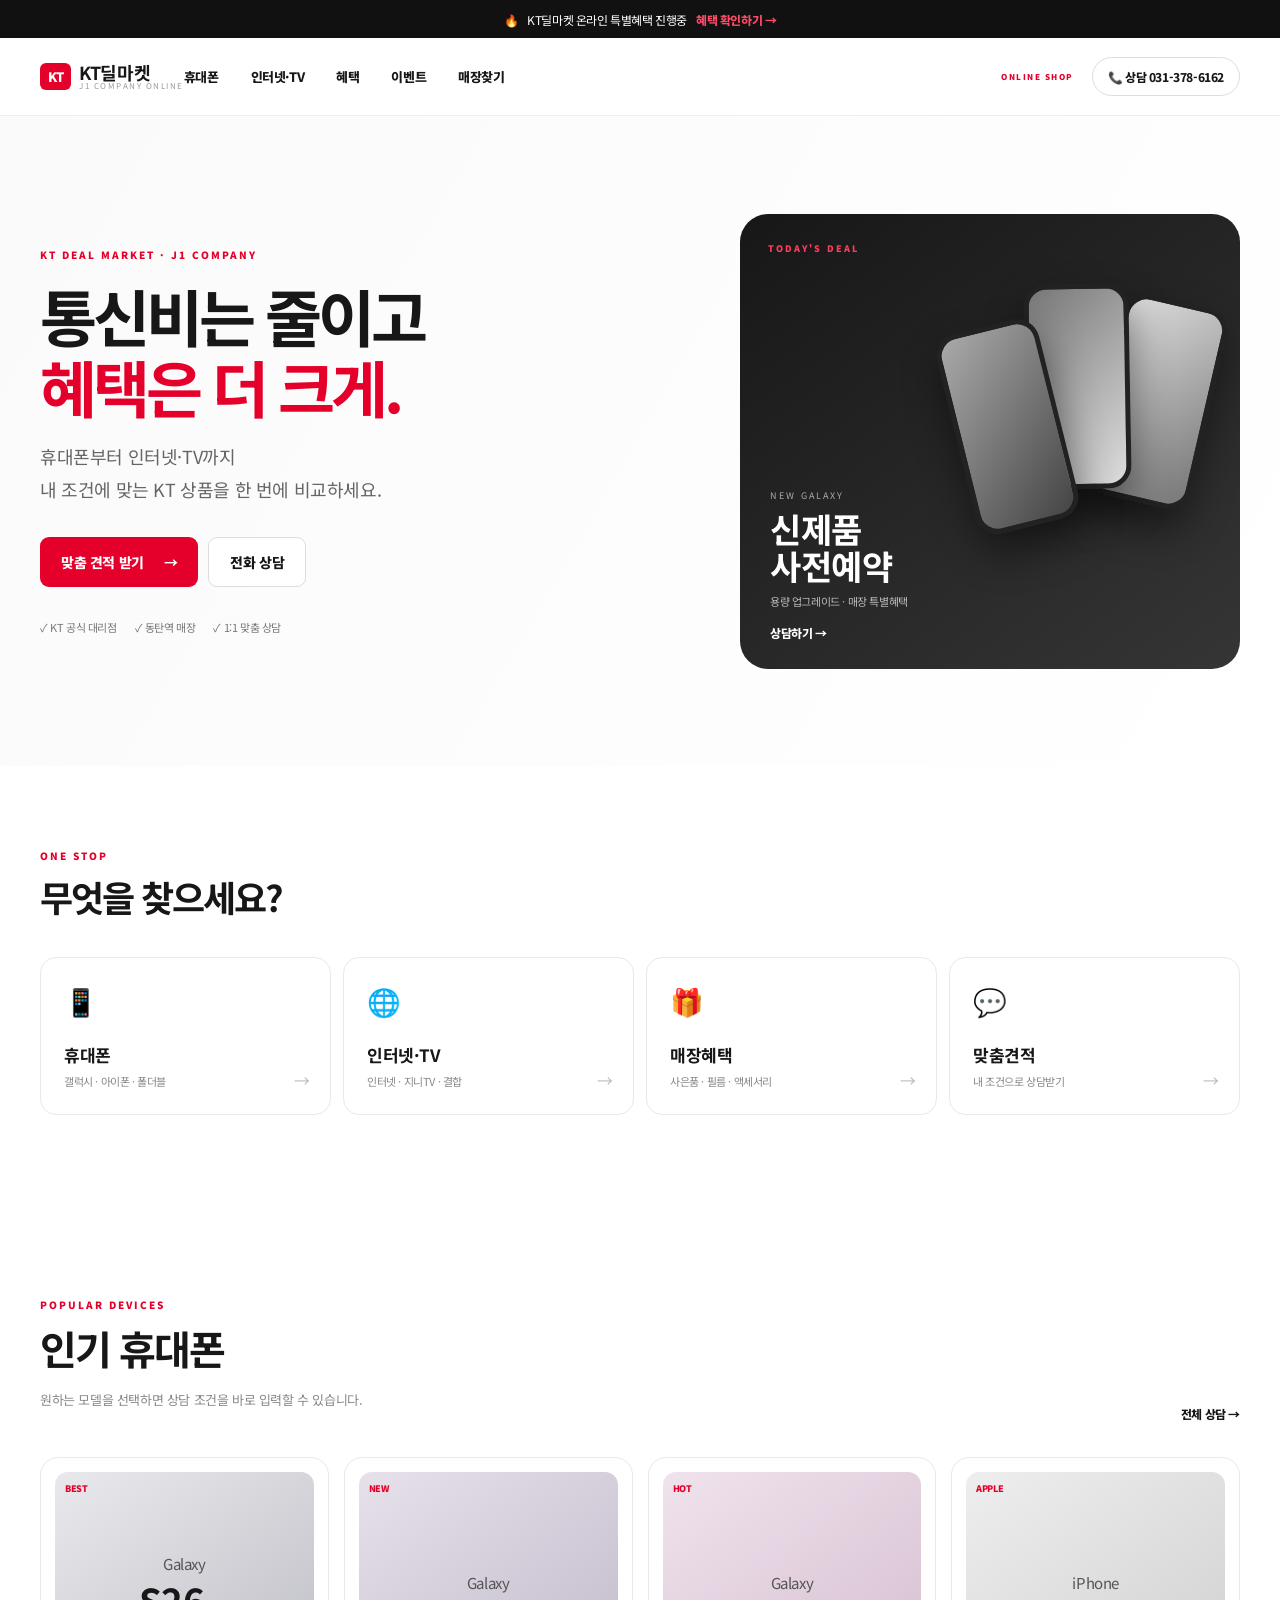
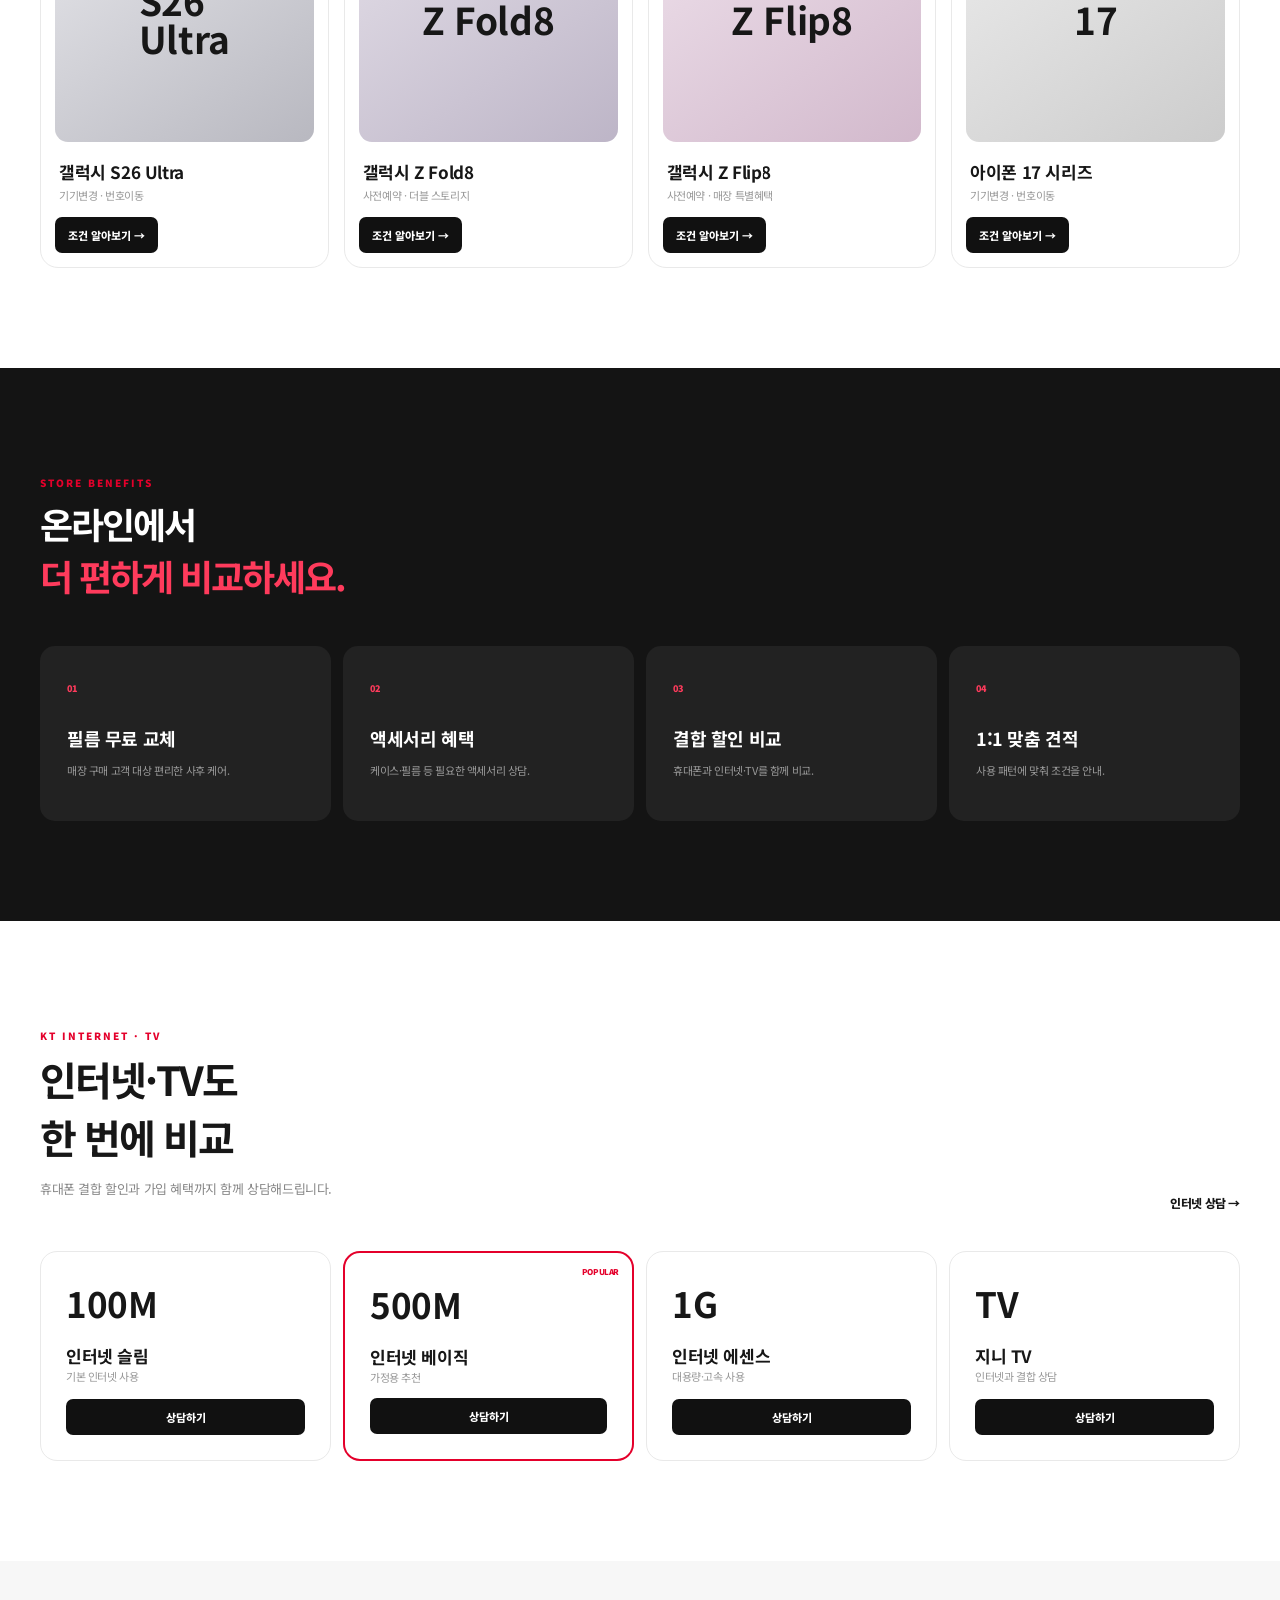
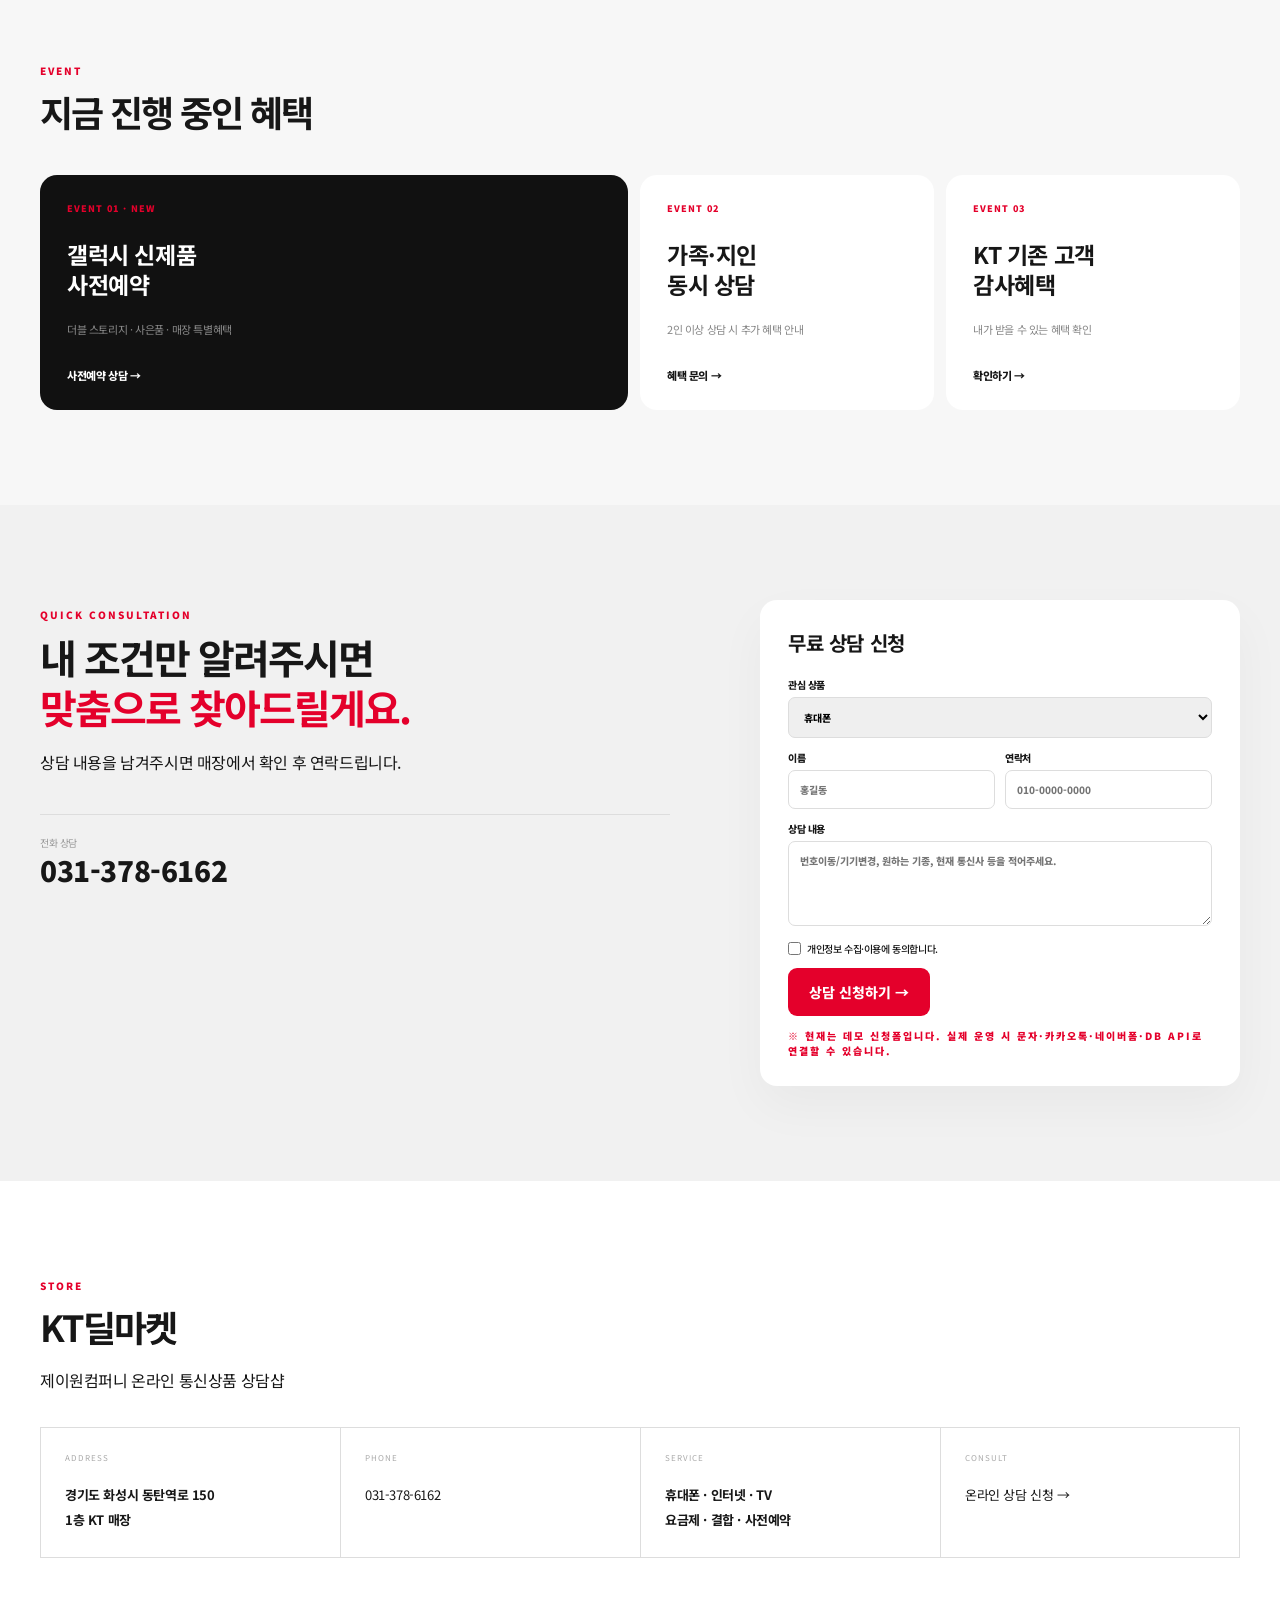
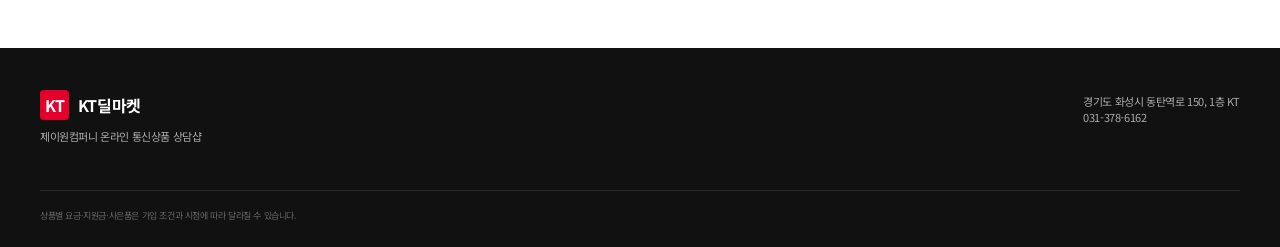
==== index.html @ 4bea0c77 "Add files via upload" ====
<!doctype html>
<html lang="ko">
<head>
<meta charset="utf-8">
<meta name="viewport" content="width=device-width,initial-scale=1,viewport-fit=cover">
<title>KT딜마켓 | 휴대폰 · 인터넷·TV 온라인샵</title>
<meta name="description" content="KT딜마켓. 휴대폰, 인터넷·TV, 결합상품을 온라인으로 간편하게 상담하세요.">
<link rel="stylesheet" href="style.css">
</head>
<body>
<div class="notice"><span>🔥</span> KT딜마켓 온라인 특별혜택 진행중 <a href="#events">혜택 확인하기 →</a></div>

<header>
  <div class="nav">
    <a class="brand" href="#"><i>KT</i><b>KT딜마켓</b><small>J1 COMPANY ONLINE</small></a>
    <nav>
      <a href="#phones">휴대폰</a><a href="#internet">인터넷·TV</a><a href="#benefits">혜택</a>
      <a href="#events">이벤트</a><a href="#store">매장찾기</a>
    </nav>
    <div class="shopbadge">ONLINE SHOP</div><a class="navcall" href="tel:0313786162">📞 상담 031-378-6162</a>
    <button class="hamb" onclick="document.body.classList.toggle('menu')">☰</button>
  </div>
</header>

<main>
<section class="hero">
  <div class="hero-left">
    <div class="pill">KT DEAL MARKET · J1 COMPANY</div>
    <h1>통신비는 줄이고<br><em>혜택은 더 크게.</em></h1>
    <p>휴대폰부터 인터넷·TV까지<br>내 조건에 맞는 KT 상품을 한 번에 비교하세요.</p>
    <div class="hero-btns"><a class="redbtn" href="#estimate">맞춤 견적 받기 <b>→</b></a><a class="whitebtn" href="tel:0313786162">전화 상담</a></div>
    <div class="proof"><span>✓ KT 공식 대리점</span><span>✓ 동탄역 매장</span><span>✓ 1:1 맞춤 상담</span></div>
  </div>
  <div class="hero-visual">
    <div class="visual-top">TODAY'S DEAL</div>
    <div class="phone-stack"><div class="phone p1"></div><div class="phone p2"></div><div class="phone p3"></div></div>
    <div class="dealcopy"><small>NEW GALAXY</small><strong>신제품<br>사전예약</strong><span>용량 업그레이드 · 매장 특별혜택</span><a href="#estimate">상담하기 →</a></div>
  </div>
</section>

<section class="quick">
  <div class="wrap">
    <div class="section-title"><small>ONE STOP</small><h2>무엇을 찾으세요?</h2></div>
    <div class="quick-grid">
      <a href="#phones"><div class="qicon">📱</div><b>휴대폰</b><span>갤럭시 · 아이폰 · 폴더블</span><i>→</i></a>
      <a href="#internet"><div class="qicon">🌐</div><b>인터넷·TV</b><span>인터넷 · 지니TV · 결합</span><i>→</i></a>
      <a href="#benefits"><div class="qicon">🎁</div><b>매장혜택</b><span>사은품 · 필름 · 액세서리</span><i>→</i></a>
      <a href="#estimate"><div class="qicon">💬</div><b>맞춤견적</b><span>내 조건으로 상담받기</span><i>→</i></a>
    </div>
  </div>
</section>

<section id="phones" class="section wrap">
  <div class="title-row"><div><small>POPULAR DEVICES</small><h2>인기 휴대폰</h2><p>원하는 모델을 선택하면 상담 조건을 바로 입력할 수 있습니다.</p></div><a href="#estimate">전체 상담 →</a></div>
  <div class="cards">
    <article class="phonecard hot"><div class="badge">BEST</div><div class="mock samsung s26"><span>Galaxy</span><b>S26<br>Ultra</b></div><h3>갤럭시 S26 Ultra</h3><p>기기변경 · 번호이동</p><button onclick="pick('갤럭시 S26 Ultra')">조건 알아보기 →</button></article>
    <article class="phonecard"><div class="badge">NEW</div><div class="mock fold8"><span>Galaxy</span><b>Z Fold8</b></div><h3>갤럭시 Z Fold8</h3><p>사전예약 · 더블 스토리지</p><button onclick="pick('갤럭시 Z Fold8')">조건 알아보기 →</button></article>
    <article class="phonecard"><div class="badge">HOT</div><div class="mock flip8"><span>Galaxy</span><b>Z Flip8</b></div><h3>갤럭시 Z Flip8</h3><p>사전예약 · 매장 특별혜택</p><button onclick="pick('갤럭시 Z Flip8')">조건 알아보기 →</button></article>
    <article class="phonecard"><div class="badge">APPLE</div><div class="mock iphone"><span>iPhone</span><b>17</b></div><h3>아이폰 17 시리즈</h3><p>기기변경 · 번호이동</p><button onclick="pick('아이폰 17 시리즈')">조건 알아보기 →</button></article>
  </div>
</section>

<section id="benefits" class="darksection">
 <div class="wrap">
  <div class="section-title light"><small>STORE BENEFITS</small><h2>온라인에서<br><em>더 편하게 비교하세요.</em></h2></div>
  <div class="benefit-grid">
   <div><span>01</span><b>필름 무료 교체</b><p>매장 구매 고객 대상 편리한 사후 케어.</p></div>
   <div><span>02</span><b>액세서리 혜택</b><p>케이스·필름 등 필요한 액세서리 상담.</p></div>
   <div><span>03</span><b>결합 할인 비교</b><p>휴대폰과 인터넷·TV를 함께 비교.</p></div>
   <div><span>04</span><b>1:1 맞춤 견적</b><p>사용 패턴에 맞춰 조건을 안내.</p></div>
  </div>
 </div>
</section>

<section id="internet" class="section wrap">
 <div class="title-row"><div><small>KT INTERNET · TV</small><h2>인터넷·TV도<br>한 번에 비교</h2><p>휴대폰 결합 할인과 가입 혜택까지 함께 상담해드립니다.</p></div><a href="#estimate">인터넷 상담 →</a></div>
 <div class="internet-grid">
  <div class="inet"><strong>100M</strong><b>인터넷 슬림</b><span>기본 인터넷 사용</span><button onclick="pick('인터넷 100M')">상담하기</button></div>
  <div class="inet featured"><label>POPULAR</label><strong>500M</strong><b>인터넷 베이직</b><span>가정용 추천</span><button onclick="pick('인터넷 500M')">상담하기</button></div>
  <div class="inet"><strong>1G</strong><b>인터넷 에센스</b><span>대용량·고속 사용</span><button onclick="pick('인터넷 1G')">상담하기</button></div>
  <div class="inet tv"><strong>TV</strong><b>지니 TV</b><span>인터넷과 결합 상담</span><button onclick="pick('인터넷 + TV')">상담하기</button></div>
 </div>
</section>

<section id="events" class="eventsec">
 <div class="wrap">
  <div class="section-title"><small>EVENT</small><h2>지금 진행 중인 혜택</h2></div>
  <div class="eventgrid">
   <article class="event big"><small>EVENT 01 · NEW</small><h3>갤럭시 신제품<br>사전예약</h3><p>더블 스토리지 · 사은품 · 매장 특별혜택</p><a href="#estimate">사전예약 상담 →</a></article>
   <article class="event"><small>EVENT 02</small><h3>가족·지인<br>동시 상담</h3><p>2인 이상 상담 시 추가 혜택 안내</p><a href="#estimate">혜택 문의 →</a></article>
   <article class="event"><small>EVENT 03</small><h3>KT 기존 고객<br>감사혜택</h3><p>내가 받을 수 있는 혜택 확인</p><a href="#estimate">확인하기 →</a></article>
  </div>
 </div>
</section>

<section id="estimate" class="estimate">
 <div class="wrap estimate-inner">
  <div><small>QUICK CONSULTATION</small><h2>내 조건만 알려주시면<br><em>맞춤으로 찾아드릴게요.</em></h2><p>상담 내용을 남겨주시면 매장에서 확인 후 연락드립니다.</p><div class="callbox"><span>전화 상담</span><a href="tel:0313786162">031-378-6162</a></div></div>
  <form id="form">
   <h3>무료 상담 신청</h3>
   <label>관심 상품<select id="product"><option>휴대폰</option><option>갤럭시 S26 Ultra</option><option>갤럭시 Z Fold8</option><option>갤럭시 Z Flip8</option><option>아이폰 17 시리즈</option><option>인터넷·TV</option><option>인터넷 500M</option></select></label>
   <div class="twocol"><label>이름<input id="name" required placeholder="홍길동"></label><label>연락처<input id="phone" required placeholder="010-0000-0000"></label></div>
   <label>상담 내용<textarea id="msg" placeholder="번호이동/기기변경, 원하는 기종, 현재 통신사 등을 적어주세요."></textarea></label>
   <label class="agree"><input type="checkbox" required> 개인정보 수집·이용에 동의합니다.</label>
   <button class="redbtn" type="submit">상담 신청하기 →</button>
   <small class="hint">※ 현재는 데모 신청폼입니다. 실제 운영 시 문자·카카오톡·네이버폼·DB API로 연결할 수 있습니다.</small>
  </form>
 </div>
</section>

<section id="store" class="store wrap">
 <div class="section-title"><small>STORE</small><h2>KT딜마켓</h2><p>제이원컴퍼니 온라인 통신상품 상담샵</p></div>
 <div class="storegrid">
  <div><small>ADDRESS</small><b>경기도 화성시 동탄역로 150<br>1층 KT 매장</b></div>
  <div><small>PHONE</small><a href="tel:0313786162">031-378-6162</a></div>
  <div><small>SERVICE</small><b>휴대폰 · 인터넷 · TV<br>요금제 · 결합 · 사전예약</b></div>
  <div><small>CONSULT</small><a href="#estimate">온라인 상담 신청 →</a></div>
 </div>
</section>
</main>

<footer><div class="wrap foot"><div><strong><i>KT</i> KT딜마켓</strong><p>제이원컴퍼니 온라인 통신상품 상담샵</p></div><div>경기도 화성시 동탄역로 150, 1층 KT<br>031-378-6162</div></div><div class="wrap copyright">상품별 요금·지원금·사은품은 가입 조건과 시점에 따라 달라질 수 있습니다.</div></footer>

<script>
function pick(v){document.getElementById('product').value=v;document.getElementById('estimate').scrollIntoView({behavior:'smooth'});}
document.getElementById('form').addEventListener('submit',function(e){
 e.preventDefault();
 alert('상담 신청 데모가 접수되었습니다.\\n실제 운영 시 매장 문자/카카오톡/DB 연동을 연결할 수 있습니다.');
});
</script>
</body>
</html>
---- style.css ----
@import url('https://fonts.googleapis.com/css2?family=Noto+Sans+KR:wght@400;500;600;700;800;900&display=swap');
:root{--red:#e4002b;--black:#111;--gray:#f6f6f6;--line:#e9e9e9}*{box-sizing:border-box}html{scroll-behavior:smooth}body{margin:0;font-family:"Noto Sans KR",sans-serif;color:#171717;letter-spacing:-.4px}a{text-decoration:none;color:inherit}button,input,select,textarea{font:inherit}.wrap{width:min(1200px,calc(100% - 40px));margin:auto}.notice{height:38px;background:#111;color:#fff;display:flex;align-items:center;justify-content:center;gap:9px;font-size:12px}.notice a{color:#ff4967;font-weight:800}header{height:78px;background:#fff;border-bottom:1px solid #eee;position:sticky;top:0;z-index:20}.nav{height:100%;width:min(1200px,calc(100% - 40px));margin:auto;display:flex;align-items:center;justify-content:space-between}.brand{display:grid;grid-template-columns:auto 1fr;column-gap:8px;align-items:center;line-height:1}.brand i{grid-row:1/3;background:var(--red);color:#fff;font-style:normal;font-weight:900;padding:7px 8px;border-radius:6px;font-size:13px}.brand b{font-size:18px}.brand small{font-size:8px;color:#999;letter-spacing:1.5px}.nav nav{display:flex;gap:32px;font-size:13px;font-weight:800}.navcall{border:1px solid #ddd;border-radius:25px;padding:10px 15px;font-size:12px;font-weight:800}.hamb{display:none;border:0;background:none;font-size:23px}.hero{min-height:650px;background:linear-gradient(120deg,#fafafa,#fff);display:grid;grid-template-columns:1fr 500px;gap:60px;align-items:center;padding:75px max(20px,calc((100% - 1200px)/2))}.pill,.section-title small,.title-row small,.estimate small{font-size:10px;color:var(--red);font-weight:900;letter-spacing:2px}.hero h1{font-size:62px;line-height:1.15;letter-spacing:-4px;margin:18px 0}.hero h1 em,.estimate h2 em{font-style:normal;color:var(--red)}.hero-left>p{font-size:18px;color:#666;line-height:1.8}.hero-btns{display:flex;gap:10px;margin:32px 0}.redbtn,.whitebtn{display:inline-flex;justify-content:center;align-items:center;border-radius:9px;padding:14px 21px;font-weight:800;font-size:14px;border:0;cursor:pointer}.redbtn{background:var(--red);color:#fff}.whitebtn{background:#fff;border:1px solid #ddd}.redbtn b{margin-left:20px}.proof{display:flex;gap:18px;font-size:11px;color:#777}.hero-visual{height:455px;border-radius:28px;background:linear-gradient(145deg,#171717,#353535);color:#fff;position:relative;overflow:hidden;padding:28px}.visual-top{font-size:9px;letter-spacing:2px;color:#ff3c5d;font-weight:900}.dealcopy{position:absolute;left:30px;bottom:28px;display:grid;z-index:3}.dealcopy small{color:#aaa;font-size:9px;letter-spacing:2px}.dealcopy strong{font-size:34px;line-height:1.1;margin:8px 0}.dealcopy span{font-size:11px;color:#bbb}.dealcopy a{margin-top:15px;font-size:12px;font-weight:800}.phone-stack{position:absolute;right:30px;top:65px;width:280px;height:260px}.phone{position:absolute;width:105px;height:205px;border:5px solid #222;border-radius:23px;background:linear-gradient(135deg,#ddd,#777);box-shadow:0 20px 40px #0007}.p1{right:0;top:20px;transform:rotate(13deg)}.p2{right:80px;top:5px;transform:rotate(-1deg);background:linear-gradient(135deg,#777,#ddd)}.p3{right:150px;top:45px;transform:rotate(-14deg);background:linear-gradient(135deg,#aaa,#444)}.quick{background:#fff;padding:75px 0}.section-title h2{font-size:36px;letter-spacing:-2px;margin:5px 0 0}.quick-grid{display:grid;grid-template-columns:repeat(4,1fr);gap:12px;margin-top:35px}.quick-grid a{border:1px solid var(--line);border-radius:16px;padding:23px;position:relative;transition:.2s}.quick-grid a:hover{transform:translateY(-4px);box-shadow:0 15px 30px #0000000c}.qicon{font-size:27px;margin-bottom:22px}.quick-grid b{display:block;font-size:17px}.quick-grid span{font-size:11px;color:#888}.quick-grid i{position:absolute;right:20px;bottom:22px;color:#bbb;font-style:normal}.section{padding:100px 0}.title-row{display:flex;justify-content:space-between;align-items:end}.title-row h2{font-size:40px;letter-spacing:-2px;margin:5px 0}.title-row p{color:#888;font-size:13px}.title-row>a{font-size:12px;font-weight:800}.cards{display:grid;grid-template-columns:repeat(4,1fr);gap:15px;margin-top:35px}.phonecard{border:1px solid var(--line);border-radius:18px;padding:14px;position:relative}.phonecard .badge{position:absolute;left:24px;top:24px;color:var(--red);font-size:9px;font-weight:900;z-index:2}.mock{height:270px;border-radius:13px;display:flex;flex-direction:column;align-items:center;justify-content:center;line-height:1.05;overflow:hidden}.mock span{font-size:15px;color:#555}.mock b{font-size:37px;margin-top:9px}.samsung{background:linear-gradient(145deg,#e9e9ed,#b8b8c0)}.fold8{background:linear-gradient(145deg,#e6e1ea,#bdb5c7)}.flip8{background:linear-gradient(145deg,#f0e3ed,#d2b9cc)}.iphone{background:linear-gradient(145deg,#eee,#ccc)}.phonecard h3{font-size:17px;margin:17px 4px 3px}.phonecard p{font-size:11px;color:#999;margin:0 4px 14px}.phonecard button{border:0;background:#111;color:#fff;border-radius:7px;padding:10px 13px;font-size:11px;font-weight:800;cursor:pointer}.darksection{background:#141414;color:#fff;padding:100px 0}.light h2{color:#fff}.light em{color:#ff3b5c;font-style:normal}.benefit-grid{display:grid;grid-template-columns:repeat(4,1fr);gap:12px;margin-top:45px}.benefit-grid>div{background:#222;border-radius:15px;padding:27px;min-height:175px}.benefit-grid span{font-size:9px;color:#ff3b5c;font-weight:900}.benefit-grid b{display:block;font-size:18px;margin-top:28px}.benefit-grid p{font-size:11px;color:#999}.internet-grid{display:grid;grid-template-columns:repeat(4,1fr);gap:12px;margin-top:40px}.inet{border:1px solid var(--line);border-radius:17px;padding:25px;min-height:210px;display:flex;flex-direction:column;position:relative}.inet strong{font-size:35px}.inet b{font-size:17px;margin-top:15px}.inet span{font-size:11px;color:#999}.inet button{margin-top:auto;background:#111;color:#fff;border:0;border-radius:7px;padding:10px;font-size:11px;font-weight:800}.inet.featured{border:2px solid var(--red)}.inet label{position:absolute;top:13px;right:13px;color:var(--red);font-size:8px;font-weight:900}.eventsec{background:#f7f7f7;padding:95px 0}.eventgrid{display:grid;grid-template-columns:2fr 1fr 1fr;gap:12px;margin-top:38px}.event{min-height:235px;border-radius:17px;background:#fff;padding:27px;display:flex;flex-direction:column}.event.big{background:#111;color:#fff}.event small{font-size:9px;color:var(--red);font-weight:900;letter-spacing:1px}.event h3{font-size:23px;line-height:1.3;margin:25px 0 10px}.event p{font-size:11px;color:#888}.event a{font-size:11px;font-weight:800;margin-top:auto}.estimate{background:#f1f1f1;padding:95px 0}.estimate-inner{display:grid;grid-template-columns:1fr 480px;gap:90px;align-items:start}.estimate h2{font-size:40px;line-height:1.25;letter-spacing:-2px;margin:8px 0 18px}.estimate>div>p{color:#888;font-size:13px}.callbox{margin-top:40px;border-top:1px solid #ddd;padding-top:20px;display:flex;flex-direction:column}.callbox span{font-size:10px;color:#999}.callbox a{font-size:28px;font-weight:900}.estimate form{background:#fff;border-radius:17px;padding:28px;box-shadow:0 20px 50px #0000000a}.estimate form h3{margin:0 0 20px;font-size:20px}.estimate label{display:block;font-size:10px;font-weight:800;margin-bottom:12px}.estimate input,.estimate select,.estimate textarea{width:100%;border:1px solid #ddd;border-radius:7px;padding:11px;margin-top:5px;outline:0}.estimate textarea{height:85px;resize:vertical}.twocol{display:grid;grid-template-columns:1fr 1fr;gap:10px}.agree{display:flex!important;align-items:center;font-weight:500!important}.agree input{width:auto;margin:0 6px 0 0}.hint{display:block;color:#aaa;font-size:9px;margin-top:12px}.store{padding:90px 0}.storegrid{display:grid;grid-template-columns:repeat(4,1fr);border-top:1px solid #ddd;margin-top:35px}.storegrid>div{padding:24px;border:1px solid #ddd;border-top:0;border-right:0;min-height:130px}.storegrid>div:last-child{border-right:1px solid #ddd}.storegrid small{display:block;color:#aaa;font-size:8px;letter-spacing:1px;margin-bottom:18px}.storegrid b,.storegrid a{font-size:13px;line-height:1.7}footer{background:#111;color:#aaa;padding:45px 0 25px;font-size:11px}.foot{display:flex;justify-content:space-between}.foot strong{color:#fff;font-size:16px}.foot i{font-style:normal;background:var(--red);color:#fff;padding:3px 5px;border-radius:4px;margin-right:5px}.copyright{border-top:1px solid #292929;margin-top:35px;padding-top:18px;color:#666;font-size:9px}@media(max-width:900px){.nav nav{display:none}.navcall{display:none}.hamb{display:block}.hero{grid-template-columns:1fr;padding-top:55px}.hero h1{font-size:48px}.hero-visual{height:370px}.cards,.quick-grid,.benefit-grid,.internet-grid{grid-template-columns:repeat(2,1fr)}.eventgrid{grid-template-columns:1fr 1fr}.event.big{grid-column:1/-1}.estimate-inner{grid-template-columns:1fr;gap:35px}.storegrid{grid-template-columns:repeat(2,1fr)}}@media(max-width:560px){.wrap{width:calc(100% - 30px)}.notice{font-size:10px}.hero{padding:50px 15px;display:block}.hero h1{font-size:38px}.hero-left>p{font-size:15px}.hero-visual{margin-top:35px;height:350px}.proof{flex-direction:column;gap:5px}.section,.quick,.darksection,.eventsec,.estimate,.store{padding:65px 0}.section-title h2,.title-row h2{font-size:30px}.title-row{display:block}.title-row>a{display:inline-block;margin-top:12px}.quick-grid,.cards,.benefit-grid,.internet-grid,.storegrid{grid-template-columns:1fr}.cards{gap:10px}.mock{height:230px}.eventgrid{grid-template-columns:1fr}.event.big{grid-column:auto}.estimate h2{font-size:31px}.twocol{grid-template-columns:1fr}.foot{display:block}.foot>div+div{margin-top:20px}.brand b{font-size:15px}}

.shopbadge{font-size:8px;letter-spacing:1.5px;color:#e4002b;font-weight:900;margin-left:auto;margin-right:18px}@media(max-width:900px){.shopbadge{display:none}}
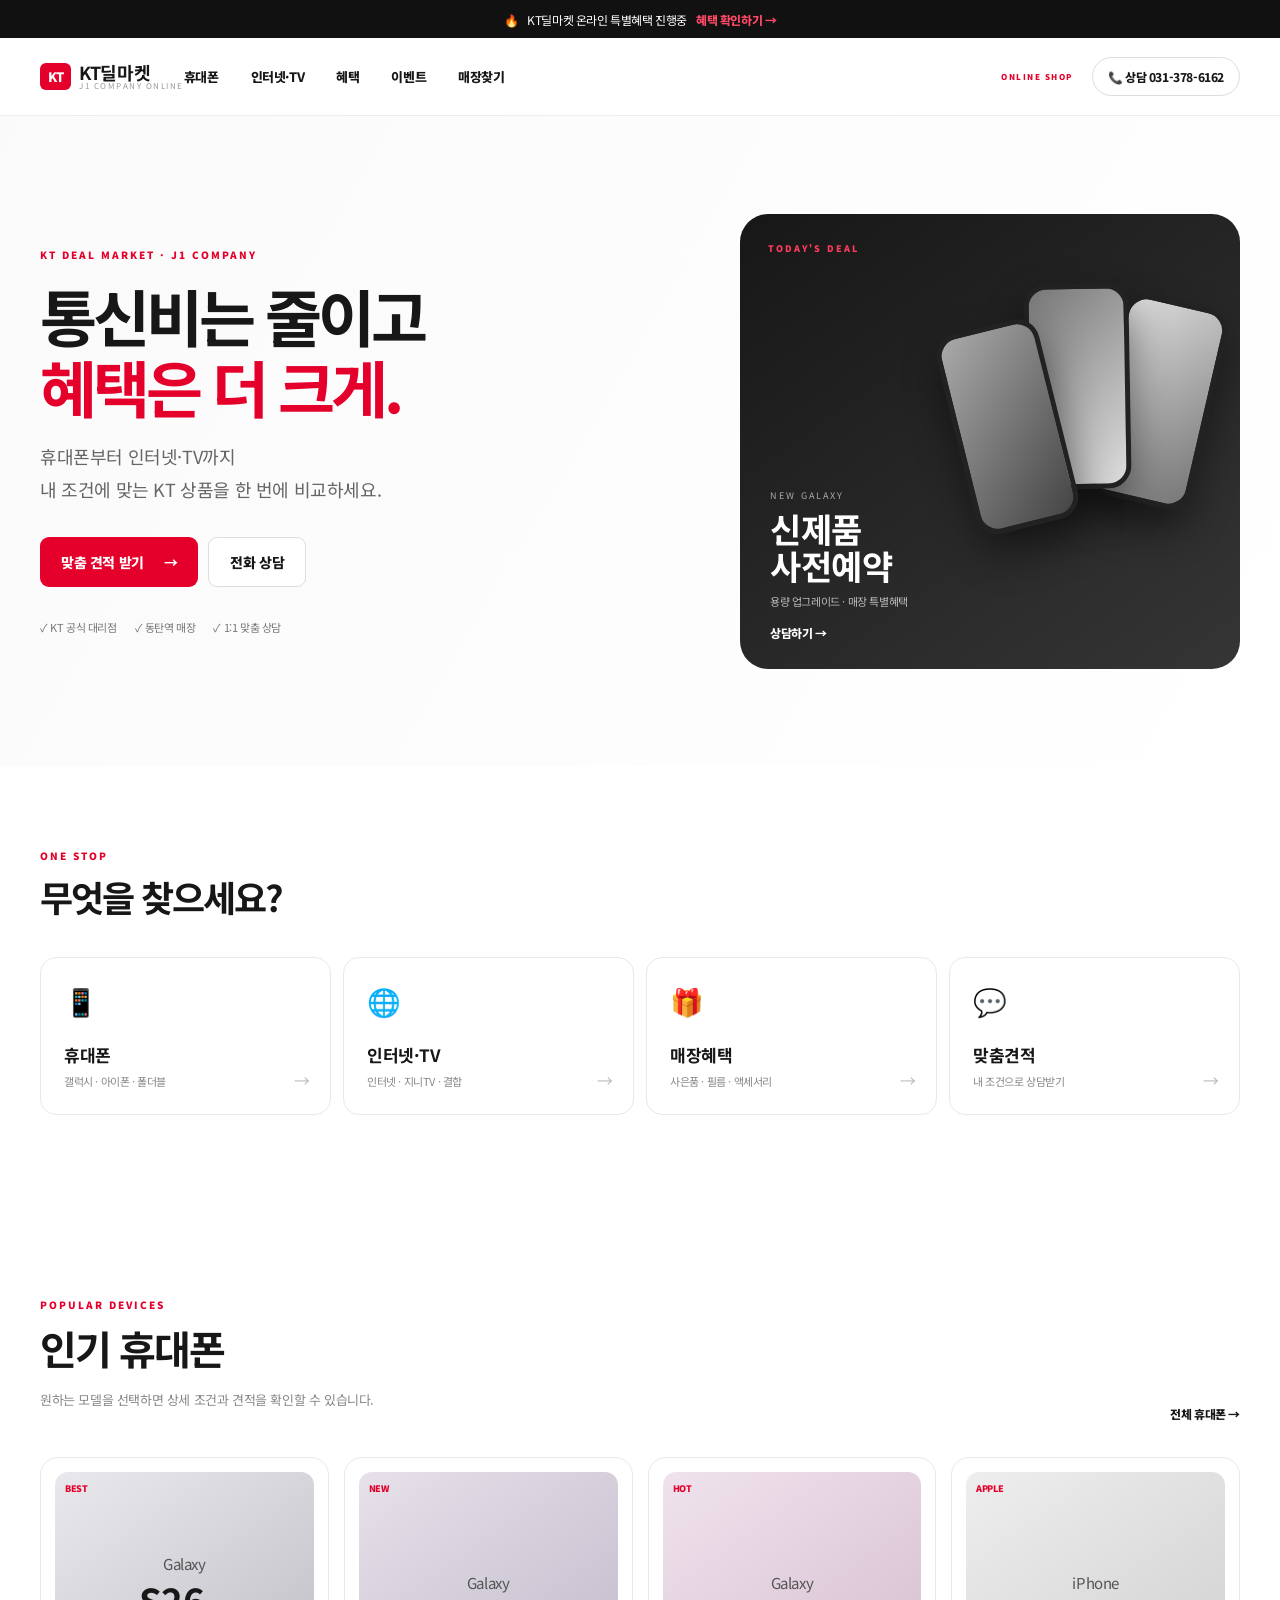
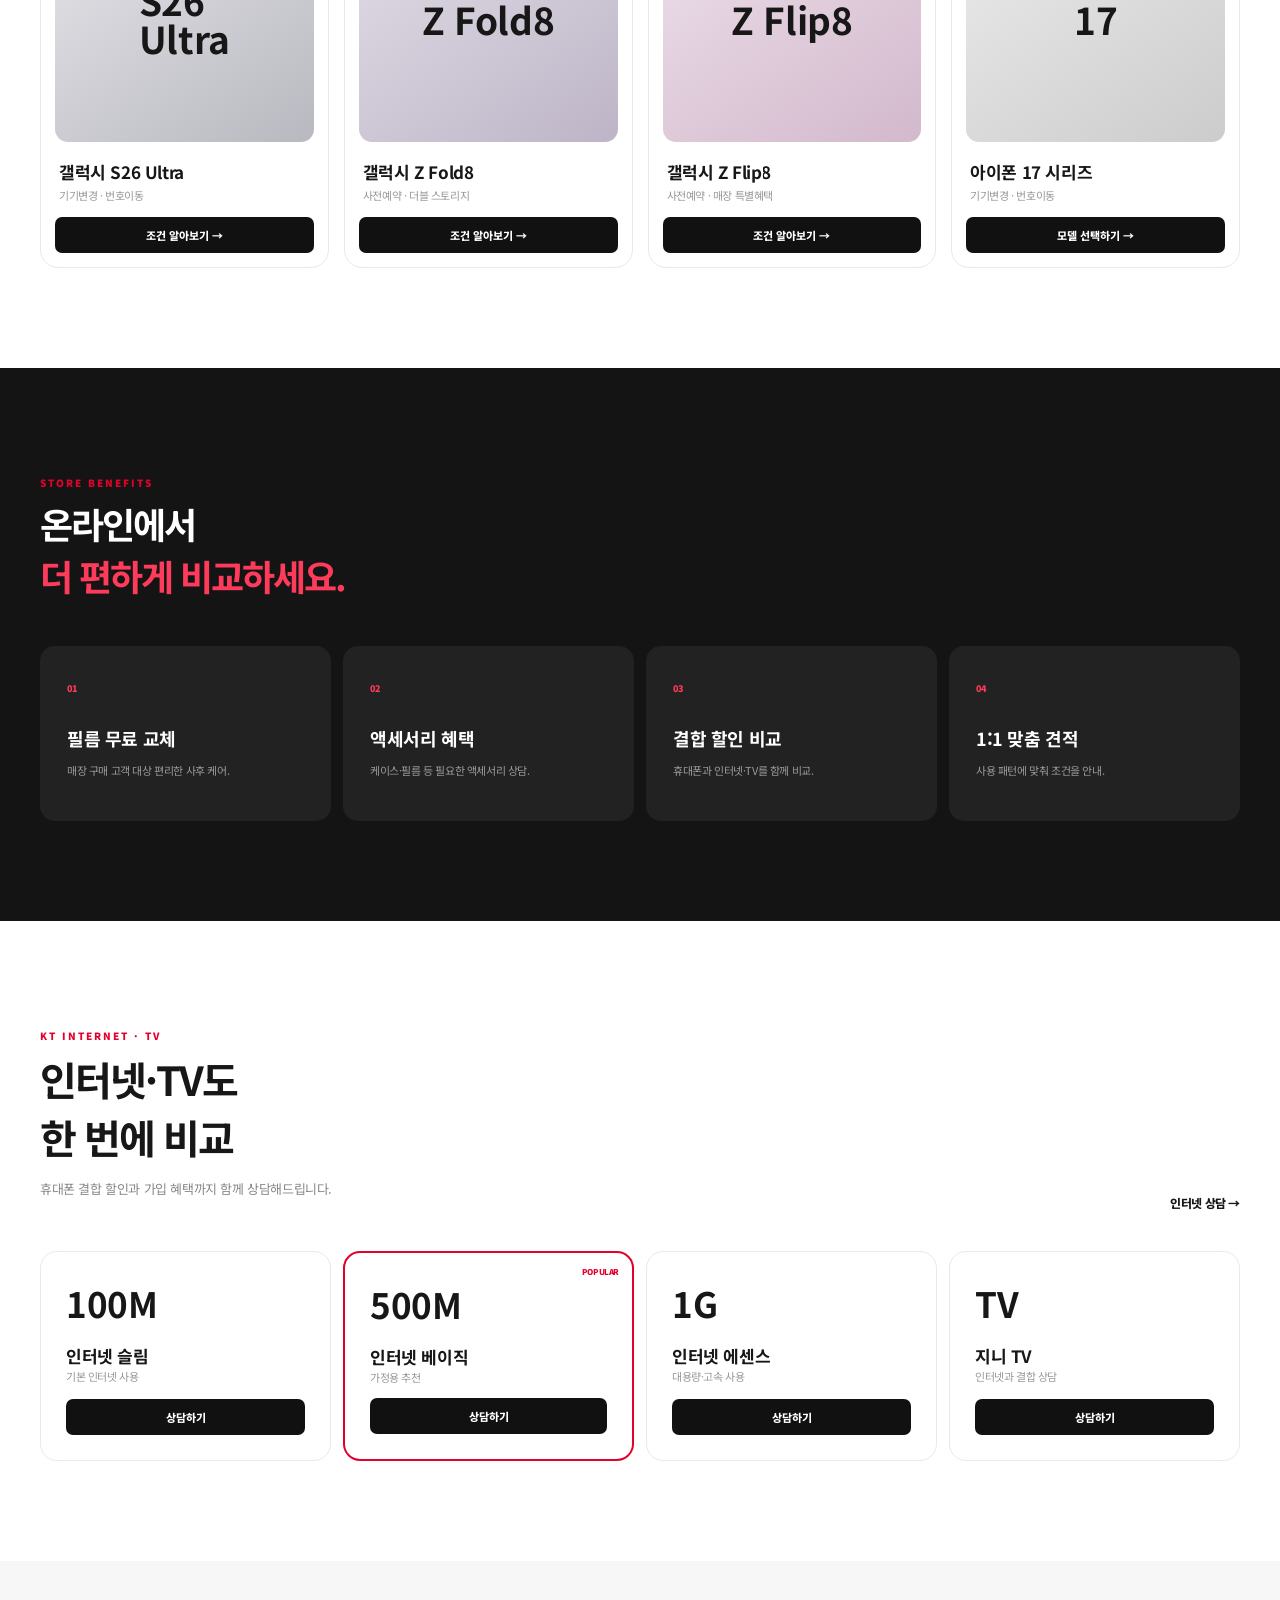
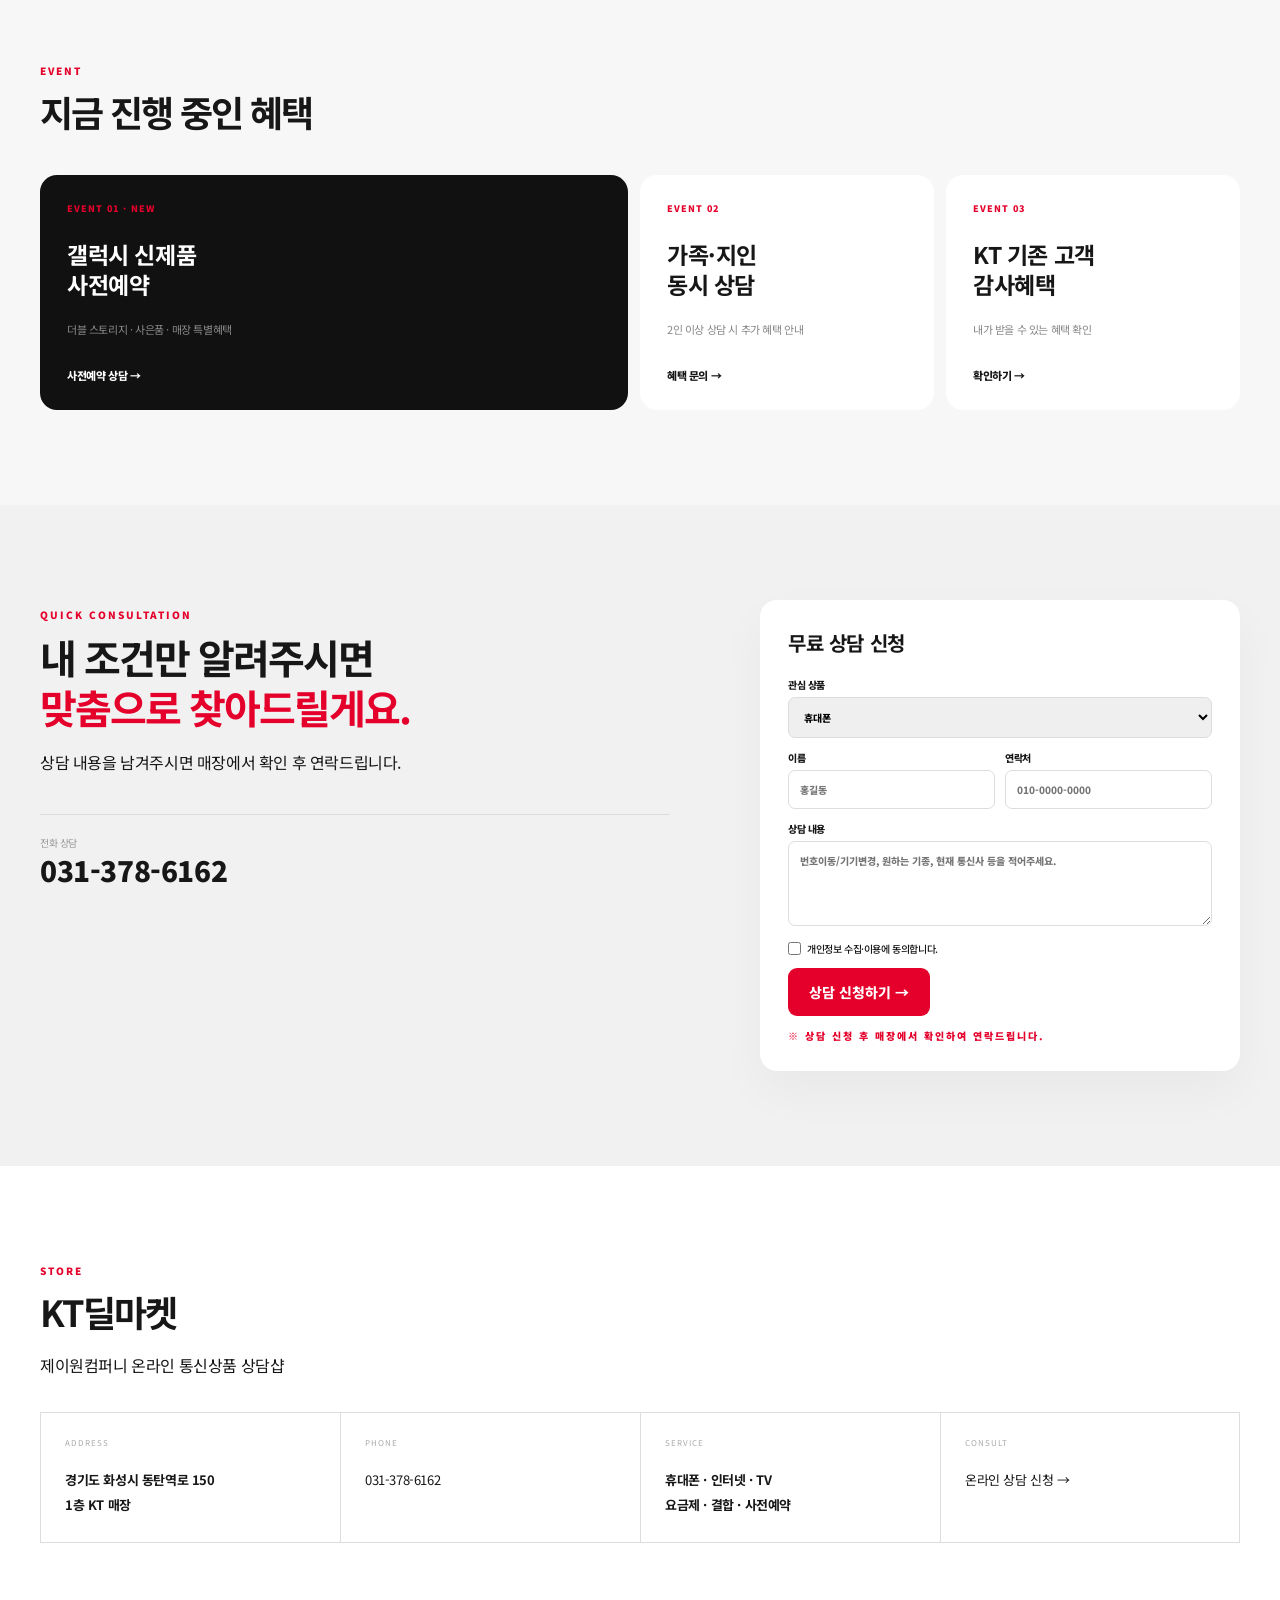
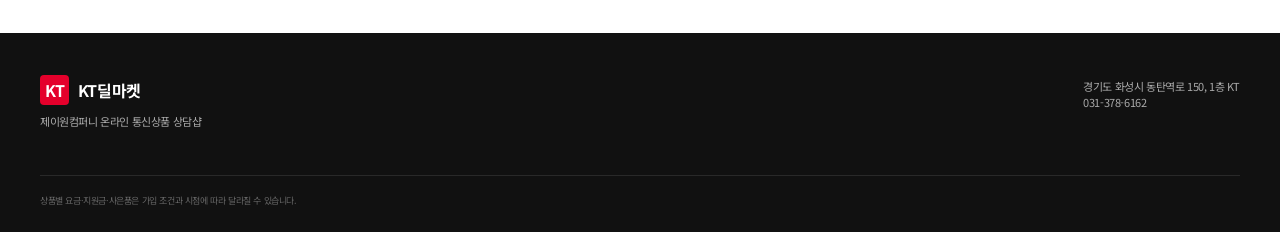
==== commit ecfb0e9d: "Update index.html" ====
--- a/index.html
+++ b/index.html
@@ -3,130 +3,3389 @@
 <head>
 <meta charset="utf-8">
 <meta name="viewport" content="width=device-width,initial-scale=1,viewport-fit=cover">
+
 <title>KT딜마켓 | 휴대폰 · 인터넷·TV 온라인샵</title>
 <meta name="description" content="KT딜마켓. 휴대폰, 인터넷·TV, 결합상품을 온라인으로 간편하게 상담하세요.">
-<link rel="stylesheet" href="style.css">
+
+<style>
+@import url('https://fonts.googleapis.com/css2?family=Noto+Sans+KR:wght@400;500;600;700;800;900&display=swap');
+
+:root{
+  --red:#e4002b;
+  --black:#111;
+  --gray:#f6f6f6;
+  --line:#e9e9e9;
+}
+
+*{box-sizing:border-box}
+
+html{
+  scroll-behavior:smooth;
+}
+
+body{
+  margin:0;
+  font-family:"Noto Sans KR",sans-serif;
+  color:#171717;
+  letter-spacing:-.4px;
+  background:#fff;
+}
+
+a{
+  text-decoration:none;
+  color:inherit;
+}
+
+button,
+input,
+select,
+textarea{
+  font:inherit;
+}
+
+button{
+  cursor:pointer;
+}
+
+.wrap{
+  width:min(1200px,calc(100% - 40px));
+  margin:auto;
+}
+
+/* =========================
+   TOP NOTICE
+========================= */
+
+.notice{
+  height:38px;
+  background:#111;
+  color:#fff;
+  display:flex;
+  align-items:center;
+  justify-content:center;
+  gap:9px;
+  font-size:12px;
+}
+
+.notice a{
+  color:#ff4967;
+  font-weight:800;
+}
+
+/* =========================
+   HEADER
+========================= */
+
+header{
+  height:78px;
+  background:#fff;
+  border-bottom:1px solid #eee;
+  position:sticky;
+  top:0;
+  z-index:100;
+}
+
+.nav{
+  height:100%;
+  width:min(1200px,calc(100% - 40px));
+  margin:auto;
+  display:flex;
+  align-items:center;
+  justify-content:space-between;
+}
+
+.brand{
+  display:grid;
+  grid-template-columns:auto 1fr;
+  column-gap:8px;
+  align-items:center;
+  line-height:1;
+}
+
+.brand i{
+  grid-row:1/3;
+  background:var(--red);
+  color:#fff;
+  font-style:normal;
+  font-weight:900;
+  padding:7px 8px;
+  border-radius:6px;
+  font-size:13px;
+}
+
+.brand b{
+  font-size:18px;
+}
+
+.brand small{
+  font-size:8px;
+  color:#999;
+  letter-spacing:1.5px;
+}
+
+.nav nav{
+  display:flex;
+  gap:32px;
+  font-size:13px;
+  font-weight:800;
+}
+
+.nav nav a{
+  transition:.2s;
+}
+
+.nav nav a:hover{
+  color:var(--red);
+}
+
+.navcall{
+  border:1px solid #ddd;
+  border-radius:25px;
+  padding:10px 15px;
+  font-size:12px;
+  font-weight:800;
+}
+
+.shopbadge{
+  font-size:8px;
+  letter-spacing:1.5px;
+  color:#e4002b;
+  font-weight:900;
+  margin-left:auto;
+  margin-right:18px;
+}
+
+.hamb{
+  display:none;
+  border:0;
+  background:none;
+  font-size:23px;
+}
+
+/* =========================
+   HERO
+========================= */
+
+.hero{
+  min-height:650px;
+  background:linear-gradient(120deg,#fafafa,#fff);
+  display:grid;
+  grid-template-columns:1fr 500px;
+  gap:60px;
+  align-items:center;
+  padding:75px max(20px,calc((100% - 1200px)/2));
+}
+
+.pill,
+.section-title small,
+.title-row small,
+.estimate small{
+  font-size:10px;
+  color:var(--red);
+  font-weight:900;
+  letter-spacing:2px;
+}
+
+.hero h1{
+  font-size:62px;
+  line-height:1.15;
+  letter-spacing:-4px;
+  margin:18px 0;
+}
+
+.hero h1 em,
+.estimate h2 em{
+  font-style:normal;
+  color:var(--red);
+}
+
+.hero-left>p{
+  font-size:18px;
+  color:#666;
+  line-height:1.8;
+}
+
+.hero-btns{
+  display:flex;
+  gap:10px;
+  margin:32px 0;
+}
+
+.redbtn,
+.whitebtn{
+  display:inline-flex;
+  justify-content:center;
+  align-items:center;
+  border-radius:9px;
+  padding:14px 21px;
+  font-weight:800;
+  font-size:14px;
+  border:0;
+  cursor:pointer;
+}
+
+.redbtn{
+  background:var(--red);
+  color:#fff;
+}
+
+.whitebtn{
+  background:#fff;
+  border:1px solid #ddd;
+}
+
+.redbtn b{
+  margin-left:20px;
+}
+
+.proof{
+  display:flex;
+  gap:18px;
+  font-size:11px;
+  color:#777;
+}
+
+/* =========================
+   HERO VISUAL
+========================= */
+
+.hero-visual{
+  height:455px;
+  border-radius:28px;
+  background:linear-gradient(145deg,#171717,#353535);
+  color:#fff;
+  position:relative;
+  overflow:hidden;
+  padding:28px;
+}
+
+.visual-top{
+  font-size:9px;
+  letter-spacing:2px;
+  color:#ff3c5d;
+  font-weight:900;
+}
+
+.dealcopy{
+  position:absolute;
+  left:30px;
+  bottom:28px;
+  display:grid;
+  z-index:3;
+}
+
+.dealcopy small{
+  color:#aaa;
+  font-size:9px;
+  letter-spacing:2px;
+}
+
+.dealcopy strong{
+  font-size:34px;
+  line-height:1.1;
+  margin:8px 0;
+}
+
+.dealcopy span{
+  font-size:11px;
+  color:#bbb;
+}
+
+.dealcopy a{
+  margin-top:15px;
+  font-size:12px;
+  font-weight:800;
+}
+
+.phone-stack{
+  position:absolute;
+  right:30px;
+  top:65px;
+  width:280px;
+  height:260px;
+}
+
+.phone{
+  position:absolute;
+  width:105px;
+  height:205px;
+  border:5px solid #222;
+  border-radius:23px;
+  background:linear-gradient(135deg,#ddd,#777);
+  box-shadow:0 20px 40px #0007;
+}
+
+.p1{
+  right:0;
+  top:20px;
+  transform:rotate(13deg);
+}
+
+.p2{
+  right:80px;
+  top:5px;
+  transform:rotate(-1deg);
+  background:linear-gradient(135deg,#777,#ddd);
+}
+
+.p3{
+  right:150px;
+  top:45px;
+  transform:rotate(-14deg);
+  background:linear-gradient(135deg,#aaa,#444);
+}
+
+/* =========================
+   QUICK
+========================= */
+
+.quick{
+  background:#fff;
+  padding:75px 0;
+}
+
+.section-title h2{
+  font-size:36px;
+  letter-spacing:-2px;
+  margin:5px 0 0;
+}
+
+.quick-grid{
+  display:grid;
+  grid-template-columns:repeat(4,1fr);
+  gap:12px;
+  margin-top:35px;
+}
+
+.quick-grid a{
+  border:1px solid var(--line);
+  border-radius:16px;
+  padding:23px;
+  position:relative;
+  transition:.2s;
+}
+
+.quick-grid a:hover{
+  transform:translateY(-4px);
+  box-shadow:0 15px 30px #0000000c;
+}
+
+.qicon{
+  font-size:27px;
+  margin-bottom:22px;
+}
+
+.quick-grid b{
+  display:block;
+  font-size:17px;
+}
+
+.quick-grid span{
+  font-size:11px;
+  color:#888;
+}
+
+.quick-grid i{
+  position:absolute;
+  right:20px;
+  bottom:22px;
+  color:#bbb;
+  font-style:normal;
+}
+
+/* =========================
+   SECTIONS
+========================= */
+
+.section{
+  padding:100px 0;
+}
+
+.title-row{
+  display:flex;
+  justify-content:space-between;
+  align-items:end;
+}
+
+.title-row h2{
+  font-size:40px;
+  letter-spacing:-2px;
+  margin:5px 0;
+}
+
+.title-row p{
+  color:#888;
+  font-size:13px;
+}
+
+.title-row>a{
+  font-size:12px;
+  font-weight:800;
+}
+
+/* =========================
+   PHONE CARDS
+========================= */
+
+.cards{
+  display:grid;
+  grid-template-columns:repeat(4,1fr);
+  gap:15px;
+  margin-top:35px;
+}
+
+.phonecard{
+  border:1px solid var(--line);
+  border-radius:18px;
+  padding:14px;
+  position:relative;
+  transition:.25s;
+}
+
+.phonecard:hover{
+  transform:translateY(-5px);
+  box-shadow:0 18px 35px #0000000d;
+}
+
+.phonecard .badge{
+  position:absolute;
+  left:24px;
+  top:24px;
+  color:var(--red);
+  font-size:9px;
+  font-weight:900;
+  z-index:2;
+}
+
+.mock{
+  height:270px;
+  border-radius:13px;
+  display:flex;
+  flex-direction:column;
+  align-items:center;
+  justify-content:center;
+  line-height:1.05;
+  overflow:hidden;
+}
+
+.mock span{
+  font-size:15px;
+  color:#555;
+}
+
+.mock b{
+  font-size:37px;
+  margin-top:9px;
+}
+
+.samsung{
+  background:linear-gradient(145deg,#e9e9ed,#b8b8c0);
+}
+
+.fold8{
+  background:linear-gradient(145deg,#e6e1ea,#bdb5c7);
+}
+
+.flip8{
+  background:linear-gradient(145deg,#f0e3ed,#d2b9cc);
+}
+
+.iphone{
+  background:linear-gradient(145deg,#eee,#ccc);
+}
+
+.phonecard h3{
+  font-size:17px;
+  margin:17px 4px 3px;
+}
+
+.phonecard p{
+  font-size:11px;
+  color:#999;
+  margin:0 4px 14px;
+}
+
+.phonecard button,
+.phonecard a.cardbtn{
+  display:block;
+  width:100%;
+  text-align:center;
+  border:0;
+  background:#111;
+  color:#fff;
+  border-radius:7px;
+  padding:10px 13px;
+  font-size:11px;
+  font-weight:800;
+  cursor:pointer;
+}
+
+/* =========================
+   DARK BENEFITS
+========================= */
+
+.darksection{
+  background:#141414;
+  color:#fff;
+  padding:100px 0;
+}
+
+.light h2{
+  color:#fff;
+}
+
+.light em{
+  color:#ff3b5c;
+  font-style:normal;
+}
+
+.benefit-grid{
+  display:grid;
+  grid-template-columns:repeat(4,1fr);
+  gap:12px;
+  margin-top:45px;
+}
+
+.benefit-grid>div{
+  background:#222;
+  border-radius:15px;
+  padding:27px;
+  min-height:175px;
+}
+
+.benefit-grid span{
+  font-size:9px;
+  color:#ff3b5c;
+  font-weight:900;
+}
+
+.benefit-grid b{
+  display:block;
+  font-size:18px;
+  margin-top:28px;
+}
+
+.benefit-grid p{
+  font-size:11px;
+  color:#999;
+}
+
+/* =========================
+   INTERNET
+========================= */
+
+.internet-grid{
+  display:grid;
+  grid-template-columns:repeat(4,1fr);
+  gap:12px;
+  margin-top:40px;
+}
+
+.inet{
+  border:1px solid var(--line);
+  border-radius:17px;
+  padding:25px;
+  min-height:210px;
+  display:flex;
+  flex-direction:column;
+  position:relative;
+}
+
+.inet strong{
+  font-size:35px;
+}
+
+.inet b{
+  font-size:17px;
+  margin-top:15px;
+}
+
+.inet span{
+  font-size:11px;
+  color:#999;
+}
+
+.inet button{
+  margin-top:auto;
+  background:#111;
+  color:#fff;
+  border:0;
+  border-radius:7px;
+  padding:10px;
+  font-size:11px;
+  font-weight:800;
+}
+
+.inet.featured{
+  border:2px solid var(--red);
+}
+
+.inet label{
+  position:absolute;
+  top:13px;
+  right:13px;
+  color:var(--red);
+  font-size:8px;
+  font-weight:900;
+}
+
+/* =========================
+   EVENTS
+========================= */
+
+.eventsec{
+  background:#f7f7f7;
+  padding:95px 0;
+}
+
+.eventgrid{
+  display:grid;
+  grid-template-columns:2fr 1fr 1fr;
+  gap:12px;
+  margin-top:38px;
+}
+
+.event{
+  min-height:235px;
+  border-radius:17px;
+  background:#fff;
+  padding:27px;
+  display:flex;
+  flex-direction:column;
+}
+
+.event.big{
+  background:#111;
+  color:#fff;
+}
+
+.event small{
+  font-size:9px;
+  color:var(--red);
+  font-weight:900;
+  letter-spacing:1px;
+}
+
+.event h3{
+  font-size:23px;
+  line-height:1.3;
+  margin:25px 0 10px;
+}
+
+.event p{
+  font-size:11px;
+  color:#888;
+}
+
+.event a{
+  font-size:11px;
+  font-weight:800;
+  margin-top:auto;
+}
+
+/* =========================
+   ESTIMATE
+========================= */
+
+.estimate{
+  background:#f1f1f1;
+  padding:95px 0;
+}
+
+.estimate-inner{
+  display:grid;
+  grid-template-columns:1fr 480px;
+  gap:90px;
+  align-items:start;
+}
+
+.estimate h2{
+  font-size:40px;
+  line-height:1.25;
+  letter-spacing:-2px;
+  margin:8px 0 18px;
+}
+
+.estimate>div>p{
+  color:#888;
+  font-size:13px;
+}
+
+.callbox{
+  margin-top:40px;
+  border-top:1px solid #ddd;
+  padding-top:20px;
+  display:flex;
+  flex-direction:column;
+}
+
+.callbox span{
+  font-size:10px;
+  color:#999;
+}
+
+.callbox a{
+  font-size:28px;
+  font-weight:900;
+}
+
+.estimate form{
+  background:#fff;
+  border-radius:17px;
+  padding:28px;
+  box-shadow:0 20px 50px #0000000a;
+}
+
+.estimate form h3{
+  margin:0 0 20px;
+  font-size:20px;
+}
+
+.estimate label{
+  display:block;
+  font-size:10px;
+  font-weight:800;
+  margin-bottom:12px;
+}
+
+.estimate input,
+.estimate select,
+.estimate textarea{
+  width:100%;
+  border:1px solid #ddd;
+  border-radius:7px;
+  padding:11px;
+  margin-top:5px;
+  outline:0;
+}
+
+.estimate textarea{
+  height:85px;
+  resize:vertical;
+}
+
+.twocol{
+  display:grid;
+  grid-template-columns:1fr 1fr;
+  gap:10px;
+}
+
+.agree{
+  display:flex!important;
+  align-items:center;
+  font-weight:500!important;
+}
+
+.agree input{
+  width:auto;
+  margin:0 6px 0 0;
+}
+
+.hint{
+  display:block;
+  color:#aaa;
+  font-size:9px;
+  margin-top:12px;
+}
+
+/* =========================
+   STORE
+========================= */
+
+.store{
+  padding:90px 0;
+}
+
+.storegrid{
+  display:grid;
+  grid-template-columns:repeat(4,1fr);
+  border-top:1px solid #ddd;
+  margin-top:35px;
+}
+
+.storegrid>div{
+  padding:24px;
+  border:1px solid #ddd;
+  border-top:0;
+  border-right:0;
+  min-height:130px;
+}
+
+.storegrid>div:last-child{
+  border-right:1px solid #ddd;
+}
+
+.storegrid small{
+  display:block;
+  color:#aaa;
+  font-size:8px;
+  letter-spacing:1px;
+  margin-bottom:18px;
+}
+
+.storegrid b,
+.storegrid a{
+  font-size:13px;
+  line-height:1.7;
+}
+
+/* =========================
+   FOOTER
+========================= */
+
+footer{
+  background:#111;
+  color:#aaa;
+  padding:45px 0 25px;
+  font-size:11px;
+}
+
+.foot{
+  display:flex;
+  justify-content:space-between;
+}
+
+.foot strong{
+  color:#fff;
+  font-size:16px;
+}
+
+.foot i{
+  font-style:normal;
+  background:var(--red);
+  color:#fff;
+  padding:3px 5px;
+  border-radius:4px;
+  margin-right:5px;
+}
+
+.copyright{
+  border-top:1px solid #292929;
+  margin-top:35px;
+  padding-top:18px;
+  color:#666;
+  font-size:9px;
+}
+
+/* =========================
+   PHONE SHOP MODAL
+========================= */
+
+.phone-modal{
+  position:fixed;
+  inset:0;
+  background:rgba(0,0,0,.62);
+  z-index:500;
+  display:none;
+  align-items:center;
+  justify-content:center;
+  padding:20px;
+}
+
+.phone-modal.show{
+  display:flex;
+}
+
+.modal-box{
+  width:min(1050px,100%);
+  max-height:92vh;
+  overflow:auto;
+  background:#fff;
+  border-radius:24px;
+  position:relative;
+  box-shadow:0 30px 80px rgba(0,0,0,.25);
+}
+
+.modal-close{
+  position:absolute;
+  right:22px;
+  top:18px;
+  width:40px;
+  height:40px;
+  border:0;
+  border-radius:50%;
+  background:#f2f2f2;
+  font-size:20px;
+  z-index:5;
+}
+
+.modal-head{
+  padding:35px 35px 20px;
+  border-bottom:1px solid #eee;
+}
+
+.modal-head small{
+  color:var(--red);
+  font-size:10px;
+  font-weight:900;
+  letter-spacing:2px;
+}
+
+.modal-head h2{
+  font-size:32px;
+  margin:7px 0;
+  letter-spacing:-2px;
+}
+
+.modal-head p{
+  color:#888;
+  font-size:12px;
+  margin:0;
+}
+
+.modal-content{
+  display:grid;
+  grid-template-columns:350px 1fr;
+  gap:35px;
+  padding:30px 35px 35px;
+}
+
+.modal-product{
+  background:#f4f4f4;
+  border-radius:20px;
+  min-height:430px;
+  display:flex;
+  align-items:center;
+  justify-content:center;
+}
+
+.modal-phone{
+  width:180px;
+  height:340px;
+  border-radius:35px;
+  display:flex;
+  align-items:center;
+  justify-content:center;
+  flex-direction:column;
+  box-shadow:0 20px 40px rgba(0,0,0,.15);
+}
+
+.modal-phone span{
+  font-size:13px;
+  color:#555;
+}
+
+.modal-phone strong{
+  font-size:28px;
+  margin-top:8px;
+}
+
+.estimate-options{
+  display:flex;
+  flex-direction:column;
+}
+
+.option-title{
+  font-size:11px;
+  font-weight:900;
+  margin:0 0 10px;
+}
+
+.option-group{
+  display:flex;
+  flex-wrap:wrap;
+  gap:8px;
+  margin-bottom:23px;
+}
+
+.option-btn{
+  border:1px solid #ddd;
+  background:#fff;
+  padding:11px 15px;
+  border-radius:9px;
+  font-size:11px;
+  font-weight:800;
+  transition:.15s;
+}
+
+.option-btn:hover{
+  border-color:#111;
+}
+
+.option-btn.active{
+  background:#111;
+  border-color:#111;
+  color:#fff;
+}
+
+.price-result{
+  margin-top:5px;
+  background:#111;
+  color:#fff;
+  border-radius:15px;
+  padding:20px;
+}
+
+.price-result small{
+  display:block;
+  color:#aaa;
+  font-size:9px;
+}
+
+.price-result strong{
+  display:block;
+  font-size:27px;
+  margin:5px 0;
+}
+
+.price-result p{
+  color:#999;
+  font-size:9px;
+  margin:5px 0 0;
+}
+
+.consult-btn{
+  width:100%;
+  border:0;
+  background:var(--red);
+  color:#fff;
+  border-radius:10px;
+  padding:15px;
+  font-size:13px;
+  font-weight:900;
+  margin-top:10px;
+}
+
+/* =========================
+   BRAND SELECT
+========================= */
+
+.brand-select{
+  display:grid;
+  grid-template-columns:1fr 1fr;
+  gap:12px;
+  margin-bottom:25px;
+}
+
+.brand-select button{
+  background:#fff;
+  border:1px solid #ddd;
+  border-radius:14px;
+  padding:20px;
+  text-align:left;
+  transition:.2s;
+}
+
+.brand-select button:hover{
+  border-color:#111;
+  transform:translateY(-2px);
+}
+
+.brand-select button.active{
+  background:#111;
+  color:#fff;
+  border-color:#111;
+}
+
+.brand-select strong{
+  display:block;
+  font-size:18px;
+}
+
+.brand-select span{
+  font-size:10px;
+  opacity:.6;
+}
+
+/* =========================
+   MODEL SELECT
+========================= */
+
+.model-grid{
+  display:grid;
+  grid-template-columns:repeat(3,1fr);
+  gap:10px;
+  margin-bottom:25px;
+}
+
+.model-btn{
+  border:1px solid #ddd;
+  background:#fff;
+  border-radius:12px;
+  padding:15px;
+  text-align:left;
+  transition:.2s;
+}
+
+.model-btn:hover{
+  border-color:#111;
+}
+
+.model-btn.active{
+  border:2px solid var(--red);
+}
+
+.model-btn small{
+  color:var(--red);
+  font-size:8px;
+  font-weight:900;
+}
+
+.model-btn strong{
+  display:block;
+  font-size:13px;
+  margin-top:6px;
+}
+
+.model-btn span{
+  display:block;
+  color:#999;
+  font-size:9px;
+  margin-top:3px;
+}
+
+/* =========================
+   CONSULT SELECTED
+========================= */
+
+.selected-condition{
+  background:#f7f7f7;
+  border-radius:10px;
+  padding:12px;
+  margin-top:10px;
+  font-size:10px;
+  line-height:1.8;
+  color:#666;
+}
+
+/* =========================
+   MOBILE
+========================= */
+
+@media(max-width:900px){
+
+  .nav nav{
+    display:none;
+  }
+
+  .navcall{
+    display:none;
+  }
+
+  .hamb{
+    display:block;
+  }
+
+  .hero{
+    grid-template-columns:1fr;
+    padding-top:55px;
+  }
+
+  .hero h1{
+    font-size:48px;
+  }
+
+  .hero-visual{
+    height:370px;
+  }
+
+  .cards,
+  .quick-grid,
+  .benefit-grid,
+  .internet-grid{
+    grid-template-columns:repeat(2,1fr);
+  }
+
+  .eventgrid{
+    grid-template-columns:1fr 1fr;
+  }
+
+  .event.big{
+    grid-column:1/-1;
+  }
+
+  .estimate-inner{
+    grid-template-columns:1fr;
+    gap:35px;
+  }
+
+  .storegrid{
+    grid-template-columns:repeat(2,1fr);
+  }
+
+  .modal-content{
+    grid-template-columns:280px 1fr;
+  }
+
+  .modal-product{
+    min-height:380px;
+  }
+
+  .modal-phone{
+    width:145px;
+    height:290px;
+  }
+}
+
+@media(max-width:560px){
+
+  .wrap{
+    width:calc(100% - 30px);
+  }
+
+  .notice{
+    font-size:10px;
+  }
+
+  .hero{
+    padding:50px 15px;
+    display:block;
+  }
+
+  .hero h1{
+    font-size:38px;
+  }
+
+  .hero-left>p{
+    font-size:15px;
+  }
+
+  .hero-visual{
+    margin-top:35px;
+    height:350px;
+  }
+
+  .proof{
+    flex-direction:column;
+    gap:5px;
+  }
+
+  .section,
+  .quick,
+  .darksection,
+  .eventsec,
+  .estimate,
+  .store{
+    padding:65px 0;
+  }
+
+  .section-title h2,
+  .title-row h2{
+    font-size:30px;
+  }
+
+  .title-row{
+    display:block;
+  }
+
+  .title-row>a{
+    display:inline-block;
+    margin-top:12px;
+  }
+
+  .quick-grid,
+  .cards,
+  .benefit-grid,
+  .internet-grid,
+  .storegrid{
+    grid-template-columns:1fr;
+  }
+
+  .cards{
+    gap:10px;
+  }
+
+  .mock{
+    height:230px;
+  }
+
+  .eventgrid{
+    grid-template-columns:1fr;
+  }
+
+  .event.big{
+    grid-column:auto;
+  }
+
+  .estimate h2{
+    font-size:31px;
+  }
+
+  .twocol{
+    grid-template-columns:1fr;
+  }
+
+  .foot{
+    display:block;
+  }
+
+  .foot>div+div{
+    margin-top:20px;
+  }
+
+  .brand b{
+    font-size:15px;
+  }
+
+  .shopbadge{
+    display:none;
+  }
+
+  .modal-box{
+    border-radius:18px;
+    max-height:94vh;
+  }
+
+  .modal-head{
+    padding:25px 20px 15px;
+  }
+
+  .modal-head h2{
+    font-size:25px;
+  }
+
+  .modal-content{
+    display:block;
+    padding:20px;
+  }
+
+  .modal-product{
+    min-height:260px;
+    margin-bottom:25px;
+  }
+
+  .modal-phone{
+    width:110px;
+    height:210px;
+    border-radius:25px;
+  }
+
+  .modal-phone strong{
+    font-size:21px;
+  }
+
+  .model-grid{
+    grid-template-columns:1fr 1fr;
+  }
+
+  .brand-select{
+    grid-template-columns:1fr 1fr;
+  }
+
+  .brand-select button{
+    padding:15px;
+  }
+}
+</style>
 </head>
+
 <body>
-<div class="notice"><span>🔥</span> KT딜마켓 온라인 특별혜택 진행중 <a href="#events">혜택 확인하기 →</a></div>
+
+<!-- =========================
+     TOP NOTICE
+========================= -->
+
+<div class="notice">
+  <span>🔥</span>
+  KT딜마켓 온라인 특별혜택 진행중
+  <a href="#events">혜택 확인하기 →</a>
+</div>
+
+<!-- =========================
+     HEADER
+========================= -->
 
 <header>
+
   <div class="nav">
-    <a class="brand" href="#"><i>KT</i><b>KT딜마켓</b><small>J1 COMPANY ONLINE</small></a>
+
+    <a class="brand" href="#">
+
+      <i>KT</i>
+
+      <b>KT딜마켓</b>
+
+      <small>J1 COMPANY ONLINE</small>
+
+    </a>
+
     <nav>
-      <a href="#phones">휴대폰</a><a href="#internet">인터넷·TV</a><a href="#benefits">혜택</a>
-      <a href="#events">이벤트</a><a href="#store">매장찾기</a>
+
+      <a href="#phones">휴대폰</a>
+
+      <a href="#internet">인터넷·TV</a>
+
+      <a href="#benefits">혜택</a>
+
+      <a href="#events">이벤트</a>
+
+      <a href="#store">매장찾기</a>
+
     </nav>
-    <div class="shopbadge">ONLINE SHOP</div><a class="navcall" href="tel:0313786162">📞 상담 031-378-6162</a>
-    <button class="hamb" onclick="document.body.classList.toggle('menu')">☰</button>
+
+    <div class="shopbadge">
+      ONLINE SHOP
+    </div>
+
+    <a class="navcall" href="tel:0313786162">
+      📞 상담 031-378-6162
+    </a>
+
+    <button
+      class="hamb"
+      onclick="document.body.classList.toggle('menu')">
+      ☰
+    </button>
+
   </div>
+
 </header>
 
+
 <main>
+
+<!-- =========================
+     HERO
+========================= -->
+
 <section class="hero">
+
   <div class="hero-left">
-    <div class="pill">KT DEAL MARKET · J1 COMPANY</div>
-    <h1>통신비는 줄이고<br><em>혜택은 더 크게.</em></h1>
-    <p>휴대폰부터 인터넷·TV까지<br>내 조건에 맞는 KT 상품을 한 번에 비교하세요.</p>
-    <div class="hero-btns"><a class="redbtn" href="#estimate">맞춤 견적 받기 <b>→</b></a><a class="whitebtn" href="tel:0313786162">전화 상담</a></div>
-    <div class="proof"><span>✓ KT 공식 대리점</span><span>✓ 동탄역 매장</span><span>✓ 1:1 맞춤 상담</span></div>
+
+    <div class="pill">
+      KT DEAL MARKET · J1 COMPANY
+    </div>
+
+    <h1>
+      통신비는 줄이고<br>
+      <em>혜택은 더 크게.</em>
+    </h1>
+
+    <p>
+      휴대폰부터 인터넷·TV까지<br>
+      내 조건에 맞는 KT 상품을 한 번에 비교하세요.
+    </p>
+
+    <div class="hero-btns">
+
+      <a class="redbtn" href="#estimate">
+        맞춤 견적 받기
+        <b>→</b>
+      </a>
+
+      <a class="whitebtn" href="tel:0313786162">
+        전화 상담
+      </a>
+
+    </div>
+
+    <div class="proof">
+      <span>✓ KT 공식 대리점</span>
+      <span>✓ 동탄역 매장</span>
+      <span>✓ 1:1 맞춤 상담</span>
+    </div>
+
   </div>
+
+
   <div class="hero-visual">
-    <div class="visual-top">TODAY'S DEAL</div>
-    <div class="phone-stack"><div class="phone p1"></div><div class="phone p2"></div><div class="phone p3"></div></div>
-    <div class="dealcopy"><small>NEW GALAXY</small><strong>신제품<br>사전예약</strong><span>용량 업그레이드 · 매장 특별혜택</span><a href="#estimate">상담하기 →</a></div>
+
+    <div class="visual-top">
+      TODAY'S DEAL
+    </div>
+
+    <div class="phone-stack">
+
+      <div class="phone p1"></div>
+      <div class="phone p2"></div>
+      <div class="phone p3"></div>
+
+    </div>
+
+    <div class="dealcopy">
+
+      <small>NEW GALAXY</small>
+
+      <strong>
+        신제품<br>
+        사전예약
+      </strong>
+
+      <span>
+        용량 업그레이드 · 매장 특별혜택
+      </span>
+
+      <a href="#phones">
+        상담하기 →
+      </a>
+
+    </div>
+
   </div>
+
 </section>
 
+
+<!-- =========================
+     QUICK
+========================= -->
+
 <section class="quick">
+
   <div class="wrap">
-    <div class="section-title"><small>ONE STOP</small><h2>무엇을 찾으세요?</h2></div>
+
+    <div class="section-title">
+
+      <small>ONE STOP</small>
+
+      <h2>
+        무엇을 찾으세요?
+      </h2>
+
+    </div>
+
+
     <div class="quick-grid">
-      <a href="#phones"><div class="qicon">📱</div><b>휴대폰</b><span>갤럭시 · 아이폰 · 폴더블</span><i>→</i></a>
-      <a href="#internet"><div class="qicon">🌐</div><b>인터넷·TV</b><span>인터넷 · 지니TV · 결합</span><i>→</i></a>
-      <a href="#benefits"><div class="qicon">🎁</div><b>매장혜택</b><span>사은품 · 필름 · 액세서리</span><i>→</i></a>
-      <a href="#estimate"><div class="qicon">💬</div><b>맞춤견적</b><span>내 조건으로 상담받기</span><i>→</i></a>
+
+      <a href="#phones">
+
+        <div class="qicon">📱</div>
+
+        <b>휴대폰</b>
+
+        <span>
+          갤럭시 · 아이폰 · 폴더블
+        </span>
+
+        <i>→</i>
+
+      </a>
+
+
+      <a href="#internet">
+
+        <div class="qicon">🌐</div>
+
+        <b>인터넷·TV</b>
+
+        <span>
+          인터넷 · 지니TV · 결합
+        </span>
+
+        <i>→</i>
+
+      </a>
+
+
+      <a href="#benefits">
+
+        <div class="qicon">🎁</div>
+
+        <b>매장혜택</b>
+
+        <span>
+          사은품 · 필름 · 액세서리
+        </span>
+
+        <i>→</i>
+
+      </a>
+
+
+      <a href="#estimate">
+
+        <div class="qicon">💬</div>
+
+        <b>맞춤견적</b>
+
+        <span>
+          내 조건으로 상담받기
+        </span>
+
+        <i>→</i>
+
+      </a>
+
     </div>
+
   </div>
+
 </section>
 
+
+<!-- =========================
+     PHONES
+========================= -->
+
 <section id="phones" class="section wrap">
-  <div class="title-row"><div><small>POPULAR DEVICES</small><h2>인기 휴대폰</h2><p>원하는 모델을 선택하면 상담 조건을 바로 입력할 수 있습니다.</p></div><a href="#estimate">전체 상담 →</a></div>
+
+  <div class="title-row">
+
+    <div>
+
+      <small>POPULAR DEVICES</small>
+
+      <h2>
+        인기 휴대폰
+      </h2>
+
+      <p>
+        원하는 모델을 선택하면 상세 조건과 견적을 확인할 수 있습니다.
+      </p>
+
+    </div>
+
+    <a href="#phoneShop">
+      전체 휴대폰 →
+    </a>
+
+  </div>
+
+
   <div class="cards">
-    <article class="phonecard hot"><div class="badge">BEST</div><div class="mock samsung s26"><span>Galaxy</span><b>S26<br>Ultra</b></div><h3>갤럭시 S26 Ultra</h3><p>기기변경 · 번호이동</p><button onclick="pick('갤럭시 S26 Ultra')">조건 알아보기 →</button></article>
-    <article class="phonecard"><div class="badge">NEW</div><div class="mock fold8"><span>Galaxy</span><b>Z Fold8</b></div><h3>갤럭시 Z Fold8</h3><p>사전예약 · 더블 스토리지</p><button onclick="pick('갤럭시 Z Fold8')">조건 알아보기 →</button></article>
-    <article class="phonecard"><div class="badge">HOT</div><div class="mock flip8"><span>Galaxy</span><b>Z Flip8</b></div><h3>갤럭시 Z Flip8</h3><p>사전예약 · 매장 특별혜택</p><button onclick="pick('갤럭시 Z Flip8')">조건 알아보기 →</button></article>
-    <article class="phonecard"><div class="badge">APPLE</div><div class="mock iphone"><span>iPhone</span><b>17</b></div><h3>아이폰 17 시리즈</h3><p>기기변경 · 번호이동</p><button onclick="pick('아이폰 17 시리즈')">조건 알아보기 →</button></article>
+
+    <article class="phonecard hot">
+
+      <div class="badge">
+        BEST
+      </div>
+
+      <div class="mock samsung">
+
+        <span>Galaxy</span>
+
+        <b>
+          S26<br>
+          Ultra
+        </b>
+
+      </div>
+
+      <h3>
+        갤럭시 S26 Ultra
+      </h3>
+
+      <p>
+        기기변경 · 번호이동
+      </p>
+
+      <button onclick="openPhoneShop('s26-ultra')">
+        조건 알아보기 →
+      </button>
+
+    </article>
+
+
+    <article class="phonecard">
+
+      <div class="badge">
+        NEW
+      </div>
+
+      <div class="mock fold8">
+
+        <span>Galaxy</span>
+
+        <b>
+          Z Fold8
+        </b>
+
+      </div>
+
+      <h3>
+        갤럭시 Z Fold8
+      </h3>
+
+      <p>
+        사전예약 · 더블 스토리지
+      </p>
+
+      <button onclick="openPhoneShop('fold8')">
+        조건 알아보기 →
+      </button>
+
+    </article>
+
+
+    <article class="phonecard">
+
+      <div class="badge">
+        HOT
+      </div>
+
+      <div class="mock flip8">
+
+        <span>Galaxy</span>
+
+        <b>
+          Z Flip8
+        </b>
+
+      </div>
+
+      <h3>
+        갤럭시 Z Flip8
+      </h3>
+
+      <p>
+        사전예약 · 매장 특별혜택
+      </p>
+
+      <button onclick="openPhoneShop('flip8')">
+        조건 알아보기 →
+      </button>
+
+    </article>
+
+
+    <article class="phonecard">
+
+      <div class="badge">
+        APPLE
+      </div>
+
+      <div class="mock iphone">
+
+        <span>iPhone</span>
+
+        <b>
+          17
+        </b>
+
+      </div>
+
+      <h3>
+        아이폰 17 시리즈
+      </h3>
+
+      <p>
+        기기변경 · 번호이동
+      </p>
+
+      <button onclick="openPhoneShop('iphone-17')">
+        모델 선택하기 →
+      </button>
+
+    </article>
+
   </div>
+
 </section>
 
+
+<!-- =========================
+     BENEFITS
+========================= -->
+
 <section id="benefits" class="darksection">
- <div class="wrap">
-  <div class="section-title light"><small>STORE BENEFITS</small><h2>온라인에서<br><em>더 편하게 비교하세요.</em></h2></div>
-  <div class="benefit-grid">
-   <div><span>01</span><b>필름 무료 교체</b><p>매장 구매 고객 대상 편리한 사후 케어.</p></div>
-   <div><span>02</span><b>액세서리 혜택</b><p>케이스·필름 등 필요한 액세서리 상담.</p></div>
-   <div><span>03</span><b>결합 할인 비교</b><p>휴대폰과 인터넷·TV를 함께 비교.</p></div>
-   <div><span>04</span><b>1:1 맞춤 견적</b><p>사용 패턴에 맞춰 조건을 안내.</p></div>
+
+  <div class="wrap">
+
+    <div class="section-title light">
+
+      <small>
+        STORE BENEFITS
+      </small>
+
+      <h2>
+        온라인에서<br>
+        <em>더 편하게 비교하세요.</em>
+      </h2>
+
+    </div>
+
+
+    <div class="benefit-grid">
+
+      <div>
+
+        <span>01</span>
+
+        <b>
+          필름 무료 교체
+        </b>
+
+        <p>
+          매장 구매 고객 대상 편리한 사후 케어.
+        </p>
+
+      </div>
+
+
+      <div>
+
+        <span>02</span>
+
+        <b>
+          액세서리 혜택
+        </b>
+
+        <p>
+          케이스·필름 등 필요한 액세서리 상담.
+        </p>
+
+      </div>
+
+
+      <div>
+
+        <span>03</span>
+
+        <b>
+          결합 할인 비교
+        </b>
+
+        <p>
+          휴대폰과 인터넷·TV를 함께 비교.
+        </p>
+
+      </div>
+
+
+      <div>
+
+        <span>04</span>
+
+        <b>
+          1:1 맞춤 견적
+        </b>
+
+        <p>
+          사용 패턴에 맞춰 조건을 안내.
+        </p>
+
+      </div>
+
+    </div>
+
   </div>
- </div>
+
 </section>
 
+
+<!-- =========================
+     INTERNET
+========================= -->
+
 <section id="internet" class="section wrap">
- <div class="title-row"><div><small>KT INTERNET · TV</small><h2>인터넷·TV도<br>한 번에 비교</h2><p>휴대폰 결합 할인과 가입 혜택까지 함께 상담해드립니다.</p></div><a href="#estimate">인터넷 상담 →</a></div>
- <div class="internet-grid">
-  <div class="inet"><strong>100M</strong><b>인터넷 슬림</b><span>기본 인터넷 사용</span><button onclick="pick('인터넷 100M')">상담하기</button></div>
-  <div class="inet featured"><label>POPULAR</label><strong>500M</strong><b>인터넷 베이직</b><span>가정용 추천</span><button onclick="pick('인터넷 500M')">상담하기</button></div>
-  <div class="inet"><strong>1G</strong><b>인터넷 에센스</b><span>대용량·고속 사용</span><button onclick="pick('인터넷 1G')">상담하기</button></div>
-  <div class="inet tv"><strong>TV</strong><b>지니 TV</b><span>인터넷과 결합 상담</span><button onclick="pick('인터넷 + TV')">상담하기</button></div>
- </div>
+
+  <div class="title-row">
+
+    <div>
+
+      <small>
+        KT INTERNET · TV
+      </small>
+
+      <h2>
+        인터넷·TV도<br>
+        한 번에 비교
+      </h2>
+
+      <p>
+        휴대폰 결합 할인과 가입 혜택까지 함께 상담해드립니다.
+      </p>
+
+    </div>
+
+    <a href="#estimate">
+      인터넷 상담 →
+    </a>
+
+  </div>
+
+
+  <div class="internet-grid">
+
+    <div class="inet">
+
+      <strong>100M</strong>
+
+      <b>
+        인터넷 슬림
+      </b>
+
+      <span>
+        기본 인터넷 사용
+      </span>
+
+      <button onclick="pickInternet('인터넷 100M')">
+        상담하기
+      </button>
+
+    </div>
+
+
+    <div class="inet featured">
+
+      <label>
+        POPULAR
+      </label>
+
+      <strong>500M</strong>
+
+      <b>
+        인터넷 베이직
+      </b>
+
+      <span>
+        가정용 추천
+      </span>
+
+      <button onclick="pickInternet('인터넷 500M')">
+        상담하기
+      </button>
+
+    </div>
+
+
+    <div class="inet">
+
+      <strong>1G</strong>
+
+      <b>
+        인터넷 에센스
+      </b>
+
+      <span>
+        대용량·고속 사용
+      </span>
+
+      <button onclick="pickInternet('인터넷 1G')">
+        상담하기
+      </button>
+
+    </div>
+
+
+    <div class="inet tv">
+
+      <strong>TV</strong>
+
+      <b>
+        지니 TV
+      </b>
+
+      <span>
+        인터넷과 결합 상담
+      </span>
+
+      <button onclick="pickInternet('인터넷 + TV')">
+        상담하기
+      </button>
+
+    </div>
+
+  </div>
+
 </section>
 
+
+<!-- =========================
+     EVENTS
+========================= -->
+
 <section id="events" class="eventsec">
- <div class="wrap">
-  <div class="section-title"><small>EVENT</small><h2>지금 진행 중인 혜택</h2></div>
-  <div class="eventgrid">
-   <article class="event big"><small>EVENT 01 · NEW</small><h3>갤럭시 신제품<br>사전예약</h3><p>더블 스토리지 · 사은품 · 매장 특별혜택</p><a href="#estimate">사전예약 상담 →</a></article>
-   <article class="event"><small>EVENT 02</small><h3>가족·지인<br>동시 상담</h3><p>2인 이상 상담 시 추가 혜택 안내</p><a href="#estimate">혜택 문의 →</a></article>
-   <article class="event"><small>EVENT 03</small><h3>KT 기존 고객<br>감사혜택</h3><p>내가 받을 수 있는 혜택 확인</p><a href="#estimate">확인하기 →</a></article>
+
+  <div class="wrap">
+
+    <div class="section-title">
+
+      <small>
+        EVENT
+      </small>
+
+      <h2>
+        지금 진행 중인 혜택
+      </h2>
+
+    </div>
+
+
+    <div class="eventgrid">
+
+      <article class="event big">
+
+        <small>
+          EVENT 01 · NEW
+        </small>
+
+        <h3>
+          갤럭시 신제품<br>
+          사전예약
+        </h3>
+
+        <p>
+          더블 스토리지 · 사은품 · 매장 특별혜택
+        </p>
+
+        <a href="#phones">
+          사전예약 상담 →
+        </a>
+
+      </article>
+
+
+      <article class="event">
+
+        <small>
+          EVENT 02
+        </small>
+
+        <h3>
+          가족·지인<br>
+          동시 상담
+        </h3>
+
+        <p>
+          2인 이상 상담 시 추가 혜택 안내
+        </p>
+
+        <a href="#estimate">
+          혜택 문의 →
+        </a>
+
+      </article>
+
+
+      <article class="event">
+
+        <small>
+          EVENT 03
+        </small>
+
+        <h3>
+          KT 기존 고객<br>
+          감사혜택
+        </h3>
+
+        <p>
+          내가 받을 수 있는 혜택 확인
+        </p>
+
+        <a href="#estimate">
+          확인하기 →
+        </a>
+
+      </article>
+
+    </div>
+
   </div>
- </div>
+
 </section>
 
+
+<!-- =========================
+     ESTIMATE
+========================= -->
+
 <section id="estimate" class="estimate">
- <div class="wrap estimate-inner">
-  <div><small>QUICK CONSULTATION</small><h2>내 조건만 알려주시면<br><em>맞춤으로 찾아드릴게요.</em></h2><p>상담 내용을 남겨주시면 매장에서 확인 후 연락드립니다.</p><div class="callbox"><span>전화 상담</span><a href="tel:0313786162">031-378-6162</a></div></div>
-  <form id="form">
-   <h3>무료 상담 신청</h3>
-   <label>관심 상품<select id="product"><option>휴대폰</option><option>갤럭시 S26 Ultra</option><option>갤럭시 Z Fold8</option><option>갤럭시 Z Flip8</option><option>아이폰 17 시리즈</option><option>인터넷·TV</option><option>인터넷 500M</option></select></label>
-   <div class="twocol"><label>이름<input id="name" required placeholder="홍길동"></label><label>연락처<input id="phone" required placeholder="010-0000-0000"></label></div>
-   <label>상담 내용<textarea id="msg" placeholder="번호이동/기기변경, 원하는 기종, 현재 통신사 등을 적어주세요."></textarea></label>
-   <label class="agree"><input type="checkbox" required> 개인정보 수집·이용에 동의합니다.</label>
-   <button class="redbtn" type="submit">상담 신청하기 →</button>
-   <small class="hint">※ 현재는 데모 신청폼입니다. 실제 운영 시 문자·카카오톡·네이버폼·DB API로 연결할 수 있습니다.</small>
-  </form>
- </div>
+
+  <div class="wrap estimate-inner">
+
+    <div>
+
+      <small>
+        QUICK CONSULTATION
+      </small>
+
+      <h2>
+        내 조건만 알려주시면<br>
+        <em>맞춤으로 찾아드릴게요.</em>
+      </h2>
+
+      <p>
+        상담 내용을 남겨주시면 매장에서 확인 후 연락드립니다.
+      </p>
+
+      <div class="callbox">
+
+        <span>
+          전화 상담
+        </span>
+
+        <a href="tel:0313786162">
+          031-378-6162
+        </a>
+
+      </div>
+
+    </div>
+
+
+    <form id="form">
+
+      <h3>
+        무료 상담 신청
+      </h3>
+
+
+      <label>
+        관심 상품
+
+        <select id="product">
+
+          <option value="휴대폰">
+            휴대폰
+          </option>
+
+          <option value="갤럭시 S26 Ultra">
+            갤럭시 S26 Ultra
+          </option>
+
+          <option value="갤럭시 Z Fold8">
+            갤럭시 Z Fold8
+          </option>
+
+          <option value="갤럭시 Z Flip8">
+            갤럭시 Z Flip8
+          </option>
+
+          <option value="아이폰 17 시리즈">
+            아이폰 17 시리즈
+          </option>
+
+          <option value="인터넷·TV">
+            인터넷·TV
+          </option>
+
+          <option value="인터넷 500M">
+            인터넷 500M
+          </option>
+
+        </select>
+
+      </label>
+
+
+      <div class="twocol">
+
+        <label>
+          이름
+
+          <input
+            id="name"
+            required
+            placeholder="홍길동">
+        </label>
+
+
+        <label>
+          연락처
+
+          <input
+            id="phone"
+            required
+            placeholder="010-0000-0000">
+        </label>
+
+      </div>
+
+
+      <label>
+
+        상담 내용
+
+        <textarea
+          id="msg"
+          placeholder="번호이동/기기변경, 원하는 기종, 현재 통신사 등을 적어주세요."></textarea>
+
+      </label>
+
+
+      <label class="agree">
+
+        <input
+          type="checkbox"
+          required>
+
+        개인정보 수집·이용에 동의합니다.
+
+      </label>
+
+
+      <button
+        class="redbtn"
+        type="submit">
+
+        상담 신청하기 →
+
+      </button>
+
+
+      <small class="hint">
+        ※ 상담 신청 후 매장에서 확인하여 연락드립니다.
+      </small>
+
+    </form>
+
+  </div>
+
 </section>
 
+
+<!-- =========================
+     STORE
+========================= -->
+
 <section id="store" class="store wrap">
- <div class="section-title"><small>STORE</small><h2>KT딜마켓</h2><p>제이원컴퍼니 온라인 통신상품 상담샵</p></div>
- <div class="storegrid">
-  <div><small>ADDRESS</small><b>경기도 화성시 동탄역로 150<br>1층 KT 매장</b></div>
-  <div><small>PHONE</small><a href="tel:0313786162">031-378-6162</a></div>
-  <div><small>SERVICE</small><b>휴대폰 · 인터넷 · TV<br>요금제 · 결합 · 사전예약</b></div>
-  <div><small>CONSULT</small><a href="#estimate">온라인 상담 신청 →</a></div>
- </div>
+
+  <div class="section-title">
+
+    <small>
+      STORE
+    </small>
+
+    <h2>
+      KT딜마켓
+    </h2>
+
+    <p>
+      제이원컴퍼니 온라인 통신상품 상담샵
+    </p>
+
+  </div>
+
+
+  <div class="storegrid">
+
+    <div>
+
+      <small>
+        ADDRESS
+      </small>
+
+      <b>
+        경기도 화성시 동탄역로 150<br>
+        1층 KT 매장
+      </b>
+
+    </div>
+
+
+    <div>
+
+      <small>
+        PHONE
+      </small>
+
+      <a href="tel:0313786162">
+        031-378-6162
+      </a>
+
+    </div>
+
+
+    <div>
+
+      <small>
+        SERVICE
+      </small>
+
+      <b>
+        휴대폰 · 인터넷 · TV<br>
+        요금제 · 결합 · 사전예약
+      </b>
+
+    </div>
+
+
+    <div>
+
+      <small>
+        CONSULT
+      </small>
+
+      <a href="#estimate">
+        온라인 상담 신청 →
+      </a>
+
+    </div>
+
+  </div>
+
 </section>
+
 </main>
 
-<footer><div class="wrap foot"><div><strong><i>KT</i> KT딜마켓</strong><p>제이원컴퍼니 온라인 통신상품 상담샵</p></div><div>경기도 화성시 동탄역로 150, 1층 KT<br>031-378-6162</div></div><div class="wrap copyright">상품별 요금·지원금·사은품은 가입 조건과 시점에 따라 달라질 수 있습니다.</div></footer>
+
+<!-- =========================
+     FOOTER
+========================= -->
+
+<footer>
+
+  <div class="wrap foot">
+
+    <div>
+
+      <strong>
+        <i>KT</i>
+        KT딜마켓
+      </strong>
+
+      <p>
+        제이원컴퍼니 온라인 통신상품 상담샵
+      </p>
+
+    </div>
+
+
+    <div>
+
+      경기도 화성시 동탄역로 150, 1층 KT<br>
+      031-378-6162
+
+    </div>
+
+  </div>
+
+
+  <div class="wrap copyright">
+
+    상품별 요금·지원금·사은품은 가입 조건과 시점에 따라 달라질 수 있습니다.
+
+  </div>
+
+</footer>
+
+
+<!-- =====================================================
+     PHONE SHOP MODAL
+===================================================== -->
+
+<div
+  id="phoneModal"
+  class="phone-modal">
+
+  <div class="modal-box">
+
+    <button
+      class="modal-close"
+      onclick="closePhoneShop()">
+      ×
+    </button>
+
+
+    <div class="modal-head">
+
+      <small>
+        PHONE SHOP
+      </small>
+
+      <h2>
+        휴대폰 상세 견적
+      </h2>
+
+      <p>
+        원하는 조건을 선택하면 상담 내용을 자동으로 만들어드립니다.
+      </p>
+
+    </div>
+
+
+    <div class="modal-content">
+
+
+      <!-- PRODUCT IMAGE -->
+
+      <div class="modal-product">
+
+        <div
+          id="modalPhone"
+          class="modal-phone samsung">
+
+          <span>
+            Galaxy
+          </span>
+
+          <strong>
+            S26 Ultra
+          </strong>
+
+        </div>
+
+      </div>
+
+
+      <!-- OPTIONS -->
+
+      <div class="estimate-options">
+
+
+        <!-- BRAND -->
+
+        <div class="option-title">
+          제조사
+        </div>
+
+        <div class="brand-select">
+
+          <button
+            id="brandSamsung"
+            class="active"
+            onclick="selectBrand('samsung')">
+
+            <strong>
+              삼성
+            </strong>
+
+            <span>
+              Galaxy
+            </span>
+
+          </button>
+
+
+          <button
+            id="brandApple"
+            onclick="selectBrand('apple')">
+
+            <strong>
+              아이폰
+            </strong>
+
+            <span>
+              Apple
+            </span>
+
+          </button>
+
+        </div>
+
+
+        <!-- MODEL -->
+
+        <div class="option-title">
+          모델 선택
+        </div>
+
+        <div
+          id="modelGrid"
+          class="model-grid">
+        </div>
+
+
+        <!-- TYPE -->
+
+        <div class="option-title">
+          가입 유형
+        </div>
+
+        <div
+          id="typeOptions"
+          class="option-group">
+
+          <button
+            class="option-btn active"
+            data-type="기기변경"
+            onclick="selectType('기기변경')">
+
+            기기변경
+
+          </button>
+
+          <button
+            class="option-btn"
+            data-type="번호이동"
+            onclick="selectType('번호이동')">
+
+            번호이동
+
+          </button>
+
+        </div>
+
+
+        <!-- STORAGE -->
+
+        <div class="option-title">
+          저장용량
+        </div>
+
+        <div
+          id="storageOptions"
+          class="option-group">
+        </div>
+
+
+        <!-- COLOR -->
+
+        <div class="option-title">
+          색상
+        </div>
+
+        <div
+          id="colorOptions"
+          class="option-group">
+        </div>
+
+
+        <!-- PLAN -->
+
+        <div class="option-title">
+          KT 요금제
+        </div>
+
+        <div
+          id="planOptions"
+          class="option-group">
+        </div>
+
+
+        <!-- PRICE -->
+
+        <div class="price-result">
+
+          <small>
+            예상 월 납부금액
+          </small>
+
+          <strong id="monthlyPrice">
+            상담 후 안내
+          </strong>
+
+          <p>
+            현재 사이트에서는 실제 지원금/판매조건을 임의로 표시하지 않습니다.
+            정확한 금액은 상담을 통해 안내드립니다.
+          </p>
+
+        </div>
+
+
+        <!-- CONDITION -->
+
+        <div
+          id="selectedCondition"
+          class="selected-condition">
+
+          선택 조건을 확인해주세요.
+
+        </div>
+
+
+        <button
+          class="consult-btn"
+          onclick="submitPhoneConsult()">
+
+          이 조건으로 상담 신청 →
+
+        </button>
+
+      </div>
+
+    </div>
+
+  </div>
+
+</div>
+
 
 <script>
-function pick(v){document.getElementById('product').value=v;document.getElementById('estimate').scrollIntoView({behavior:'smooth'});}
-document.getElementById('form').addEventListener('submit',function(e){
- e.preventDefault();
- alert('상담 신청 데모가 접수되었습니다.\\n실제 운영 시 매장 문자/카카오톡/DB 연동을 연결할 수 있습니다.');
-});
+
+/* =====================================================
+   PRODUCT DATA
+===================================================== */
+
+const PRODUCTS = [
+
+  {
+    id:"s26-ultra",
+    brand:"samsung",
+    brandName:"삼성",
+    name:"갤럭시 S26 Ultra",
+    shortName:"S26 Ultra",
+    badge:"BEST",
+    imageClass:"samsung",
+    description:"기기변경 · 번호이동",
+    storage:["256GB","512GB","1TB"],
+    colors:["블랙","화이트","실버","블루"]
+  },
+
+  {
+    id:"s26-plus",
+    brand:"samsung",
+    brandName:"삼성",
+    name:"갤럭시 S26+",
+    shortName:"S26+",
+    badge:"NEW",
+    imageClass:"samsung",
+    description:"기기변경 · 번호이동",
+    storage:["256GB","512GB"],
+    colors:["블랙","화이트","실버","블루"]
+  },
+
+  {
+    id:"s26",
+    brand:"samsung",
+    brandName:"삼성",
+    name:"갤럭시 S26",
+    shortName:"S26",
+    badge:"NEW",
+    imageClass:"samsung",
+    description:"기기변경 · 번호이동",
+    storage:["256GB","512GB"],
+    colors:["블랙","화이트","블루"]
+  },
+
+  {
+    id:"fold8",
+    brand:"samsung",
+    brandName:"삼성",
+    name:"갤럭시 Z Fold8",
+    shortName:"Z Fold8",
+    badge:"NEW",
+    imageClass:"fold8",
+    description:"사전예약 · 더블 스토리지",
+    storage:["256GB","512GB","1TB"],
+    colors:["블랙","실버","블루"]
+  },
+
+  {
+    id:"flip8",
+    brand:"samsung",
+    brandName:"삼성",
+    name:"갤럭시 Z Flip8",
+    shortName:"Z Flip8",
+    badge:"HOT",
+    imageClass:"flip8",
+    description:"사전예약 · 매장 특별혜택",
+    storage:["256GB","512GB"],
+    colors:["블랙","화이트","블루","핑크"]
+  },
+
+  {
+    id:"iphone-17-pro-max",
+    brand:"apple",
+    brandName:"아이폰",
+    name:"iPhone 17 Pro Max",
+    shortName:"iPhone 17 Pro Max",
+    badge:"APPLE",
+    imageClass:"iphone",
+    description:"기기변경 · 번호이동",
+    storage:["256GB","512GB","1TB"],
+    colors:["블랙","화이트","내추럴"]
+  },
+
+  {
+    id:"iphone-17-pro",
+    brand:"apple",
+    brandName:"아이폰",
+    name:"iPhone 17 Pro",
+    shortName:"iPhone 17 Pro",
+    badge:"APPLE",
+    imageClass:"iphone",
+    description:"기기변경 · 번호이동",
+    storage:["128GB","256GB","512GB"],
+    colors:["블랙","화이트","내추럴"]
+  },
+
+  {
+    id:"iphone-17",
+    brand:"apple",
+    brandName:"아이폰",
+    name:"iPhone 17",
+    shortName:"iPhone 17",
+    badge:"APPLE",
+    imageClass:"iphone",
+    description:"기기변경 · 번호이동",
+    storage:["128GB","256GB","512GB"],
+    colors:["블랙","화이트","블루","핑크"]
+  }
+
+];
+
+
+/* =====================================================
+   KT PLANS
+===================================================== */
+
+const PLANS = [
+
+  {
+    id:"plan1",
+    name:"5G 베이직",
+    price:80000
+  },
+
+  {
+    id:"plan2",
+    name:"5G 프리미엄",
+    price:90000
+  },
+
+  {
+    id:"plan3",
+    name:"5G 슈퍼플랜",
+    price:100000
+  }
+
+];
+
+
+/* =====================================================
+   CURRENT STATE
+===================================================== */
+
+let selectedBrand = "samsung";
+
+let selectedProduct =
+  PRODUCTS.find(
+    product => product.id === "s26-ultra"
+  );
+
+let selectedType = "기기변경";
+
+let selectedStorage =
+  selectedProduct.storage[0];
+
+let selectedColor =
+  selectedProduct.colors[0];
+
+let selectedPlan =
+  PLANS[0];
+
+
+/* =====================================================
+   OPEN / CLOSE
+===================================================== */
+
+function openPhoneShop(productId){
+
+  const found =
+    PRODUCTS.find(
+      product => product.id === productId
+    );
+
+  if(found){
+
+    selectedProduct = found;
+
+    selectedBrand = found.brand;
+
+    selectedType = "기기변경";
+
+    selectedStorage = found.storage[0];
+
+    selectedColor = found.colors[0];
+
+    selectedPlan = PLANS[0];
+
+  }
+
+  document
+    .getElementById("phoneModal")
+    .classList.add("show");
+
+  document.body.style.overflow="hidden";
+
+  renderPhoneShop();
+
+}
+
+
+function closePhoneShop(){
+
+  document
+    .getElementById("phoneModal")
+    .classList.remove("show");
+
+  document.body.style.overflow="";
+
+}
+
+
+/* =====================================================
+   BRAND
+===================================================== */
+
+function selectBrand(brand){
+
+  selectedBrand = brand;
+
+  const products =
+    PRODUCTS.filter(
+      product => product.brand === brand
+    );
+
+  selectedProduct = products[0];
+
+  selectedStorage =
+    selectedProduct.storage[0];
+
+  selectedColor =
+    selectedProduct.colors[0];
+
+  document
+    .getElementById("brandSamsung")
+    .classList.toggle(
+      "active",
+      brand === "samsung"
+    );
+
+  document
+    .getElementById("brandApple")
+    .classList.toggle(
+      "active",
+      brand === "apple"
+    );
+
+  renderPhoneShop();
+
+}
+
+
+/* =====================================================
+   MODEL
+===================================================== */
+
+function selectModel(id){
+
+  const product =
+    PRODUCTS.find(
+      product => product.id === id
+    );
+
+  if(!product) return;
+
+  selectedProduct = product;
+
+  selectedStorage =
+    product.storage[0];
+
+  selectedColor =
+    product.colors[0];
+
+  renderPhoneShop();
+
+}
+
+
+/* =====================================================
+   TYPE
+===================================================== */
+
+function selectType(type){
+
+  selectedType = type;
+
+  document
+    .querySelectorAll("#typeOptions .option-btn")
+    .forEach(button => {
+
+      button.classList.toggle(
+        "active",
+        button.dataset.type === type
+      );
+
+    });
+
+  updateCondition();
+
+}
+
+
+/* =====================================================
+   STORAGE
+===================================================== */
+
+function selectStorage(storage){
+
+  selectedStorage = storage;
+
+  renderStorageOptions();
+
+  updateCondition();
+
+}
+
+
+/* =====================================================
+   COLOR
+===================================================== */
+
+function selectColor(color){
+
+  selectedColor = color;
+
+  renderColorOptions();
+
+  updateCondition();
+
+}
+
+
+/* =====================================================
+   PLAN
+===================================================== */
+
+function selectPlan(id){
+
+  const plan =
+    PLANS.find(
+      item => item.id === id
+    );
+
+  if(!plan) return;
+
+  selectedPlan = plan;
+
+  renderPlanOptions();
+
+  updatePrice();
+
+  updateCondition();
+
+}
+
+
+/* =====================================================
+   RENDER PHONE SHOP
+===================================================== */
+
+function renderPhoneShop(){
+
+  renderModelOptions();
+
+  renderStorageOptions();
+
+  renderColorOptions();
+
+  renderPlanOptions();
+
+  updatePhoneVisual();
+
+  updateTypeOptions();
+
+  updatePrice();
+
+  updateCondition();
+
+}
+
+
+/* =====================================================
+   MODEL OPTIONS
+===================================================== */
+
+function renderModelOptions(){
+
+  const grid =
+    document.getElementById("modelGrid");
+
+  const products =
+    PRODUCTS.filter(
+      product =>
+        product.brand === selectedBrand
+    );
+
+  grid.innerHTML =
+    products.map(product => `
+
+      <button
+        class="model-btn ${product.id === selectedProduct.id ? "active" : ""}"
+        onclick="selectModel('${product.id}')">
+
+        <small>
+          ${product.badge}
+        </small>
+
+        <strong>
+          ${product.name}
+        </strong>
+
+        <span>
+          ${product.description}
+        </span>
+
+      </button>
+
+    `).join("");
+
+}
+
+
+/* =====================================================
+   STORAGE OPTIONS
+===================================================== */
+
+function renderStorageOptions(){
+
+  const box =
+    document.getElementById("storageOptions");
+
+  box.innerHTML =
+    selectedProduct.storage.map(storage => `
+
+      <button
+        class="option-btn ${storage === selectedStorage ? "active" : ""}"
+        onclick="selectStorage('${storage}')">
+
+        ${storage}
+
+      </button>
+
+    `).join("");
+
+}
+
+
+/* =====================================================
+   COLOR OPTIONS
+===================================================== */
+
+function renderColorOptions(){
+
+  const box =
+    document.getElementById("colorOptions");
+
+  box.innerHTML =
+    selectedProduct.colors.map(color => `
+
+      <button
+        class="option-btn ${color === selectedColor ? "active" : ""}"
+        onclick="selectColor('${color}')">
+
+        ${color}
+
+      </button>
+
+    `).join("");
+
+}
+
+
+/* =====================================================
+   PLAN OPTIONS
+===================================================== */
+
+function renderPlanOptions(){
+
+  const box =
+    document.getElementById("planOptions");
+
+  box.innerHTML =
+    PLANS.map(plan => `
+
+      <button
+        class="option-btn ${plan.id === selectedPlan.id ? "active" : ""}"
+        onclick="selectPlan('${plan.id}')">
+
+        ${plan.name}
+
+      </button>
+
+    `).join("");
+
+}
+
+
+/* =====================================================
+   TYPE OPTIONS
+===================================================== */
+
+function updateTypeOptions(){
+
+  document
+    .querySelectorAll("#typeOptions .option-btn")
+    .forEach(button => {
+
+      button.classList.toggle(
+        "active",
+        button.dataset.type === selectedType
+      );
+
+    });
+
+}
+
+
+/* =====================================================
+   PHONE VISUAL
+===================================================== */
+
+function updatePhoneVisual(){
+
+  const phone =
+    document.getElementById("modalPhone");
+
+  phone.className =
+    "modal-phone " +
+    selectedProduct.imageClass;
+
+  phone.innerHTML = `
+
+    <span>
+      ${selectedProduct.brandName}
+    </span>
+
+    <strong>
+      ${selectedProduct.shortName}
+    </strong>
+
+  `;
+
+}
+
+
+/* =====================================================
+   PRICE
+===================================================== */
+
+function updatePrice(){
+
+  /*
+    현재 실제 판매가격 / 지원금이 확정되지 않았기 때문에
+    임의의 휴대폰 가격을 표시하지 않습니다.
+
+    실제 조건을 넣게 되면 이 부분을 통해
+    기기값 + 요금제 + 지원금을 자동 계산할 수 있습니다.
+  */
+
+  document
+    .getElementById("monthlyPrice")
+    .textContent =
+      "상담 후 안내";
+
+}
+
+
+/* =====================================================
+   CONDITION
+===================================================== */
+
+function updateCondition(){
+
+  document
+    .getElementById("selectedCondition")
+    .innerHTML = `
+
+      <strong>
+        선택 조건
+      </strong>
+
+      <br>
+
+      모델 :
+      ${selectedProduct.name}
+
+      <br>
+
+      가입 :
+      ${selectedType}
+
+      <br>
+
+      용량 :
+      ${selectedStorage}
+
+      <br>
+
+      색상 :
+      ${selectedColor}
+
+      <br>
+
+      요금제 :
+      ${selectedPlan.name}
+
+  `;
+
+}
+
+
+/* =====================================================
+   PHONE CONSULT
+===================================================== */
+
+function submitPhoneConsult(){
+
+  const message =
+
+`[휴대폰 상담 신청]
+
+모델 : ${selectedProduct.name}
+가입유형 : ${selectedType}
+용량 : ${selectedStorage}
+색상 : ${selectedColor}
+요금제 : ${selectedPlan.name}
+
+해당 조건으로 상담받고 싶습니다.`;
+
+
+  document
+    .getElementById("product")
+    .value =
+      selectedProduct.name;
+
+
+  document
+    .getElementById("msg")
+    .value =
+      message;
+
+
+  closePhoneShop();
+
+
+  setTimeout(() => {
+
+    document
+      .getElementById("estimate")
+      .scrollIntoView({
+        behavior:"smooth"
+      });
+
+  },100);
+
+}
+
+
+/* =====================================================
+   INTERNET CONSULT
+===================================================== */
+
+function pickInternet(value){
+
+  const product =
+    document.getElementById("product");
+
+  product.value = value;
+
+  document
+    .getElementById("msg")
+    .value =
+      `[인터넷 상담 신청]\n\n관심 상품 : ${value}\n\n인터넷 / TV 결합 조건을 상담받고 싶습니다.`;
+
+
+  document
+    .getElementById("estimate")
+    .scrollIntoView({
+      behavior:"smooth"
+    });
+
+}
+
+
+/* =====================================================
+   OLD PICK SUPPORT
+===================================================== */
+
+function pick(value){
+
+  const product =
+    document.getElementById("product");
+
+  product.value = value;
+
+  document
+    .getElementById("estimate")
+    .scrollIntoView({
+      behavior:"smooth"
+    });
+
+}
+
+
+/* =====================================================
+   FORM
+===================================================== */
+
+document
+  .getElementById("form")
+  .addEventListener(
+    "submit",
+    function(e){
+
+      e.preventDefault();
+
+
+      const name =
+        document
+          .getElementById("name")
+          .value.trim();
+
+      const phone =
+        document
+          .getElementById("phone")
+          .value.trim();
+
+      const product =
+        document
+          .getElementById("product")
+          .value;
+
+      const message =
+        document
+          .getElementById("msg")
+          .value.trim();
+
+
+      if(!name || !phone){
+
+        alert(
+          "이름과 연락처를 입력해주세요."
+        );
+
+        return;
+
+      }
+
+
+      alert(
+
+`상담 신청 내용이 준비되었습니다.
+
+이름 : ${name}
+연락처 : ${phone}
+관심상품 : ${product}
+
+현재 사이트는 상담 접수 화면까지 구현된 상태입니다.
+실제 운영에서는 이 정보를 문자/카카오톡/DB로 연결할 수 있습니다.`
+
+      );
+
+    }
+  );
+
+
+/* =====================================================
+   MODAL OUTSIDE CLICK
+===================================================== */
+
+document
+  .getElementById("phoneModal")
+  .addEventListener(
+    "click",
+    function(e){
+
+      if(e.target === this){
+
+        closePhoneShop();
+
+      }
+
+    }
+  );
+
+
+/* =====================================================
+   ESC CLOSE
+===================================================== */
+
+document
+  .addEventListener(
+    "keydown",
+    function(e){
+
+      if(e.key === "Escape"){
+
+        closePhoneShop();
+
+      }
+
+    }
+  );
+
+
+/* =====================================================
+   INITIALIZE
+===================================================== */
+
+renderPhoneShop();
+
 </script>
+
 </body>
-</html>+</html>
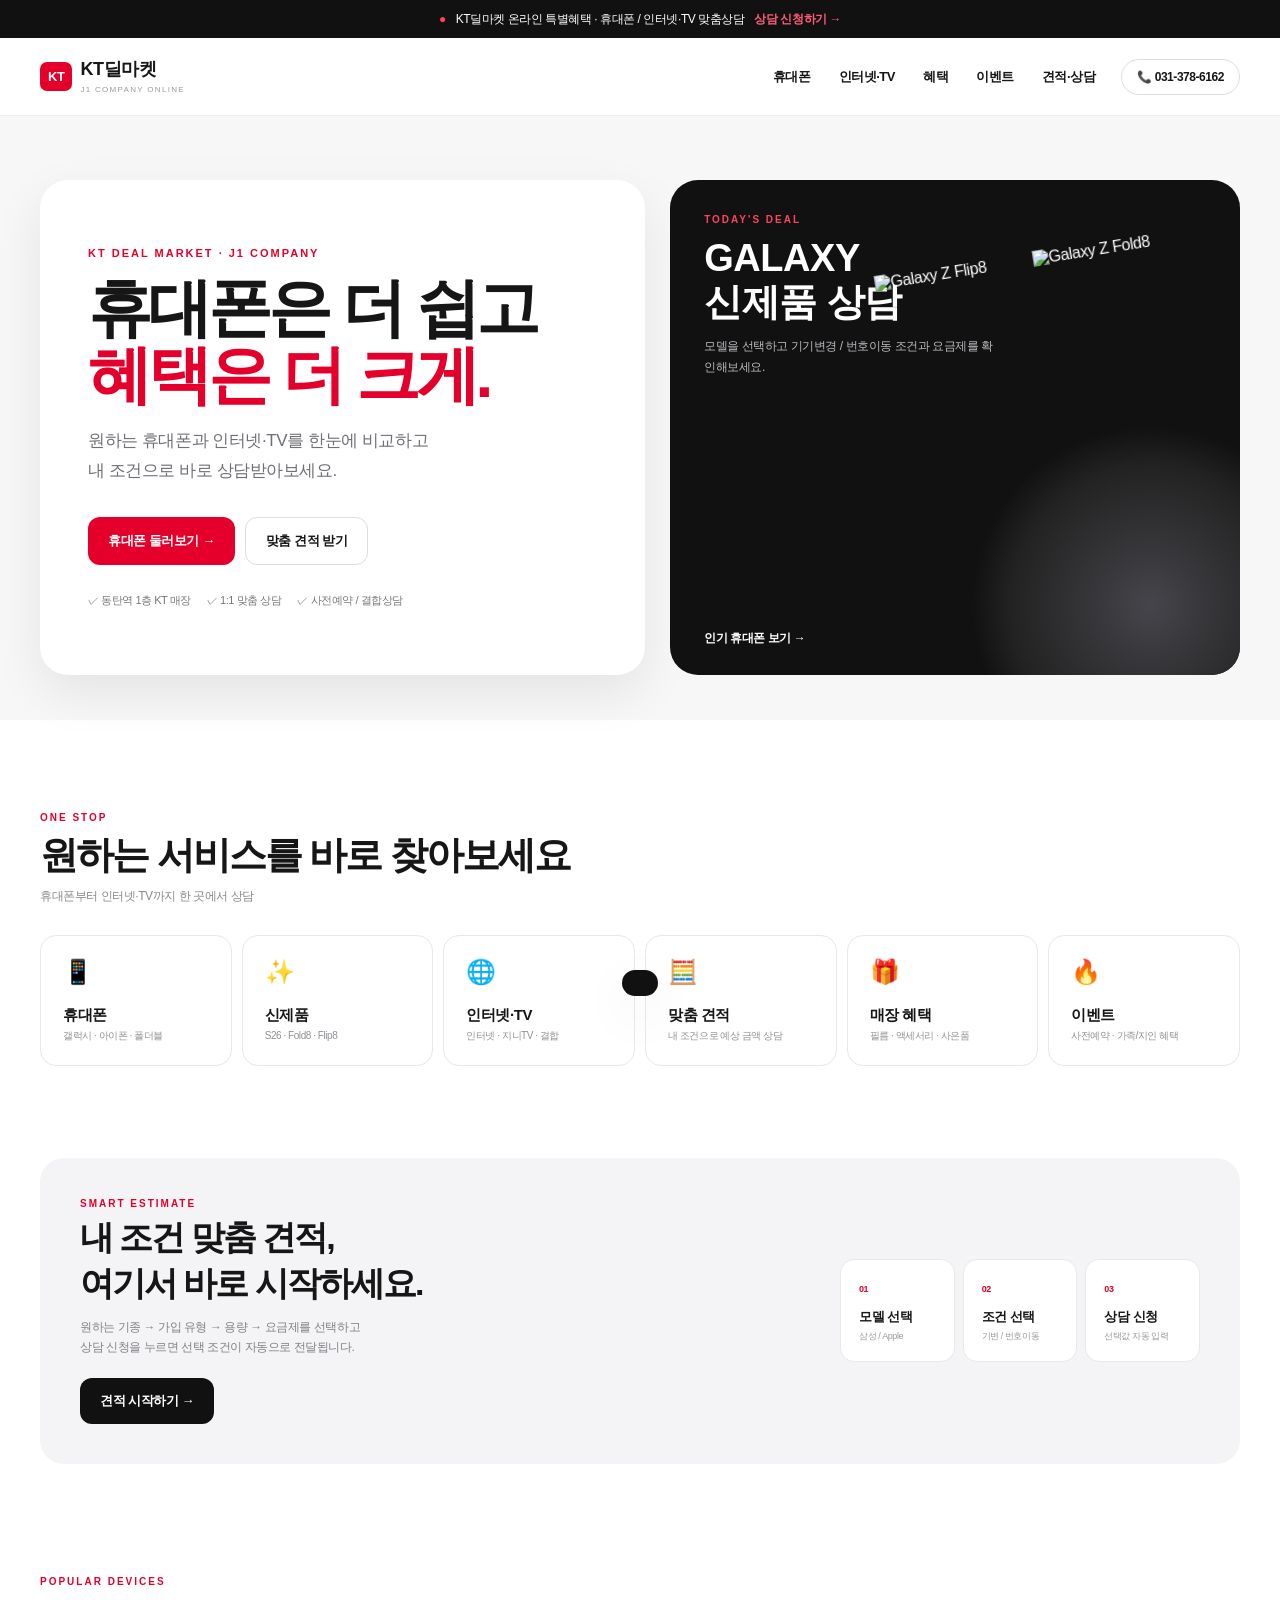
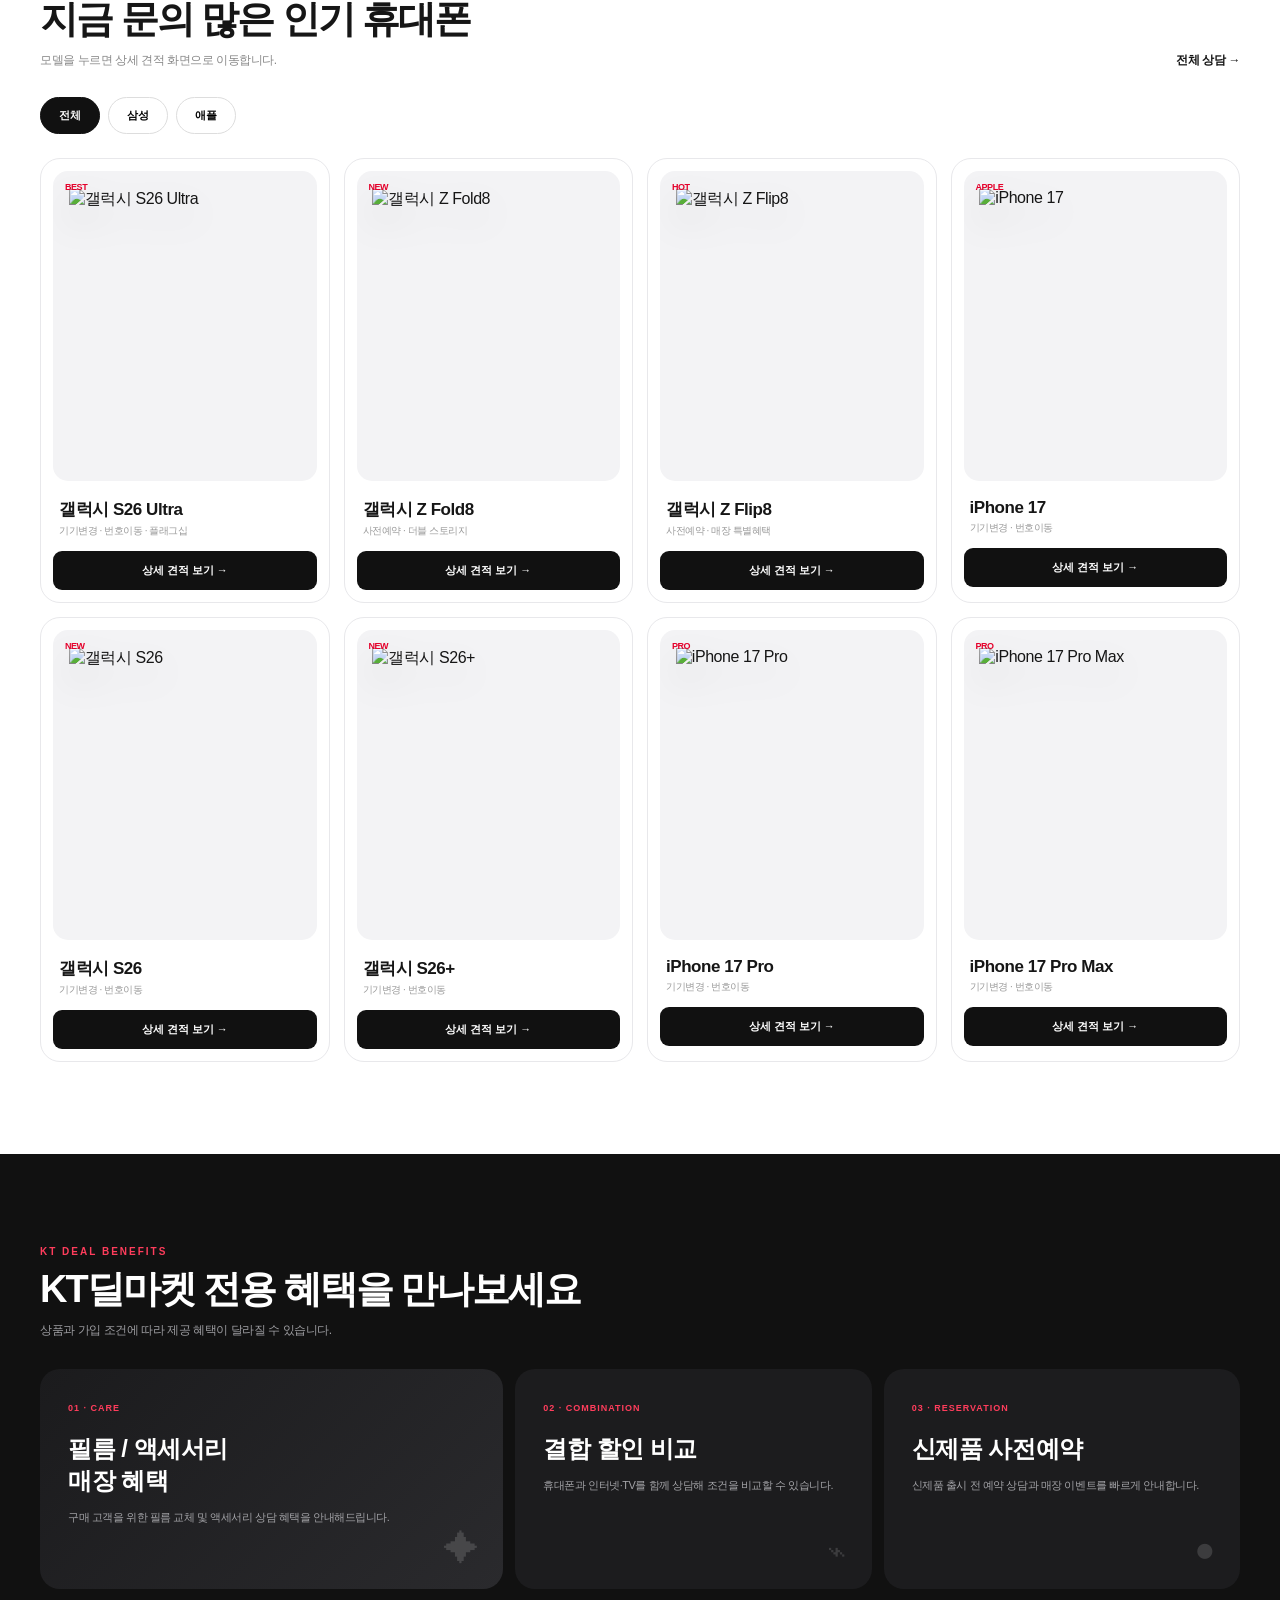
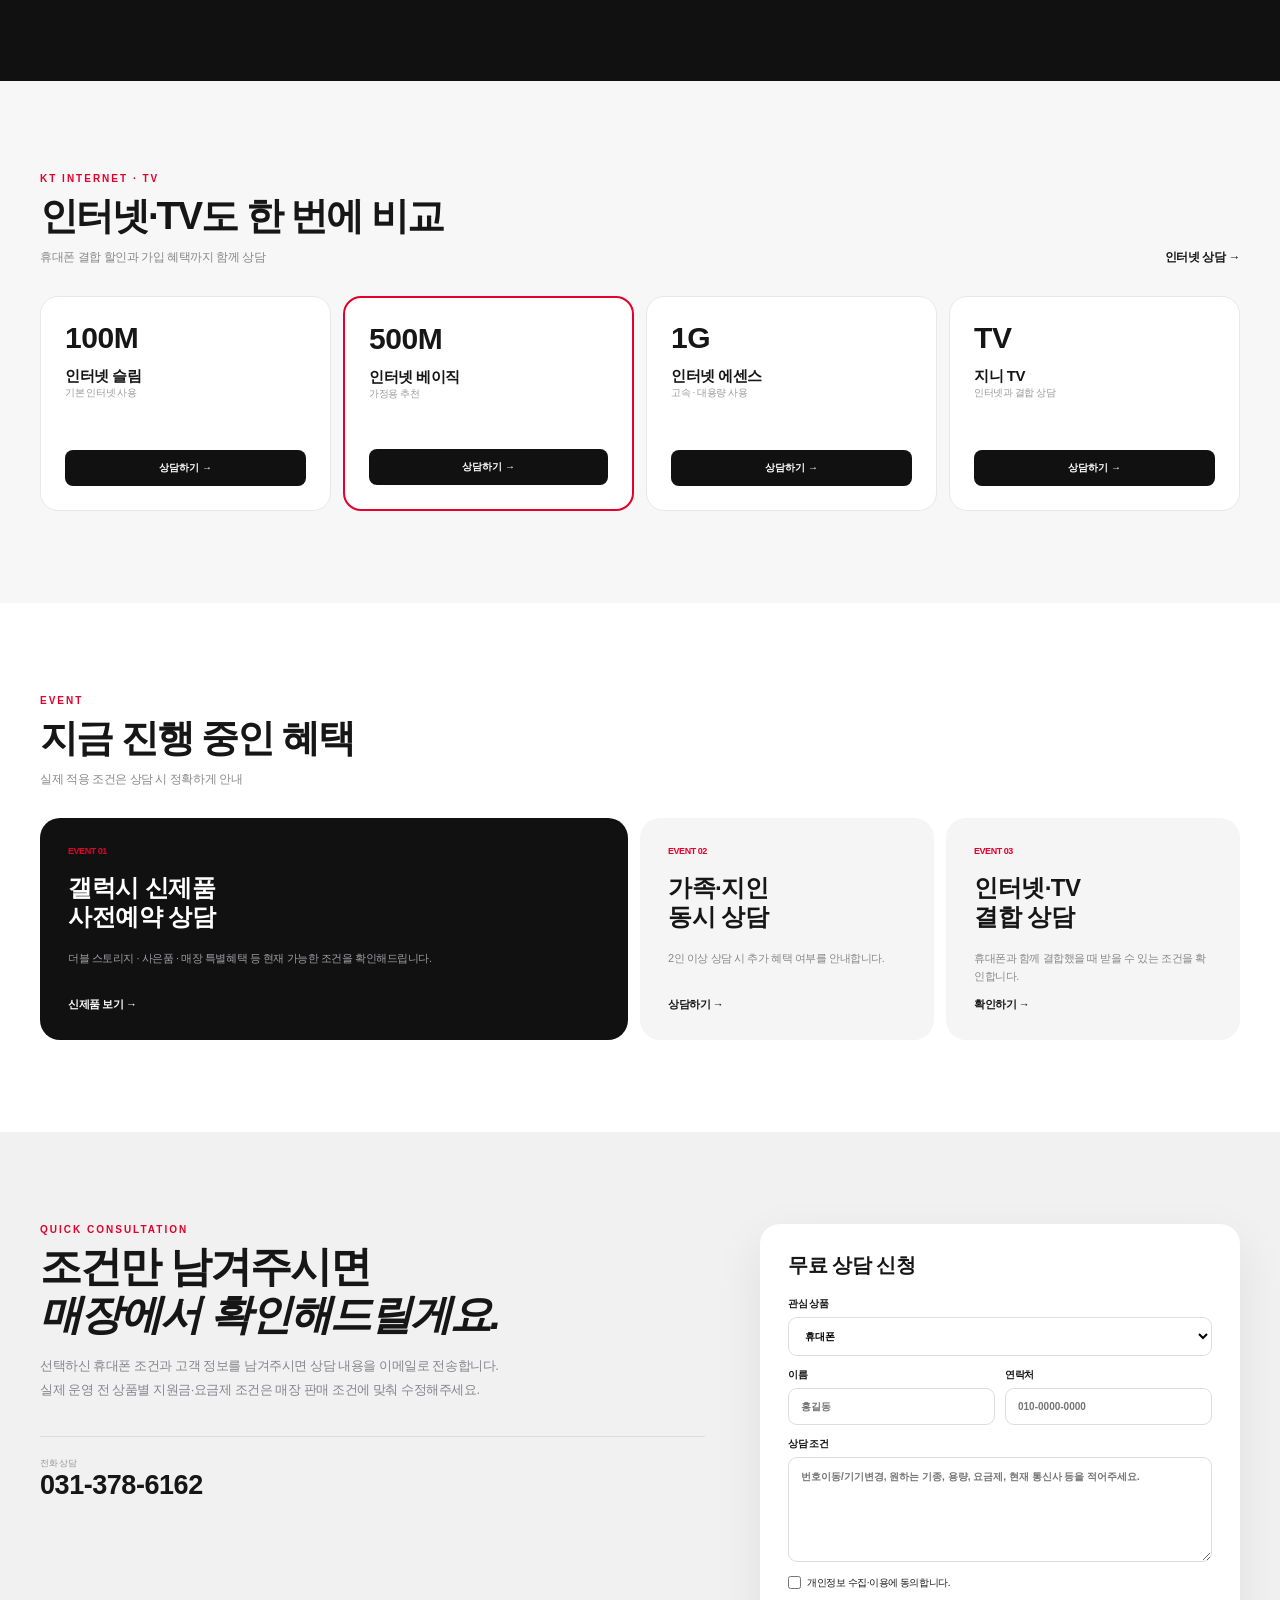
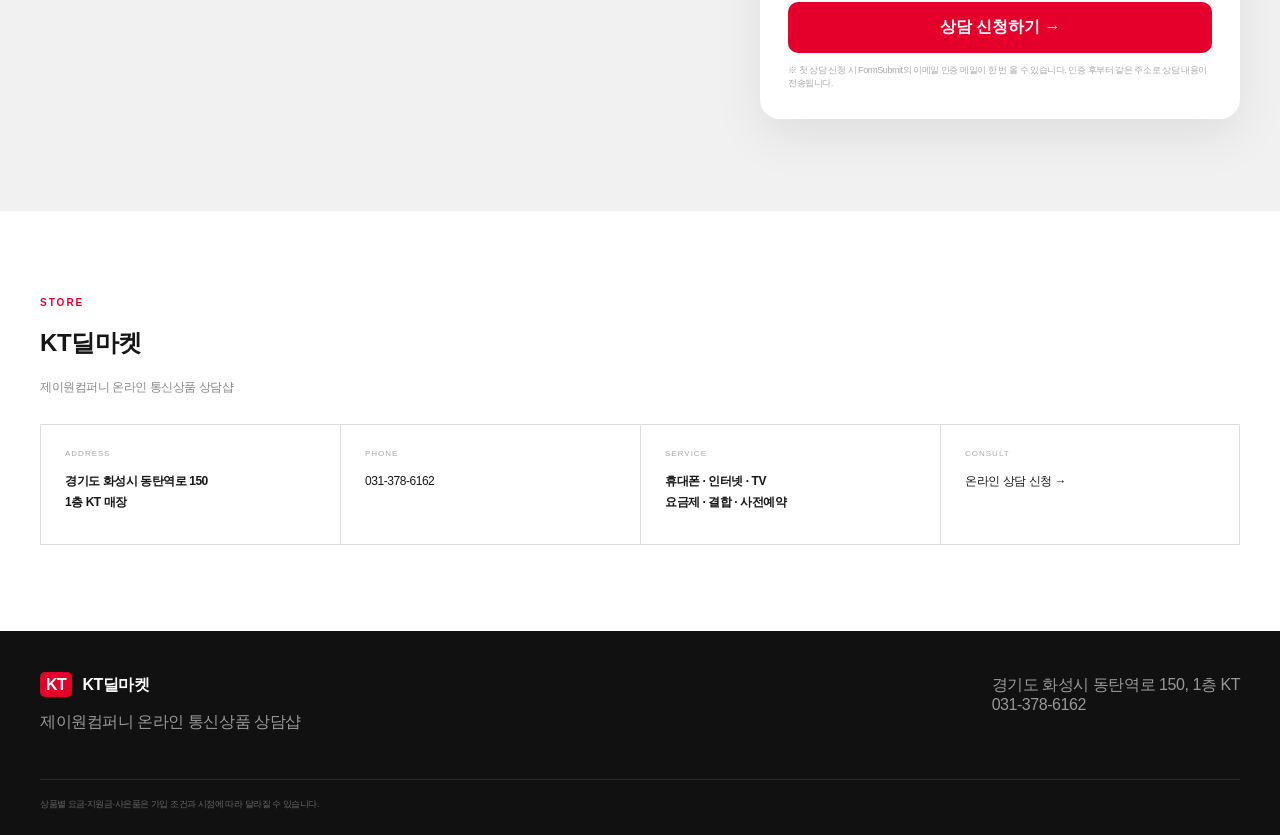
==== commit 9db4ab8f: "Update index.html" ====
--- a/index.html
+++ b/index.html
@@ -3,3389 +3,113 @@
 <head>
 <meta charset="utf-8">
 <meta name="viewport" content="width=device-width,initial-scale=1,viewport-fit=cover">
-
 <title>KT딜마켓 | 휴대폰 · 인터넷·TV 온라인샵</title>
-<meta name="description" content="KT딜마켓. 휴대폰, 인터넷·TV, 결합상품을 온라인으로 간편하게 상담하세요.">
-
+<meta name="description" content="KT딜마켓 - 휴대폰, 인터넷·TV, 온라인 맞춤 견적과 상담 신청">
+<meta name="theme-color" content="#111111">
+<link rel="preconnect" href="https://fonts.googleapis.com">
+<link href="https://fonts.googleapis.com/css2?family=Pretendard:wght@400;500;600;700;800;900&display=swap" rel="stylesheet">
 <style>
-@import url('https://fonts.googleapis.com/css2?family=Noto+Sans+KR:wght@400;500;600;700;800;900&display=swap');
-
-:root{
-  --red:#e4002b;
-  --black:#111;
-  --gray:#f6f6f6;
-  --line:#e9e9e9;
-}
-
-*{box-sizing:border-box}
-
-html{
-  scroll-behavior:smooth;
-}
-
-body{
-  margin:0;
-  font-family:"Noto Sans KR",sans-serif;
-  color:#171717;
-  letter-spacing:-.4px;
-  background:#fff;
-}
-
-a{
-  text-decoration:none;
-  color:inherit;
-}
-
-button,
-input,
-select,
-textarea{
-  font:inherit;
-}
-
-button{
-  cursor:pointer;
-}
-
-.wrap{
-  width:min(1200px,calc(100% - 40px));
-  margin:auto;
-}
-
-/* =========================
-   TOP NOTICE
-========================= */
-
-.notice{
-  height:38px;
-  background:#111;
-  color:#fff;
-  display:flex;
-  align-items:center;
-  justify-content:center;
-  gap:9px;
-  font-size:12px;
-}
-
-.notice a{
-  color:#ff4967;
-  font-weight:800;
-}
-
-/* =========================
-   HEADER
-========================= */
-
-header{
-  height:78px;
-  background:#fff;
-  border-bottom:1px solid #eee;
-  position:sticky;
-  top:0;
-  z-index:100;
-}
-
-.nav{
-  height:100%;
-  width:min(1200px,calc(100% - 40px));
-  margin:auto;
-  display:flex;
-  align-items:center;
-  justify-content:space-between;
-}
-
-.brand{
-  display:grid;
-  grid-template-columns:auto 1fr;
-  column-gap:8px;
-  align-items:center;
-  line-height:1;
-}
-
-.brand i{
-  grid-row:1/3;
-  background:var(--red);
-  color:#fff;
-  font-style:normal;
-  font-weight:900;
-  padding:7px 8px;
-  border-radius:6px;
-  font-size:13px;
-}
-
-.brand b{
-  font-size:18px;
-}
-
-.brand small{
-  font-size:8px;
-  color:#999;
-  letter-spacing:1.5px;
-}
-
-.nav nav{
-  display:flex;
-  gap:32px;
-  font-size:13px;
-  font-weight:800;
-}
-
-.nav nav a{
-  transition:.2s;
-}
-
-.nav nav a:hover{
-  color:var(--red);
-}
-
-.navcall{
-  border:1px solid #ddd;
-  border-radius:25px;
-  padding:10px 15px;
-  font-size:12px;
-  font-weight:800;
-}
-
-.shopbadge{
-  font-size:8px;
-  letter-spacing:1.5px;
-  color:#e4002b;
-  font-weight:900;
-  margin-left:auto;
-  margin-right:18px;
-}
-
-.hamb{
-  display:none;
-  border:0;
-  background:none;
-  font-size:23px;
-}
-
-/* =========================
-   HERO
-========================= */
-
-.hero{
-  min-height:650px;
-  background:linear-gradient(120deg,#fafafa,#fff);
-  display:grid;
-  grid-template-columns:1fr 500px;
-  gap:60px;
-  align-items:center;
-  padding:75px max(20px,calc((100% - 1200px)/2));
-}
-
-.pill,
-.section-title small,
-.title-row small,
-.estimate small{
-  font-size:10px;
-  color:var(--red);
-  font-weight:900;
-  letter-spacing:2px;
-}
-
-.hero h1{
-  font-size:62px;
-  line-height:1.15;
-  letter-spacing:-4px;
-  margin:18px 0;
-}
-
-.hero h1 em,
-.estimate h2 em{
-  font-style:normal;
-  color:var(--red);
-}
-
-.hero-left>p{
-  font-size:18px;
-  color:#666;
-  line-height:1.8;
-}
-
-.hero-btns{
-  display:flex;
-  gap:10px;
-  margin:32px 0;
-}
-
-.redbtn,
-.whitebtn{
-  display:inline-flex;
-  justify-content:center;
-  align-items:center;
-  border-radius:9px;
-  padding:14px 21px;
-  font-weight:800;
-  font-size:14px;
-  border:0;
-  cursor:pointer;
-}
-
-.redbtn{
-  background:var(--red);
-  color:#fff;
-}
-
-.whitebtn{
-  background:#fff;
-  border:1px solid #ddd;
-}
-
-.redbtn b{
-  margin-left:20px;
-}
-
-.proof{
-  display:flex;
-  gap:18px;
-  font-size:11px;
-  color:#777;
-}
-
-/* =========================
-   HERO VISUAL
-========================= */
-
-.hero-visual{
-  height:455px;
-  border-radius:28px;
-  background:linear-gradient(145deg,#171717,#353535);
-  color:#fff;
-  position:relative;
-  overflow:hidden;
-  padding:28px;
-}
-
-.visual-top{
-  font-size:9px;
-  letter-spacing:2px;
-  color:#ff3c5d;
-  font-weight:900;
-}
-
-.dealcopy{
-  position:absolute;
-  left:30px;
-  bottom:28px;
-  display:grid;
-  z-index:3;
-}
-
-.dealcopy small{
-  color:#aaa;
-  font-size:9px;
-  letter-spacing:2px;
-}
-
-.dealcopy strong{
-  font-size:34px;
-  line-height:1.1;
-  margin:8px 0;
-}
-
-.dealcopy span{
-  font-size:11px;
-  color:#bbb;
-}
-
-.dealcopy a{
-  margin-top:15px;
-  font-size:12px;
-  font-weight:800;
-}
-
-.phone-stack{
-  position:absolute;
-  right:30px;
-  top:65px;
-  width:280px;
-  height:260px;
-}
-
-.phone{
-  position:absolute;
-  width:105px;
-  height:205px;
-  border:5px solid #222;
-  border-radius:23px;
-  background:linear-gradient(135deg,#ddd,#777);
-  box-shadow:0 20px 40px #0007;
-}
-
-.p1{
-  right:0;
-  top:20px;
-  transform:rotate(13deg);
-}
-
-.p2{
-  right:80px;
-  top:5px;
-  transform:rotate(-1deg);
-  background:linear-gradient(135deg,#777,#ddd);
-}
-
-.p3{
-  right:150px;
-  top:45px;
-  transform:rotate(-14deg);
-  background:linear-gradient(135deg,#aaa,#444);
-}
-
-/* =========================
-   QUICK
-========================= */
-
-.quick{
-  background:#fff;
-  padding:75px 0;
-}
-
-.section-title h2{
-  font-size:36px;
-  letter-spacing:-2px;
-  margin:5px 0 0;
-}
-
-.quick-grid{
-  display:grid;
-  grid-template-columns:repeat(4,1fr);
-  gap:12px;
-  margin-top:35px;
-}
-
-.quick-grid a{
-  border:1px solid var(--line);
-  border-radius:16px;
-  padding:23px;
-  position:relative;
-  transition:.2s;
-}
-
-.quick-grid a:hover{
-  transform:translateY(-4px);
-  box-shadow:0 15px 30px #0000000c;
-}
-
-.qicon{
-  font-size:27px;
-  margin-bottom:22px;
-}
-
-.quick-grid b{
-  display:block;
-  font-size:17px;
-}
-
-.quick-grid span{
-  font-size:11px;
-  color:#888;
-}
-
-.quick-grid i{
-  position:absolute;
-  right:20px;
-  bottom:22px;
-  color:#bbb;
-  font-style:normal;
-}
-
-/* =========================
-   SECTIONS
-========================= */
-
-.section{
-  padding:100px 0;
-}
-
-.title-row{
-  display:flex;
-  justify-content:space-between;
-  align-items:end;
-}
-
-.title-row h2{
-  font-size:40px;
-  letter-spacing:-2px;
-  margin:5px 0;
-}
-
-.title-row p{
-  color:#888;
-  font-size:13px;
-}
-
-.title-row>a{
-  font-size:12px;
-  font-weight:800;
-}
-
-/* =========================
-   PHONE CARDS
-========================= */
-
-.cards{
-  display:grid;
-  grid-template-columns:repeat(4,1fr);
-  gap:15px;
-  margin-top:35px;
-}
-
-.phonecard{
-  border:1px solid var(--line);
-  border-radius:18px;
-  padding:14px;
-  position:relative;
-  transition:.25s;
-}
-
-.phonecard:hover{
-  transform:translateY(-5px);
-  box-shadow:0 18px 35px #0000000d;
-}
-
-.phonecard .badge{
-  position:absolute;
-  left:24px;
-  top:24px;
-  color:var(--red);
-  font-size:9px;
-  font-weight:900;
-  z-index:2;
-}
-
-.mock{
-  height:270px;
-  border-radius:13px;
-  display:flex;
-  flex-direction:column;
-  align-items:center;
-  justify-content:center;
-  line-height:1.05;
-  overflow:hidden;
-}
-
-.mock span{
-  font-size:15px;
-  color:#555;
-}
-
-.mock b{
-  font-size:37px;
-  margin-top:9px;
-}
-
-.samsung{
-  background:linear-gradient(145deg,#e9e9ed,#b8b8c0);
-}
-
-.fold8{
-  background:linear-gradient(145deg,#e6e1ea,#bdb5c7);
-}
-
-.flip8{
-  background:linear-gradient(145deg,#f0e3ed,#d2b9cc);
-}
-
-.iphone{
-  background:linear-gradient(145deg,#eee,#ccc);
-}
-
-.phonecard h3{
-  font-size:17px;
-  margin:17px 4px 3px;
-}
-
-.phonecard p{
-  font-size:11px;
-  color:#999;
-  margin:0 4px 14px;
-}
-
-.phonecard button,
-.phonecard a.cardbtn{
-  display:block;
-  width:100%;
-  text-align:center;
-  border:0;
-  background:#111;
-  color:#fff;
-  border-radius:7px;
-  padding:10px 13px;
-  font-size:11px;
-  font-weight:800;
-  cursor:pointer;
-}
-
-/* =========================
-   DARK BENEFITS
-========================= */
-
-.darksection{
-  background:#141414;
-  color:#fff;
-  padding:100px 0;
-}
-
-.light h2{
-  color:#fff;
-}
-
-.light em{
-  color:#ff3b5c;
-  font-style:normal;
-}
-
-.benefit-grid{
-  display:grid;
-  grid-template-columns:repeat(4,1fr);
-  gap:12px;
-  margin-top:45px;
-}
-
-.benefit-grid>div{
-  background:#222;
-  border-radius:15px;
-  padding:27px;
-  min-height:175px;
-}
-
-.benefit-grid span{
-  font-size:9px;
-  color:#ff3b5c;
-  font-weight:900;
-}
-
-.benefit-grid b{
-  display:block;
-  font-size:18px;
-  margin-top:28px;
-}
-
-.benefit-grid p{
-  font-size:11px;
-  color:#999;
-}
-
-/* =========================
-   INTERNET
-========================= */
-
-.internet-grid{
-  display:grid;
-  grid-template-columns:repeat(4,1fr);
-  gap:12px;
-  margin-top:40px;
-}
-
-.inet{
-  border:1px solid var(--line);
-  border-radius:17px;
-  padding:25px;
-  min-height:210px;
-  display:flex;
-  flex-direction:column;
-  position:relative;
-}
-
-.inet strong{
-  font-size:35px;
-}
-
-.inet b{
-  font-size:17px;
-  margin-top:15px;
-}
-
-.inet span{
-  font-size:11px;
-  color:#999;
-}
-
-.inet button{
-  margin-top:auto;
-  background:#111;
-  color:#fff;
-  border:0;
-  border-radius:7px;
-  padding:10px;
-  font-size:11px;
-  font-weight:800;
-}
-
-.inet.featured{
-  border:2px solid var(--red);
-}
-
-.inet label{
-  position:absolute;
-  top:13px;
-  right:13px;
-  color:var(--red);
-  font-size:8px;
-  font-weight:900;
-}
-
-/* =========================
-   EVENTS
-========================= */
-
-.eventsec{
-  background:#f7f7f7;
-  padding:95px 0;
-}
-
-.eventgrid{
-  display:grid;
-  grid-template-columns:2fr 1fr 1fr;
-  gap:12px;
-  margin-top:38px;
-}
-
-.event{
-  min-height:235px;
-  border-radius:17px;
-  background:#fff;
-  padding:27px;
-  display:flex;
-  flex-direction:column;
-}
-
-.event.big{
-  background:#111;
-  color:#fff;
-}
-
-.event small{
-  font-size:9px;
-  color:var(--red);
-  font-weight:900;
-  letter-spacing:1px;
-}
-
-.event h3{
-  font-size:23px;
-  line-height:1.3;
-  margin:25px 0 10px;
-}
-
-.event p{
-  font-size:11px;
-  color:#888;
-}
-
-.event a{
-  font-size:11px;
-  font-weight:800;
-  margin-top:auto;
-}
-
-/* =========================
-   ESTIMATE
-========================= */
-
-.estimate{
-  background:#f1f1f1;
-  padding:95px 0;
-}
-
-.estimate-inner{
-  display:grid;
-  grid-template-columns:1fr 480px;
-  gap:90px;
-  align-items:start;
-}
-
-.estimate h2{
-  font-size:40px;
-  line-height:1.25;
-  letter-spacing:-2px;
-  margin:8px 0 18px;
-}
-
-.estimate>div>p{
-  color:#888;
-  font-size:13px;
-}
-
-.callbox{
-  margin-top:40px;
-  border-top:1px solid #ddd;
-  padding-top:20px;
-  display:flex;
-  flex-direction:column;
-}
-
-.callbox span{
-  font-size:10px;
-  color:#999;
-}
-
-.callbox a{
-  font-size:28px;
-  font-weight:900;
-}
-
-.estimate form{
-  background:#fff;
-  border-radius:17px;
-  padding:28px;
-  box-shadow:0 20px 50px #0000000a;
-}
-
-.estimate form h3{
-  margin:0 0 20px;
-  font-size:20px;
-}
-
-.estimate label{
-  display:block;
-  font-size:10px;
-  font-weight:800;
-  margin-bottom:12px;
-}
-
-.estimate input,
-.estimate select,
-.estimate textarea{
-  width:100%;
-  border:1px solid #ddd;
-  border-radius:7px;
-  padding:11px;
-  margin-top:5px;
-  outline:0;
-}
-
-.estimate textarea{
-  height:85px;
-  resize:vertical;
-}
-
-.twocol{
-  display:grid;
-  grid-template-columns:1fr 1fr;
-  gap:10px;
-}
-
-.agree{
-  display:flex!important;
-  align-items:center;
-  font-weight:500!important;
-}
-
-.agree input{
-  width:auto;
-  margin:0 6px 0 0;
-}
-
-.hint{
-  display:block;
-  color:#aaa;
-  font-size:9px;
-  margin-top:12px;
-}
-
-/* =========================
-   STORE
-========================= */
-
-.store{
-  padding:90px 0;
-}
-
-.storegrid{
-  display:grid;
-  grid-template-columns:repeat(4,1fr);
-  border-top:1px solid #ddd;
-  margin-top:35px;
-}
-
-.storegrid>div{
-  padding:24px;
-  border:1px solid #ddd;
-  border-top:0;
-  border-right:0;
-  min-height:130px;
-}
-
-.storegrid>div:last-child{
-  border-right:1px solid #ddd;
-}
-
-.storegrid small{
-  display:block;
-  color:#aaa;
-  font-size:8px;
-  letter-spacing:1px;
-  margin-bottom:18px;
-}
-
-.storegrid b,
-.storegrid a{
-  font-size:13px;
-  line-height:1.7;
-}
-
-/* =========================
-   FOOTER
-========================= */
-
-footer{
-  background:#111;
-  color:#aaa;
-  padding:45px 0 25px;
-  font-size:11px;
-}
-
-.foot{
-  display:flex;
-  justify-content:space-between;
-}
-
-.foot strong{
-  color:#fff;
-  font-size:16px;
-}
-
-.foot i{
-  font-style:normal;
-  background:var(--red);
-  color:#fff;
-  padding:3px 5px;
-  border-radius:4px;
-  margin-right:5px;
-}
-
-.copyright{
-  border-top:1px solid #292929;
-  margin-top:35px;
-  padding-top:18px;
-  color:#666;
-  font-size:9px;
-}
-
-/* =========================
-   PHONE SHOP MODAL
-========================= */
-
-.phone-modal{
-  position:fixed;
-  inset:0;
-  background:rgba(0,0,0,.62);
-  z-index:500;
-  display:none;
-  align-items:center;
-  justify-content:center;
-  padding:20px;
-}
-
-.phone-modal.show{
-  display:flex;
-}
-
-.modal-box{
-  width:min(1050px,100%);
-  max-height:92vh;
-  overflow:auto;
-  background:#fff;
-  border-radius:24px;
-  position:relative;
-  box-shadow:0 30px 80px rgba(0,0,0,.25);
-}
-
-.modal-close{
-  position:absolute;
-  right:22px;
-  top:18px;
-  width:40px;
-  height:40px;
-  border:0;
-  border-radius:50%;
-  background:#f2f2f2;
-  font-size:20px;
-  z-index:5;
-}
-
-.modal-head{
-  padding:35px 35px 20px;
-  border-bottom:1px solid #eee;
-}
-
-.modal-head small{
-  color:var(--red);
-  font-size:10px;
-  font-weight:900;
-  letter-spacing:2px;
-}
-
-.modal-head h2{
-  font-size:32px;
-  margin:7px 0;
-  letter-spacing:-2px;
-}
-
-.modal-head p{
-  color:#888;
-  font-size:12px;
-  margin:0;
-}
-
-.modal-content{
-  display:grid;
-  grid-template-columns:350px 1fr;
-  gap:35px;
-  padding:30px 35px 35px;
-}
-
-.modal-product{
-  background:#f4f4f4;
-  border-radius:20px;
-  min-height:430px;
-  display:flex;
-  align-items:center;
-  justify-content:center;
-}
-
-.modal-phone{
-  width:180px;
-  height:340px;
-  border-radius:35px;
-  display:flex;
-  align-items:center;
-  justify-content:center;
-  flex-direction:column;
-  box-shadow:0 20px 40px rgba(0,0,0,.15);
-}
-
-.modal-phone span{
-  font-size:13px;
-  color:#555;
-}
-
-.modal-phone strong{
-  font-size:28px;
-  margin-top:8px;
-}
-
-.estimate-options{
-  display:flex;
-  flex-direction:column;
-}
-
-.option-title{
-  font-size:11px;
-  font-weight:900;
-  margin:0 0 10px;
-}
-
-.option-group{
-  display:flex;
-  flex-wrap:wrap;
-  gap:8px;
-  margin-bottom:23px;
-}
-
-.option-btn{
-  border:1px solid #ddd;
-  background:#fff;
-  padding:11px 15px;
-  border-radius:9px;
-  font-size:11px;
-  font-weight:800;
-  transition:.15s;
-}
-
-.option-btn:hover{
-  border-color:#111;
-}
-
-.option-btn.active{
-  background:#111;
-  border-color:#111;
-  color:#fff;
-}
-
-.price-result{
-  margin-top:5px;
-  background:#111;
-  color:#fff;
-  border-radius:15px;
-  padding:20px;
-}
-
-.price-result small{
-  display:block;
-  color:#aaa;
-  font-size:9px;
-}
-
-.price-result strong{
-  display:block;
-  font-size:27px;
-  margin:5px 0;
-}
-
-.price-result p{
-  color:#999;
-  font-size:9px;
-  margin:5px 0 0;
-}
-
-.consult-btn{
-  width:100%;
-  border:0;
-  background:var(--red);
-  color:#fff;
-  border-radius:10px;
-  padding:15px;
-  font-size:13px;
-  font-weight:900;
-  margin-top:10px;
-}
-
-/* =========================
-   BRAND SELECT
-========================= */
-
-.brand-select{
-  display:grid;
-  grid-template-columns:1fr 1fr;
-  gap:12px;
-  margin-bottom:25px;
-}
-
-.brand-select button{
-  background:#fff;
-  border:1px solid #ddd;
-  border-radius:14px;
-  padding:20px;
-  text-align:left;
-  transition:.2s;
-}
-
-.brand-select button:hover{
-  border-color:#111;
-  transform:translateY(-2px);
-}
-
-.brand-select button.active{
-  background:#111;
-  color:#fff;
-  border-color:#111;
-}
-
-.brand-select strong{
-  display:block;
-  font-size:18px;
-}
-
-.brand-select span{
-  font-size:10px;
-  opacity:.6;
-}
-
-/* =========================
-   MODEL SELECT
-========================= */
-
-.model-grid{
-  display:grid;
-  grid-template-columns:repeat(3,1fr);
-  gap:10px;
-  margin-bottom:25px;
-}
-
-.model-btn{
-  border:1px solid #ddd;
-  background:#fff;
-  border-radius:12px;
-  padding:15px;
-  text-align:left;
-  transition:.2s;
-}
-
-.model-btn:hover{
-  border-color:#111;
-}
-
-.model-btn.active{
-  border:2px solid var(--red);
-}
-
-.model-btn small{
-  color:var(--red);
-  font-size:8px;
-  font-weight:900;
-}
-
-.model-btn strong{
-  display:block;
-  font-size:13px;
-  margin-top:6px;
-}
-
-.model-btn span{
-  display:block;
-  color:#999;
-  font-size:9px;
-  margin-top:3px;
-}
-
-/* =========================
-   CONSULT SELECTED
-========================= */
-
-.selected-condition{
-  background:#f7f7f7;
-  border-radius:10px;
-  padding:12px;
-  margin-top:10px;
-  font-size:10px;
-  line-height:1.8;
-  color:#666;
-}
-
-/* =========================
-   MOBILE
-========================= */
-
-@media(max-width:900px){
-
-  .nav nav{
-    display:none;
-  }
-
-  .navcall{
-    display:none;
-  }
-
-  .hamb{
-    display:block;
-  }
-
-  .hero{
-    grid-template-columns:1fr;
-    padding-top:55px;
-  }
-
-  .hero h1{
-    font-size:48px;
-  }
-
-  .hero-visual{
-    height:370px;
-  }
-
-  .cards,
-  .quick-grid,
-  .benefit-grid,
-  .internet-grid{
-    grid-template-columns:repeat(2,1fr);
-  }
-
-  .eventgrid{
-    grid-template-columns:1fr 1fr;
-  }
-
-  .event.big{
-    grid-column:1/-1;
-  }
-
-  .estimate-inner{
-    grid-template-columns:1fr;
-    gap:35px;
-  }
-
-  .storegrid{
-    grid-template-columns:repeat(2,1fr);
-  }
-
-  .modal-content{
-    grid-template-columns:280px 1fr;
-  }
-
-  .modal-product{
-    min-height:380px;
-  }
-
-  .modal-phone{
-    width:145px;
-    height:290px;
-  }
-}
-
-@media(max-width:560px){
-
-  .wrap{
-    width:calc(100% - 30px);
-  }
-
-  .notice{
-    font-size:10px;
-  }
-
-  .hero{
-    padding:50px 15px;
-    display:block;
-  }
-
-  .hero h1{
-    font-size:38px;
-  }
-
-  .hero-left>p{
-    font-size:15px;
-  }
-
-  .hero-visual{
-    margin-top:35px;
-    height:350px;
-  }
-
-  .proof{
-    flex-direction:column;
-    gap:5px;
-  }
-
-  .section,
-  .quick,
-  .darksection,
-  .eventsec,
-  .estimate,
-  .store{
-    padding:65px 0;
-  }
-
-  .section-title h2,
-  .title-row h2{
-    font-size:30px;
-  }
-
-  .title-row{
-    display:block;
-  }
-
-  .title-row>a{
-    display:inline-block;
-    margin-top:12px;
-  }
-
-  .quick-grid,
-  .cards,
-  .benefit-grid,
-  .internet-grid,
-  .storegrid{
-    grid-template-columns:1fr;
-  }
-
-  .cards{
-    gap:10px;
-  }
-
-  .mock{
-    height:230px;
-  }
-
-  .eventgrid{
-    grid-template-columns:1fr;
-  }
-
-  .event.big{
-    grid-column:auto;
-  }
-
-  .estimate h2{
-    font-size:31px;
-  }
-
-  .twocol{
-    grid-template-columns:1fr;
-  }
-
-  .foot{
-    display:block;
-  }
-
-  .foot>div+div{
-    margin-top:20px;
-  }
-
-  .brand b{
-    font-size:15px;
-  }
-
-  .shopbadge{
-    display:none;
-  }
-
-  .modal-box{
-    border-radius:18px;
-    max-height:94vh;
-  }
-
-  .modal-head{
-    padding:25px 20px 15px;
-  }
-
-  .modal-head h2{
-    font-size:25px;
-  }
-
-  .modal-content{
-    display:block;
-    padding:20px;
-  }
-
-  .modal-product{
-    min-height:260px;
-    margin-bottom:25px;
-  }
-
-  .modal-phone{
-    width:110px;
-    height:210px;
-    border-radius:25px;
-  }
-
-  .modal-phone strong{
-    font-size:21px;
-  }
-
-  .model-grid{
-    grid-template-columns:1fr 1fr;
-  }
-
-  .brand-select{
-    grid-template-columns:1fr 1fr;
-  }
-
-  .brand-select button{
-    padding:15px;
-  }
-}
+:root{--red:#e4002b;--red2:#ff3155;--black:#111;--dark:#171717;--soft:#f6f6f7;--line:#e8e8eb;--text:#161616;--muted:#7b7b83;--max:1200px;--shadow:0 18px 50px rgba(0,0,0,.08)}
+*{box-sizing:border-box}html{scroll-behavior:smooth}body{margin:0;font-family:Pretendard,"Noto Sans KR",Arial,sans-serif;color:var(--text);letter-spacing:-.45px;background:#fff}button,input,select,textarea{font:inherit}button{cursor:pointer}a{text-decoration:none;color:inherit}.wrap{width:min(var(--max),calc(100% - 40px));margin:auto}
+.notice{height:38px;background:#111;color:#fff;display:flex;align-items:center;justify-content:center;gap:10px;font-size:12px;overflow:hidden}.notice span{color:#ff415f}.notice a{font-weight:800;color:#ff5c79}
+.header{height:78px;border-bottom:1px solid #eee;background:rgba(255,255,255,.94);backdrop-filter:blur(16px);position:sticky;top:0;z-index:50}.nav{height:100%;width:min(var(--max),calc(100% - 40px));margin:auto;display:flex;align-items:center;gap:26px}.brand{display:grid;grid-template-columns:auto 1fr;gap:8px;align-items:center;line-height:1}.brand i{grid-row:1/3;background:var(--red);color:#fff;font-style:normal;font-weight:900;padding:8px;border-radius:7px;font-size:13px}.brand b{font-size:18px}.brand small{font-size:8px;color:#9b9b9f;letter-spacing:1.3px}.navlinks{display:flex;gap:28px;margin-left:auto;font-size:13px;font-weight:800}.navlinks a:hover{color:var(--red)}.nav-phone{border:1px solid #ddd;border-radius:999px;padding:10px 15px;font-size:12px;font-weight:800}.hamb{display:none;border:0;background:transparent;font-size:23px}
+.hero{background:#f7f7f8;padding:64px 0 45px}.hero-grid{display:grid;grid-template-columns:1.03fr .97fr;gap:25px;align-items:stretch}.hero-copy{background:#fff;border-radius:28px;padding:55px 48px;min-height:495px;display:flex;flex-direction:column;justify-content:center;box-shadow:var(--shadow)}.eyebrow{font-size:11px;font-weight:900;letter-spacing:2px;color:var(--red)}.hero h1{font-size:64px;line-height:1.05;letter-spacing:-4px;margin:16px 0}.hero h1 em{font-style:normal;color:var(--red)}.hero p{font-size:17px;line-height:1.8;color:#6f6f75;margin:0}.hero-actions{display:flex;gap:10px;margin-top:30px}.btn-red,.btn-dark,.btn-white{border:0;border-radius:12px;padding:14px 20px;font-weight:800;font-size:13px;display:inline-flex;align-items:center;justify-content:center}.btn-red{background:var(--red);color:#fff}.btn-dark{background:#111;color:#fff}.btn-white{background:#fff;border:1px solid #ddd}.hero-proof{display:flex;gap:16px;flex-wrap:wrap;margin-top:28px;color:#777;font-size:11px}.hero-feature{border-radius:28px;background:#111;color:#fff;position:relative;overflow:hidden;min-height:495px;padding:34px}.hero-feature:after{content:"";position:absolute;right:-90px;bottom:-110px;width:360px;height:360px;border-radius:50%;background:radial-gradient(circle at center,#45454b 0,#222 55%,transparent 70%)}.hero-feature-top{font-size:10px;letter-spacing:2px;color:#ff4260;font-weight:900}.hero-feature h2{font-size:38px;line-height:1.15;margin:12px 0}.hero-feature p{color:#bcbcc2;font-size:12px;line-height:1.7;max-width:290px}.hero-products{position:absolute;right:35px;top:70px;display:flex;align-items:flex-end;gap:10px;transform:rotate(-9deg)}.hero-phone-img{width:150px;height:300px;object-fit:contain;filter:drop-shadow(0 20px 35px rgba(0,0,0,.35))}.hero-feature a{position:absolute;bottom:28px;left:34px;font-weight:800;font-size:12px;z-index:2}
+.section{padding:92px 0}.section-head{display:flex;justify-content:space-between;align-items:end;gap:20px}.section-kicker{font-size:10px;color:var(--red);font-weight:900;letter-spacing:2px}.section h2{font-size:38px;letter-spacing:-2px;margin:7px 0}.section-sub{font-size:12px;color:#888}.text-link{font-size:12px;font-weight:800}
+.service-grid{display:grid;grid-template-columns:repeat(6,1fr);gap:10px;margin-top:30px}.service-card{border:1px solid var(--line);border-radius:16px;padding:22px;transition:.2s;background:#fff}.service-card:hover{transform:translateY(-4px);box-shadow:var(--shadow)}.service-icon{font-size:24px;margin-bottom:20px}.service-card b{display:block;font-size:15px}.service-card span{font-size:10px;color:#909096;line-height:1.5}
+.estimate-banner{background:#f4f4f6;border-radius:24px;padding:40px;display:grid;grid-template-columns:1fr 360px;gap:30px;align-items:center}.estimate-banner h3{font-size:34px;letter-spacing:-2px;margin:6px 0 10px}.estimate-banner p{color:#808087;font-size:12px;line-height:1.7;margin:0}.estimate-steps{display:grid;grid-template-columns:repeat(3,1fr);gap:8px}.step{background:#fff;border:1px solid #e8e8eb;border-radius:14px;padding:18px}.step small{color:var(--red);font-size:9px;font-weight:900}.step b{display:block;margin-top:12px;font-size:13px}.step span{display:block;font-size:9px;color:#999;margin-top:4px}
+.tabs{display:flex;gap:8px;margin:28px 0 24px}.tab{border:1px solid #ddd;background:#fff;padding:10px 18px;border-radius:999px;font-size:11px;font-weight:800}.tab.active{background:#111;color:#fff;border-color:#111}.product-grid{display:grid;grid-template-columns:repeat(4,1fr);gap:14px}.product{border:1px solid var(--line);border-radius:20px;padding:12px;background:#fff;position:relative;overflow:hidden;transition:.2s}.product:hover{transform:translateY(-4px);box-shadow:var(--shadow)}.product-tag{position:absolute;left:24px;top:23px;color:var(--red);font-size:9px;font-weight:900;z-index:3}.product-imgbox{height:310px;border-radius:15px;background:#f3f3f5;display:flex;align-items:center;justify-content:center;overflow:hidden}.product-img{width:88%;height:88%;object-fit:contain;filter:drop-shadow(0 15px 18px rgba(0,0,0,.12))}.product h3{font-size:17px;margin:17px 6px 3px}.product p{font-size:10px;color:#999;margin:0 6px 13px}.product button{width:100%;border:0;border-radius:9px;padding:12px;background:#111;color:#fff;font-size:11px;font-weight:800}
+.dark{background:#111;color:#fff}.dark .section-kicker{color:#ff3d5c}.dark .section-sub{color:#9c9ca0}.benefit-grid{display:grid;grid-template-columns:1.3fr 1fr 1fr;gap:12px;margin-top:30px}.benefit{border-radius:20px;min-height:220px;padding:28px;position:relative;overflow:hidden;background:#1c1c1e}.benefit.big{background:linear-gradient(135deg,#1b1b1d,#2a2a2d)}.benefit small{font-size:9px;color:#ff3d5c;font-weight:900;letter-spacing:1px}.benefit h3{font-size:24px;margin:18px 0 8px}.benefit p{font-size:11px;line-height:1.7;color:#a3a3a7}.benefit .mini{position:absolute;right:25px;bottom:20px;font-size:35px;opacity:.14}
+.internet{background:#f7f7f8}.inet-grid{display:grid;grid-template-columns:repeat(4,1fr);gap:12px;margin-top:30px}.inet{background:#fff;border:1px solid var(--line);border-radius:18px;padding:24px;min-height:215px;display:flex;flex-direction:column}.inet strong{font-size:30px}.inet b{font-size:15px;margin-top:12px}.inet span{font-size:10px;color:#999}.inet button{margin-top:auto;border:0;background:#111;color:#fff;border-radius:8px;padding:11px;font-size:10px;font-weight:800}.inet.hot{border:2px solid var(--red)}
+.event-list{display:grid;grid-template-columns:2fr 1fr 1fr;gap:12px;margin-top:30px}.event{border-radius:20px;background:#f5f5f6;padding:28px;min-height:220px;display:flex;flex-direction:column}.event:first-child{background:#111;color:#fff}.event small{font-size:9px;color:var(--red);font-weight:900}.event h3{font-size:24px;line-height:1.2;margin:18px 0 8px}.event p{font-size:11px;color:#888;line-height:1.6}.event:first-child p{color:#9f9fa4}.event a{margin-top:auto;font-size:11px;font-weight:800}
+.consult{padding:92px 0;background:#f1f1f2}.consult-box{display:grid;grid-template-columns:1fr 480px;gap:55px;align-items:start}.consult h2{font-size:42px;line-height:1.15;letter-spacing:-2px;margin:8px 0 15px}.consult-copy p{font-size:13px;color:#85858b;line-height:1.8}.call{margin-top:35px;padding-top:20px;border-top:1px solid #ddd}.call small{display:block;color:#999;font-size:9px}.call a{font-size:27px;font-weight:900}.form{background:#fff;border-radius:20px;padding:28px;box-shadow:var(--shadow)}.form h3{margin:0 0 18px;font-size:20px}.form label{display:block;font-size:10px;font-weight:800;margin-bottom:12px}.form input,.form select,.form textarea{width:100%;padding:12px;border:1px solid #ddd;border-radius:9px;margin-top:6px;outline:0;background:#fff}.form textarea{min-height:105px;resize:vertical}.form-row{display:grid;grid-template-columns:1fr 1fr;gap:10px}.agree{display:flex!important;align-items:center;font-weight:500!important}.agree input{width:auto;margin:0 6px 0 0}.form .submit{width:100%;border:0;border-radius:10px;padding:15px;background:var(--red);color:#fff;font-weight:900}.form-note{font-size:9px;color:#aaa;line-height:1.5;margin-top:11px}
+.store{padding:86px 0}.store-grid{display:grid;grid-template-columns:repeat(4,1fr);border-top:1px solid #ddd;margin-top:28px}.store-item{padding:24px;border-bottom:1px solid #ddd;border-left:1px solid #ddd;min-height:120px}.store-item:last-child{border-right:1px solid #ddd}.store-item small{display:block;font-size:8px;color:#aaa;letter-spacing:1px;margin-bottom:13px}.store-item b,.store-item a{font-size:12px;line-height:1.7}
+footer{background:#111;color:#999;padding:44px 0 24px}.footer-row{display:flex;justify-content:space-between;gap:25px}.footer-row strong{color:#fff;font-size:16px}.footer-row i{font-style:normal;background:var(--red);color:#fff;padding:4px 6px;border-radius:5px;margin-right:6px}.copyright{border-top:1px solid #2b2b2b;margin-top:30px;padding-top:18px;font-size:9px;color:#666}
+.overlay{display:none;position:fixed;inset:0;background:rgba(0,0,0,.65);z-index:100;padding:18px}.overlay.show{display:flex;align-items:center;justify-content:center}.modal{width:min(1080px,100%);max-height:94vh;overflow:auto;background:#fff;border-radius:24px;position:relative}.close{position:absolute;right:18px;top:18px;width:40px;height:40px;border:0;border-radius:50%;background:#f3f3f4;font-size:20px;z-index:3}.modal-head{padding:32px 34px 20px;border-bottom:1px solid #eee}.modal-head small{font-size:9px;color:var(--red);font-weight:900;letter-spacing:2px}.modal-head h2{font-size:31px;margin:7px 0 5px}.modal-head p{font-size:11px;color:#8b8b90;margin:0}.modal-body{display:grid;grid-template-columns:370px 1fr;gap:34px;padding:30px 34px 34px}.modal-photo{height:480px;border-radius:18px;background:#f4f4f5;display:flex;align-items:center;justify-content:center}.modal-photo img{width:90%;height:90%;object-fit:contain;filter:drop-shadow(0 20px 25px rgba(0,0,0,.12))}.option-title{font-size:11px;font-weight:900;margin:0 0 9px}.option-group{display:flex;flex-wrap:wrap;gap:8px;margin-bottom:22px}.option{border:1px solid #ddd;background:#fff;border-radius:9px;padding:11px 14px;font-size:11px;font-weight:800}.option.active{background:#111;color:#fff;border-color:#111}.summary{background:#111;color:#fff;border-radius:15px;padding:20px;margin-top:8px}.summary small{display:block;color:#a8a8ad;font-size:9px}.summary strong{display:block;font-size:29px;margin:5px 0}.summary p{margin:0;color:#9d9da2;font-size:9px;line-height:1.5}.modal-actions{display:flex;gap:8px;margin-top:12px}.modal-actions button,.modal-actions a{flex:1;border:0;border-radius:10px;padding:14px;font-size:11px;font-weight:900;text-align:center}.go-consult{background:var(--red);color:#fff}.go-call{background:#111;color:#fff}
+#toast{position:fixed;left:50%;bottom:24px;transform:translate(-50%,120px);background:#111;color:#fff;padding:13px 18px;border-radius:999px;font-size:11px;z-index:200;transition:.25s;box-shadow:var(--shadow)}#toast.show{transform:translate(-50%,0)}
+@media(max-width:980px){.hero-grid,.consult-box{grid-template-columns:1fr}.service-grid{grid-template-columns:repeat(3,1fr)}.product-grid{grid-template-columns:repeat(2,1fr)}.benefit-grid{grid-template-columns:1fr 1fr}.benefit.big{grid-column:1/-1}.inet-grid{grid-template-columns:1fr 1fr}.event-list{grid-template-columns:1fr 1fr}.event:first-child{grid-column:1/-1}.navlinks{display:none}.hamb{display:block;margin-left:auto}.nav-phone{display:none}}
+@media(max-width:600px){.wrap{width:calc(100% - 28px)}.notice{font-size:9px;height:36px}.header{height:70px}.brand b{font-size:15px}.hero{padding:28px 0}.hero-copy{padding:34px 25px;min-height:430px}.hero h1{font-size:42px;letter-spacing:-3px}.hero p{font-size:14px}.hero-actions{flex-direction:column}.hero-feature{min-height:420px;padding:27px}.hero-feature h2{font-size:30px}.hero-products{right:8px;top:78px}.hero-phone-img{width:115px;height:245px}.section{padding:65px 0}.section h2{font-size:31px}.section-head{display:block}.text-link{display:inline-block;margin-top:12px}.service-grid{grid-template-columns:1fr 1fr}.service-card{padding:17px}.product-grid{grid-template-columns:1fr 1fr;gap:9px}.product-imgbox{height:210px}.product h3{font-size:14px}.estimate-banner{grid-template-columns:1fr;padding:25px}.estimate-banner h3{font-size:28px}.estimate-steps{grid-template-columns:1fr 1fr 1fr}.step{padding:12px}.step b{font-size:11px}.benefit-grid,.inet-grid,.event-list{grid-template-columns:1fr}.benefit.big,.event:first-child{grid-column:auto}.consult h2{font-size:32px}.form-row{grid-template-columns:1fr}.store-grid{grid-template-columns:1fr 1fr}.store-item{padding:16px}.footer-row{display:block}.footer-row>div+div{margin-top:18px}.modal-body{grid-template-columns:1fr;padding:20px}.modal-photo{height:300px}.modal-head{padding:24px 20px 17px}.modal-head h2{font-size:25px}}
 </style>
 </head>
+<body>
+<div class="notice"><span>●</span> KT딜마켓 온라인 특별혜택 · 휴대폰 / 인터넷·TV 맞춤상담 <a href="#consult">상담 신청하기 →</a></div>
+<header class="header"><div class="nav">
+<a class="brand" href="#top"><i>KT</i><b>KT딜마켓</b><small>J1 COMPANY ONLINE</small></a>
+<nav class="navlinks"><a href="#phones">휴대폰</a><a href="#internet">인터넷·TV</a><a href="#benefits">혜택</a><a href="#events">이벤트</a><a href="#consult">견적·상담</a></nav>
+<a class="nav-phone" href="tel:0313786162">📞 031-378-6162</a><button class="hamb" onclick="document.querySelector('.navlinks').classList.toggle('mobile-open')">☰</button>
+</div></header>
 
-<body>
+<main id="top">
+<section class="hero"><div class="wrap hero-grid">
+<div class="hero-copy"><div class="eyebrow">KT DEAL MARKET · J1 COMPANY</div><h1>휴대폰은 더 쉽고<br><em>혜택은 더 크게.</em></h1><p>원하는 휴대폰과 인터넷·TV를 한눈에 비교하고<br>내 조건으로 바로 상담받아보세요.</p><div class="hero-actions"><a class="btn-red" href="#phones">휴대폰 둘러보기 →</a><a class="btn-white" href="#consult">맞춤 견적 받기</a></div><div class="hero-proof"><span>✓ 동탄역 1층 KT 매장</span><span>✓ 1:1 맞춤 상담</span><span>✓ 사전예약 / 결합상담</span></div></div>
+<div class="hero-feature"><div class="hero-feature-top">TODAY'S DEAL</div><h2>GALAXY<br>신제품 상담</h2><p>모델을 선택하고 기기변경 / 번호이동 조건과 요금제를 확인해보세요.</p><div class="hero-products"><img class="hero-phone-img" src="https://assets.products-live.ao.com/Images/5a6ef0fc-3281-41bd-9e7c-d73bf7e3754c/1280x1280/1_B8_Front-%20-Back-with-Logo_Graphite_2000x2000.jpg" alt="Galaxy Z Flip8"><img class="hero-phone-img" src="https://m.media-amazon.com/images/I/519sEGAqbWL._AC_SL1500_.jpg" alt="Galaxy Z Fold8"></div><a href="#phones">인기 휴대폰 보기 →</a></div>
+</div></section>
 
-<!-- =========================
-     TOP NOTICE
-========================= -->
+<section class="section"><div class="wrap"><div class="section-head"><div><div class="section-kicker">ONE STOP</div><h2>원하는 서비스를 바로 찾아보세요</h2><div class="section-sub">휴대폰부터 인터넷·TV까지 한 곳에서 상담</div></div></div><div class="service-grid">
+<a class="service-card" href="#phones"><div class="service-icon">📱</div><b>휴대폰</b><span>갤럭시 · 아이폰 · 폴더블</span></a>
+<a class="service-card" href="#phones" onclick="setBrand('samsung');return true"><div class="service-icon">✨</div><b>신제품</b><span>S26 · Fold8 · Flip8</span></a>
+<a class="service-card" href="#internet"><div class="service-icon">🌐</div><b>인터넷·TV</b><span>인터넷 · 지니TV · 결합</span></a>
+<a class="service-card" href="#consult"><div class="service-icon">🧮</div><b>맞춤 견적</b><span>내 조건으로 예상 금액 상담</span></a>
+<a class="service-card" href="#benefits"><div class="service-icon">🎁</div><b>매장 혜택</b><span>필름 · 액세서리 · 사은품</span></a>
+<a class="service-card" href="#events"><div class="service-icon">🔥</div><b>이벤트</b><span>사전예약 · 가족/지인 혜택</span></a>
+</div></div></section>
 
-<div class="notice">
-  <span>🔥</span>
-  KT딜마켓 온라인 특별혜택 진행중
-  <a href="#events">혜택 확인하기 →</a>
-</div>
+<section class="section" style="padding-top:0"><div class="wrap"><div class="estimate-banner"><div><div class="section-kicker">SMART ESTIMATE</div><h3>내 조건 맞춤 견적,<br>여기서 바로 시작하세요.</h3><p>원하는 기종 → 가입 유형 → 용량 → 요금제를 선택하고<br>상담 신청을 누르면 선택 조건이 자동으로 전달됩니다.</p><div style="margin-top:20px"><a class="btn-dark" href="#phones">견적 시작하기 →</a></div></div><div class="estimate-steps"><div class="step"><small>01</small><b>모델 선택</b><span>삼성 / Apple</span></div><div class="step"><small>02</small><b>조건 선택</b><span>기변 / 번호이동</span></div><div class="step"><small>03</small><b>상담 신청</b><span>선택값 자동 입력</span></div></div></div></div></section>
 
-<!-- =========================
-     HEADER
-========================= -->
+<section id="phones" class="section" style="padding-top:20px"><div class="wrap"><div class="section-head"><div><div class="section-kicker">POPULAR DEVICES</div><h2>지금 문의 많은 인기 휴대폰</h2><div class="section-sub">모델을 누르면 상세 견적 화면으로 이동합니다.</div></div><a class="text-link" href="#consult">전체 상담 →</a></div><div class="tabs"><button class="tab active" onclick="setBrand('all')">전체</button><button class="tab" onclick="setBrand('samsung')">삼성</button><button class="tab" onclick="setBrand('apple')">애플</button></div><div id="productGrid" class="product-grid"></div></div></section>
 
-<header>
+<section id="benefits" class="section dark"><div class="wrap"><div class="section-head"><div><div class="section-kicker">KT DEAL BENEFITS</div><h2>KT딜마켓 전용 혜택을 만나보세요</h2><div class="section-sub">상품과 가입 조건에 따라 제공 혜택이 달라질 수 있습니다.</div></div></div><div class="benefit-grid"><div class="benefit big"><small>01 · CARE</small><h3>필름 / 액세서리<br>매장 혜택</h3><p>구매 고객을 위한 필름 교체 및 액세서리 상담 혜택을 안내해드립니다.</p><div class="mini">✦</div></div><div class="benefit"><small>02 · COMBINATION</small><h3>결합 할인 비교</h3><p>휴대폰과 인터넷·TV를 함께 상담해 조건을 비교할 수 있습니다.</p><div class="mini">⌁</div></div><div class="benefit"><small>03 · RESERVATION</small><h3>신제품 사전예약</h3><p>신제품 출시 전 예약 상담과 매장 이벤트를 빠르게 안내합니다.</p><div class="mini">●</div></div></div></div></section>
 
-  <div class="nav">
+<section id="internet" class="section internet"><div class="wrap"><div class="section-head"><div><div class="section-kicker">KT INTERNET · TV</div><h2>인터넷·TV도 한 번에 비교</h2><div class="section-sub">휴대폰 결합 할인과 가입 혜택까지 함께 상담</div></div><a class="text-link" href="#consult" onclick="pickProduct('인터넷·TV');return true">인터넷 상담 →</a></div><div class="inet-grid"><div class="inet"><strong>100M</strong><b>인터넷 슬림</b><span>기본 인터넷 사용</span><button onclick="pickProduct('인터넷 100M')">상담하기 →</button></div><div class="inet hot"><strong>500M</strong><b>인터넷 베이직</b><span>가정용 추천</span><button onclick="pickProduct('인터넷 500M')">상담하기 →</button></div><div class="inet"><strong>1G</strong><b>인터넷 에센스</b><span>고속 · 대용량 사용</span><button onclick="pickProduct('인터넷 1G')">상담하기 →</button></div><div class="inet"><strong>TV</strong><b>지니 TV</b><span>인터넷과 결합 상담</span><button onclick="pickProduct('인터넷 + TV')">상담하기 →</button></div></div></div></section>
 
-    <a class="brand" href="#">
+<section id="events" class="section"><div class="wrap"><div class="section-head"><div><div class="section-kicker">EVENT</div><h2>지금 진행 중인 혜택</h2><div class="section-sub">실제 적용 조건은 상담 시 정확하게 안내</div></div></div><div class="event-list"><article class="event"><small>EVENT 01</small><h3>갤럭시 신제품<br>사전예약 상담</h3><p>더블 스토리지 · 사은품 · 매장 특별혜택 등 현재 가능한 조건을 확인해드립니다.</p><a href="#phones">신제품 보기 →</a></article><article class="event"><small>EVENT 02</small><h3>가족·지인<br>동시 상담</h3><p>2인 이상 상담 시 추가 혜택 여부를 안내합니다.</p><a href="#consult" onclick="pickProduct('가족·지인 동시상담');return true">상담하기 →</a></article><article class="event"><small>EVENT 03</small><h3>인터넷·TV<br>결합 상담</h3><p>휴대폰과 함께 결합했을 때 받을 수 있는 조건을 확인합니다.</p><a href="#consult" onclick="pickProduct('인터넷·TV 결합');return true">확인하기 →</a></article></div></div></section>
 
-      <i>KT</i>
+<section id="consult" class="consult"><div class="wrap consult-box"><div class="consult-copy"><div class="section-kicker">QUICK CONSULTATION</div><h2>조건만 남겨주시면<br><em>매장에서 확인해드릴게요.</em></h2><p>선택하신 휴대폰 조건과 고객 정보를 남겨주시면 상담 내용을 이메일로 전송합니다.<br>실제 운영 전 상품별 지원금·요금제 조건은 매장 판매 조건에 맞춰 수정해주세요.</p><div class="call"><small>전화 상담</small><a href="tel:0313786162">031-378-6162</a></div></div>
+<form class="form" id="consultForm" action="https://formsubmit.co/ds2nmm2@naver.com" method="POST">
+<input type="hidden" name="_subject" value="[KT딜마켓] 신규 상담 신청"><input type="hidden" name="_template" value="table"><input type="hidden" name="_captcha" value="false"><input type="hidden" name="_next" value="https://jonecompany.github.io/dongtan-kt/"><input type="hidden" name="사이트" value="KT딜마켓">
+<h3>무료 상담 신청</h3>
+<label>관심 상품<select id="formProduct" name="관심상품"><option>휴대폰</option><option>갤럭시 S26 Ultra</option><option>갤럭시 Z Fold8</option><option>갤럭시 Z Flip8</option><option>아이폰 17</option><option>아이폰 17 Pro</option><option>아이폰 17 Pro Max</option><option>인터넷·TV</option><option>인터넷 500M</option></select></label>
+<div class="form-row"><label>이름<input id="formName" name="이름" required placeholder="홍길동"></label><label>연락처<input id="formPhone" name="연락처" required placeholder="010-0000-0000" inputmode="tel"></label></div>
+<label>상담 조건<textarea id="formMsg" name="상담내용" required placeholder="번호이동/기기변경, 원하는 기종, 용량, 요금제, 현재 통신사 등을 적어주세요."></textarea></label>
+<label class="agree"><input type="checkbox" required> 개인정보 수집·이용에 동의합니다.</label>
+<button class="submit" type="submit">상담 신청하기 →</button>
+<div class="form-note">※ 첫 상담 신청 시 FormSubmit의 이메일 인증 메일이 한 번 올 수 있습니다. 인증 후부터 같은 주소로 상담 내용이 전송됩니다.</div>
+</form></div></section>
 
-      <b>KT딜마켓</b>
+<section id="store" class="store"><div class="wrap"><div class="section-head"><div><div class="section-kicker">STORE</div><h2>KT딜마켓</h2><div class="section-sub">제이원컴퍼니 온라인 통신상품 상담샵</div></div></div><div class="store-grid"><div class="store-item"><small>ADDRESS</small><b>경기도 화성시 동탄역로 150<br>1층 KT 매장</b></div><div class="store-item"><small>PHONE</small><a href="tel:0313786162">031-378-6162</a></div><div class="store-item"><small>SERVICE</small><b>휴대폰 · 인터넷 · TV<br>요금제 · 결합 · 사전예약</b></div><div class="store-item"><small>CONSULT</small><a href="#consult">온라인 상담 신청 →</a></div></div></div></section>
+</main>
+<footer><div class="wrap footer-row"><div><strong><i>KT</i> KT딜마켓</strong><p>제이원컴퍼니 온라인 통신상품 상담샵</p></div><div>경기도 화성시 동탄역로 150, 1층 KT<br>031-378-6162</div></div><div class="wrap copyright">상품별 요금·지원금·사은품은 가입 조건과 시점에 따라 달라질 수 있습니다.</div></footer>
 
-      <small>J1 COMPANY ONLINE</small>
-
-    </a>
-
-    <nav>
-
-      <a href="#phones">휴대폰</a>
-
-      <a href="#internet">인터넷·TV</a>
-
-      <a href="#benefits">혜택</a>
-
-      <a href="#events">이벤트</a>
-
-      <a href="#store">매장찾기</a>
-
-    </nav>
-
-    <div class="shopbadge">
-      ONLINE SHOP
-    </div>
-
-    <a class="navcall" href="tel:0313786162">
-      📞 상담 031-378-6162
-    </a>
-
-    <button
-      class="hamb"
-      onclick="document.body.classList.toggle('menu')">
-      ☰
-    </button>
-
-  </div>
-
-</header>
-
-
-<main>
-
-<!-- =========================
-     HERO
-========================= -->
-
-<section class="hero">
-
-  <div class="hero-left">
-
-    <div class="pill">
-      KT DEAL MARKET · J1 COMPANY
-    </div>
-
-    <h1>
-      통신비는 줄이고<br>
-      <em>혜택은 더 크게.</em>
-    </h1>
-
-    <p>
-      휴대폰부터 인터넷·TV까지<br>
-      내 조건에 맞는 KT 상품을 한 번에 비교하세요.
-    </p>
-
-    <div class="hero-btns">
-
-      <a class="redbtn" href="#estimate">
-        맞춤 견적 받기
-        <b>→</b>
-      </a>
-
-      <a class="whitebtn" href="tel:0313786162">
-        전화 상담
-      </a>
-
-    </div>
-
-    <div class="proof">
-      <span>✓ KT 공식 대리점</span>
-      <span>✓ 동탄역 매장</span>
-      <span>✓ 1:1 맞춤 상담</span>
-    </div>
-
-  </div>
-
-
-  <div class="hero-visual">
-
-    <div class="visual-top">
-      TODAY'S DEAL
-    </div>
-
-    <div class="phone-stack">
-
-      <div class="phone p1"></div>
-      <div class="phone p2"></div>
-      <div class="phone p3"></div>
-
-    </div>
-
-    <div class="dealcopy">
-
-      <small>NEW GALAXY</small>
-
-      <strong>
-        신제품<br>
-        사전예약
-      </strong>
-
-      <span>
-        용량 업그레이드 · 매장 특별혜택
-      </span>
-
-      <a href="#phones">
-        상담하기 →
-      </a>
-
-    </div>
-
-  </div>
-
-</section>
-
-
-<!-- =========================
-     QUICK
-========================= -->
-
-<section class="quick">
-
-  <div class="wrap">
-
-    <div class="section-title">
-
-      <small>ONE STOP</small>
-
-      <h2>
-        무엇을 찾으세요?
-      </h2>
-
-    </div>
-
-
-    <div class="quick-grid">
-
-      <a href="#phones">
-
-        <div class="qicon">📱</div>
-
-        <b>휴대폰</b>
-
-        <span>
-          갤럭시 · 아이폰 · 폴더블
-        </span>
-
-        <i>→</i>
-
-      </a>
-
-
-      <a href="#internet">
-
-        <div class="qicon">🌐</div>
-
-        <b>인터넷·TV</b>
-
-        <span>
-          인터넷 · 지니TV · 결합
-        </span>
-
-        <i>→</i>
-
-      </a>
-
-
-      <a href="#benefits">
-
-        <div class="qicon">🎁</div>
-
-        <b>매장혜택</b>
-
-        <span>
-          사은품 · 필름 · 액세서리
-        </span>
-
-        <i>→</i>
-
-      </a>
-
-
-      <a href="#estimate">
-
-        <div class="qicon">💬</div>
-
-        <b>맞춤견적</b>
-
-        <span>
-          내 조건으로 상담받기
-        </span>
-
-        <i>→</i>
-
-      </a>
-
-    </div>
-
-  </div>
-
-</section>
-
-
-<!-- =========================
-     PHONES
-========================= -->
-
-<section id="phones" class="section wrap">
-
-  <div class="title-row">
-
-    <div>
-
-      <small>POPULAR DEVICES</small>
-
-      <h2>
-        인기 휴대폰
-      </h2>
-
-      <p>
-        원하는 모델을 선택하면 상세 조건과 견적을 확인할 수 있습니다.
-      </p>
-
-    </div>
-
-    <a href="#phoneShop">
-      전체 휴대폰 →
-    </a>
-
-  </div>
-
-
-  <div class="cards">
-
-    <article class="phonecard hot">
-
-      <div class="badge">
-        BEST
-      </div>
-
-      <div class="mock samsung">
-
-        <span>Galaxy</span>
-
-        <b>
-          S26<br>
-          Ultra
-        </b>
-
-      </div>
-
-      <h3>
-        갤럭시 S26 Ultra
-      </h3>
-
-      <p>
-        기기변경 · 번호이동
-      </p>
-
-      <button onclick="openPhoneShop('s26-ultra')">
-        조건 알아보기 →
-      </button>
-
-    </article>
-
-
-    <article class="phonecard">
-
-      <div class="badge">
-        NEW
-      </div>
-
-      <div class="mock fold8">
-
-        <span>Galaxy</span>
-
-        <b>
-          Z Fold8
-        </b>
-
-      </div>
-
-      <h3>
-        갤럭시 Z Fold8
-      </h3>
-
-      <p>
-        사전예약 · 더블 스토리지
-      </p>
-
-      <button onclick="openPhoneShop('fold8')">
-        조건 알아보기 →
-      </button>
-
-    </article>
-
-
-    <article class="phonecard">
-
-      <div class="badge">
-        HOT
-      </div>
-
-      <div class="mock flip8">
-
-        <span>Galaxy</span>
-
-        <b>
-          Z Flip8
-        </b>
-
-      </div>
-
-      <h3>
-        갤럭시 Z Flip8
-      </h3>
-
-      <p>
-        사전예약 · 매장 특별혜택
-      </p>
-
-      <button onclick="openPhoneShop('flip8')">
-        조건 알아보기 →
-      </button>
-
-    </article>
-
-
-    <article class="phonecard">
-
-      <div class="badge">
-        APPLE
-      </div>
-
-      <div class="mock iphone">
-
-        <span>iPhone</span>
-
-        <b>
-          17
-        </b>
-
-      </div>
-
-      <h3>
-        아이폰 17 시리즈
-      </h3>
-
-      <p>
-        기기변경 · 번호이동
-      </p>
-
-      <button onclick="openPhoneShop('iphone-17')">
-        모델 선택하기 →
-      </button>
-
-    </article>
-
-  </div>
-
-</section>
-
-
-<!-- =========================
-     BENEFITS
-========================= -->
-
-<section id="benefits" class="darksection">
-
-  <div class="wrap">
-
-    <div class="section-title light">
-
-      <small>
-        STORE BENEFITS
-      </small>
-
-      <h2>
-        온라인에서<br>
-        <em>더 편하게 비교하세요.</em>
-      </h2>
-
-    </div>
-
-
-    <div class="benefit-grid">
-
-      <div>
-
-        <span>01</span>
-
-        <b>
-          필름 무료 교체
-        </b>
-
-        <p>
-          매장 구매 고객 대상 편리한 사후 케어.
-        </p>
-
-      </div>
-
-
-      <div>
-
-        <span>02</span>
-
-        <b>
-          액세서리 혜택
-        </b>
-
-        <p>
-          케이스·필름 등 필요한 액세서리 상담.
-        </p>
-
-      </div>
-
-
-      <div>
-
-        <span>03</span>
-
-        <b>
-          결합 할인 비교
-        </b>
-
-        <p>
-          휴대폰과 인터넷·TV를 함께 비교.
-        </p>
-
-      </div>
-
-
-      <div>
-
-        <span>04</span>
-
-        <b>
-          1:1 맞춤 견적
-        </b>
-
-        <p>
-          사용 패턴에 맞춰 조건을 안내.
-        </p>
-
-      </div>
-
-    </div>
-
-  </div>
-
-</section>
-
-
-<!-- =========================
-     INTERNET
-========================= -->
-
-<section id="internet" class="section wrap">
-
-  <div class="title-row">
-
-    <div>
-
-      <small>
-        KT INTERNET · TV
-      </small>
-
-      <h2>
-        인터넷·TV도<br>
-        한 번에 비교
-      </h2>
-
-      <p>
-        휴대폰 결합 할인과 가입 혜택까지 함께 상담해드립니다.
-      </p>
-
-    </div>
-
-    <a href="#estimate">
-      인터넷 상담 →
-    </a>
-
-  </div>
-
-
-  <div class="internet-grid">
-
-    <div class="inet">
-
-      <strong>100M</strong>
-
-      <b>
-        인터넷 슬림
-      </b>
-
-      <span>
-        기본 인터넷 사용
-      </span>
-
-      <button onclick="pickInternet('인터넷 100M')">
-        상담하기
-      </button>
-
-    </div>
-
-
-    <div class="inet featured">
-
-      <label>
-        POPULAR
-      </label>
-
-      <strong>500M</strong>
-
-      <b>
-        인터넷 베이직
-      </b>
-
-      <span>
-        가정용 추천
-      </span>
-
-      <button onclick="pickInternet('인터넷 500M')">
-        상담하기
-      </button>
-
-    </div>
-
-
-    <div class="inet">
-
-      <strong>1G</strong>
-
-      <b>
-        인터넷 에센스
-      </b>
-
-      <span>
-        대용량·고속 사용
-      </span>
-
-      <button onclick="pickInternet('인터넷 1G')">
-        상담하기
-      </button>
-
-    </div>
-
-
-    <div class="inet tv">
-
-      <strong>TV</strong>
-
-      <b>
-        지니 TV
-      </b>
-
-      <span>
-        인터넷과 결합 상담
-      </span>
-
-      <button onclick="pickInternet('인터넷 + TV')">
-        상담하기
-      </button>
-
-    </div>
-
-  </div>
-
-</section>
-
-
-<!-- =========================
-     EVENTS
-========================= -->
-
-<section id="events" class="eventsec">
-
-  <div class="wrap">
-
-    <div class="section-title">
-
-      <small>
-        EVENT
-      </small>
-
-      <h2>
-        지금 진행 중인 혜택
-      </h2>
-
-    </div>
-
-
-    <div class="eventgrid">
-
-      <article class="event big">
-
-        <small>
-          EVENT 01 · NEW
-        </small>
-
-        <h3>
-          갤럭시 신제품<br>
-          사전예약
-        </h3>
-
-        <p>
-          더블 스토리지 · 사은품 · 매장 특별혜택
-        </p>
-
-        <a href="#phones">
-          사전예약 상담 →
-        </a>
-
-      </article>
-
-
-      <article class="event">
-
-        <small>
-          EVENT 02
-        </small>
-
-        <h3>
-          가족·지인<br>
-          동시 상담
-        </h3>
-
-        <p>
-          2인 이상 상담 시 추가 혜택 안내
-        </p>
-
-        <a href="#estimate">
-          혜택 문의 →
-        </a>
-
-      </article>
-
-
-      <article class="event">
-
-        <small>
-          EVENT 03
-        </small>
-
-        <h3>
-          KT 기존 고객<br>
-          감사혜택
-        </h3>
-
-        <p>
-          내가 받을 수 있는 혜택 확인
-        </p>
-
-        <a href="#estimate">
-          확인하기 →
-        </a>
-
-      </article>
-
-    </div>
-
-  </div>
-
-</section>
-
-
-<!-- =========================
-     ESTIMATE
-========================= -->
-
-<section id="estimate" class="estimate">
-
-  <div class="wrap estimate-inner">
-
-    <div>
-
-      <small>
-        QUICK CONSULTATION
-      </small>
-
-      <h2>
-        내 조건만 알려주시면<br>
-        <em>맞춤으로 찾아드릴게요.</em>
-      </h2>
-
-      <p>
-        상담 내용을 남겨주시면 매장에서 확인 후 연락드립니다.
-      </p>
-
-      <div class="callbox">
-
-        <span>
-          전화 상담
-        </span>
-
-        <a href="tel:0313786162">
-          031-378-6162
-        </a>
-
-      </div>
-
-    </div>
-
-
-    <form id="form">
-
-      <h3>
-        무료 상담 신청
-      </h3>
-
-
-      <label>
-        관심 상품
-
-        <select id="product">
-
-          <option value="휴대폰">
-            휴대폰
-          </option>
-
-          <option value="갤럭시 S26 Ultra">
-            갤럭시 S26 Ultra
-          </option>
-
-          <option value="갤럭시 Z Fold8">
-            갤럭시 Z Fold8
-          </option>
-
-          <option value="갤럭시 Z Flip8">
-            갤럭시 Z Flip8
-          </option>
-
-          <option value="아이폰 17 시리즈">
-            아이폰 17 시리즈
-          </option>
-
-          <option value="인터넷·TV">
-            인터넷·TV
-          </option>
-
-          <option value="인터넷 500M">
-            인터넷 500M
-          </option>
-
-        </select>
-
-      </label>
-
-
-      <div class="twocol">
-
-        <label>
-          이름
-
-          <input
-            id="name"
-            required
-            placeholder="홍길동">
-        </label>
-
-
-        <label>
-          연락처
-
-          <input
-            id="phone"
-            required
-            placeholder="010-0000-0000">
-        </label>
-
-      </div>
-
-
-      <label>
-
-        상담 내용
-
-        <textarea
-          id="msg"
-          placeholder="번호이동/기기변경, 원하는 기종, 현재 통신사 등을 적어주세요."></textarea>
-
-      </label>
-
-
-      <label class="agree">
-
-        <input
-          type="checkbox"
-          required>
-
-        개인정보 수집·이용에 동의합니다.
-
-      </label>
-
-
-      <button
-        class="redbtn"
-        type="submit">
-
-        상담 신청하기 →
-
-      </button>
-
-
-      <small class="hint">
-        ※ 상담 신청 후 매장에서 확인하여 연락드립니다.
-      </small>
-
-    </form>
-
-  </div>
-
-</section>
-
-
-<!-- =========================
-     STORE
-========================= -->
-
-<section id="store" class="store wrap">
-
-  <div class="section-title">
-
-    <small>
-      STORE
-    </small>
-
-    <h2>
-      KT딜마켓
-    </h2>
-
-    <p>
-      제이원컴퍼니 온라인 통신상품 상담샵
-    </p>
-
-  </div>
-
-
-  <div class="storegrid">
-
-    <div>
-
-      <small>
-        ADDRESS
-      </small>
-
-      <b>
-        경기도 화성시 동탄역로 150<br>
-        1층 KT 매장
-      </b>
-
-    </div>
-
-
-    <div>
-
-      <small>
-        PHONE
-      </small>
-
-      <a href="tel:0313786162">
-        031-378-6162
-      </a>
-
-    </div>
-
-
-    <div>
-
-      <small>
-        SERVICE
-      </small>
-
-      <b>
-        휴대폰 · 인터넷 · TV<br>
-        요금제 · 결합 · 사전예약
-      </b>
-
-    </div>
-
-
-    <div>
-
-      <small>
-        CONSULT
-      </small>
-
-      <a href="#estimate">
-        온라인 상담 신청 →
-      </a>
-
-    </div>
-
-  </div>
-
-</section>
-
-</main>
-
-
-<!-- =========================
-     FOOTER
-========================= -->
-
-<footer>
-
-  <div class="wrap foot">
-
-    <div>
-
-      <strong>
-        <i>KT</i>
-        KT딜마켓
-      </strong>
-
-      <p>
-        제이원컴퍼니 온라인 통신상품 상담샵
-      </p>
-
-    </div>
-
-
-    <div>
-
-      경기도 화성시 동탄역로 150, 1층 KT<br>
-      031-378-6162
-
-    </div>
-
-  </div>
-
-
-  <div class="wrap copyright">
-
-    상품별 요금·지원금·사은품은 가입 조건과 시점에 따라 달라질 수 있습니다.
-
-  </div>
-
-</footer>
-
-
-<!-- =====================================================
-     PHONE SHOP MODAL
-===================================================== -->
-
-<div
-  id="phoneModal"
-  class="phone-modal">
-
-  <div class="modal-box">
-
-    <button
-      class="modal-close"
-      onclick="closePhoneShop()">
-      ×
-    </button>
-
-
-    <div class="modal-head">
-
-      <small>
-        PHONE SHOP
-      </small>
-
-      <h2>
-        휴대폰 상세 견적
-      </h2>
-
-      <p>
-        원하는 조건을 선택하면 상담 내용을 자동으로 만들어드립니다.
-      </p>
-
-    </div>
-
-
-    <div class="modal-content">
-
-
-      <!-- PRODUCT IMAGE -->
-
-      <div class="modal-product">
-
-        <div
-          id="modalPhone"
-          class="modal-phone samsung">
-
-          <span>
-            Galaxy
-          </span>
-
-          <strong>
-            S26 Ultra
-          </strong>
-
-        </div>
-
-      </div>
-
-
-      <!-- OPTIONS -->
-
-      <div class="estimate-options">
-
-
-        <!-- BRAND -->
-
-        <div class="option-title">
-          제조사
-        </div>
-
-        <div class="brand-select">
-
-          <button
-            id="brandSamsung"
-            class="active"
-            onclick="selectBrand('samsung')">
-
-            <strong>
-              삼성
-            </strong>
-
-            <span>
-              Galaxy
-            </span>
-
-          </button>
-
-
-          <button
-            id="brandApple"
-            onclick="selectBrand('apple')">
-
-            <strong>
-              아이폰
-            </strong>
-
-            <span>
-              Apple
-            </span>
-
-          </button>
-
-        </div>
-
-
-        <!-- MODEL -->
-
-        <div class="option-title">
-          모델 선택
-        </div>
-
-        <div
-          id="modelGrid"
-          class="model-grid">
-        </div>
-
-
-        <!-- TYPE -->
-
-        <div class="option-title">
-          가입 유형
-        </div>
-
-        <div
-          id="typeOptions"
-          class="option-group">
-
-          <button
-            class="option-btn active"
-            data-type="기기변경"
-            onclick="selectType('기기변경')">
-
-            기기변경
-
-          </button>
-
-          <button
-            class="option-btn"
-            data-type="번호이동"
-            onclick="selectType('번호이동')">
-
-            번호이동
-
-          </button>
-
-        </div>
-
-
-        <!-- STORAGE -->
-
-        <div class="option-title">
-          저장용량
-        </div>
-
-        <div
-          id="storageOptions"
-          class="option-group">
-        </div>
-
-
-        <!-- COLOR -->
-
-        <div class="option-title">
-          색상
-        </div>
-
-        <div
-          id="colorOptions"
-          class="option-group">
-        </div>
-
-
-        <!-- PLAN -->
-
-        <div class="option-title">
-          KT 요금제
-        </div>
-
-        <div
-          id="planOptions"
-          class="option-group">
-        </div>
-
-
-        <!-- PRICE -->
-
-        <div class="price-result">
-
-          <small>
-            예상 월 납부금액
-          </small>
-
-          <strong id="monthlyPrice">
-            상담 후 안내
-          </strong>
-
-          <p>
-            현재 사이트에서는 실제 지원금/판매조건을 임의로 표시하지 않습니다.
-            정확한 금액은 상담을 통해 안내드립니다.
-          </p>
-
-        </div>
-
-
-        <!-- CONDITION -->
-
-        <div
-          id="selectedCondition"
-          class="selected-condition">
-
-          선택 조건을 확인해주세요.
-
-        </div>
-
-
-        <button
-          class="consult-btn"
-          onclick="submitPhoneConsult()">
-
-          이 조건으로 상담 신청 →
-
-        </button>
-
-      </div>
-
-    </div>
-
-  </div>
-
-</div>
-
+<div id="overlay" class="overlay"><div class="modal"><button class="close" onclick="closeModal()">×</button><div class="modal-head"><small>DEVICE DETAIL · KT DEAL MARKET</small><h2 id="mName"></h2><p id="mDesc"></p></div><div class="modal-body"><div class="modal-photo"><img id="mImg" src="" alt=""></div><div><div class="option-title">가입 유형</div><div id="mType" class="option-group"></div><div class="option-title">용량</div><div id="mStorage" class="option-group"></div><div class="option-title">요금제</div><div id="mPlan" class="option-group"></div><div class="summary"><small>예상 월 납부금액</small><strong>상담 후 안내</strong><p>실제 판매가는 가입 유형, 지원금, 선택약정, 요금제, 결합/카드 조건에 따라 달라질 수 있습니다.</p></div><div class="modal-actions"><button class="go-consult" onclick="sendToConsult()">이 조건으로 상담 신청 →</button><a class="go-call" href="tel:0313786162">전화 상담</a></div></div></div></div></div>
+<div id="toast"></div>
 
 <script>
-
-/* =====================================================
-   PRODUCT DATA
-===================================================== */
-
-const PRODUCTS = [
-
-  {
-    id:"s26-ultra",
-    brand:"samsung",
-    brandName:"삼성",
-    name:"갤럭시 S26 Ultra",
-    shortName:"S26 Ultra",
-    badge:"BEST",
-    imageClass:"samsung",
-    description:"기기변경 · 번호이동",
-    storage:["256GB","512GB","1TB"],
-    colors:["블랙","화이트","실버","블루"]
-  },
-
-  {
-    id:"s26-plus",
-    brand:"samsung",
-    brandName:"삼성",
-    name:"갤럭시 S26+",
-    shortName:"S26+",
-    badge:"NEW",
-    imageClass:"samsung",
-    description:"기기변경 · 번호이동",
-    storage:["256GB","512GB"],
-    colors:["블랙","화이트","실버","블루"]
-  },
-
-  {
-    id:"s26",
-    brand:"samsung",
-    brandName:"삼성",
-    name:"갤럭시 S26",
-    shortName:"S26",
-    badge:"NEW",
-    imageClass:"samsung",
-    description:"기기변경 · 번호이동",
-    storage:["256GB","512GB"],
-    colors:["블랙","화이트","블루"]
-  },
-
-  {
-    id:"fold8",
-    brand:"samsung",
-    brandName:"삼성",
-    name:"갤럭시 Z Fold8",
-    shortName:"Z Fold8",
-    badge:"NEW",
-    imageClass:"fold8",
-    description:"사전예약 · 더블 스토리지",
-    storage:["256GB","512GB","1TB"],
-    colors:["블랙","실버","블루"]
-  },
-
-  {
-    id:"flip8",
-    brand:"samsung",
-    brandName:"삼성",
-    name:"갤럭시 Z Flip8",
-    shortName:"Z Flip8",
-    badge:"HOT",
-    imageClass:"flip8",
-    description:"사전예약 · 매장 특별혜택",
-    storage:["256GB","512GB"],
-    colors:["블랙","화이트","블루","핑크"]
-  },
-
-  {
-    id:"iphone-17-pro-max",
-    brand:"apple",
-    brandName:"아이폰",
-    name:"iPhone 17 Pro Max",
-    shortName:"iPhone 17 Pro Max",
-    badge:"APPLE",
-    imageClass:"iphone",
-    description:"기기변경 · 번호이동",
-    storage:["256GB","512GB","1TB"],
-    colors:["블랙","화이트","내추럴"]
-  },
-
-  {
-    id:"iphone-17-pro",
-    brand:"apple",
-    brandName:"아이폰",
-    name:"iPhone 17 Pro",
-    shortName:"iPhone 17 Pro",
-    badge:"APPLE",
-    imageClass:"iphone",
-    description:"기기변경 · 번호이동",
-    storage:["128GB","256GB","512GB"],
-    colors:["블랙","화이트","내추럴"]
-  },
-
-  {
-    id:"iphone-17",
-    brand:"apple",
-    brandName:"아이폰",
-    name:"iPhone 17",
-    shortName:"iPhone 17",
-    badge:"APPLE",
-    imageClass:"iphone",
-    description:"기기변경 · 번호이동",
-    storage:["128GB","256GB","512GB"],
-    colors:["블랙","화이트","블루","핑크"]
-  }
-
+const IMG={
+  s26:"https://i5.walmartimages.cl/asr/99a2641b-fbc2-4182-9ab9-2d056354075f.6afe35fa9d6685b3d8f370266224bab3.jpeg?odnBg=ffffff&odnHeight=2000&odnWidth=2000",
+  fold8:"https://m.media-amazon.com/images/I/519sEGAqbWL._AC_SL1500_.jpg",
+  flip8:"https://assets.products-live.ao.com/Images/5a6ef0fc-3281-41bd-9e7c-d73bf7e3754c/1280x1280/1_B8_Front-%20-Back-with-Logo_Graphite_2000x2000.jpg",
+  iphone17:"https://naranjan.sg/cdn/shop/files/iP_17_white_173d0064-f0d2-46b7-9a33-4cbaebecac3c.jpg?v=1771532625&width=3840"
+};
+const products=[
+{id:'s26ultra',brand:'samsung',tag:'BEST',name:'갤럭시 S26 Ultra',desc:'기기변경 · 번호이동 · 플래그십',img:IMG.s26,storage:['256GB','512GB','1TB']},
+{id:'fold8',brand:'samsung',tag:'NEW',name:'갤럭시 Z Fold8',desc:'사전예약 · 더블 스토리지',img:IMG.fold8,storage:['256GB','512GB','1TB']},
+{id:'flip8',brand:'samsung',tag:'HOT',name:'갤럭시 Z Flip8',desc:'사전예약 · 매장 특별혜택',img:IMG.flip8,storage:['256GB','512GB']},
+{id:'iphone17',brand:'apple',tag:'APPLE',name:'iPhone 17',desc:'기기변경 · 번호이동',img:IMG.iphone17,storage:['256GB','512GB']},
+{id:'s26',brand:'samsung',tag:'NEW',name:'갤럭시 S26',desc:'기기변경 · 번호이동',img:IMG.s26,storage:['256GB','512GB']},
+{id:'s26plus',brand:'samsung',tag:'NEW',name:'갤럭시 S26+',desc:'기기변경 · 번호이동',img:IMG.s26,storage:['256GB','512GB']},
+{id:'iphone17pro',brand:'apple',tag:'PRO',name:'iPhone 17 Pro',desc:'기기변경 · 번호이동',img:IMG.iphone17,storage:['256GB','512GB','1TB']},
+{id:'iphone17promax',brand:'apple',tag:'PRO',name:'iPhone 17 Pro Max',desc:'기기변경 · 번호이동',img:IMG.iphone17,storage:['256GB','512GB','1TB']}
 ];
-
-
-/* =====================================================
-   KT PLANS
-===================================================== */
-
-const PLANS = [
-
-  {
-    id:"plan1",
-    name:"5G 베이직",
-    price:80000
-  },
-
-  {
-    id:"plan2",
-    name:"5G 프리미엄",
-    price:90000
-  },
-
-  {
-    id:"plan3",
-    name:"5G 슈퍼플랜",
-    price:100000
-  }
-
-];
-
-
-/* =====================================================
-   CURRENT STATE
-===================================================== */
-
-let selectedBrand = "samsung";
-
-let selectedProduct =
-  PRODUCTS.find(
-    product => product.id === "s26-ultra"
-  );
-
-let selectedType = "기기변경";
-
-let selectedStorage =
-  selectedProduct.storage[0];
-
-let selectedColor =
-  selectedProduct.colors[0];
-
-let selectedPlan =
-  PLANS[0];
-
-
-/* =====================================================
-   OPEN / CLOSE
-===================================================== */
-
-function openPhoneShop(productId){
-
-  const found =
-    PRODUCTS.find(
-      product => product.id === productId
-    );
-
-  if(found){
-
-    selectedProduct = found;
-
-    selectedBrand = found.brand;
-
-    selectedType = "기기변경";
-
-    selectedStorage = found.storage[0];
-
-    selectedColor = found.colors[0];
-
-    selectedPlan = PLANS[0];
-
-  }
-
-  document
-    .getElementById("phoneModal")
-    .classList.add("show");
-
-  document.body.style.overflow="hidden";
-
-  renderPhoneShop();
-
-}
-
-
-function closePhoneShop(){
-
-  document
-    .getElementById("phoneModal")
-    .classList.remove("show");
-
-  document.body.style.overflow="";
-
-}
-
-
-/* =====================================================
-   BRAND
-===================================================== */
-
-function selectBrand(brand){
-
-  selectedBrand = brand;
-
-  const products =
-    PRODUCTS.filter(
-      product => product.brand === brand
-    );
-
-  selectedProduct = products[0];
-
-  selectedStorage =
-    selectedProduct.storage[0];
-
-  selectedColor =
-    selectedProduct.colors[0];
-
-  document
-    .getElementById("brandSamsung")
-    .classList.toggle(
-      "active",
-      brand === "samsung"
-    );
-
-  document
-    .getElementById("brandApple")
-    .classList.toggle(
-      "active",
-      brand === "apple"
-    );
-
-  renderPhoneShop();
-
-}
-
-
-/* =====================================================
-   MODEL
-===================================================== */
-
-function selectModel(id){
-
-  const product =
-    PRODUCTS.find(
-      product => product.id === id
-    );
-
-  if(!product) return;
-
-  selectedProduct = product;
-
-  selectedStorage =
-    product.storage[0];
-
-  selectedColor =
-    product.colors[0];
-
-  renderPhoneShop();
-
-}
-
-
-/* =====================================================
-   TYPE
-===================================================== */
-
-function selectType(type){
-
-  selectedType = type;
-
-  document
-    .querySelectorAll("#typeOptions .option-btn")
-    .forEach(button => {
-
-      button.classList.toggle(
-        "active",
-        button.dataset.type === type
-      );
-
-    });
-
-  updateCondition();
-
-}
-
-
-/* =====================================================
-   STORAGE
-===================================================== */
-
-function selectStorage(storage){
-
-  selectedStorage = storage;
-
-  renderStorageOptions();
-
-  updateCondition();
-
-}
-
-
-/* =====================================================
-   COLOR
-===================================================== */
-
-function selectColor(color){
-
-  selectedColor = color;
-
-  renderColorOptions();
-
-  updateCondition();
-
-}
-
-
-/* =====================================================
-   PLAN
-===================================================== */
-
-function selectPlan(id){
-
-  const plan =
-    PLANS.find(
-      item => item.id === id
-    );
-
-  if(!plan) return;
-
-  selectedPlan = plan;
-
-  renderPlanOptions();
-
-  updatePrice();
-
-  updateCondition();
-
-}
-
-
-/* =====================================================
-   RENDER PHONE SHOP
-===================================================== */
-
-function renderPhoneShop(){
-
-  renderModelOptions();
-
-  renderStorageOptions();
-
-  renderColorOptions();
-
-  renderPlanOptions();
-
-  updatePhoneVisual();
-
-  updateTypeOptions();
-
-  updatePrice();
-
-  updateCondition();
-
-}
-
-
-/* =====================================================
-   MODEL OPTIONS
-===================================================== */
-
-function renderModelOptions(){
-
-  const grid =
-    document.getElementById("modelGrid");
-
-  const products =
-    PRODUCTS.filter(
-      product =>
-        product.brand === selectedBrand
-    );
-
-  grid.innerHTML =
-    products.map(product => `
-
-      <button
-        class="model-btn ${product.id === selectedProduct.id ? "active" : ""}"
-        onclick="selectModel('${product.id}')">
-
-        <small>
-          ${product.badge}
-        </small>
-
-        <strong>
-          ${product.name}
-        </strong>
-
-        <span>
-          ${product.description}
-        </span>
-
-      </button>
-
-    `).join("");
-
-}
-
-
-/* =====================================================
-   STORAGE OPTIONS
-===================================================== */
-
-function renderStorageOptions(){
-
-  const box =
-    document.getElementById("storageOptions");
-
-  box.innerHTML =
-    selectedProduct.storage.map(storage => `
-
-      <button
-        class="option-btn ${storage === selectedStorage ? "active" : ""}"
-        onclick="selectStorage('${storage}')">
-
-        ${storage}
-
-      </button>
-
-    `).join("");
-
-}
-
-
-/* =====================================================
-   COLOR OPTIONS
-===================================================== */
-
-function renderColorOptions(){
-
-  const box =
-    document.getElementById("colorOptions");
-
-  box.innerHTML =
-    selectedProduct.colors.map(color => `
-
-      <button
-        class="option-btn ${color === selectedColor ? "active" : ""}"
-        onclick="selectColor('${color}')">
-
-        ${color}
-
-      </button>
-
-    `).join("");
-
-}
-
-
-/* =====================================================
-   PLAN OPTIONS
-===================================================== */
-
-function renderPlanOptions(){
-
-  const box =
-    document.getElementById("planOptions");
-
-  box.innerHTML =
-    PLANS.map(plan => `
-
-      <button
-        class="option-btn ${plan.id === selectedPlan.id ? "active" : ""}"
-        onclick="selectPlan('${plan.id}')">
-
-        ${plan.name}
-
-      </button>
-
-    `).join("");
-
-}
-
-
-/* =====================================================
-   TYPE OPTIONS
-===================================================== */
-
-function updateTypeOptions(){
-
-  document
-    .querySelectorAll("#typeOptions .option-btn")
-    .forEach(button => {
-
-      button.classList.toggle(
-        "active",
-        button.dataset.type === selectedType
-      );
-
-    });
-
-}
-
-
-/* =====================================================
-   PHONE VISUAL
-===================================================== */
-
-function updatePhoneVisual(){
-
-  const phone =
-    document.getElementById("modalPhone");
-
-  phone.className =
-    "modal-phone " +
-    selectedProduct.imageClass;
-
-  phone.innerHTML = `
-
-    <span>
-      ${selectedProduct.brandName}
-    </span>
-
-    <strong>
-      ${selectedProduct.shortName}
-    </strong>
-
-  `;
-
-}
-
-
-/* =====================================================
-   PRICE
-===================================================== */
-
-function updatePrice(){
-
-  /*
-    현재 실제 판매가격 / 지원금이 확정되지 않았기 때문에
-    임의의 휴대폰 가격을 표시하지 않습니다.
-
-    실제 조건을 넣게 되면 이 부분을 통해
-    기기값 + 요금제 + 지원금을 자동 계산할 수 있습니다.
-  */
-
-  document
-    .getElementById("monthlyPrice")
-    .textContent =
-      "상담 후 안내";
-
-}
-
-
-/* =====================================================
-   CONDITION
-===================================================== */
-
-function updateCondition(){
-
-  document
-    .getElementById("selectedCondition")
-    .innerHTML = `
-
-      <strong>
-        선택 조건
-      </strong>
-
-      <br>
-
-      모델 :
-      ${selectedProduct.name}
-
-      <br>
-
-      가입 :
-      ${selectedType}
-
-      <br>
-
-      용량 :
-      ${selectedStorage}
-
-      <br>
-
-      색상 :
-      ${selectedColor}
-
-      <br>
-
-      요금제 :
-      ${selectedPlan.name}
-
-  `;
-
-}
-
-
-/* =====================================================
-   PHONE CONSULT
-===================================================== */
-
-function submitPhoneConsult(){
-
-  const message =
-
-`[휴대폰 상담 신청]
-
-모델 : ${selectedProduct.name}
-가입유형 : ${selectedType}
-용량 : ${selectedStorage}
-색상 : ${selectedColor}
-요금제 : ${selectedPlan.name}
-
-해당 조건으로 상담받고 싶습니다.`;
-
-
-  document
-    .getElementById("product")
-    .value =
-      selectedProduct.name;
-
-
-  document
-    .getElementById("msg")
-    .value =
-      message;
-
-
-  closePhoneShop();
-
-
-  setTimeout(() => {
-
-    document
-      .getElementById("estimate")
-      .scrollIntoView({
-        behavior:"smooth"
-      });
-
-  },100);
-
-}
-
-
-/* =====================================================
-   INTERNET CONSULT
-===================================================== */
-
-function pickInternet(value){
-
-  const product =
-    document.getElementById("product");
-
-  product.value = value;
-
-  document
-    .getElementById("msg")
-    .value =
-      `[인터넷 상담 신청]\n\n관심 상품 : ${value}\n\n인터넷 / TV 결합 조건을 상담받고 싶습니다.`;
-
-
-  document
-    .getElementById("estimate")
-    .scrollIntoView({
-      behavior:"smooth"
-    });
-
-}
-
-
-/* =====================================================
-   OLD PICK SUPPORT
-===================================================== */
-
-function pick(value){
-
-  const product =
-    document.getElementById("product");
-
-  product.value = value;
-
-  document
-    .getElementById("estimate")
-    .scrollIntoView({
-      behavior:"smooth"
-    });
-
-}
-
-
-/* =====================================================
-   FORM
-===================================================== */
-
-document
-  .getElementById("form")
-  .addEventListener(
-    "submit",
-    function(e){
-
-      e.preventDefault();
-
-
-      const name =
-        document
-          .getElementById("name")
-          .value.trim();
-
-      const phone =
-        document
-          .getElementById("phone")
-          .value.trim();
-
-      const product =
-        document
-          .getElementById("product")
-          .value;
-
-      const message =
-        document
-          .getElementById("msg")
-          .value.trim();
-
-
-      if(!name || !phone){
-
-        alert(
-          "이름과 연락처를 입력해주세요."
-        );
-
-        return;
-
-      }
-
-
-      alert(
-
-`상담 신청 내용이 준비되었습니다.
-
-이름 : ${name}
-연락처 : ${phone}
-관심상품 : ${product}
-
-현재 사이트는 상담 접수 화면까지 구현된 상태입니다.
-실제 운영에서는 이 정보를 문자/카카오톡/DB로 연결할 수 있습니다.`
-
-      );
-
-    }
-  );
-
-
-/* =====================================================
-   MODAL OUTSIDE CLICK
-===================================================== */
-
-document
-  .getElementById("phoneModal")
-  .addEventListener(
-    "click",
-    function(e){
-
-      if(e.target === this){
-
-        closePhoneShop();
-
-      }
-
-    }
-  );
-
-
-/* =====================================================
-   ESC CLOSE
-===================================================== */
-
-document
-  .addEventListener(
-    "keydown",
-    function(e){
-
-      if(e.key === "Escape"){
-
-        closePhoneShop();
-
-      }
-
-    }
-  );
-
-
-/* =====================================================
-   INITIALIZE
-===================================================== */
-
-renderPhoneShop();
-
+let brand='all',current=null,state={type:'기기변경',storage:'',plan:'5G 베이직'};
+function render(){const grid=document.getElementById('productGrid');const list=brand==='all'?products:products.filter(p=>p.brand===brand);grid.innerHTML=list.map(p=>`<article class="product"><div class="product-tag">${p.tag}</div><div class="product-imgbox"><img class="product-img" src="${p.img}" alt="${p.name}"></div><h3>${p.name}</h3><p>${p.desc}</p><button onclick="openProduct('${p.id}')">상세 견적 보기 →</button></article>`).join('');document.querySelectorAll('.tab').forEach((b,i)=>b.classList.toggle('active',['all','samsung','apple'][i]===brand))}
+function setBrand(v){brand=v;render();document.getElementById('phones').scrollIntoView({behavior:'smooth'})}
+function openProduct(id){current=products.find(p=>p.id===id);state={type:'기기변경',storage:current.storage[0],plan:'5G 베이직'};document.getElementById('mName').textContent=current.name;document.getElementById('mDesc').textContent=current.desc;document.getElementById('mImg').src=current.img;document.getElementById('mImg').alt=current.name;drawOptions();document.getElementById('overlay').classList.add('show');document.body.style.overflow='hidden'}
+function closeModal(){document.getElementById('overlay').classList.remove('show');document.body.style.overflow=''}
+function drawOptions(){document.getElementById('mType').innerHTML=['기기변경','번호이동'].map(x=>`<button class="option ${state.type===x?'active':''}" onclick="choose('type','${x}')">${x}</button>`).join('');document.getElementById('mStorage').innerHTML=current.storage.map(x=>`<button class="option ${state.storage===x?'active':''}" onclick="choose('storage','${x}')">${x}</button>`).join('');document.getElementById('mPlan').innerHTML=['5G 베이직','5G 스페셜','5G 프리미엄'].map(x=>`<button class="option ${state.plan===x?'active':''}" onclick="choose('plan','${x}')">${x}</button>`).join('')}
+function choose(k,v){state[k]=v;drawOptions()}
+function sendToConsult(){const p=current.name;document.getElementById('formProduct').value=p;document.getElementById('formMsg').value=`모델: ${p}\n가입유형: ${state.type}\n용량: ${state.storage}\n요금제: ${state.plan}\n\n해당 조건으로 상담받고 싶습니다.`;closeModal();document.getElementById('consult').scrollIntoView({behavior:'smooth'});showToast('선택하신 조건을 상담폼에 자동으로 넣었습니다.')}
+function pickProduct(v){document.getElementById('formProduct').value=v;document.getElementById('formMsg').value=`관심상품: ${v}\n\n해당 상품에 대해 상담받고 싶습니다.`;document.getElementById('consult').scrollIntoView({behavior:'smooth'});showToast('상담폼을 미리 입력했습니다.')}
+function showToast(t){const el=document.getElementById('toast');el.textContent=t;el.classList.add('show');setTimeout(()=>el.classList.remove('show'),2200)}
+window.addEventListener('click',e=>{if(e.target.id==='overlay')closeModal()});window.addEventListener('keydown',e=>{if(e.key==='Escape')closeModal()});render();
 </script>
-
 </body>
 </html>
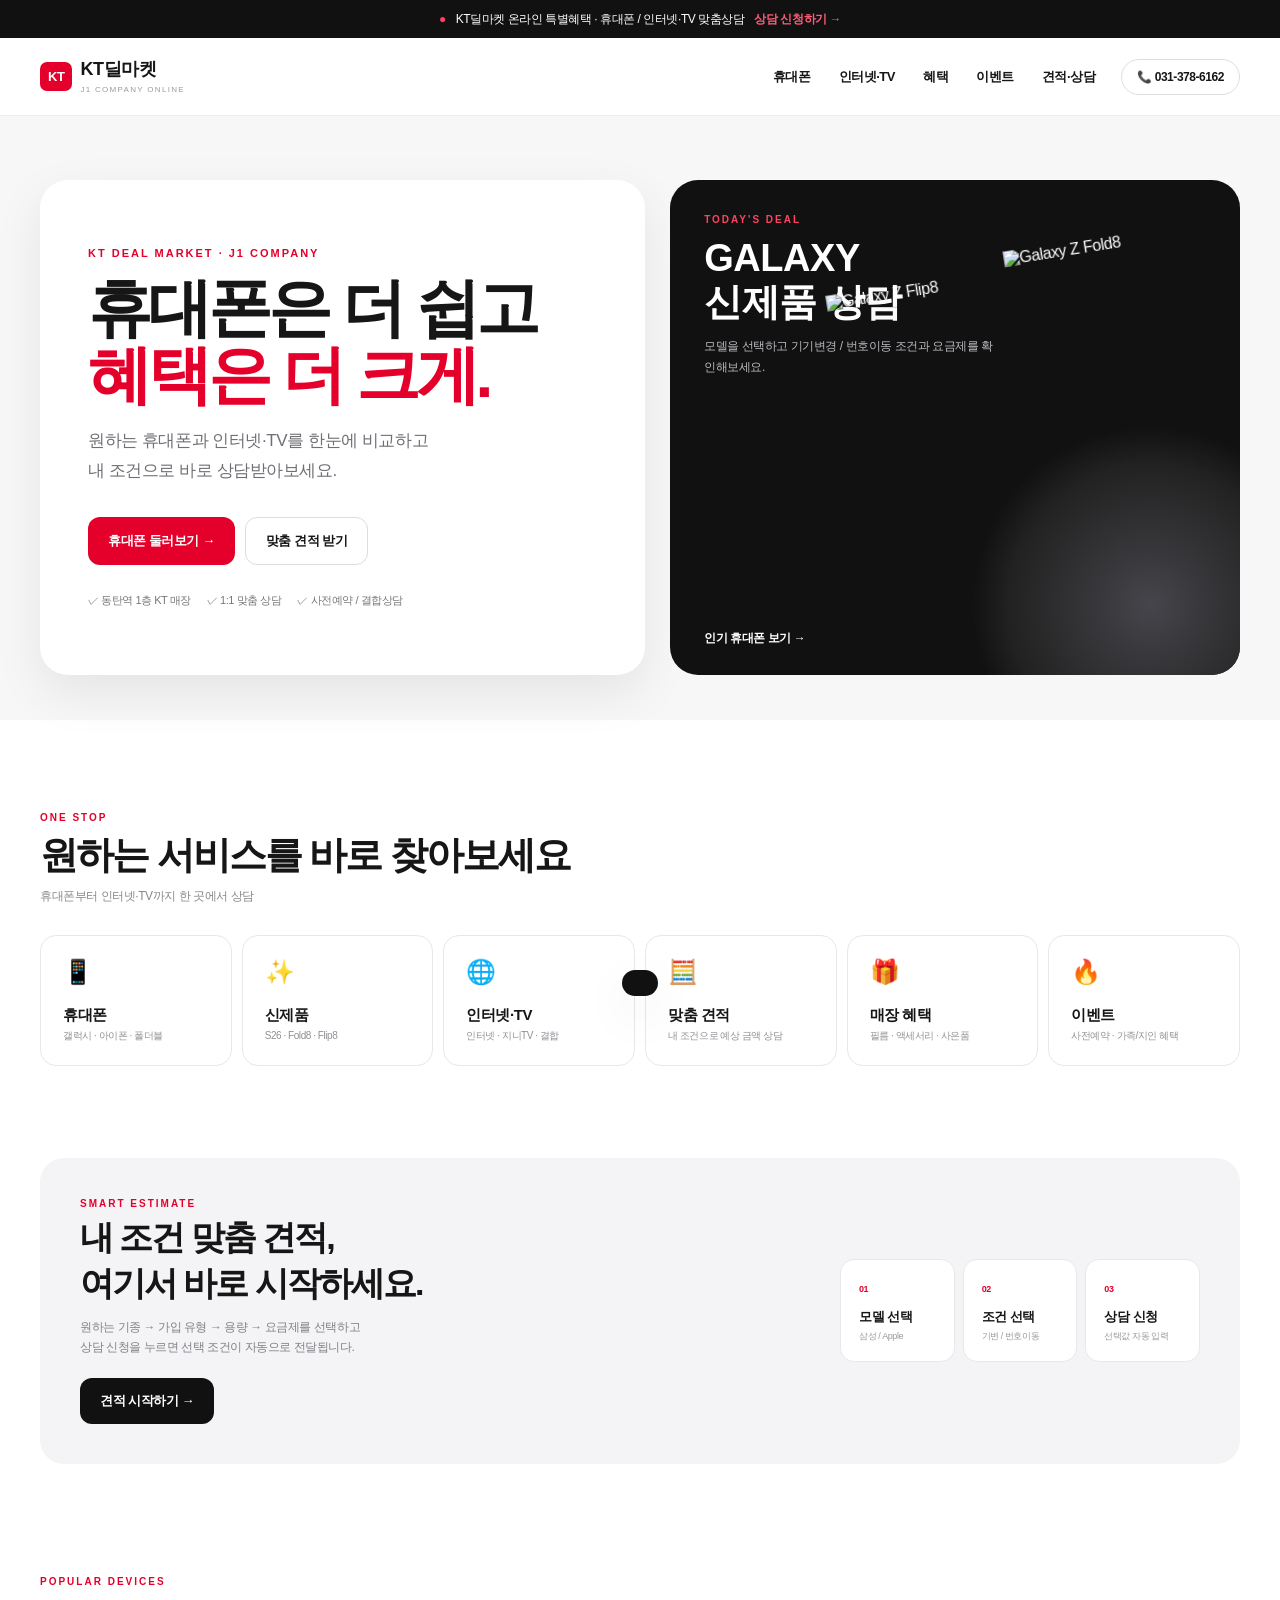
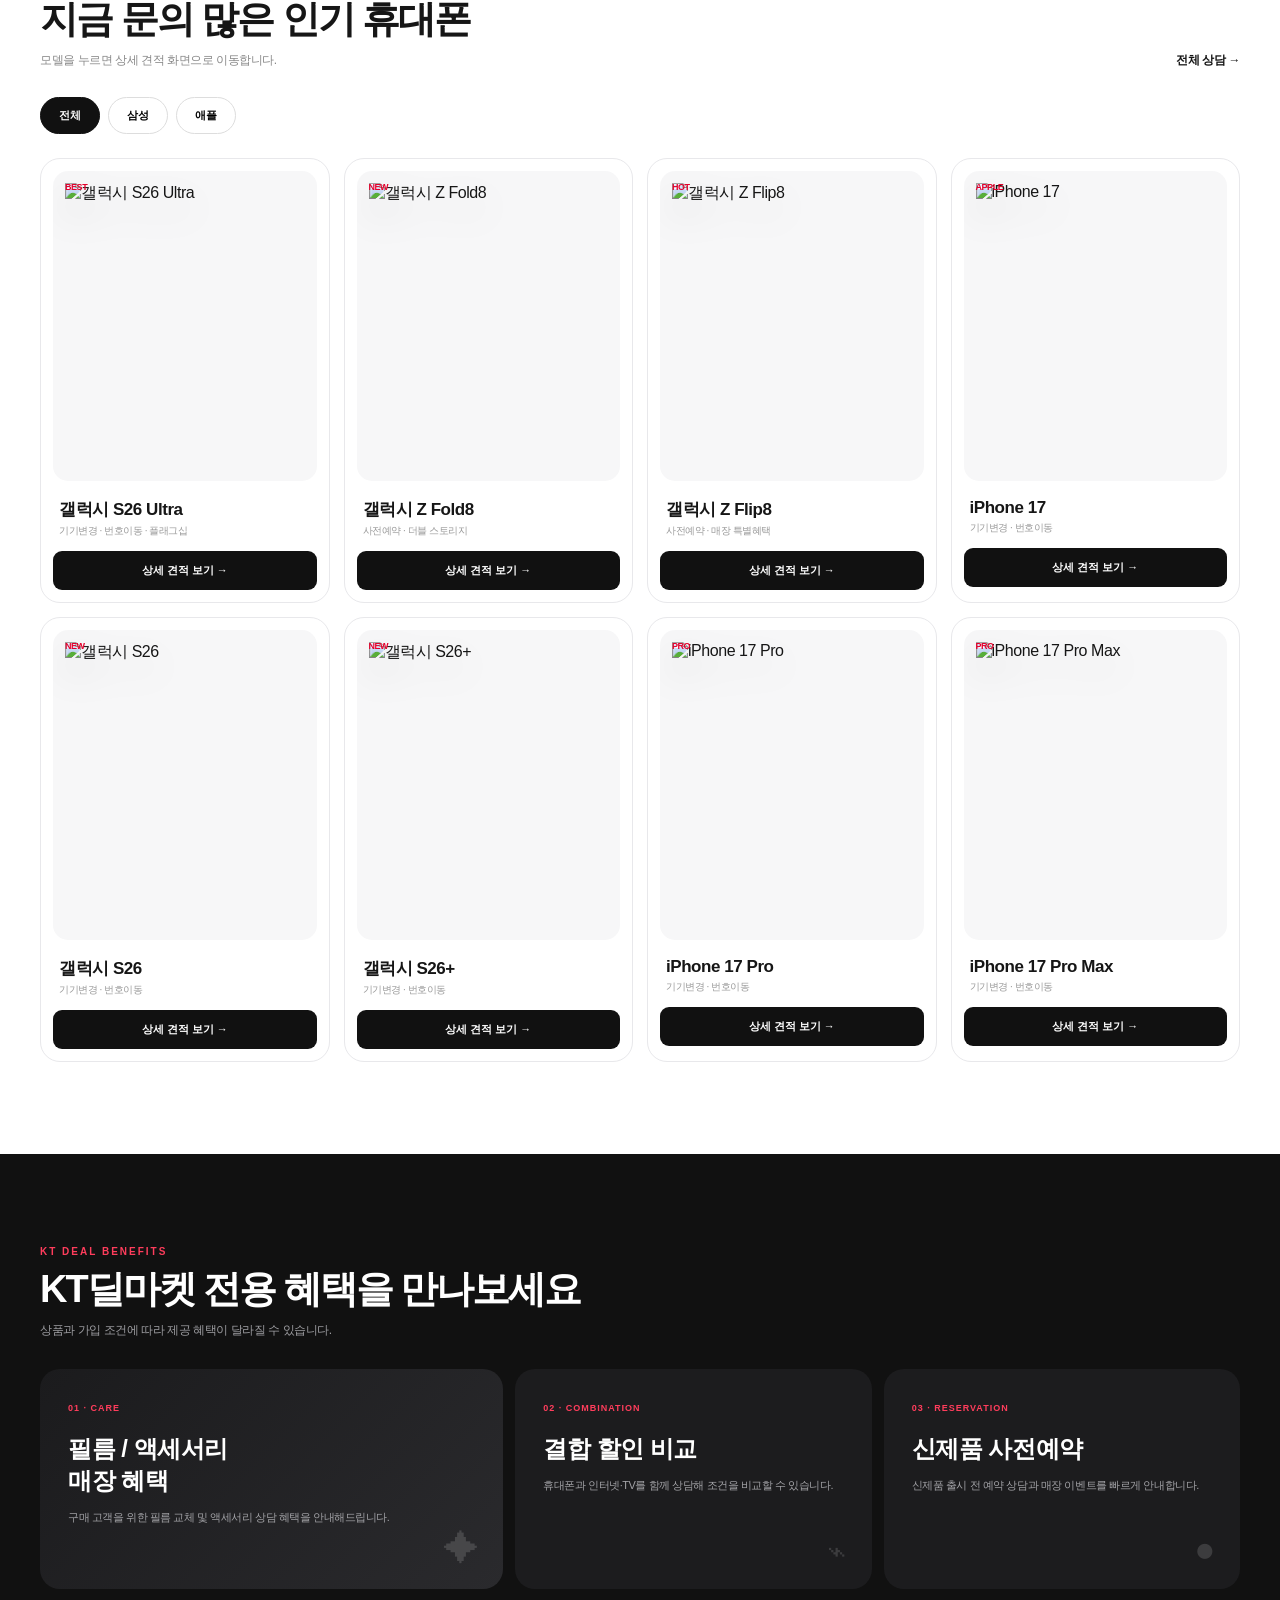
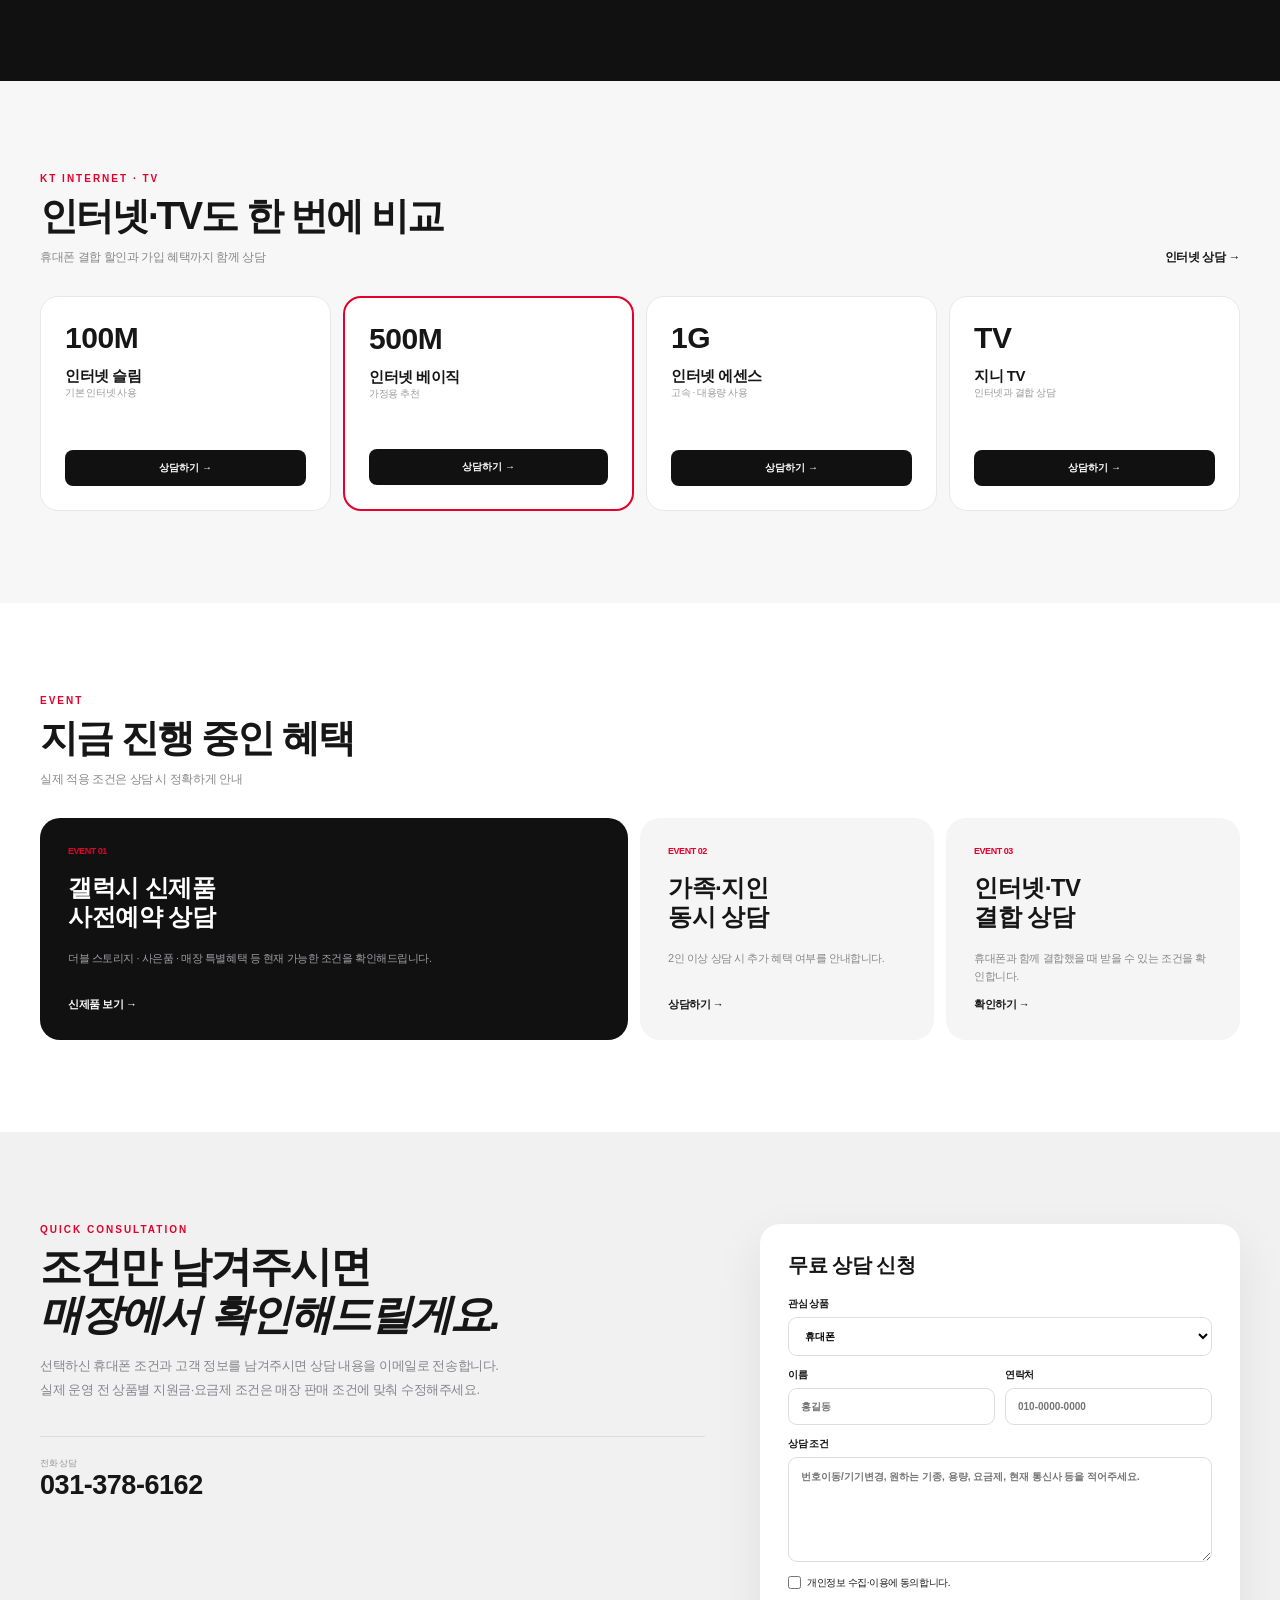
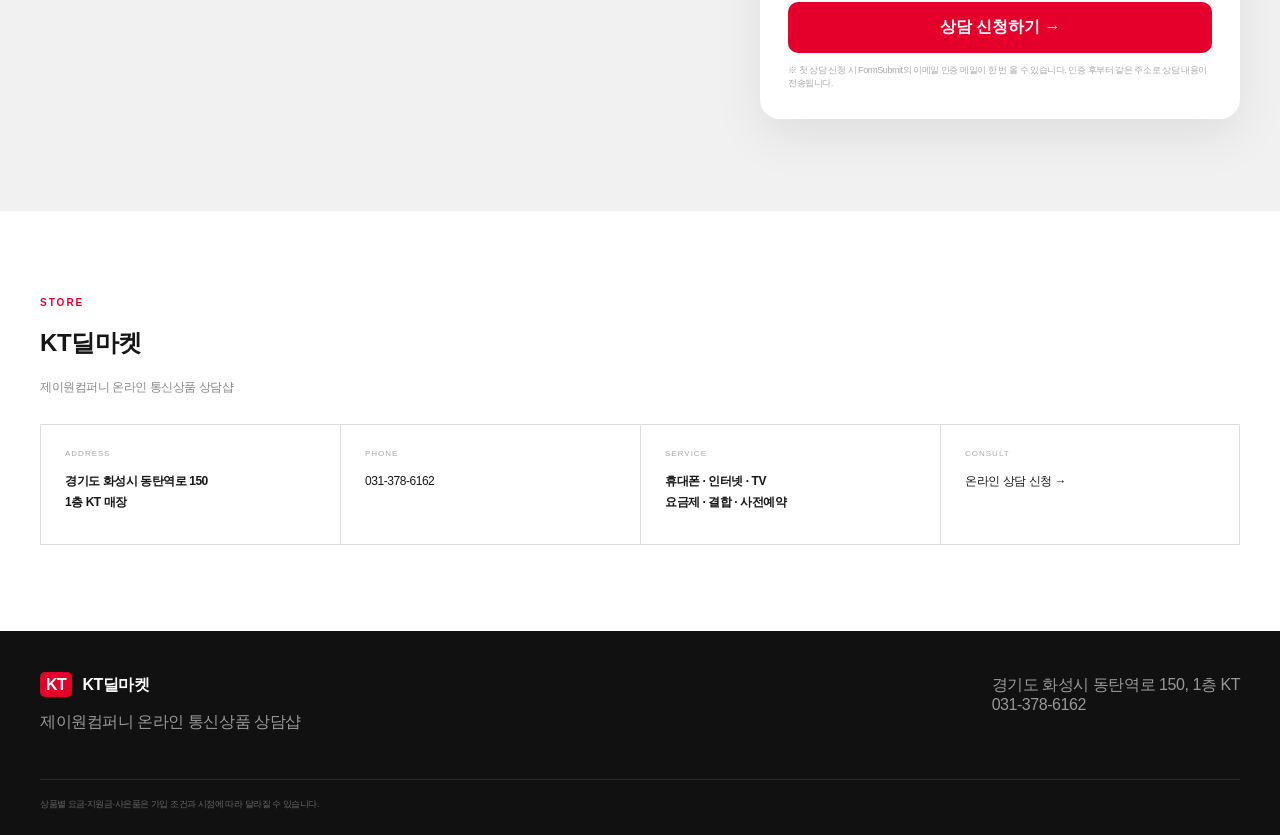
==== commit 76e6aac0: "Update index.html" ====
--- a/index.html
+++ b/index.html
@@ -29,6 +29,11 @@
 @media(max-width:980px){.hero-grid,.consult-box{grid-template-columns:1fr}.service-grid{grid-template-columns:repeat(3,1fr)}.product-grid{grid-template-columns:repeat(2,1fr)}.benefit-grid{grid-template-columns:1fr 1fr}.benefit.big{grid-column:1/-1}.inet-grid{grid-template-columns:1fr 1fr}.event-list{grid-template-columns:1fr 1fr}.event:first-child{grid-column:1/-1}.navlinks{display:none}.hamb{display:block;margin-left:auto}.nav-phone{display:none}}
 @media(max-width:600px){.wrap{width:calc(100% - 28px)}.notice{font-size:9px;height:36px}.header{height:70px}.brand b{font-size:15px}.hero{padding:28px 0}.hero-copy{padding:34px 25px;min-height:430px}.hero h1{font-size:42px;letter-spacing:-3px}.hero p{font-size:14px}.hero-actions{flex-direction:column}.hero-feature{min-height:420px;padding:27px}.hero-feature h2{font-size:30px}.hero-products{right:8px;top:78px}.hero-phone-img{width:115px;height:245px}.section{padding:65px 0}.section h2{font-size:31px}.section-head{display:block}.text-link{display:inline-block;margin-top:12px}.service-grid{grid-template-columns:1fr 1fr}.service-card{padding:17px}.product-grid{grid-template-columns:1fr 1fr;gap:9px}.product-imgbox{height:210px}.product h3{font-size:14px}.estimate-banner{grid-template-columns:1fr;padding:25px}.estimate-banner h3{font-size:28px}.estimate-steps{grid-template-columns:1fr 1fr 1fr}.step{padding:12px}.step b{font-size:11px}.benefit-grid,.inet-grid,.event-list{grid-template-columns:1fr}.benefit.big,.event:first-child{grid-column:auto}.consult h2{font-size:32px}.form-row{grid-template-columns:1fr}.store-grid{grid-template-columns:1fr 1fr}.store-item{padding:16px}.footer-row{display:block}.footer-row>div+div{margin-top:18px}.modal-body{grid-template-columns:1fr;padding:20px}.modal-photo{height:300px}.modal-head{padding:24px 20px 17px}.modal-head h2{font-size:25px}}
 </style>
+
+<style>
+.product-imgbox{background:#f7f7f8}.product-img{width:100%;height:100%;object-fit:contain;padding:12px}.modal-photo img{width:100%;height:100%;object-fit:contain;padding:18px}.hero-phone-img{width:180px;height:290px;object-fit:contain}.hero-products{gap:2px}.hero-products img:first-child{transform:translateY(16px)}
+@media(max-width:600px){.hero-phone-img{width:135px;height:220px}.hero-products{right:0;top:90px}}
+</style>
 </head>
 <body>
 <div class="notice"><span>●</span> KT딜마켓 온라인 특별혜택 · 휴대폰 / 인터넷·TV 맞춤상담 <a href="#consult">상담 신청하기 →</a></div>
@@ -41,7 +46,7 @@
 <main id="top">
 <section class="hero"><div class="wrap hero-grid">
 <div class="hero-copy"><div class="eyebrow">KT DEAL MARKET · J1 COMPANY</div><h1>휴대폰은 더 쉽고<br><em>혜택은 더 크게.</em></h1><p>원하는 휴대폰과 인터넷·TV를 한눈에 비교하고<br>내 조건으로 바로 상담받아보세요.</p><div class="hero-actions"><a class="btn-red" href="#phones">휴대폰 둘러보기 →</a><a class="btn-white" href="#consult">맞춤 견적 받기</a></div><div class="hero-proof"><span>✓ 동탄역 1층 KT 매장</span><span>✓ 1:1 맞춤 상담</span><span>✓ 사전예약 / 결합상담</span></div></div>
-<div class="hero-feature"><div class="hero-feature-top">TODAY'S DEAL</div><h2>GALAXY<br>신제품 상담</h2><p>모델을 선택하고 기기변경 / 번호이동 조건과 요금제를 확인해보세요.</p><div class="hero-products"><img class="hero-phone-img" src="https://assets.products-live.ao.com/Images/5a6ef0fc-3281-41bd-9e7c-d73bf7e3754c/1280x1280/1_B8_Front-%20-Back-with-Logo_Graphite_2000x2000.jpg" alt="Galaxy Z Flip8"><img class="hero-phone-img" src="https://m.media-amazon.com/images/I/519sEGAqbWL._AC_SL1500_.jpg" alt="Galaxy Z Fold8"></div><a href="#phones">인기 휴대폰 보기 →</a></div>
+<div class="hero-feature"><div class="hero-feature-top">TODAY'S DEAL</div><h2>GALAXY<br>신제품 상담</h2><p>모델을 선택하고 기기변경 / 번호이동 조건과 요금제를 확인해보세요.</p><div class="hero-products"><img class="hero-phone-img" src="https://images.samsung.com/hk_en/smartphones/galaxy-z-flip8/buy/B8_Global_KV_Video_PC_944x510.jpg" alt="Galaxy Z Flip8"><img class="hero-phone-img" src="https://images.samsung.com/hk_en/smartphones/galaxy-z-fold8/buy/H8_Global_KV_Video_PC_944x510.jpg" alt="Galaxy Z Fold8"></div><a href="#phones">인기 휴대폰 보기 →</a></div>
 </div></section>
 
 <section class="section"><div class="wrap"><div class="section-head"><div><div class="section-kicker">ONE STOP</div><h2>원하는 서비스를 바로 찾아보세요</h2><div class="section-sub">휴대폰부터 인터넷·TV까지 한 곳에서 상담</div></div></div><div class="service-grid">
@@ -84,13 +89,14 @@
 
 <script>
 const IMG={
-  s26:"https://i5.walmartimages.cl/asr/99a2641b-fbc2-4182-9ab9-2d056354075f.6afe35fa9d6685b3d8f370266224bab3.jpeg?odnBg=ffffff&odnHeight=2000&odnWidth=2000",
-  fold8:"https://m.media-amazon.com/images/I/519sEGAqbWL._AC_SL1500_.jpg",
-  flip8:"https://assets.products-live.ao.com/Images/5a6ef0fc-3281-41bd-9e7c-d73bf7e3754c/1280x1280/1_B8_Front-%20-Back-with-Logo_Graphite_2000x2000.jpg",
-  iphone17:"https://naranjan.sg/cdn/shop/files/iP_17_white_173d0064-f0d2-46b7-9a33-4cbaebecac3c.jpg?v=1771532625&width=3840"
+  s26:'https://images.samsung.com/hk_en/smartphones/galaxy-s26/buy/[M1,M2]_Scale_Comparison_Image_inch,cm_gro_PC_944x510.jpg',
+  s26ultra:'https://images.samsung.com/hk_en/smartphones/galaxy-s26-ultra/buy/M3_S.comonlySingleKV_PC_944x510.jpg',
+  fold8:'https://images.samsung.com/hk_en/smartphones/galaxy-z-fold8/buy/H8_Global_KV_Video_PC_944x510.jpg',
+  flip8:'https://images.samsung.com/hk_en/smartphones/galaxy-z-flip8/buy/B8_Global_KV_Video_PC_944x510.jpg',
+  iphone17:'https://www.apple.com/newsroom/images/2025/09/apple-debuts-iphone-17/tile/Apple-iPhone-17-hero-250909-lp.jpg.news_app_ed.jpg'
 };
 const products=[
-{id:'s26ultra',brand:'samsung',tag:'BEST',name:'갤럭시 S26 Ultra',desc:'기기변경 · 번호이동 · 플래그십',img:IMG.s26,storage:['256GB','512GB','1TB']},
+{id:'s26ultra',brand:'samsung',tag:'BEST',name:'갤럭시 S26 Ultra',desc:'기기변경 · 번호이동 · 플래그십',img:IMG.s26ultra,storage:['256GB','512GB','1TB']},
 {id:'fold8',brand:'samsung',tag:'NEW',name:'갤럭시 Z Fold8',desc:'사전예약 · 더블 스토리지',img:IMG.fold8,storage:['256GB','512GB','1TB']},
 {id:'flip8',brand:'samsung',tag:'HOT',name:'갤럭시 Z Flip8',desc:'사전예약 · 매장 특별혜택',img:IMG.flip8,storage:['256GB','512GB']},
 {id:'iphone17',brand:'apple',tag:'APPLE',name:'iPhone 17',desc:'기기변경 · 번호이동',img:IMG.iphone17,storage:['256GB','512GB']},
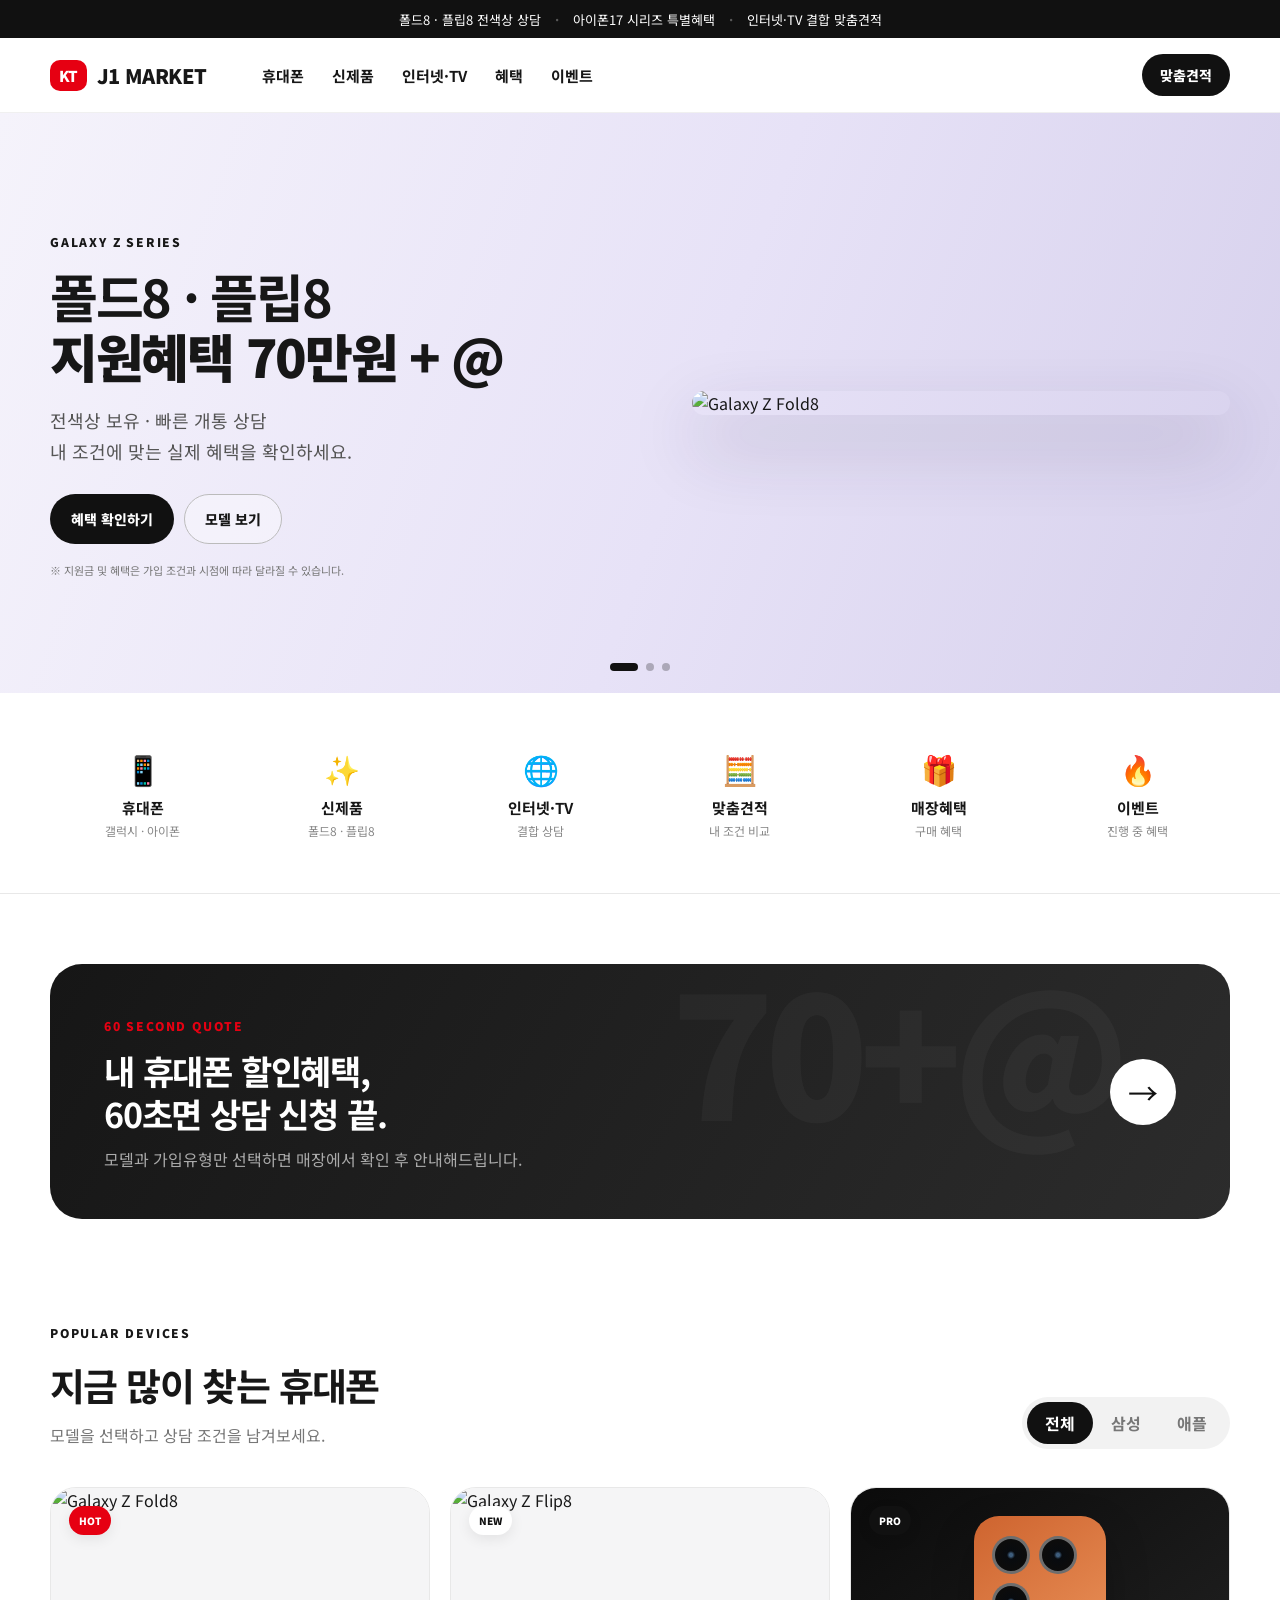
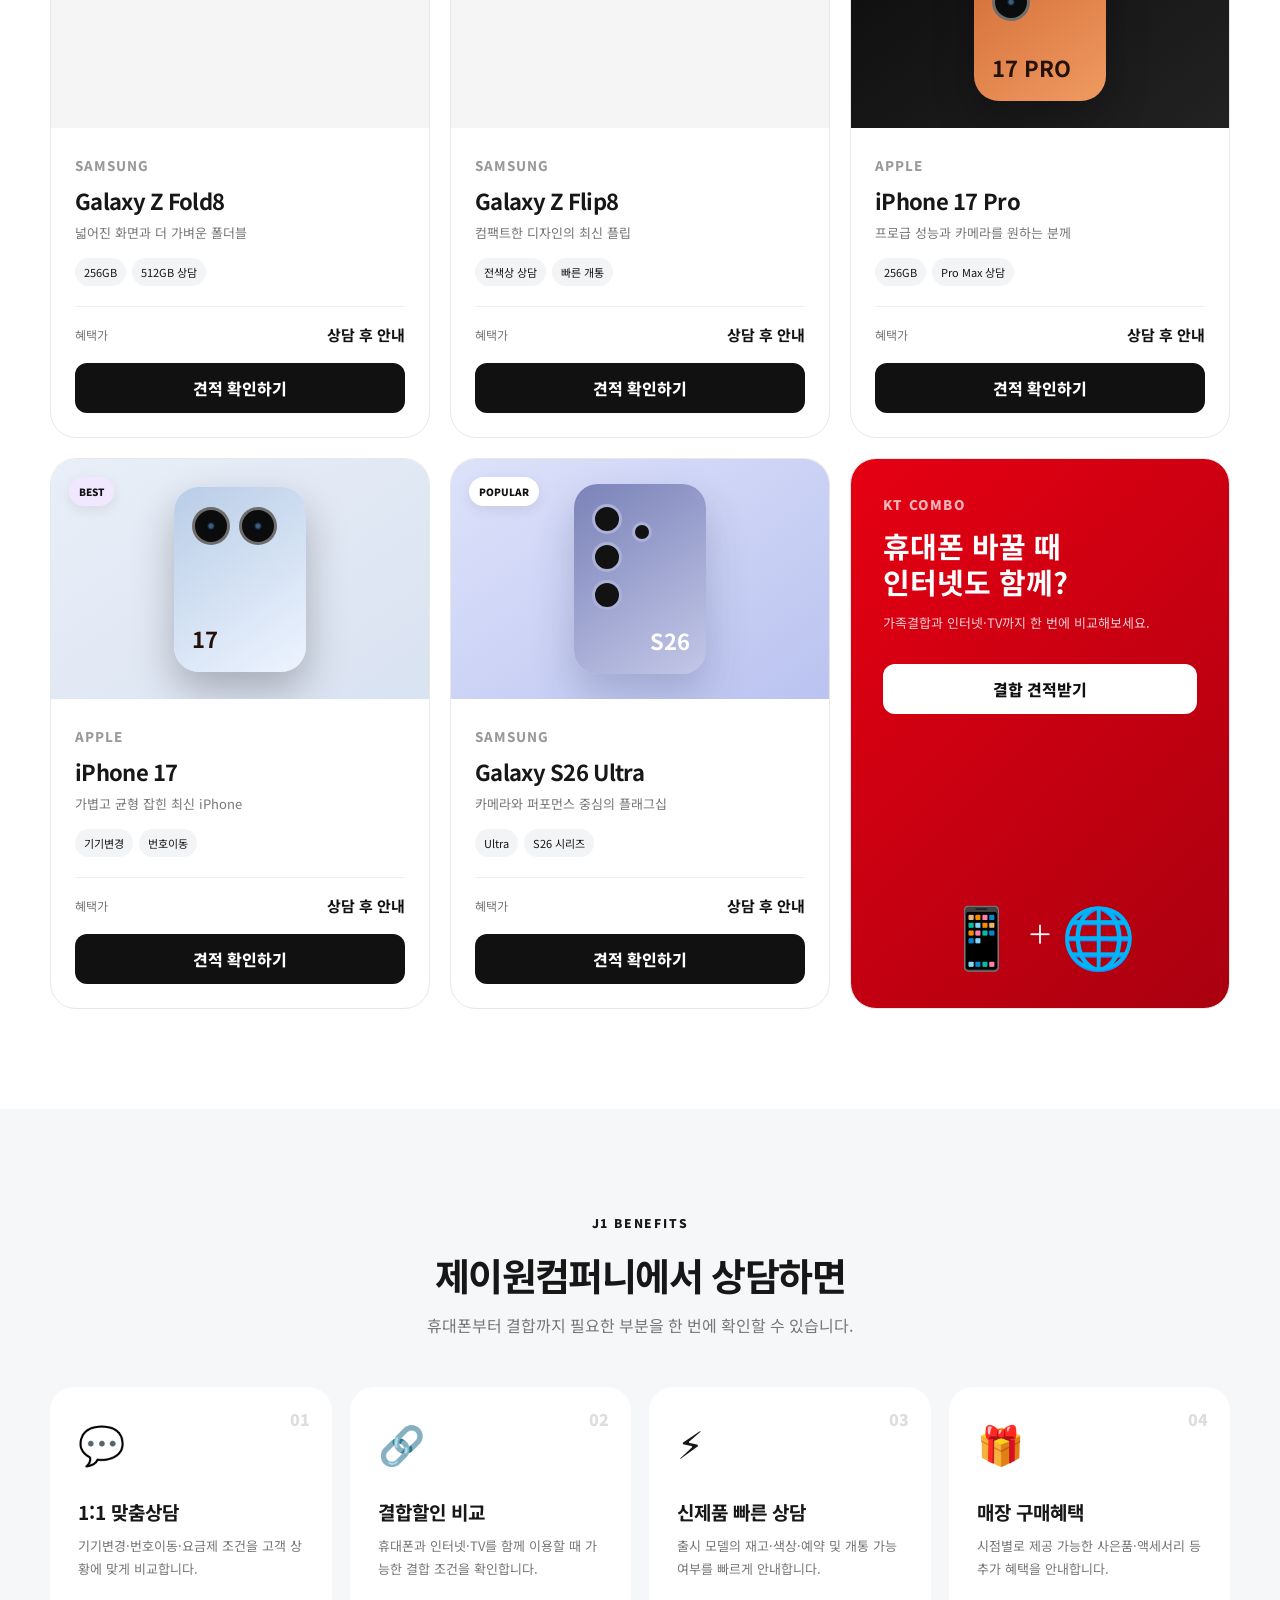
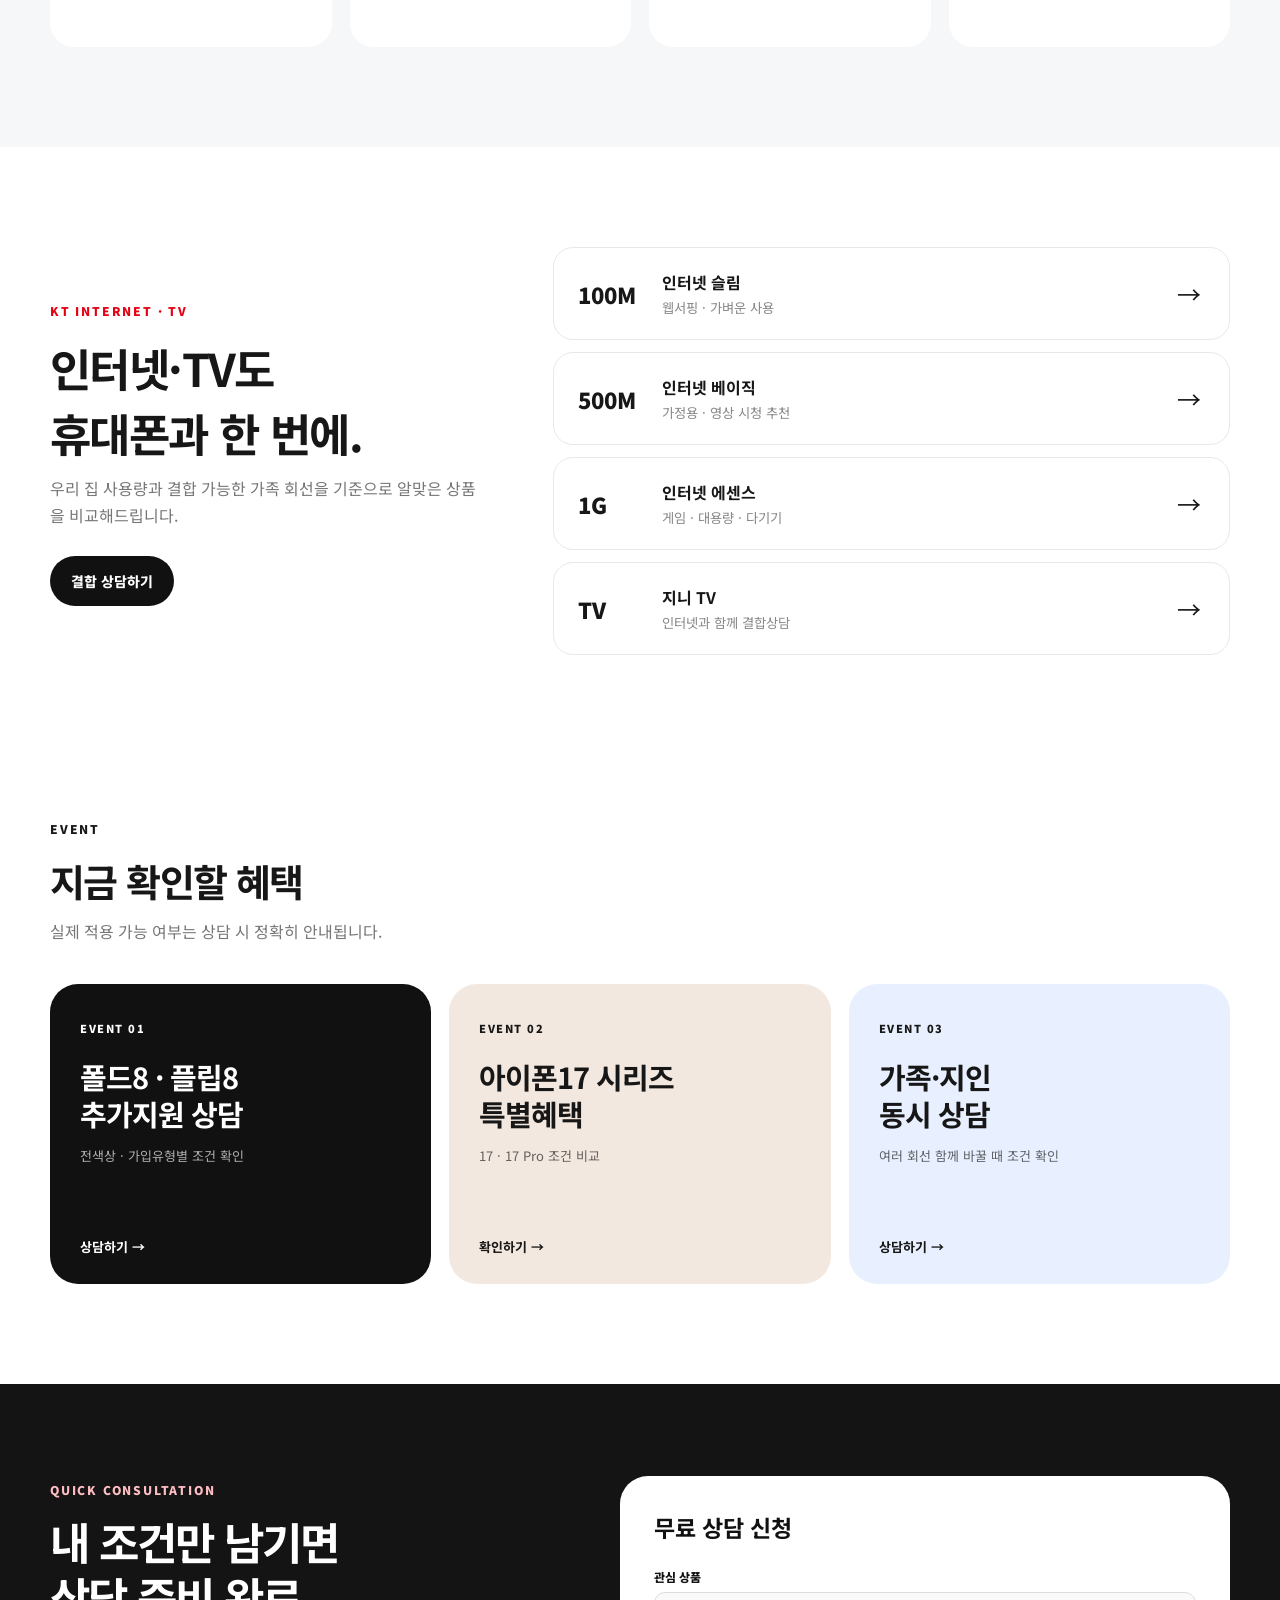
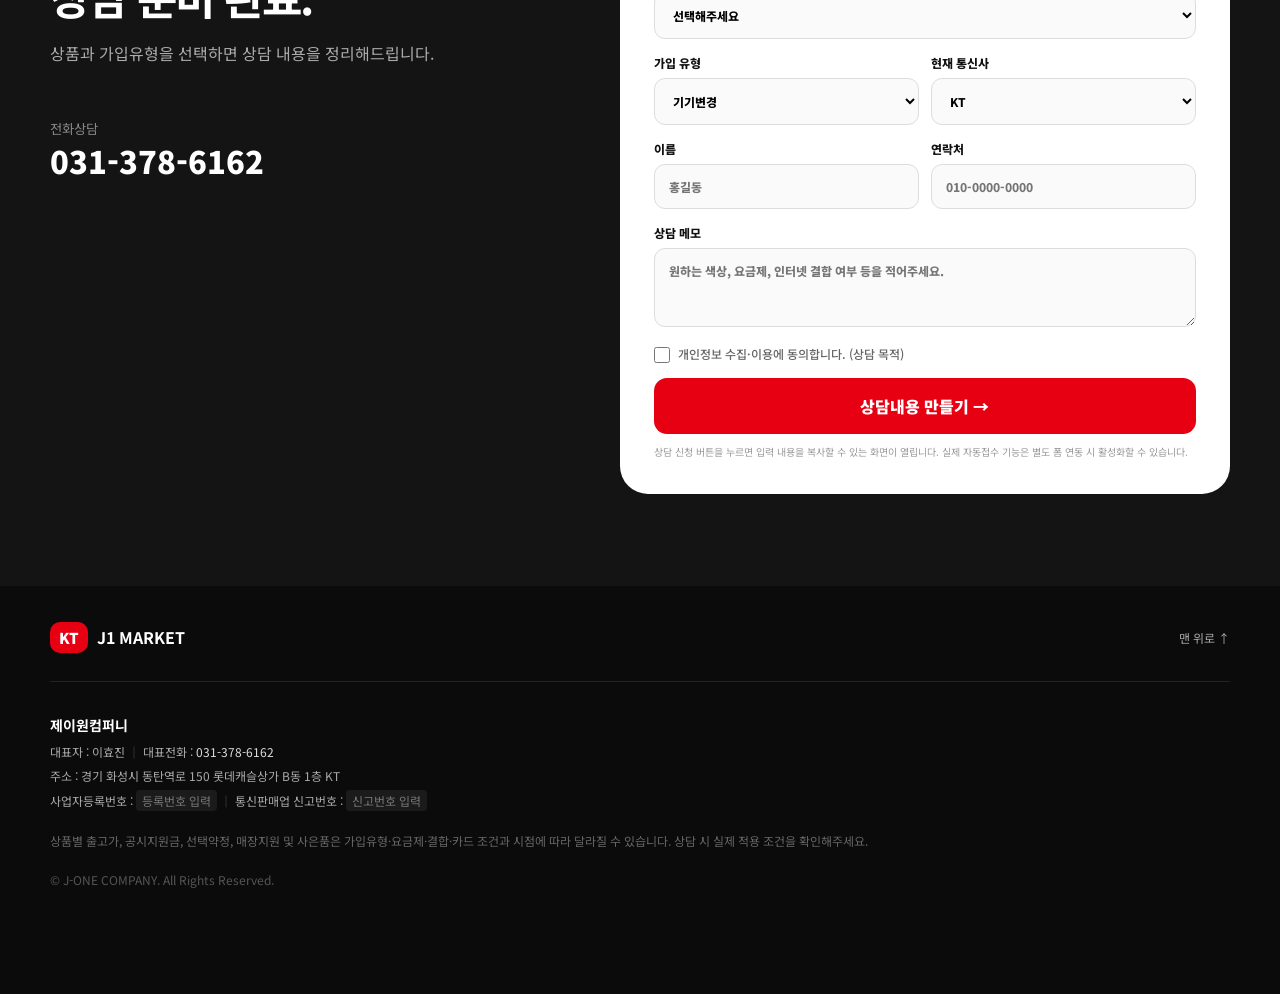
==== commit a2416920: "Add files via upload" ====
--- a/index.html
+++ b/index.html
@@ -1,121 +1,214 @@
 <!doctype html>
 <html lang="ko">
 <head>
-<meta charset="utf-8">
-<meta name="viewport" content="width=device-width,initial-scale=1,viewport-fit=cover">
-<title>KT딜마켓 | 휴대폰 · 인터넷·TV 온라인샵</title>
-<meta name="description" content="KT딜마켓 - 휴대폰, 인터넷·TV, 온라인 맞춤 견적과 상담 신청">
-<meta name="theme-color" content="#111111">
-<link rel="preconnect" href="https://fonts.googleapis.com">
-<link href="https://fonts.googleapis.com/css2?family=Pretendard:wght@400;500;600;700;800;900&display=swap" rel="stylesheet">
-<style>
-:root{--red:#e4002b;--red2:#ff3155;--black:#111;--dark:#171717;--soft:#f6f6f7;--line:#e8e8eb;--text:#161616;--muted:#7b7b83;--max:1200px;--shadow:0 18px 50px rgba(0,0,0,.08)}
-*{box-sizing:border-box}html{scroll-behavior:smooth}body{margin:0;font-family:Pretendard,"Noto Sans KR",Arial,sans-serif;color:var(--text);letter-spacing:-.45px;background:#fff}button,input,select,textarea{font:inherit}button{cursor:pointer}a{text-decoration:none;color:inherit}.wrap{width:min(var(--max),calc(100% - 40px));margin:auto}
-.notice{height:38px;background:#111;color:#fff;display:flex;align-items:center;justify-content:center;gap:10px;font-size:12px;overflow:hidden}.notice span{color:#ff415f}.notice a{font-weight:800;color:#ff5c79}
-.header{height:78px;border-bottom:1px solid #eee;background:rgba(255,255,255,.94);backdrop-filter:blur(16px);position:sticky;top:0;z-index:50}.nav{height:100%;width:min(var(--max),calc(100% - 40px));margin:auto;display:flex;align-items:center;gap:26px}.brand{display:grid;grid-template-columns:auto 1fr;gap:8px;align-items:center;line-height:1}.brand i{grid-row:1/3;background:var(--red);color:#fff;font-style:normal;font-weight:900;padding:8px;border-radius:7px;font-size:13px}.brand b{font-size:18px}.brand small{font-size:8px;color:#9b9b9f;letter-spacing:1.3px}.navlinks{display:flex;gap:28px;margin-left:auto;font-size:13px;font-weight:800}.navlinks a:hover{color:var(--red)}.nav-phone{border:1px solid #ddd;border-radius:999px;padding:10px 15px;font-size:12px;font-weight:800}.hamb{display:none;border:0;background:transparent;font-size:23px}
-.hero{background:#f7f7f8;padding:64px 0 45px}.hero-grid{display:grid;grid-template-columns:1.03fr .97fr;gap:25px;align-items:stretch}.hero-copy{background:#fff;border-radius:28px;padding:55px 48px;min-height:495px;display:flex;flex-direction:column;justify-content:center;box-shadow:var(--shadow)}.eyebrow{font-size:11px;font-weight:900;letter-spacing:2px;color:var(--red)}.hero h1{font-size:64px;line-height:1.05;letter-spacing:-4px;margin:16px 0}.hero h1 em{font-style:normal;color:var(--red)}.hero p{font-size:17px;line-height:1.8;color:#6f6f75;margin:0}.hero-actions{display:flex;gap:10px;margin-top:30px}.btn-red,.btn-dark,.btn-white{border:0;border-radius:12px;padding:14px 20px;font-weight:800;font-size:13px;display:inline-flex;align-items:center;justify-content:center}.btn-red{background:var(--red);color:#fff}.btn-dark{background:#111;color:#fff}.btn-white{background:#fff;border:1px solid #ddd}.hero-proof{display:flex;gap:16px;flex-wrap:wrap;margin-top:28px;color:#777;font-size:11px}.hero-feature{border-radius:28px;background:#111;color:#fff;position:relative;overflow:hidden;min-height:495px;padding:34px}.hero-feature:after{content:"";position:absolute;right:-90px;bottom:-110px;width:360px;height:360px;border-radius:50%;background:radial-gradient(circle at center,#45454b 0,#222 55%,transparent 70%)}.hero-feature-top{font-size:10px;letter-spacing:2px;color:#ff4260;font-weight:900}.hero-feature h2{font-size:38px;line-height:1.15;margin:12px 0}.hero-feature p{color:#bcbcc2;font-size:12px;line-height:1.7;max-width:290px}.hero-products{position:absolute;right:35px;top:70px;display:flex;align-items:flex-end;gap:10px;transform:rotate(-9deg)}.hero-phone-img{width:150px;height:300px;object-fit:contain;filter:drop-shadow(0 20px 35px rgba(0,0,0,.35))}.hero-feature a{position:absolute;bottom:28px;left:34px;font-weight:800;font-size:12px;z-index:2}
-.section{padding:92px 0}.section-head{display:flex;justify-content:space-between;align-items:end;gap:20px}.section-kicker{font-size:10px;color:var(--red);font-weight:900;letter-spacing:2px}.section h2{font-size:38px;letter-spacing:-2px;margin:7px 0}.section-sub{font-size:12px;color:#888}.text-link{font-size:12px;font-weight:800}
-.service-grid{display:grid;grid-template-columns:repeat(6,1fr);gap:10px;margin-top:30px}.service-card{border:1px solid var(--line);border-radius:16px;padding:22px;transition:.2s;background:#fff}.service-card:hover{transform:translateY(-4px);box-shadow:var(--shadow)}.service-icon{font-size:24px;margin-bottom:20px}.service-card b{display:block;font-size:15px}.service-card span{font-size:10px;color:#909096;line-height:1.5}
-.estimate-banner{background:#f4f4f6;border-radius:24px;padding:40px;display:grid;grid-template-columns:1fr 360px;gap:30px;align-items:center}.estimate-banner h3{font-size:34px;letter-spacing:-2px;margin:6px 0 10px}.estimate-banner p{color:#808087;font-size:12px;line-height:1.7;margin:0}.estimate-steps{display:grid;grid-template-columns:repeat(3,1fr);gap:8px}.step{background:#fff;border:1px solid #e8e8eb;border-radius:14px;padding:18px}.step small{color:var(--red);font-size:9px;font-weight:900}.step b{display:block;margin-top:12px;font-size:13px}.step span{display:block;font-size:9px;color:#999;margin-top:4px}
-.tabs{display:flex;gap:8px;margin:28px 0 24px}.tab{border:1px solid #ddd;background:#fff;padding:10px 18px;border-radius:999px;font-size:11px;font-weight:800}.tab.active{background:#111;color:#fff;border-color:#111}.product-grid{display:grid;grid-template-columns:repeat(4,1fr);gap:14px}.product{border:1px solid var(--line);border-radius:20px;padding:12px;background:#fff;position:relative;overflow:hidden;transition:.2s}.product:hover{transform:translateY(-4px);box-shadow:var(--shadow)}.product-tag{position:absolute;left:24px;top:23px;color:var(--red);font-size:9px;font-weight:900;z-index:3}.product-imgbox{height:310px;border-radius:15px;background:#f3f3f5;display:flex;align-items:center;justify-content:center;overflow:hidden}.product-img{width:88%;height:88%;object-fit:contain;filter:drop-shadow(0 15px 18px rgba(0,0,0,.12))}.product h3{font-size:17px;margin:17px 6px 3px}.product p{font-size:10px;color:#999;margin:0 6px 13px}.product button{width:100%;border:0;border-radius:9px;padding:12px;background:#111;color:#fff;font-size:11px;font-weight:800}
-.dark{background:#111;color:#fff}.dark .section-kicker{color:#ff3d5c}.dark .section-sub{color:#9c9ca0}.benefit-grid{display:grid;grid-template-columns:1.3fr 1fr 1fr;gap:12px;margin-top:30px}.benefit{border-radius:20px;min-height:220px;padding:28px;position:relative;overflow:hidden;background:#1c1c1e}.benefit.big{background:linear-gradient(135deg,#1b1b1d,#2a2a2d)}.benefit small{font-size:9px;color:#ff3d5c;font-weight:900;letter-spacing:1px}.benefit h3{font-size:24px;margin:18px 0 8px}.benefit p{font-size:11px;line-height:1.7;color:#a3a3a7}.benefit .mini{position:absolute;right:25px;bottom:20px;font-size:35px;opacity:.14}
-.internet{background:#f7f7f8}.inet-grid{display:grid;grid-template-columns:repeat(4,1fr);gap:12px;margin-top:30px}.inet{background:#fff;border:1px solid var(--line);border-radius:18px;padding:24px;min-height:215px;display:flex;flex-direction:column}.inet strong{font-size:30px}.inet b{font-size:15px;margin-top:12px}.inet span{font-size:10px;color:#999}.inet button{margin-top:auto;border:0;background:#111;color:#fff;border-radius:8px;padding:11px;font-size:10px;font-weight:800}.inet.hot{border:2px solid var(--red)}
-.event-list{display:grid;grid-template-columns:2fr 1fr 1fr;gap:12px;margin-top:30px}.event{border-radius:20px;background:#f5f5f6;padding:28px;min-height:220px;display:flex;flex-direction:column}.event:first-child{background:#111;color:#fff}.event small{font-size:9px;color:var(--red);font-weight:900}.event h3{font-size:24px;line-height:1.2;margin:18px 0 8px}.event p{font-size:11px;color:#888;line-height:1.6}.event:first-child p{color:#9f9fa4}.event a{margin-top:auto;font-size:11px;font-weight:800}
-.consult{padding:92px 0;background:#f1f1f2}.consult-box{display:grid;grid-template-columns:1fr 480px;gap:55px;align-items:start}.consult h2{font-size:42px;line-height:1.15;letter-spacing:-2px;margin:8px 0 15px}.consult-copy p{font-size:13px;color:#85858b;line-height:1.8}.call{margin-top:35px;padding-top:20px;border-top:1px solid #ddd}.call small{display:block;color:#999;font-size:9px}.call a{font-size:27px;font-weight:900}.form{background:#fff;border-radius:20px;padding:28px;box-shadow:var(--shadow)}.form h3{margin:0 0 18px;font-size:20px}.form label{display:block;font-size:10px;font-weight:800;margin-bottom:12px}.form input,.form select,.form textarea{width:100%;padding:12px;border:1px solid #ddd;border-radius:9px;margin-top:6px;outline:0;background:#fff}.form textarea{min-height:105px;resize:vertical}.form-row{display:grid;grid-template-columns:1fr 1fr;gap:10px}.agree{display:flex!important;align-items:center;font-weight:500!important}.agree input{width:auto;margin:0 6px 0 0}.form .submit{width:100%;border:0;border-radius:10px;padding:15px;background:var(--red);color:#fff;font-weight:900}.form-note{font-size:9px;color:#aaa;line-height:1.5;margin-top:11px}
-.store{padding:86px 0}.store-grid{display:grid;grid-template-columns:repeat(4,1fr);border-top:1px solid #ddd;margin-top:28px}.store-item{padding:24px;border-bottom:1px solid #ddd;border-left:1px solid #ddd;min-height:120px}.store-item:last-child{border-right:1px solid #ddd}.store-item small{display:block;font-size:8px;color:#aaa;letter-spacing:1px;margin-bottom:13px}.store-item b,.store-item a{font-size:12px;line-height:1.7}
-footer{background:#111;color:#999;padding:44px 0 24px}.footer-row{display:flex;justify-content:space-between;gap:25px}.footer-row strong{color:#fff;font-size:16px}.footer-row i{font-style:normal;background:var(--red);color:#fff;padding:4px 6px;border-radius:5px;margin-right:6px}.copyright{border-top:1px solid #2b2b2b;margin-top:30px;padding-top:18px;font-size:9px;color:#666}
-.overlay{display:none;position:fixed;inset:0;background:rgba(0,0,0,.65);z-index:100;padding:18px}.overlay.show{display:flex;align-items:center;justify-content:center}.modal{width:min(1080px,100%);max-height:94vh;overflow:auto;background:#fff;border-radius:24px;position:relative}.close{position:absolute;right:18px;top:18px;width:40px;height:40px;border:0;border-radius:50%;background:#f3f3f4;font-size:20px;z-index:3}.modal-head{padding:32px 34px 20px;border-bottom:1px solid #eee}.modal-head small{font-size:9px;color:var(--red);font-weight:900;letter-spacing:2px}.modal-head h2{font-size:31px;margin:7px 0 5px}.modal-head p{font-size:11px;color:#8b8b90;margin:0}.modal-body{display:grid;grid-template-columns:370px 1fr;gap:34px;padding:30px 34px 34px}.modal-photo{height:480px;border-radius:18px;background:#f4f4f5;display:flex;align-items:center;justify-content:center}.modal-photo img{width:90%;height:90%;object-fit:contain;filter:drop-shadow(0 20px 25px rgba(0,0,0,.12))}.option-title{font-size:11px;font-weight:900;margin:0 0 9px}.option-group{display:flex;flex-wrap:wrap;gap:8px;margin-bottom:22px}.option{border:1px solid #ddd;background:#fff;border-radius:9px;padding:11px 14px;font-size:11px;font-weight:800}.option.active{background:#111;color:#fff;border-color:#111}.summary{background:#111;color:#fff;border-radius:15px;padding:20px;margin-top:8px}.summary small{display:block;color:#a8a8ad;font-size:9px}.summary strong{display:block;font-size:29px;margin:5px 0}.summary p{margin:0;color:#9d9da2;font-size:9px;line-height:1.5}.modal-actions{display:flex;gap:8px;margin-top:12px}.modal-actions button,.modal-actions a{flex:1;border:0;border-radius:10px;padding:14px;font-size:11px;font-weight:900;text-align:center}.go-consult{background:var(--red);color:#fff}.go-call{background:#111;color:#fff}
-#toast{position:fixed;left:50%;bottom:24px;transform:translate(-50%,120px);background:#111;color:#fff;padding:13px 18px;border-radius:999px;font-size:11px;z-index:200;transition:.25s;box-shadow:var(--shadow)}#toast.show{transform:translate(-50%,0)}
-@media(max-width:980px){.hero-grid,.consult-box{grid-template-columns:1fr}.service-grid{grid-template-columns:repeat(3,1fr)}.product-grid{grid-template-columns:repeat(2,1fr)}.benefit-grid{grid-template-columns:1fr 1fr}.benefit.big{grid-column:1/-1}.inet-grid{grid-template-columns:1fr 1fr}.event-list{grid-template-columns:1fr 1fr}.event:first-child{grid-column:1/-1}.navlinks{display:none}.hamb{display:block;margin-left:auto}.nav-phone{display:none}}
-@media(max-width:600px){.wrap{width:calc(100% - 28px)}.notice{font-size:9px;height:36px}.header{height:70px}.brand b{font-size:15px}.hero{padding:28px 0}.hero-copy{padding:34px 25px;min-height:430px}.hero h1{font-size:42px;letter-spacing:-3px}.hero p{font-size:14px}.hero-actions{flex-direction:column}.hero-feature{min-height:420px;padding:27px}.hero-feature h2{font-size:30px}.hero-products{right:8px;top:78px}.hero-phone-img{width:115px;height:245px}.section{padding:65px 0}.section h2{font-size:31px}.section-head{display:block}.text-link{display:inline-block;margin-top:12px}.service-grid{grid-template-columns:1fr 1fr}.service-card{padding:17px}.product-grid{grid-template-columns:1fr 1fr;gap:9px}.product-imgbox{height:210px}.product h3{font-size:14px}.estimate-banner{grid-template-columns:1fr;padding:25px}.estimate-banner h3{font-size:28px}.estimate-steps{grid-template-columns:1fr 1fr 1fr}.step{padding:12px}.step b{font-size:11px}.benefit-grid,.inet-grid,.event-list{grid-template-columns:1fr}.benefit.big,.event:first-child{grid-column:auto}.consult h2{font-size:32px}.form-row{grid-template-columns:1fr}.store-grid{grid-template-columns:1fr 1fr}.store-item{padding:16px}.footer-row{display:block}.footer-row>div+div{margin-top:18px}.modal-body{grid-template-columns:1fr;padding:20px}.modal-photo{height:300px}.modal-head{padding:24px 20px 17px}.modal-head h2{font-size:25px}}
-</style>
-
-<style>
-.product-imgbox{background:#f7f7f8}.product-img{width:100%;height:100%;object-fit:contain;padding:12px}.modal-photo img{width:100%;height:100%;object-fit:contain;padding:18px}.hero-phone-img{width:180px;height:290px;object-fit:contain}.hero-products{gap:2px}.hero-products img:first-child{transform:translateY(16px)}
-@media(max-width:600px){.hero-phone-img{width:135px;height:220px}.hero-products{right:0;top:90px}}
-</style>
+  <meta charset="utf-8" />
+  <meta name="viewport" content="width=device-width,initial-scale=1,viewport-fit=cover" />
+  <meta name="theme-color" content="#111111" />
+  <meta name="description" content="KT 제이원컴퍼니 동탄역점 온라인 휴대폰 · 인터넷 · TV 맞춤상담" />
+  <title>KT J1 MARKET | 휴대폰 · 인터넷 · TV</title>
+  <link rel="preconnect" href="https://fonts.googleapis.com">
+  <link rel="preconnect" href="https://fonts.gstatic.com" crossorigin>
+  <link href="https://fonts.googleapis.com/css2?family=Noto+Sans+KR:wght@400;500;600;700;800;900&display=swap" rel="stylesheet">
+  <link rel="stylesheet" href="styles.css" />
 </head>
 <body>
-<div class="notice"><span>●</span> KT딜마켓 온라인 특별혜택 · 휴대폰 / 인터넷·TV 맞춤상담 <a href="#consult">상담 신청하기 →</a></div>
-<header class="header"><div class="nav">
-<a class="brand" href="#top"><i>KT</i><b>KT딜마켓</b><small>J1 COMPANY ONLINE</small></a>
-<nav class="navlinks"><a href="#phones">휴대폰</a><a href="#internet">인터넷·TV</a><a href="#benefits">혜택</a><a href="#events">이벤트</a><a href="#consult">견적·상담</a></nav>
-<a class="nav-phone" href="tel:0313786162">📞 031-378-6162</a><button class="hamb" onclick="document.querySelector('.navlinks').classList.toggle('mobile-open')">☰</button>
-</div></header>
-
-<main id="top">
-<section class="hero"><div class="wrap hero-grid">
-<div class="hero-copy"><div class="eyebrow">KT DEAL MARKET · J1 COMPANY</div><h1>휴대폰은 더 쉽고<br><em>혜택은 더 크게.</em></h1><p>원하는 휴대폰과 인터넷·TV를 한눈에 비교하고<br>내 조건으로 바로 상담받아보세요.</p><div class="hero-actions"><a class="btn-red" href="#phones">휴대폰 둘러보기 →</a><a class="btn-white" href="#consult">맞춤 견적 받기</a></div><div class="hero-proof"><span>✓ 동탄역 1층 KT 매장</span><span>✓ 1:1 맞춤 상담</span><span>✓ 사전예약 / 결합상담</span></div></div>
-<div class="hero-feature"><div class="hero-feature-top">TODAY'S DEAL</div><h2>GALAXY<br>신제품 상담</h2><p>모델을 선택하고 기기변경 / 번호이동 조건과 요금제를 확인해보세요.</p><div class="hero-products"><img class="hero-phone-img" src="https://images.samsung.com/hk_en/smartphones/galaxy-z-flip8/buy/B8_Global_KV_Video_PC_944x510.jpg" alt="Galaxy Z Flip8"><img class="hero-phone-img" src="https://images.samsung.com/hk_en/smartphones/galaxy-z-fold8/buy/H8_Global_KV_Video_PC_944x510.jpg" alt="Galaxy Z Fold8"></div><a href="#phones">인기 휴대폰 보기 →</a></div>
-</div></section>
-
-<section class="section"><div class="wrap"><div class="section-head"><div><div class="section-kicker">ONE STOP</div><h2>원하는 서비스를 바로 찾아보세요</h2><div class="section-sub">휴대폰부터 인터넷·TV까지 한 곳에서 상담</div></div></div><div class="service-grid">
-<a class="service-card" href="#phones"><div class="service-icon">📱</div><b>휴대폰</b><span>갤럭시 · 아이폰 · 폴더블</span></a>
-<a class="service-card" href="#phones" onclick="setBrand('samsung');return true"><div class="service-icon">✨</div><b>신제품</b><span>S26 · Fold8 · Flip8</span></a>
-<a class="service-card" href="#internet"><div class="service-icon">🌐</div><b>인터넷·TV</b><span>인터넷 · 지니TV · 결합</span></a>
-<a class="service-card" href="#consult"><div class="service-icon">🧮</div><b>맞춤 견적</b><span>내 조건으로 예상 금액 상담</span></a>
-<a class="service-card" href="#benefits"><div class="service-icon">🎁</div><b>매장 혜택</b><span>필름 · 액세서리 · 사은품</span></a>
-<a class="service-card" href="#events"><div class="service-icon">🔥</div><b>이벤트</b><span>사전예약 · 가족/지인 혜택</span></a>
-</div></div></section>
-
-<section class="section" style="padding-top:0"><div class="wrap"><div class="estimate-banner"><div><div class="section-kicker">SMART ESTIMATE</div><h3>내 조건 맞춤 견적,<br>여기서 바로 시작하세요.</h3><p>원하는 기종 → 가입 유형 → 용량 → 요금제를 선택하고<br>상담 신청을 누르면 선택 조건이 자동으로 전달됩니다.</p><div style="margin-top:20px"><a class="btn-dark" href="#phones">견적 시작하기 →</a></div></div><div class="estimate-steps"><div class="step"><small>01</small><b>모델 선택</b><span>삼성 / Apple</span></div><div class="step"><small>02</small><b>조건 선택</b><span>기변 / 번호이동</span></div><div class="step"><small>03</small><b>상담 신청</b><span>선택값 자동 입력</span></div></div></div></div></section>
-
-<section id="phones" class="section" style="padding-top:20px"><div class="wrap"><div class="section-head"><div><div class="section-kicker">POPULAR DEVICES</div><h2>지금 문의 많은 인기 휴대폰</h2><div class="section-sub">모델을 누르면 상세 견적 화면으로 이동합니다.</div></div><a class="text-link" href="#consult">전체 상담 →</a></div><div class="tabs"><button class="tab active" onclick="setBrand('all')">전체</button><button class="tab" onclick="setBrand('samsung')">삼성</button><button class="tab" onclick="setBrand('apple')">애플</button></div><div id="productGrid" class="product-grid"></div></div></section>
-
-<section id="benefits" class="section dark"><div class="wrap"><div class="section-head"><div><div class="section-kicker">KT DEAL BENEFITS</div><h2>KT딜마켓 전용 혜택을 만나보세요</h2><div class="section-sub">상품과 가입 조건에 따라 제공 혜택이 달라질 수 있습니다.</div></div></div><div class="benefit-grid"><div class="benefit big"><small>01 · CARE</small><h3>필름 / 액세서리<br>매장 혜택</h3><p>구매 고객을 위한 필름 교체 및 액세서리 상담 혜택을 안내해드립니다.</p><div class="mini">✦</div></div><div class="benefit"><small>02 · COMBINATION</small><h3>결합 할인 비교</h3><p>휴대폰과 인터넷·TV를 함께 상담해 조건을 비교할 수 있습니다.</p><div class="mini">⌁</div></div><div class="benefit"><small>03 · RESERVATION</small><h3>신제품 사전예약</h3><p>신제품 출시 전 예약 상담과 매장 이벤트를 빠르게 안내합니다.</p><div class="mini">●</div></div></div></div></section>
-
-<section id="internet" class="section internet"><div class="wrap"><div class="section-head"><div><div class="section-kicker">KT INTERNET · TV</div><h2>인터넷·TV도 한 번에 비교</h2><div class="section-sub">휴대폰 결합 할인과 가입 혜택까지 함께 상담</div></div><a class="text-link" href="#consult" onclick="pickProduct('인터넷·TV');return true">인터넷 상담 →</a></div><div class="inet-grid"><div class="inet"><strong>100M</strong><b>인터넷 슬림</b><span>기본 인터넷 사용</span><button onclick="pickProduct('인터넷 100M')">상담하기 →</button></div><div class="inet hot"><strong>500M</strong><b>인터넷 베이직</b><span>가정용 추천</span><button onclick="pickProduct('인터넷 500M')">상담하기 →</button></div><div class="inet"><strong>1G</strong><b>인터넷 에센스</b><span>고속 · 대용량 사용</span><button onclick="pickProduct('인터넷 1G')">상담하기 →</button></div><div class="inet"><strong>TV</strong><b>지니 TV</b><span>인터넷과 결합 상담</span><button onclick="pickProduct('인터넷 + TV')">상담하기 →</button></div></div></div></section>
-
-<section id="events" class="section"><div class="wrap"><div class="section-head"><div><div class="section-kicker">EVENT</div><h2>지금 진행 중인 혜택</h2><div class="section-sub">실제 적용 조건은 상담 시 정확하게 안내</div></div></div><div class="event-list"><article class="event"><small>EVENT 01</small><h3>갤럭시 신제품<br>사전예약 상담</h3><p>더블 스토리지 · 사은품 · 매장 특별혜택 등 현재 가능한 조건을 확인해드립니다.</p><a href="#phones">신제품 보기 →</a></article><article class="event"><small>EVENT 02</small><h3>가족·지인<br>동시 상담</h3><p>2인 이상 상담 시 추가 혜택 여부를 안내합니다.</p><a href="#consult" onclick="pickProduct('가족·지인 동시상담');return true">상담하기 →</a></article><article class="event"><small>EVENT 03</small><h3>인터넷·TV<br>결합 상담</h3><p>휴대폰과 함께 결합했을 때 받을 수 있는 조건을 확인합니다.</p><a href="#consult" onclick="pickProduct('인터넷·TV 결합');return true">확인하기 →</a></article></div></div></section>
-
-<section id="consult" class="consult"><div class="wrap consult-box"><div class="consult-copy"><div class="section-kicker">QUICK CONSULTATION</div><h2>조건만 남겨주시면<br><em>매장에서 확인해드릴게요.</em></h2><p>선택하신 휴대폰 조건과 고객 정보를 남겨주시면 상담 내용을 이메일로 전송합니다.<br>실제 운영 전 상품별 지원금·요금제 조건은 매장 판매 조건에 맞춰 수정해주세요.</p><div class="call"><small>전화 상담</small><a href="tel:0313786162">031-378-6162</a></div></div>
-<form class="form" id="consultForm" action="https://formsubmit.co/ds2nmm2@naver.com" method="POST">
-<input type="hidden" name="_subject" value="[KT딜마켓] 신규 상담 신청"><input type="hidden" name="_template" value="table"><input type="hidden" name="_captcha" value="false"><input type="hidden" name="_next" value="https://jonecompany.github.io/dongtan-kt/"><input type="hidden" name="사이트" value="KT딜마켓">
-<h3>무료 상담 신청</h3>
-<label>관심 상품<select id="formProduct" name="관심상품"><option>휴대폰</option><option>갤럭시 S26 Ultra</option><option>갤럭시 Z Fold8</option><option>갤럭시 Z Flip8</option><option>아이폰 17</option><option>아이폰 17 Pro</option><option>아이폰 17 Pro Max</option><option>인터넷·TV</option><option>인터넷 500M</option></select></label>
-<div class="form-row"><label>이름<input id="formName" name="이름" required placeholder="홍길동"></label><label>연락처<input id="formPhone" name="연락처" required placeholder="010-0000-0000" inputmode="tel"></label></div>
-<label>상담 조건<textarea id="formMsg" name="상담내용" required placeholder="번호이동/기기변경, 원하는 기종, 용량, 요금제, 현재 통신사 등을 적어주세요."></textarea></label>
-<label class="agree"><input type="checkbox" required> 개인정보 수집·이용에 동의합니다.</label>
-<button class="submit" type="submit">상담 신청하기 →</button>
-<div class="form-note">※ 첫 상담 신청 시 FormSubmit의 이메일 인증 메일이 한 번 올 수 있습니다. 인증 후부터 같은 주소로 상담 내용이 전송됩니다.</div>
-</form></div></section>
-
-<section id="store" class="store"><div class="wrap"><div class="section-head"><div><div class="section-kicker">STORE</div><h2>KT딜마켓</h2><div class="section-sub">제이원컴퍼니 온라인 통신상품 상담샵</div></div></div><div class="store-grid"><div class="store-item"><small>ADDRESS</small><b>경기도 화성시 동탄역로 150<br>1층 KT 매장</b></div><div class="store-item"><small>PHONE</small><a href="tel:0313786162">031-378-6162</a></div><div class="store-item"><small>SERVICE</small><b>휴대폰 · 인터넷 · TV<br>요금제 · 결합 · 사전예약</b></div><div class="store-item"><small>CONSULT</small><a href="#consult">온라인 상담 신청 →</a></div></div></div></section>
-</main>
-<footer><div class="wrap footer-row"><div><strong><i>KT</i> KT딜마켓</strong><p>제이원컴퍼니 온라인 통신상품 상담샵</p></div><div>경기도 화성시 동탄역로 150, 1층 KT<br>031-378-6162</div></div><div class="wrap copyright">상품별 요금·지원금·사은품은 가입 조건과 시점에 따라 달라질 수 있습니다.</div></footer>
-
-<div id="overlay" class="overlay"><div class="modal"><button class="close" onclick="closeModal()">×</button><div class="modal-head"><small>DEVICE DETAIL · KT DEAL MARKET</small><h2 id="mName"></h2><p id="mDesc"></p></div><div class="modal-body"><div class="modal-photo"><img id="mImg" src="" alt=""></div><div><div class="option-title">가입 유형</div><div id="mType" class="option-group"></div><div class="option-title">용량</div><div id="mStorage" class="option-group"></div><div class="option-title">요금제</div><div id="mPlan" class="option-group"></div><div class="summary"><small>예상 월 납부금액</small><strong>상담 후 안내</strong><p>실제 판매가는 가입 유형, 지원금, 선택약정, 요금제, 결합/카드 조건에 따라 달라질 수 있습니다.</p></div><div class="modal-actions"><button class="go-consult" onclick="sendToConsult()">이 조건으로 상담 신청 →</button><a class="go-call" href="tel:0313786162">전화 상담</a></div></div></div></div></div>
-<div id="toast"></div>
-
-<script>
-const IMG={
-  s26:'https://images.samsung.com/hk_en/smartphones/galaxy-s26/buy/[M1,M2]_Scale_Comparison_Image_inch,cm_gro_PC_944x510.jpg',
-  s26ultra:'https://images.samsung.com/hk_en/smartphones/galaxy-s26-ultra/buy/M3_S.comonlySingleKV_PC_944x510.jpg',
-  fold8:'https://images.samsung.com/hk_en/smartphones/galaxy-z-fold8/buy/H8_Global_KV_Video_PC_944x510.jpg',
-  flip8:'https://images.samsung.com/hk_en/smartphones/galaxy-z-flip8/buy/B8_Global_KV_Video_PC_944x510.jpg',
-  iphone17:'https://www.apple.com/newsroom/images/2025/09/apple-debuts-iphone-17/tile/Apple-iPhone-17-hero-250909-lp.jpg.news_app_ed.jpg'
-};
-const products=[
-{id:'s26ultra',brand:'samsung',tag:'BEST',name:'갤럭시 S26 Ultra',desc:'기기변경 · 번호이동 · 플래그십',img:IMG.s26ultra,storage:['256GB','512GB','1TB']},
-{id:'fold8',brand:'samsung',tag:'NEW',name:'갤럭시 Z Fold8',desc:'사전예약 · 더블 스토리지',img:IMG.fold8,storage:['256GB','512GB','1TB']},
-{id:'flip8',brand:'samsung',tag:'HOT',name:'갤럭시 Z Flip8',desc:'사전예약 · 매장 특별혜택',img:IMG.flip8,storage:['256GB','512GB']},
-{id:'iphone17',brand:'apple',tag:'APPLE',name:'iPhone 17',desc:'기기변경 · 번호이동',img:IMG.iphone17,storage:['256GB','512GB']},
-{id:'s26',brand:'samsung',tag:'NEW',name:'갤럭시 S26',desc:'기기변경 · 번호이동',img:IMG.s26,storage:['256GB','512GB']},
-{id:'s26plus',brand:'samsung',tag:'NEW',name:'갤럭시 S26+',desc:'기기변경 · 번호이동',img:IMG.s26,storage:['256GB','512GB']},
-{id:'iphone17pro',brand:'apple',tag:'PRO',name:'iPhone 17 Pro',desc:'기기변경 · 번호이동',img:IMG.iphone17,storage:['256GB','512GB','1TB']},
-{id:'iphone17promax',brand:'apple',tag:'PRO',name:'iPhone 17 Pro Max',desc:'기기변경 · 번호이동',img:IMG.iphone17,storage:['256GB','512GB','1TB']}
-];
-let brand='all',current=null,state={type:'기기변경',storage:'',plan:'5G 베이직'};
-function render(){const grid=document.getElementById('productGrid');const list=brand==='all'?products:products.filter(p=>p.brand===brand);grid.innerHTML=list.map(p=>`<article class="product"><div class="product-tag">${p.tag}</div><div class="product-imgbox"><img class="product-img" src="${p.img}" alt="${p.name}"></div><h3>${p.name}</h3><p>${p.desc}</p><button onclick="openProduct('${p.id}')">상세 견적 보기 →</button></article>`).join('');document.querySelectorAll('.tab').forEach((b,i)=>b.classList.toggle('active',['all','samsung','apple'][i]===brand))}
-function setBrand(v){brand=v;render();document.getElementById('phones').scrollIntoView({behavior:'smooth'})}
-function openProduct(id){current=products.find(p=>p.id===id);state={type:'기기변경',storage:current.storage[0],plan:'5G 베이직'};document.getElementById('mName').textContent=current.name;document.getElementById('mDesc').textContent=current.desc;document.getElementById('mImg').src=current.img;document.getElementById('mImg').alt=current.name;drawOptions();document.getElementById('overlay').classList.add('show');document.body.style.overflow='hidden'}
-function closeModal(){document.getElementById('overlay').classList.remove('show');document.body.style.overflow=''}
-function drawOptions(){document.getElementById('mType').innerHTML=['기기변경','번호이동'].map(x=>`<button class="option ${state.type===x?'active':''}" onclick="choose('type','${x}')">${x}</button>`).join('');document.getElementById('mStorage').innerHTML=current.storage.map(x=>`<button class="option ${state.storage===x?'active':''}" onclick="choose('storage','${x}')">${x}</button>`).join('');document.getElementById('mPlan').innerHTML=['5G 베이직','5G 스페셜','5G 프리미엄'].map(x=>`<button class="option ${state.plan===x?'active':''}" onclick="choose('plan','${x}')">${x}</button>`).join('')}
-function choose(k,v){state[k]=v;drawOptions()}
-function sendToConsult(){const p=current.name;document.getElementById('formProduct').value=p;document.getElementById('formMsg').value=`모델: ${p}\n가입유형: ${state.type}\n용량: ${state.storage}\n요금제: ${state.plan}\n\n해당 조건으로 상담받고 싶습니다.`;closeModal();document.getElementById('consult').scrollIntoView({behavior:'smooth'});showToast('선택하신 조건을 상담폼에 자동으로 넣었습니다.')}
-function pickProduct(v){document.getElementById('formProduct').value=v;document.getElementById('formMsg').value=`관심상품: ${v}\n\n해당 상품에 대해 상담받고 싶습니다.`;document.getElementById('consult').scrollIntoView({behavior:'smooth'});showToast('상담폼을 미리 입력했습니다.')}
-function showToast(t){const el=document.getElementById('toast');el.textContent=t;el.classList.add('show');setTimeout(()=>el.classList.remove('show'),2200)}
-window.addEventListener('click',e=>{if(e.target.id==='overlay')closeModal()});window.addEventListener('keydown',e=>{if(e.key==='Escape')closeModal()});render();
-</script>
+  <div class="top-strip">
+    <div class="strip-track">
+      <span>폴드8 · 플립8 전색상 상담</span><b>·</b><span>아이폰17 시리즈 특별혜택</span><b>·</b><span>인터넷·TV 결합 맞춤견적</span>
+    </div>
+  </div>
+
+  <header class="site-header">
+    <div class="container nav-wrap">
+      <a href="#top" class="brand" aria-label="홈으로">
+        <span class="kt-pill">KT</span>
+        <span class="brand-text">J1 MARKET</span>
+      </a>
+      <nav class="desktop-nav" aria-label="주요 메뉴">
+        <a href="#phones">휴대폰</a>
+        <a href="#new">신제품</a>
+        <a href="#internet">인터넷·TV</a>
+        <a href="#benefits">혜택</a>
+        <a href="#events">이벤트</a>
+      </nav>
+      <a class="header-cta" href="#consult">맞춤견적</a>
+      <button class="menu-btn" aria-label="메뉴 열기" aria-expanded="false">☰</button>
+    </div>
+    <div class="mobile-menu" hidden>
+      <a href="#phones">휴대폰</a><a href="#new">신제품</a><a href="#internet">인터넷·TV</a><a href="#benefits">혜택</a><a href="#events">이벤트</a><a href="#consult">맞춤견적</a>
+    </div>
+  </header>
+
+  <main id="top">
+    <section class="hero" aria-label="주요 프로모션">
+      <div class="hero-slider" id="heroSlider">
+        <article class="hero-slide active hero-fold">
+          <div class="container hero-inner">
+            <div class="hero-copy">
+              <span class="eyebrow">GALAXY Z SERIES</span>
+              <h1>폴드8 · 플립8<br><strong>지원혜택 70만원 + @</strong></h1>
+              <p>전색상 보유 · 빠른 개통 상담<br>내 조건에 맞는 실제 혜택을 확인하세요.</p>
+              <div class="hero-actions"><a class="btn dark" href="#consult">혜택 확인하기</a><a class="btn ghost" href="#phones">모델 보기</a></div>
+              <small>※ 지원금 및 혜택은 가입 조건과 시점에 따라 달라질 수 있습니다.</small>
+            </div>
+            <div class="hero-art"><img src="https://images.samsung.com/hk_en/smartphones/galaxy-z-fold8/buy/H8_Global_KV_Video_PC_944x510.jpg" alt="Galaxy Z Fold8" /></div>
+          </div>
+        </article>
+        <article class="hero-slide hero-iphone">
+          <div class="container hero-inner">
+            <div class="hero-copy light-copy">
+              <span class="eyebrow">IPHONE 17 SERIES</span>
+              <h1>iPhone 17 · 17 Pro<br><strong>특별지원 상담</strong></h1>
+              <p>기기변경 · 번호이동 · 가족결합까지<br>한 번에 비교해드립니다.</p>
+              <div class="hero-actions"><a class="btn white" href="#consult">내 조건 확인</a><a class="btn ghost-light" href="#phones">아이폰 보기</a></div>
+              <small>※ 모델·용량·가입유형별 조건은 상담 시 안내됩니다.</small>
+            </div>
+            <div class="iphone-art" aria-hidden="true">
+              <div class="iphone-card"><span>iPhone</span><strong>17 PRO</strong><div class="camera c1"></div><div class="camera c2"></div><div class="camera c3"></div></div>
+            </div>
+          </div>
+        </article>
+        <article class="hero-slide hero-combo">
+          <div class="container hero-inner">
+            <div class="hero-copy">
+              <span class="eyebrow">KT COMBINATION</span>
+              <h1>휴대폰 + 인터넷·TV<br><strong>결합혜택 한 번에</strong></h1>
+              <p>우리 집 사용패턴에 맞춰<br>복잡한 요금과 결합을 쉽게 비교하세요.</p>
+              <div class="hero-actions"><a class="btn dark" href="#internet">결합 알아보기</a><a class="btn ghost" href="#consult">무료상담</a></div>
+            </div>
+            <div class="combo-visual" aria-hidden="true"><div class="bubble b1">📱</div><div class="bubble b2">📺</div><div class="bubble b3">🌐</div><div class="bubble b4">＋</div></div>
+          </div>
+        </article>
+      </div>
+      <div class="hero-dots" role="tablist" aria-label="배너 선택"><button class="active" data-slide="0" aria-label="1번 배너"></button><button data-slide="1" aria-label="2번 배너"></button><button data-slide="2" aria-label="3번 배너"></button></div>
+    </section>
+
+    <section class="quick-section">
+      <div class="container">
+        <div class="quick-grid">
+          <a href="#phones"><span>📱</span><b>휴대폰</b><small>갤럭시 · 아이폰</small></a>
+          <a href="#new"><span>✨</span><b>신제품</b><small>폴드8 · 플립8</small></a>
+          <a href="#internet"><span>🌐</span><b>인터넷·TV</b><small>결합 상담</small></a>
+          <a href="#consult"><span>🧮</span><b>맞춤견적</b><small>내 조건 비교</small></a>
+          <a href="#benefits"><span>🎁</span><b>매장혜택</b><small>구매 혜택</small></a>
+          <a href="#events"><span>🔥</span><b>이벤트</b><small>진행 중 혜택</small></a>
+        </div>
+      </div>
+    </section>
+
+    <section class="estimate-banner container" id="new">
+      <div>
+        <span class="eyebrow red">60 SECOND QUOTE</span>
+        <h2>내 휴대폰 할인혜택,<br>60초면 상담 신청 끝.</h2>
+        <p>모델과 가입유형만 선택하면 매장에서 확인 후 안내해드립니다.</p>
+      </div>
+      <a class="round-arrow" href="#consult" aria-label="견적 받기">→</a>
+    </section>
+
+    <section class="section" id="phones">
+      <div class="container">
+        <div class="section-head">
+          <div><span class="eyebrow">POPULAR DEVICES</span><h2>지금 많이 찾는 휴대폰</h2><p>모델을 선택하고 상담 조건을 남겨보세요.</p></div>
+          <div class="filter-tabs" role="tablist"><button class="active" data-filter="all">전체</button><button data-filter="samsung">삼성</button><button data-filter="apple">애플</button></div>
+        </div>
+        <div class="product-grid" id="productGrid">
+          <article class="product-card" data-brand="samsung" data-model="Galaxy Z Fold8">
+            <span class="badge hot">HOT</span><div class="product-image image-photo"><img src="https://images.samsung.com/hk_en/smartphones/galaxy-z-fold8/buy/H8_Global_KV_Video_PC_944x510.jpg" alt="Galaxy Z Fold8" /></div>
+            <div class="product-body"><small>SAMSUNG</small><h3>Galaxy Z Fold8</h3><p>넓어진 화면과 더 가벼운 폴더블</p><div class="chips"><span>256GB</span><span>512GB 상담</span></div><div class="price-line"><span>혜택가</span><strong>상담 후 안내</strong></div><button class="product-btn">견적 확인하기</button></div>
+          </article>
+          <article class="product-card" data-brand="samsung" data-model="Galaxy Z Flip8">
+            <span class="badge">NEW</span><div class="product-image image-photo"><img src="https://images.samsung.com/hk_en/smartphones/galaxy-z-flip8/buy/B8_Global_KV_Video_PC_944x510.jpg" alt="Galaxy Z Flip8" /></div>
+            <div class="product-body"><small>SAMSUNG</small><h3>Galaxy Z Flip8</h3><p>컴팩트한 디자인의 최신 플립</p><div class="chips"><span>전색상 상담</span><span>빠른 개통</span></div><div class="price-line"><span>혜택가</span><strong>상담 후 안내</strong></div><button class="product-btn">견적 확인하기</button></div>
+          </article>
+          <article class="product-card" data-brand="apple" data-model="iPhone 17 Pro">
+            <span class="badge dark-badge">PRO</span><div class="product-image iphone-product"><div class="mini-phone pro"><i></i><i></i><i></i><b>17 PRO</b></div></div>
+            <div class="product-body"><small>APPLE</small><h3>iPhone 17 Pro</h3><p>프로급 성능과 카메라를 원하는 분께</p><div class="chips"><span>256GB</span><span>Pro Max 상담</span></div><div class="price-line"><span>혜택가</span><strong>상담 후 안내</strong></div><button class="product-btn">견적 확인하기</button></div>
+          </article>
+          <article class="product-card" data-brand="apple" data-model="iPhone 17">
+            <span class="badge soft">BEST</span><div class="product-image iphone-product light"><div class="mini-phone basic"><i></i><i></i><b>17</b></div></div>
+            <div class="product-body"><small>APPLE</small><h3>iPhone 17</h3><p>가볍고 균형 잡힌 최신 iPhone</p><div class="chips"><span>기기변경</span><span>번호이동</span></div><div class="price-line"><span>혜택가</span><strong>상담 후 안내</strong></div><button class="product-btn">견적 확인하기</button></div>
+          </article>
+          <article class="product-card" data-brand="samsung" data-model="Galaxy S26 Ultra">
+            <span class="badge">POPULAR</span><div class="product-image galaxy-s"><div class="s26-phone"><i></i><i></i><i></i><i></i><strong>S26</strong></div></div>
+            <div class="product-body"><small>SAMSUNG</small><h3>Galaxy S26 Ultra</h3><p>카메라와 퍼포먼스 중심의 플래그십</p><div class="chips"><span>Ultra</span><span>S26 시리즈</span></div><div class="price-line"><span>혜택가</span><strong>상담 후 안내</strong></div><button class="product-btn">견적 확인하기</button></div>
+          </article>
+          <article class="product-card special-card" data-brand="all" data-model="인터넷 + 휴대폰 결합">
+            <div class="special-copy"><small>KT COMBO</small><h3>휴대폰 바꿀 때<br>인터넷도 함께?</h3><p>가족결합과 인터넷·TV까지 한 번에 비교해보세요.</p><button class="product-btn white-btn">결합 견적받기</button></div><div class="special-icons">📱<span>＋</span>🌐</div>
+          </article>
+        </div>
+      </div>
+    </section>
+
+    <section class="section muted" id="benefits">
+      <div class="container">
+        <div class="center-head"><span class="eyebrow">J1 BENEFITS</span><h2>제이원컴퍼니에서 상담하면</h2><p>휴대폰부터 결합까지 필요한 부분을 한 번에 확인할 수 있습니다.</p></div>
+        <div class="benefit-grid">
+          <article><span class="num">01</span><div class="benefit-icon">💬</div><h3>1:1 맞춤상담</h3><p>기기변경·번호이동·요금제 조건을 고객 상황에 맞게 비교합니다.</p></article>
+          <article><span class="num">02</span><div class="benefit-icon">🔗</div><h3>결합할인 비교</h3><p>휴대폰과 인터넷·TV를 함께 이용할 때 가능한 결합 조건을 확인합니다.</p></article>
+          <article><span class="num">03</span><div class="benefit-icon">⚡</div><h3>신제품 빠른 상담</h3><p>출시 모델의 재고·색상·예약 및 개통 가능 여부를 빠르게 안내합니다.</p></article>
+          <article><span class="num">04</span><div class="benefit-icon">🎁</div><h3>매장 구매혜택</h3><p>시점별로 제공 가능한 사은품·액세서리 등 추가 혜택을 안내합니다.</p></article>
+        </div>
+      </div>
+    </section>
+
+    <section class="section" id="internet">
+      <div class="container internet-wrap">
+        <div class="internet-copy"><span class="eyebrow red">KT INTERNET · TV</span><h2>인터넷·TV도<br>휴대폰과 한 번에.</h2><p>우리 집 사용량과 결합 가능한 가족 회선을 기준으로 알맞은 상품을 비교해드립니다.</p><a href="#consult" class="btn dark">결합 상담하기</a></div>
+        <div class="internet-cards">
+          <article><span>100M</span><div><b>인터넷 슬림</b><small>웹서핑 · 가벼운 사용</small></div><em>→</em></article>
+          <article><span>500M</span><div><b>인터넷 베이직</b><small>가정용 · 영상 시청 추천</small></div><em>→</em></article>
+          <article><span>1G</span><div><b>인터넷 에센스</b><small>게임 · 대용량 · 다기기</small></div><em>→</em></article>
+          <article><span>TV</span><div><b>지니 TV</b><small>인터넷과 함께 결합상담</small></div><em>→</em></article>
+        </div>
+      </div>
+    </section>
+
+    <section class="section events" id="events">
+      <div class="container">
+        <div class="section-head"><div><span class="eyebrow">EVENT</span><h2>지금 확인할 혜택</h2><p>실제 적용 가능 여부는 상담 시 정확히 안내됩니다.</p></div></div>
+        <div class="event-grid">
+          <a href="#consult" class="event-card e1"><span>EVENT 01</span><h3>폴드8 · 플립8<br>추가지원 상담</h3><p>전색상 · 가입유형별 조건 확인</p><b>상담하기 →</b></a>
+          <a href="#consult" class="event-card e2"><span>EVENT 02</span><h3>아이폰17 시리즈<br>특별혜택</h3><p>17 · 17 Pro 조건 비교</p><b>확인하기 →</b></a>
+          <a href="#consult" class="event-card e3"><span>EVENT 03</span><h3>가족·지인<br>동시 상담</h3><p>여러 회선 함께 바꿀 때 조건 확인</p><b>상담하기 →</b></a>
+        </div>
+      </div>
+    </section>
+
+    <section class="consult-section" id="consult">
+      <div class="container consult-wrap">
+        <div class="consult-copy"><span class="eyebrow light">QUICK CONSULTATION</span><h2>내 조건만 남기면<br>상담 준비 완료.</h2><p>상품과 가입유형을 선택하면 상담 내용을 정리해드립니다.</p><div class="phone-box"><small>전화상담</small><a href="tel:0313786162">031-378-6162</a></div></div>
+        <form class="consult-form" id="consultForm">
+          <h3>무료 상담 신청</h3>
+          <label>관심 상품<select id="model" required><option value="">선택해주세요</option><option>Galaxy Z Fold8</option><option>Galaxy Z Flip8</option><option>Galaxy S26 Ultra</option><option>iPhone 17</option><option>iPhone 17 Pro</option><option>인터넷·TV</option><option>휴대폰 + 인터넷·TV 결합</option></select></label>
+          <div class="form-row"><label>가입 유형<select id="joinType"><option>기기변경</option><option>번호이동</option><option>신규가입</option><option>잘 모르겠어요</option></select></label><label>현재 통신사<select id="carrier"><option>KT</option><option>SKT</option><option>LG U+</option><option>알뜰폰</option><option>기타</option></select></label></div>
+          <div class="form-row"><label>이름<input id="name" type="text" placeholder="홍길동" required></label><label>연락처<input id="phone" type="tel" inputmode="tel" placeholder="010-0000-0000" required></label></div>
+          <label>상담 메모<textarea id="memo" rows="3" placeholder="원하는 색상, 요금제, 인터넷 결합 여부 등을 적어주세요."></textarea></label>
+          <label class="agree"><input id="agree" type="checkbox" required><span>개인정보 수집·이용에 동의합니다. (상담 목적)</span></label>
+          <button class="submit-btn" type="submit">상담내용 만들기 →</button>
+          <p class="form-note">상담 신청 버튼을 누르면 입력 내용을 복사할 수 있는 화면이 열립니다. 실제 자동접수 기능은 별도 폼 연동 시 활성화할 수 있습니다.</p>
+        </form>
+      </div>
+    </section>
+  </main>
+
+  <footer class="footer">
+    <div class="container footer-top"><div class="footer-brand"><span class="kt-pill">KT</span><b>J1 MARKET</b></div><a href="#top">맨 위로 ↑</a></div>
+    <div class="container business-info">
+      <p><strong>제이원컴퍼니</strong></p>
+      <p>대표자 : 이효진 <span>｜</span> 대표전화 : <a href="tel:0313786162">031-378-6162</a></p>
+      <p>주소 : 경기 화성시 동탄역로 150 롯데캐슬상가 B동 1층 KT</p>
+      <p>사업자등록번호 : <span class="placeholder">등록번호 입력</span> <span>｜</span> 통신판매업 신고번호 : <span class="placeholder">신고번호 입력</span></p>
+      <p class="legal">상품별 출고가, 공시지원금, 선택약정, 매장지원 및 사은품은 가입유형·요금제·결합·카드 조건과 시점에 따라 달라질 수 있습니다. 상담 시 실제 적용 조건을 확인해주세요.</p>
+      <p class="copyright">© J-ONE COMPANY. All Rights Reserved.</p>
+    </div>
+  </footer>
+
+  <div class="mobile-bottom"><a href="tel:0313786162"><span>☎</span>전화상담</a><a href="#consult"><span>💬</span>맞춤견적</a><a href="#phones"><span>📱</span>휴대폰</a></div>
+
+  <dialog id="summaryDialog">
+    <div class="dialog-card"><button class="dialog-close" aria-label="닫기">×</button><span class="eyebrow red">CONSULT SUMMARY</span><h3>상담내용이 준비됐어요</h3><pre id="summaryText"></pre><div class="dialog-actions"><button id="copyBtn" class="btn dark">내용 복사</button><a class="btn ghost" href="tel:0313786162">전화 연결</a></div><small>자동 전송을 원하면 script.js의 FORM_ENDPOINT에 FormSubmit/Google Apps Script 주소를 입력하면 됩니다.</small></div>
+  </dialog>
+
+  <script src="script.js"></script>
 </body>
 </html>
--- a/styles.css
+++ b/styles.css
@@ -0,0 +1 @@
+:root{--kt:#e60012;--black:#111;--ink:#171717;--muted:#6b6b6b;--line:#e8e8e8;--bg:#f6f7f9;--radius:26px;--shadow:0 14px 40px rgba(0,0,0,.07)}*{box-sizing:border-box}html{scroll-behavior:smooth}body{margin:0;font-family:'Noto Sans KR',system-ui,-apple-system,sans-serif;color:var(--ink);background:#fff}.container{width:min(1180px,calc(100% - 40px));margin:0 auto}a{text-decoration:none;color:inherit}button,input,select,textarea{font:inherit}.top-strip{background:#111;color:#fff;height:38px;display:flex;align-items:center;justify-content:center;font-size:13px;overflow:hidden}.strip-track{display:flex;gap:14px;white-space:nowrap}.strip-track b{opacity:.3}.site-header{position:sticky;top:0;z-index:50;background:rgba(255,255,255,.94);backdrop-filter:blur(14px);border-bottom:1px solid rgba(0,0,0,.06)}.nav-wrap{height:74px;display:flex;align-items:center;gap:34px}.brand{display:flex;align-items:center;gap:10px;font-weight:900;font-size:20px;letter-spacing:-.6px}.kt-pill{display:inline-flex;align-items:center;justify-content:center;background:var(--kt);color:#fff;border-radius:10px;padding:5px 9px;font-size:15px;font-weight:900}.desktop-nav{display:flex;gap:28px;margin-left:22px;font-size:15px;font-weight:700}.desktop-nav a:hover{color:var(--kt)}.header-cta{margin-left:auto;background:#111;color:#fff;padding:11px 18px;border-radius:999px;font-size:14px;font-weight:800}.menu-btn{display:none;margin-left:auto;border:0;background:none;font-size:26px}.mobile-menu{padding:10px 20px 18px;background:#fff;border-top:1px solid var(--line)}.mobile-menu a{display:block;padding:12px 0;font-weight:700}.hero{position:relative;overflow:hidden}.hero-slider{position:relative;height:580px}.hero-slide{position:absolute;inset:0;opacity:0;pointer-events:none;transition:opacity .55s ease;overflow:hidden}.hero-slide.active{opacity:1;pointer-events:auto}.hero-fold{background:linear-gradient(110deg,#f5f3fb 0%,#e7e2f7 54%,#d6d0ec 100%)}.hero-iphone{background:radial-gradient(circle at 75% 45%,#6b2b0d 0,#23110a 36%,#070707 69%);color:#fff}.hero-combo{background:linear-gradient(120deg,#eff8ff,#dbeefe 50%,#cce3fb)}.hero-inner{height:100%;display:grid;grid-template-columns:1.05fr .95fr;align-items:center;gap:48px}.hero-copy{z-index:2}.eyebrow{display:inline-block;font-size:12px;font-weight:900;letter-spacing:1.8px;margin-bottom:16px}.eyebrow.red{color:var(--kt)}.eyebrow.light{color:#ffbec3}.hero-copy h1{font-size:52px;line-height:1.17;letter-spacing:-2.3px;margin:0 0 18px}.hero-copy h1 strong{font-weight:900}.hero-copy p{font-size:18px;line-height:1.7;color:#555;margin:0 0 28px}.light-copy p{color:#ddd}.hero-copy small{display:block;color:#777;margin-top:18px;font-size:11px}.light-copy small{color:#aaa}.hero-actions{display:flex;gap:10px}.btn{display:inline-flex;justify-content:center;align-items:center;border-radius:999px;padding:14px 20px;font-weight:800;font-size:14px;border:1px solid transparent;cursor:pointer}.btn.dark{background:#111;color:#fff}.btn.white{background:#fff;color:#111}.btn.ghost{border-color:#bbb;background:rgba(255,255,255,.35)}.btn.ghost-light{border-color:#777;color:#fff}.hero-art img{width:100%;border-radius:28px;box-shadow:0 30px 70px rgba(44,34,77,.24);display:block}.iphone-art{display:flex;justify-content:center;align-items:center}.iphone-card{position:relative;width:330px;height:430px;border-radius:46px;background:linear-gradient(145deg,#ffb06f,#bd4e18 58%,#7f2a08);box-shadow:0 34px 80px rgba(0,0,0,.45),inset 0 0 0 3px rgba(255,255,255,.15);padding:38px;color:#210b03}.iphone-card span{font-size:28px}.iphone-card strong{display:block;font-size:64px;line-height:.9;letter-spacing:-4px}.camera{position:absolute;width:76px;height:76px;border-radius:50%;background:radial-gradient(circle at 45% 38%,#5075a4 0 5%,#121926 12%,#050505 40%,#171717 55%,#050505 65%);border:7px solid rgba(255,196,148,.7);box-shadow:0 4px 14px rgba(0,0,0,.5)}.c1{left:42px;top:170px}.c2{left:138px;top:210px}.c3{left:53px;top:268px}.combo-visual{height:360px;position:relative}.bubble{position:absolute;width:128px;height:128px;border-radius:36px;display:flex;align-items:center;justify-content:center;font-size:50px;background:rgba(255,255,255,.75);box-shadow:var(--shadow);backdrop-filter:blur(8px)}.b1{left:15%;top:8%}.b2{right:10%;top:18%}.b3{left:36%;bottom:0}.b4{right:24%;bottom:10%;width:78px;height:78px;font-size:34px;background:#111;color:#fff}.hero-dots{position:absolute;bottom:22px;left:50%;transform:translateX(-50%);display:flex;gap:8px;z-index:6}.hero-dots button{width:8px;height:8px;padding:0;border:0;border-radius:99px;background:rgba(0,0,0,.25);transition:.3s}.hero-dots button.active{width:28px;background:#111}.quick-section{padding:36px 0;border-bottom:1px solid var(--line)}.quick-grid{display:grid;grid-template-columns:repeat(6,1fr);gap:14px}.quick-grid a{text-align:center;padding:18px 8px;border-radius:20px;transition:.2s}.quick-grid a:hover{background:var(--bg);transform:translateY(-2px)}.quick-grid span{display:block;font-size:29px;margin-bottom:8px}.quick-grid b{display:block;font-size:15px}.quick-grid small{display:block;color:#888;margin-top:4px;font-size:12px}.estimate-banner{margin-top:70px;padding:48px 54px;background:linear-gradient(120deg,#161616,#2c2c2c);color:#fff;border-radius:32px;display:flex;align-items:center;justify-content:space-between;position:relative;overflow:hidden}.estimate-banner:after{content:'70+@';position:absolute;right:110px;top:-40px;font-size:170px;font-weight:900;color:rgba(255,255,255,.035);letter-spacing:-10px}.estimate-banner h2{font-size:34px;line-height:1.25;margin:0 0 12px;letter-spacing:-1.2px}.estimate-banner p{color:#aaa;margin:0}.round-arrow{z-index:2;width:66px;height:66px;border-radius:50%;background:#fff;color:#111;display:flex;align-items:center;justify-content:center;font-size:30px}.section{padding:100px 0}.section.muted{background:#f6f7f9}.section-head{display:flex;justify-content:space-between;align-items:end;gap:30px;margin-bottom:38px}.section-head h2,.center-head h2,.internet-copy h2{font-size:38px;letter-spacing:-1.6px;margin:0 0 10px}.section-head p,.center-head p,.internet-copy p{margin:0;color:#777;line-height:1.7}.filter-tabs{display:flex;background:#f2f2f2;border-radius:999px;padding:5px}.filter-tabs button{border:0;background:none;padding:9px 18px;border-radius:999px;cursor:pointer;font-weight:700;color:#777}.filter-tabs button.active{background:#111;color:#fff}.product-grid{display:grid;grid-template-columns:repeat(3,1fr);gap:20px}.product-card{position:relative;border:1px solid var(--line);border-radius:26px;overflow:hidden;background:#fff;transition:.25s;min-width:0}.product-card:hover{transform:translateY(-5px);box-shadow:var(--shadow)}.badge{position:absolute;z-index:3;left:18px;top:18px;background:#fff;color:#111;padding:7px 10px;border-radius:999px;font-size:10px;font-weight:900;box-shadow:0 4px 14px rgba(0,0,0,.08)}.badge.hot{background:var(--kt);color:#fff}.dark-badge{background:#111;color:#fff}.badge.soft{background:#f1e8ff}.product-image{height:240px;background:#f5f5f6;display:flex;align-items:center;justify-content:center;overflow:hidden}.image-photo img{width:100%;height:100%;object-fit:cover}.product-body{padding:24px}.product-body>small{color:#999;font-weight:800;letter-spacing:1px}.product-body h3{font-size:22px;margin:8px 0 7px;letter-spacing:-.7px}.product-body p{color:#777;font-size:13px;margin:0 0 16px}.chips{display:flex;gap:6px;flex-wrap:wrap}.chips span{font-size:11px;background:#f3f4f6;padding:6px 9px;border-radius:999px}.price-line{border-top:1px solid #eee;margin-top:20px;padding-top:17px;display:flex;justify-content:space-between;align-items:center;font-size:12px;color:#777}.price-line strong{color:#111;font-size:15px}.product-btn{width:100%;border:0;border-radius:12px;background:#111;color:#fff;padding:13px;margin-top:18px;font-weight:800;cursor:pointer}.iphone-product{background:linear-gradient(145deg,#0b0b0b,#222)}.iphone-product.light{background:linear-gradient(145deg,#e9eff8,#d9e2f1)}.mini-phone{position:relative;width:132px;height:185px;border-radius:25px;background:linear-gradient(145deg,#ce642f,#ef9a61);box-shadow:0 18px 40px rgba(0,0,0,.25);padding:17px;color:#241108}.mini-phone.basic{background:linear-gradient(145deg,#b9cde7,#edf4ff)}.mini-phone i{position:absolute;width:38px;height:38px;border-radius:50%;background:radial-gradient(circle,#3e5d7c 0 7%,#080b0f 18%,#0c0c0c 60%);border:3px solid rgba(255,255,255,.4)}.mini-phone i:nth-child(1){top:20px;left:18px}.mini-phone i:nth-child(2){top:20px;left:65px}.mini-phone i:nth-child(3){top:67px;left:18px}.mini-phone b{position:absolute;bottom:18px;left:18px;font-size:22px}.galaxy-s{background:linear-gradient(145deg,#dde2fa,#bac3f0)}.s26-phone{width:132px;height:190px;border-radius:24px;background:linear-gradient(145deg,#7a82b8,#c3c8e8);position:relative;box-shadow:0 20px 40px rgba(50,55,100,.24)}.s26-phone i{position:absolute;width:30px;height:30px;border-radius:50%;background:#121212;border:3px solid #abb1d9}.s26-phone i:nth-child(1){left:18px;top:20px}.s26-phone i:nth-child(2){left:18px;top:58px}.s26-phone i:nth-child(3){left:18px;top:96px}.s26-phone i:nth-child(4){left:58px;top:38px;width:20px;height:20px}.s26-phone strong{position:absolute;right:16px;bottom:18px;color:#fff;font-size:22px}.special-card{background:linear-gradient(135deg,#e60012,#a90010);color:#fff;display:flex;flex-direction:column;justify-content:space-between;padding:32px;min-height:100%}.special-copy small{font-weight:900;letter-spacing:1.5px;opacity:.7}.special-copy h3{font-size:29px;line-height:1.25;margin:12px 0}.special-copy p{font-size:13px;line-height:1.6;opacity:.8}.white-btn{background:#fff;color:#111}.special-icons{font-size:60px;display:flex;align-items:center;justify-content:center;gap:8px;margin-top:24px}.special-icons span{font-size:26px}.center-head{text-align:center;margin-bottom:48px}.benefit-grid{display:grid;grid-template-columns:repeat(4,1fr);gap:18px}.benefit-grid article{background:#fff;padding:28px;border-radius:24px;min-height:260px;position:relative}.num{position:absolute;right:22px;top:20px;color:#ddd;font-weight:900}.benefit-icon{font-size:38px;margin-bottom:28px}.benefit-grid h3{font-size:19px;margin:0 0 10px}.benefit-grid p{font-size:13px;line-height:1.75;color:#777;margin:0}.internet-wrap{display:grid;grid-template-columns:.78fr 1.22fr;gap:70px;align-items:center}.internet-copy h2{font-size:45px}.internet-copy p{margin-bottom:26px}.internet-cards{display:grid;gap:12px}.internet-cards article{display:grid;grid-template-columns:84px 1fr 28px;align-items:center;padding:22px 24px;border:1px solid var(--line);border-radius:20px;transition:.2s}.internet-cards article:hover{border-color:#bbb;transform:translateX(4px)}.internet-cards article>span{font-size:22px;font-weight:900}.internet-cards b{display:block}.internet-cards small{display:block;color:#888;margin-top:4px}.internet-cards em{font-style:normal;font-size:24px}.events{padding-top:60px}.event-grid{display:grid;grid-template-columns:repeat(3,1fr);gap:18px}.event-card{min-height:300px;border-radius:28px;padding:30px;position:relative;overflow:hidden;transition:.2s}.event-card:hover{transform:translateY(-4px)}.event-card span{font-size:11px;font-weight:900;letter-spacing:1.5px}.event-card h3{font-size:29px;line-height:1.3;margin:20px 0 8px;letter-spacing:-1px}.event-card p{font-size:13px;opacity:.65}.event-card b{position:absolute;left:30px;bottom:28px;font-size:13px}.e1{background:#111;color:#fff}.e2{background:#f3e8df}.e3{background:#e8f0ff}.consult-section{background:#141414;color:#fff;padding:92px 0}.consult-wrap{display:grid;grid-template-columns:.9fr 1.1fr;gap:70px}.consult-copy h2{font-size:44px;line-height:1.25;margin:0 0 16px;letter-spacing:-1.7px}.consult-copy>p{color:#aaa;line-height:1.7}.phone-box{margin-top:52px}.phone-box small{display:block;color:#888}.phone-box a{font-size:31px;font-weight:900}.consult-form{background:#fff;color:#111;border-radius:28px;padding:34px}.consult-form h3{font-size:23px;margin:0 0 24px}.consult-form label{display:block;font-size:12px;font-weight:800;margin-bottom:15px}.consult-form input,.consult-form select,.consult-form textarea{width:100%;border:1px solid #ddd;background:#fafafa;border-radius:11px;padding:13px 14px;margin-top:7px;outline:none}.consult-form input:focus,.consult-form select:focus,.consult-form textarea:focus{border-color:#111;background:#fff}.form-row{display:grid;grid-template-columns:1fr 1fr;gap:12px}.agree{display:flex!important;gap:8px;align-items:flex-start;font-weight:500!important;color:#666}.agree input{width:16px;height:16px;margin:2px 0 0!important}.submit-btn{width:100%;border:0;background:var(--kt);color:#fff;border-radius:13px;padding:16px;font-weight:900;cursor:pointer}.form-note{font-size:10px;color:#999;line-height:1.6;margin:10px 0 0}.footer{background:#0b0b0b;color:#aaa;padding:36px 0 100px}.footer-top{display:flex;justify-content:space-between;align-items:center;padding-bottom:28px;border-bottom:1px solid #222}.footer-brand{display:flex;gap:9px;align-items:center;color:#fff}.footer-top>a{font-size:12px}.business-info{padding-top:28px;font-size:12px;line-height:1.8}.business-info p{margin:3px 0}.business-info strong{color:#fff;font-size:14px}.business-info span{color:#555}.business-info a{color:#ddd}.placeholder{color:#777!important;background:#1b1b1b;padding:2px 6px;border-radius:4px}.legal{margin-top:18px!important;color:#666;max-width:870px}.copyright{margin-top:18px!important;color:#555}.mobile-bottom{display:none}dialog{border:0;padding:0;border-radius:24px;width:min(540px,calc(100% - 28px));box-shadow:0 24px 100px rgba(0,0,0,.35)}dialog::backdrop{background:rgba(0,0,0,.62)}.dialog-card{padding:30px;position:relative}.dialog-close{position:absolute;right:18px;top:14px;border:0;background:none;font-size:28px;cursor:pointer}.dialog-card h3{font-size:24px;margin:0 0 14px}.dialog-card pre{white-space:pre-wrap;background:#f4f5f7;border-radius:14px;padding:16px;font-size:12px;line-height:1.7}.dialog-actions{display:flex;gap:8px;margin-top:18px}.dialog-card>small{display:block;color:#888;margin-top:15px;font-size:10px;line-height:1.5}.hidden-product{display:none!important}@media(max-width:900px){.desktop-nav,.header-cta{display:none}.menu-btn{display:block}.nav-wrap{height:66px}.hero-slider{height:670px}.hero-inner{grid-template-columns:1fr;gap:18px;padding-top:42px;padding-bottom:70px}.hero-copy h1{font-size:40px}.hero-copy p{font-size:16px}.hero-art{align-self:end}.hero-art img{max-height:260px;object-fit:cover}.iphone-art{align-self:end}.iphone-card{width:230px;height:275px;border-radius:32px;padding:24px}.iphone-card span{font-size:18px}.iphone-card strong{font-size:43px}.camera{width:49px;height:49px;border-width:4px}.c1{left:28px;top:111px}.c2{left:91px;top:135px}.c3{left:35px;top:171px}.combo-visual{height:250px}.bubble{width:90px;height:90px;font-size:35px;border-radius:24px}.b4{width:60px;height:60px;font-size:25px}.quick-grid{grid-template-columns:repeat(3,1fr)}.product-grid{grid-template-columns:repeat(2,1fr)}.benefit-grid{grid-template-columns:repeat(2,1fr)}.internet-wrap,.consult-wrap{grid-template-columns:1fr}.event-grid{grid-template-columns:1fr 1fr}.estimate-banner{margin-top:50px}.section{padding:78px 0}.internet-copy h2{font-size:38px}}@media(max-width:620px){body{padding-bottom:66px}.container{width:min(100% - 28px,1180px)}.top-strip{height:34px;font-size:11px}.strip-track{animation:marquee 16s linear infinite}@keyframes marquee{from{transform:translateX(35%)}to{transform:translateX(-65%)}}.brand-text{font-size:17px}.hero-slider{height:620px}.hero-inner{padding-top:34px}.hero-copy h1{font-size:34px;letter-spacing:-1.6px}.hero-copy p{font-size:14px}.hero-copy small{font-size:9px}.hero-actions .btn{padding:12px 16px}.hero-art img{max-height:220px}.quick-section{padding:22px 0}.quick-grid{gap:2px}.quick-grid a{padding:14px 3px}.quick-grid span{font-size:25px}.quick-grid b{font-size:13px}.quick-grid small{font-size:10px}.estimate-banner{padding:30px 26px;border-radius:24px}.estimate-banner h2{font-size:25px}.estimate-banner p{font-size:12px;padding-right:42px}.round-arrow{width:52px;height:52px;position:absolute;right:20px;bottom:22px}.estimate-banner:after{display:none}.section{padding:64px 0}.section-head{display:block}.section-head h2,.center-head h2{font-size:30px}.section-head p,.center-head p{font-size:13px}.filter-tabs{margin-top:22px;width:max-content}.product-grid{grid-template-columns:1fr;gap:14px}.product-image{height:220px}.benefit-grid{grid-template-columns:1fr 1fr;gap:10px}.benefit-grid article{padding:20px;min-height:230px}.benefit-grid p{font-size:12px}.internet-wrap{gap:35px}.internet-copy h2{font-size:34px}.internet-cards article{grid-template-columns:72px 1fr 18px;padding:17px}.event-grid{grid-template-columns:1fr}.event-card{min-height:245px}.consult-section{padding:64px 0}.consult-wrap{gap:36px}.consult-copy h2{font-size:35px}.phone-box{margin-top:28px}.phone-box a{font-size:26px}.consult-form{padding:22px;border-radius:22px}.form-row{grid-template-columns:1fr}.footer{padding-bottom:38px}.business-info span{display:inline}.mobile-bottom{position:fixed;display:grid;grid-template-columns:repeat(3,1fr);bottom:0;left:0;right:0;height:66px;background:#fff;border-top:1px solid #ddd;z-index:80;padding-bottom:env(safe-area-inset-bottom)}.mobile-bottom a{display:flex;flex-direction:column;align-items:center;justify-content:center;font-size:11px;font-weight:800}.mobile-bottom span{font-size:18px;margin-bottom:2px}.iphone-art{transform:scale(.88)}}
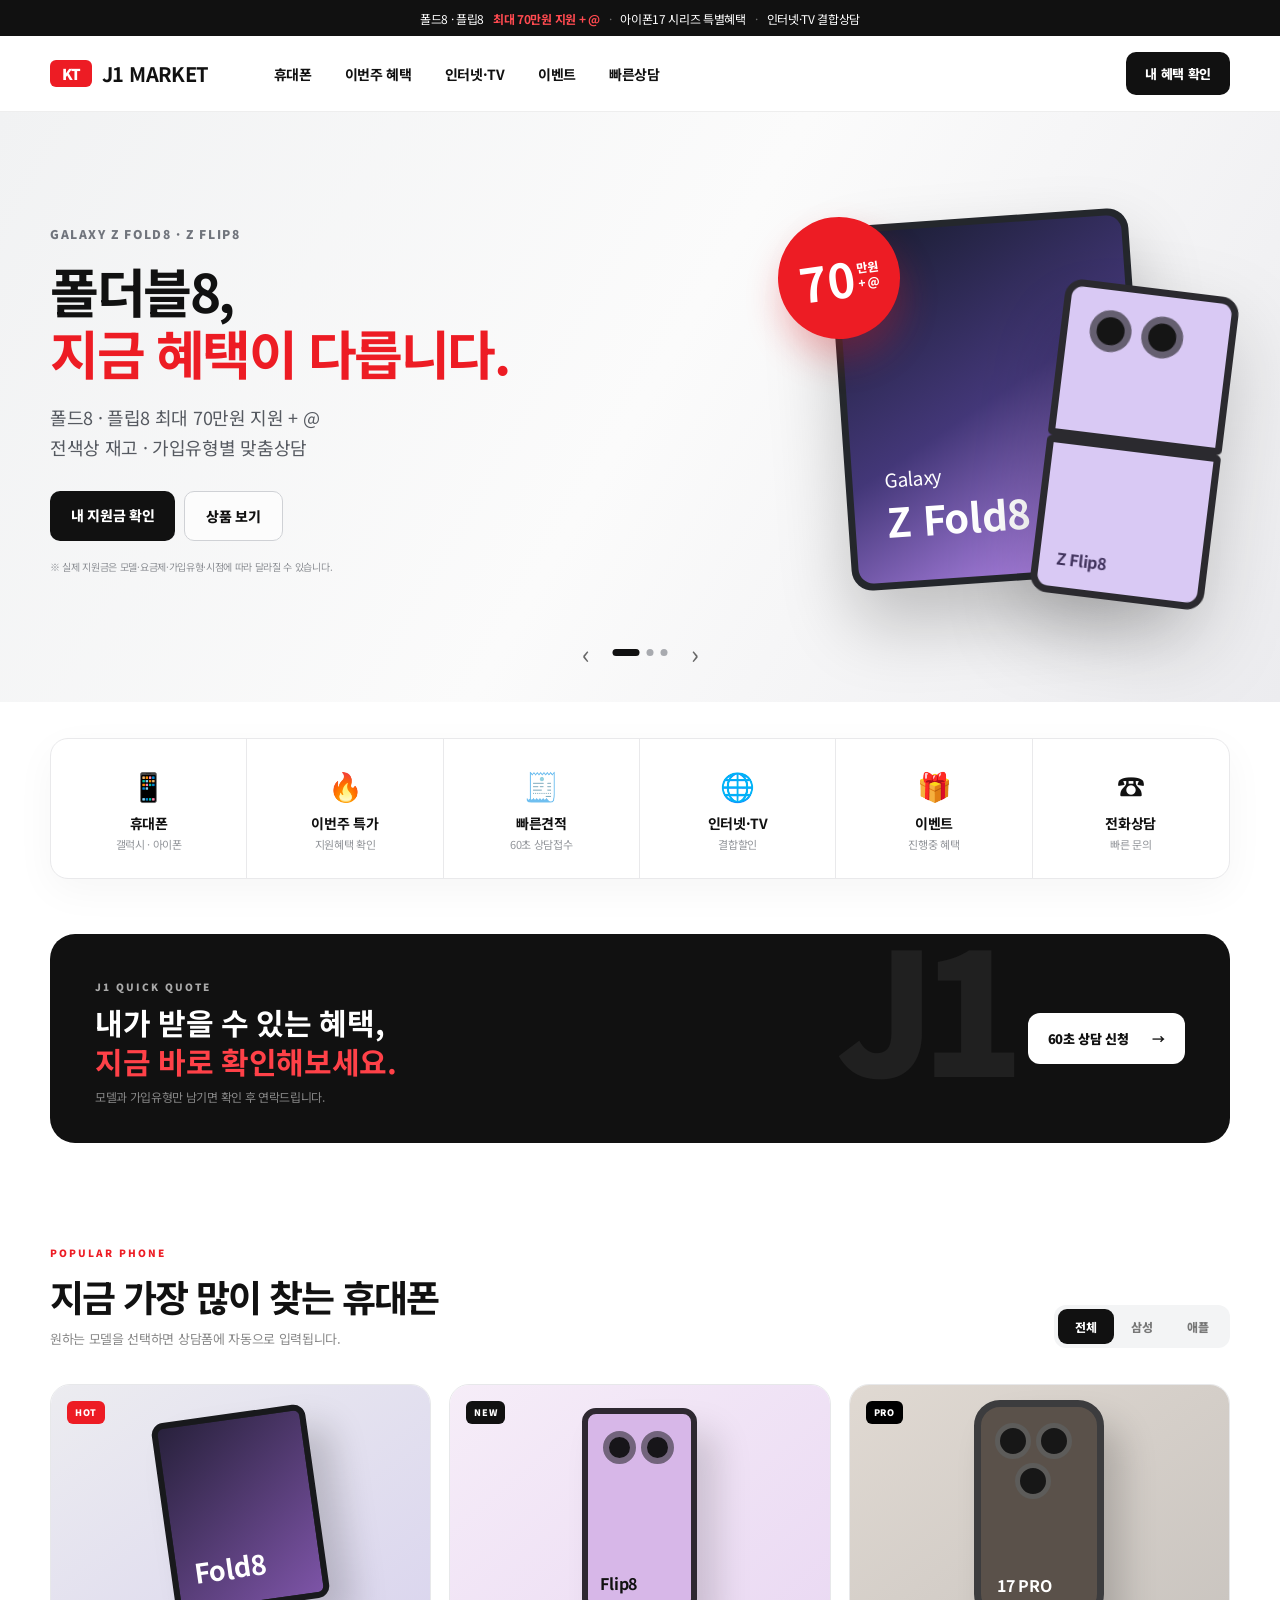
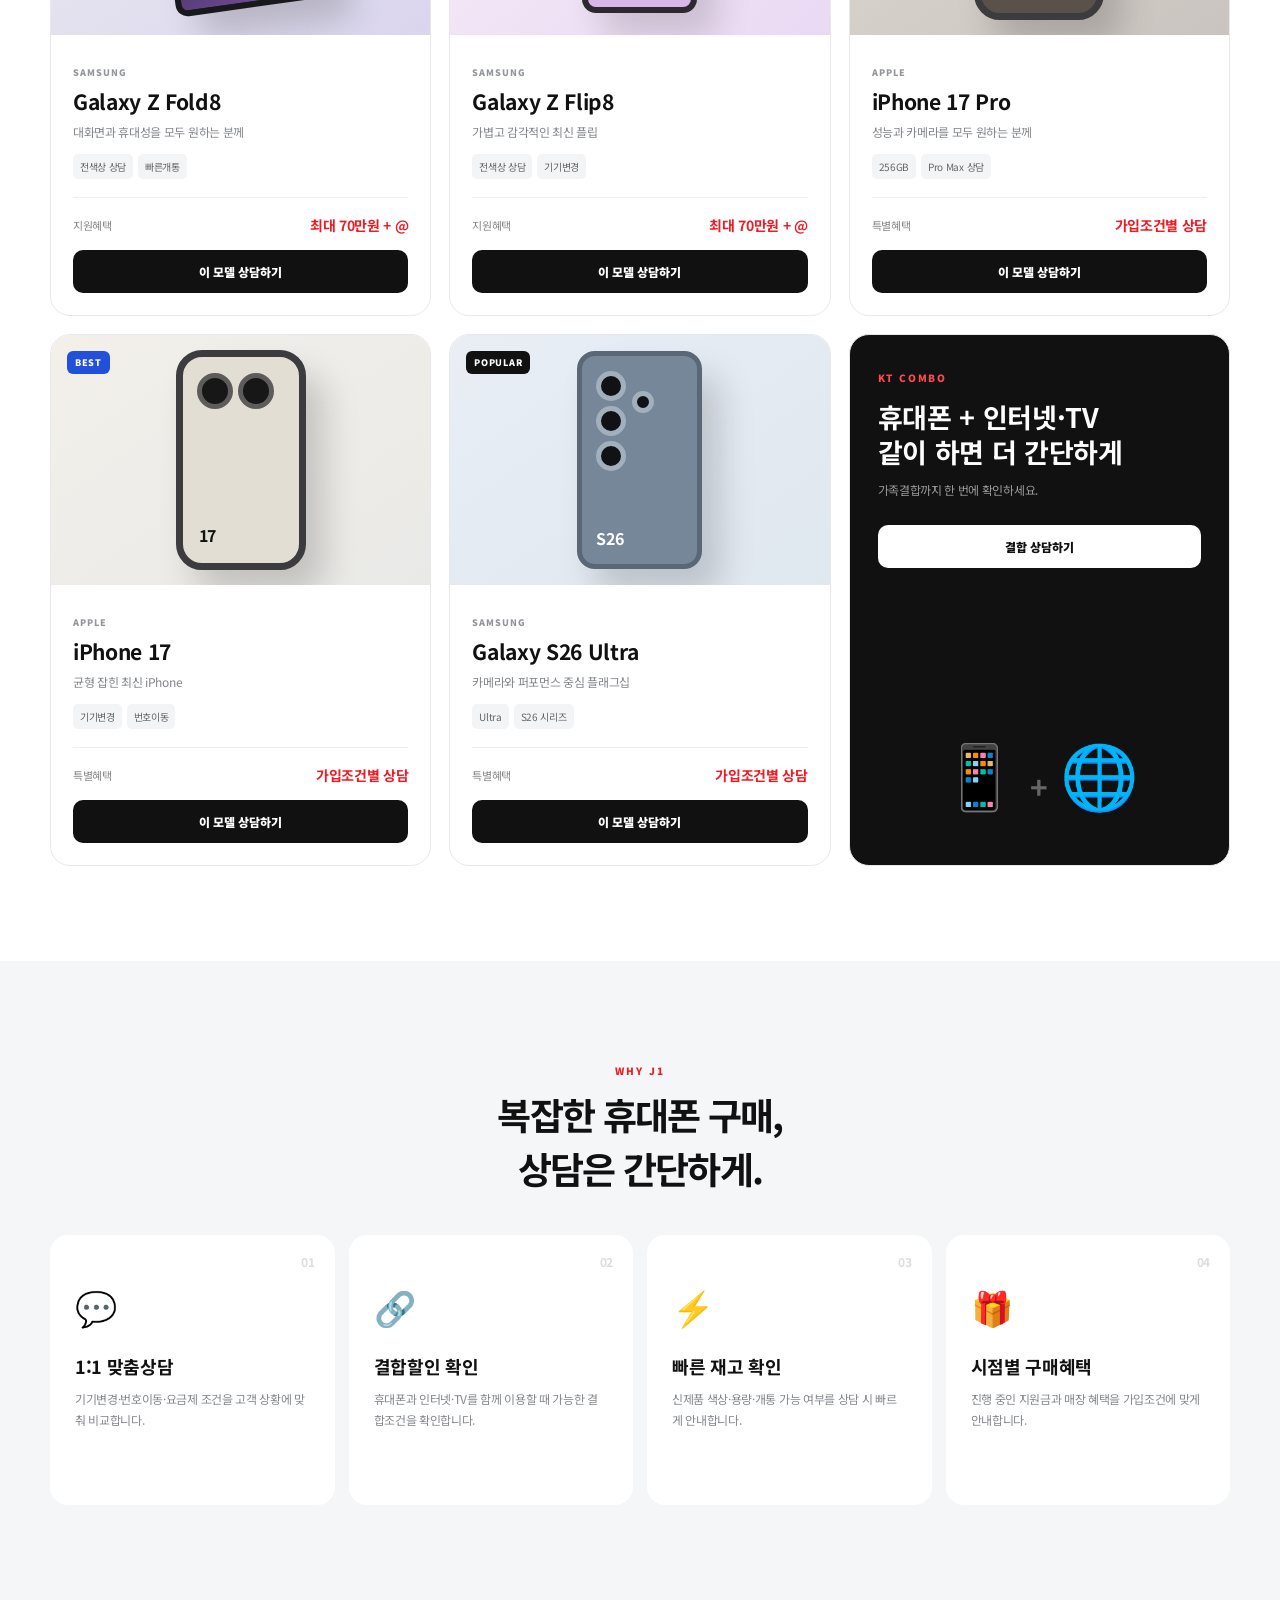
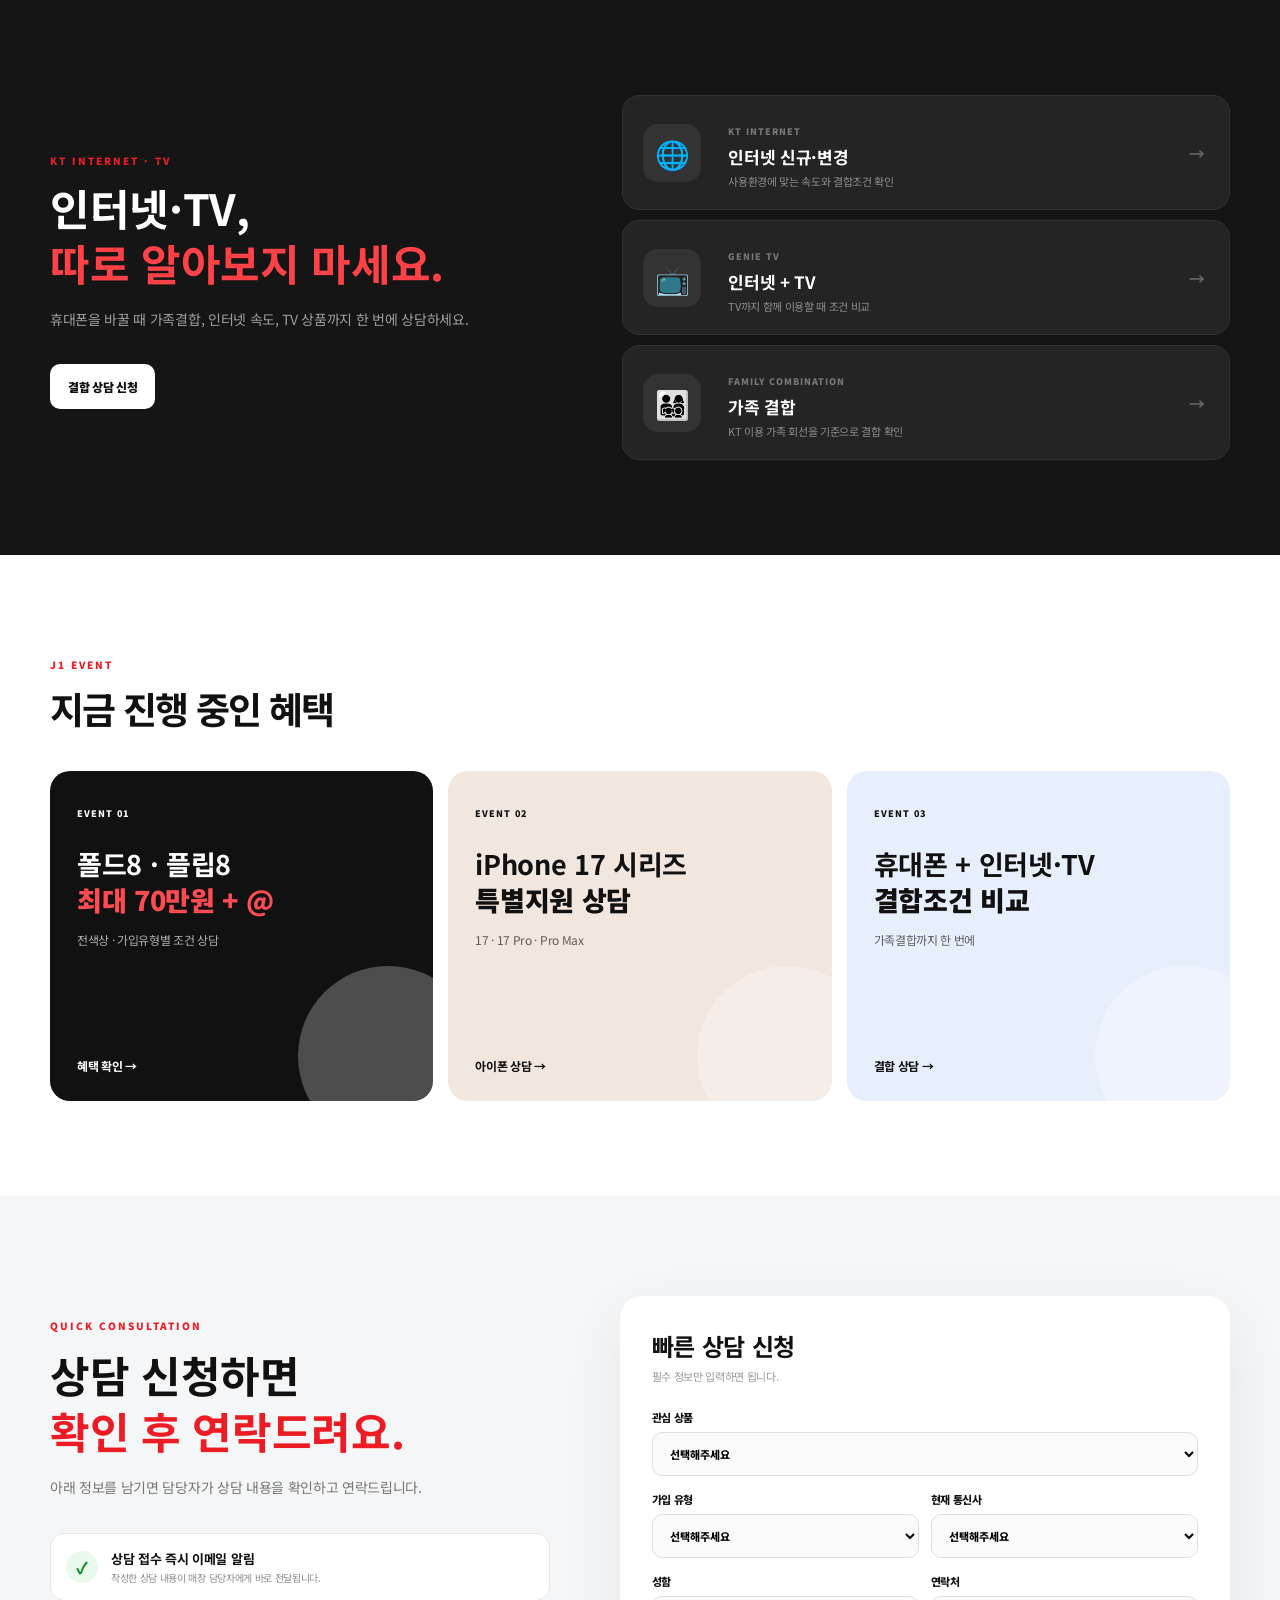
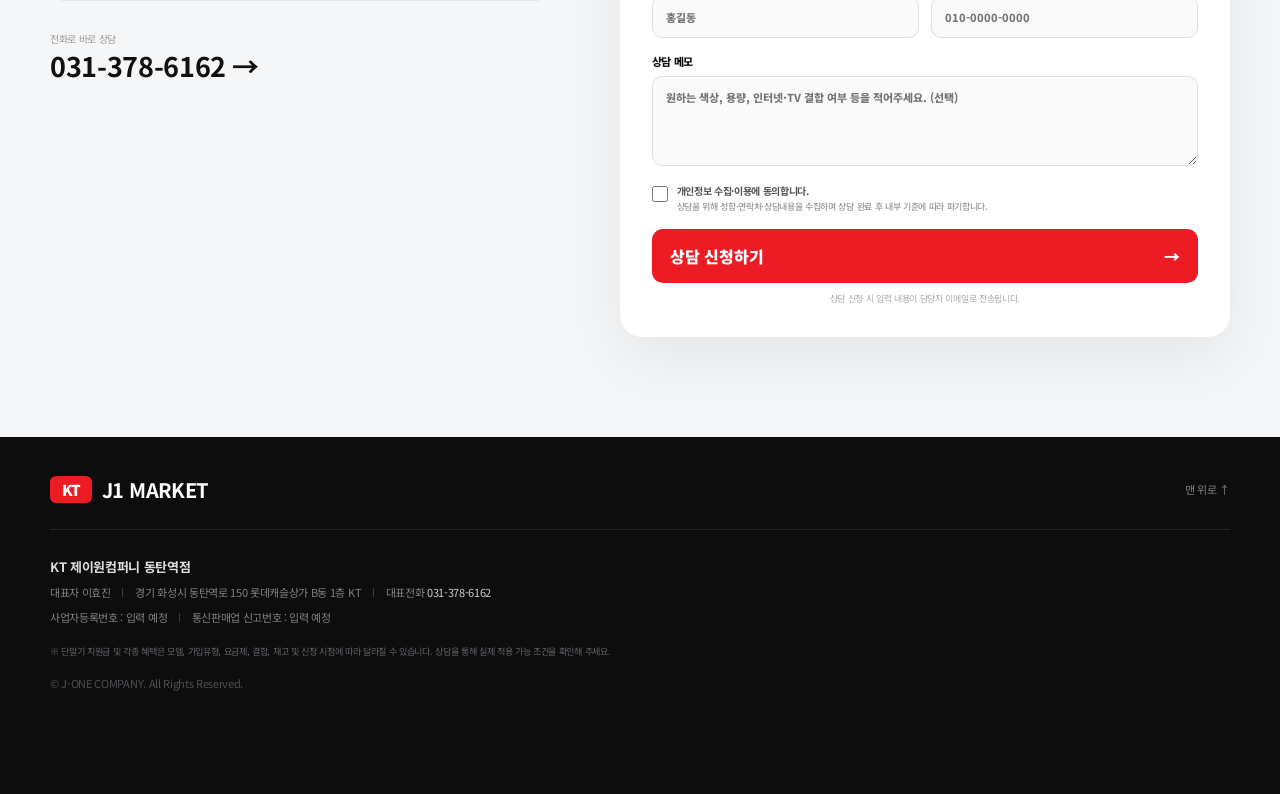
==== commit a27d1700: "Add files via upload" ====
--- a/index.html
+++ b/index.html
@@ -1,214 +1,160 @@
 <!doctype html>
 <html lang="ko">
 <head>
-  <meta charset="utf-8" />
-  <meta name="viewport" content="width=device-width,initial-scale=1,viewport-fit=cover" />
-  <meta name="theme-color" content="#111111" />
-  <meta name="description" content="KT 제이원컴퍼니 동탄역점 온라인 휴대폰 · 인터넷 · TV 맞춤상담" />
+  <meta charset="utf-8">
+  <meta name="viewport" content="width=device-width, initial-scale=1, viewport-fit=cover">
+  <meta name="theme-color" content="#ffffff">
+  <meta name="description" content="KT 제이원컴퍼니 동탄역점 휴대폰·인터넷·TV 온라인 맞춤상담">
   <title>KT J1 MARKET | 휴대폰 · 인터넷 · TV</title>
   <link rel="preconnect" href="https://fonts.googleapis.com">
   <link rel="preconnect" href="https://fonts.gstatic.com" crossorigin>
   <link href="https://fonts.googleapis.com/css2?family=Noto+Sans+KR:wght@400;500;600;700;800;900&display=swap" rel="stylesheet">
-  <link rel="stylesheet" href="styles.css" />
+  <link rel="stylesheet" href="styles.css">
 </head>
 <body>
-  <div class="top-strip">
-    <div class="strip-track">
-      <span>폴드8 · 플립8 전색상 상담</span><b>·</b><span>아이폰17 시리즈 특별혜택</span><b>·</b><span>인터넷·TV 결합 맞춤견적</span>
+  <div class="promo-bar">폴드8 · 플립8 <b>최대 70만원 지원 + @</b> <span>·</span> 아이폰17 시리즈 특별혜택 <span>·</span> 인터넷·TV 결합상담</div>
+
+  <header class="header">
+    <div class="shell nav">
+      <a href="#top" class="logo" aria-label="홈"><span class="kt">KT</span><strong>J1 MARKET</strong></a>
+      <nav class="nav-links" aria-label="주요 메뉴">
+        <a href="#phones">휴대폰</a><a href="#deal">이번주 혜택</a><a href="#internet">인터넷·TV</a><a href="#events">이벤트</a><a href="#consult">빠른상담</a>
+      </nav>
+      <a href="#consult" class="nav-cta">내 혜택 확인</a>
+      <button class="menu" type="button" aria-label="메뉴 열기" aria-expanded="false">☰</button>
     </div>
-  </div>
-
-  <header class="site-header">
-    <div class="container nav-wrap">
-      <a href="#top" class="brand" aria-label="홈으로">
-        <span class="kt-pill">KT</span>
-        <span class="brand-text">J1 MARKET</span>
-      </a>
-      <nav class="desktop-nav" aria-label="주요 메뉴">
-        <a href="#phones">휴대폰</a>
-        <a href="#new">신제품</a>
-        <a href="#internet">인터넷·TV</a>
-        <a href="#benefits">혜택</a>
-        <a href="#events">이벤트</a>
-      </nav>
-      <a class="header-cta" href="#consult">맞춤견적</a>
-      <button class="menu-btn" aria-label="메뉴 열기" aria-expanded="false">☰</button>
-    </div>
-    <div class="mobile-menu" hidden>
-      <a href="#phones">휴대폰</a><a href="#new">신제품</a><a href="#internet">인터넷·TV</a><a href="#benefits">혜택</a><a href="#events">이벤트</a><a href="#consult">맞춤견적</a>
-    </div>
+    <div class="mobile-nav" hidden><a href="#phones">휴대폰</a><a href="#deal">이번주 혜택</a><a href="#internet">인터넷·TV</a><a href="#events">이벤트</a><a href="#consult">빠른상담</a></div>
   </header>
 
   <main id="top">
-    <section class="hero" aria-label="주요 프로모션">
-      <div class="hero-slider" id="heroSlider">
-        <article class="hero-slide active hero-fold">
-          <div class="container hero-inner">
+    <section class="hero">
+      <div class="hero-track">
+        <article class="hero-slide hero-fold active">
+          <div class="shell hero-grid">
             <div class="hero-copy">
-              <span class="eyebrow">GALAXY Z SERIES</span>
-              <h1>폴드8 · 플립8<br><strong>지원혜택 70만원 + @</strong></h1>
-              <p>전색상 보유 · 빠른 개통 상담<br>내 조건에 맞는 실제 혜택을 확인하세요.</p>
-              <div class="hero-actions"><a class="btn dark" href="#consult">혜택 확인하기</a><a class="btn ghost" href="#phones">모델 보기</a></div>
-              <small>※ 지원금 및 혜택은 가입 조건과 시점에 따라 달라질 수 있습니다.</small>
+              <span class="hero-label">GALAXY Z FOLD8 · Z FLIP8</span>
+              <h1>폴더블8,<br><em>지금 혜택이 다릅니다.</em></h1>
+              <p>폴드8 · 플립8 최대 70만원 지원 + @<br>전색상 재고 · 가입유형별 맞춤상담</p>
+              <div class="hero-buttons"><a href="#consult" class="primary">내 지원금 확인</a><a href="#phones" class="secondary">상품 보기</a></div>
+              <small>※ 실제 지원금은 모델·요금제·가입유형·시점에 따라 달라질 수 있습니다.</small>
             </div>
-            <div class="hero-art"><img src="https://images.samsung.com/hk_en/smartphones/galaxy-z-fold8/buy/H8_Global_KV_Video_PC_944x510.jpg" alt="Galaxy Z Fold8" /></div>
-          </div>
-        </article>
-        <article class="hero-slide hero-iphone">
-          <div class="container hero-inner">
-            <div class="hero-copy light-copy">
-              <span class="eyebrow">IPHONE 17 SERIES</span>
-              <h1>iPhone 17 · 17 Pro<br><strong>특별지원 상담</strong></h1>
-              <p>기기변경 · 번호이동 · 가족결합까지<br>한 번에 비교해드립니다.</p>
-              <div class="hero-actions"><a class="btn white" href="#consult">내 조건 확인</a><a class="btn ghost-light" href="#phones">아이폰 보기</a></div>
-              <small>※ 모델·용량·가입유형별 조건은 상담 시 안내됩니다.</small>
-            </div>
-            <div class="iphone-art" aria-hidden="true">
-              <div class="iphone-card"><span>iPhone</span><strong>17 PRO</strong><div class="camera c1"></div><div class="camera c2"></div><div class="camera c3"></div></div>
+            <div class="fold-stage" aria-hidden="true">
+              <div class="fold-device"><div class="fold-screen"><span>Galaxy</span><b>Z Fold8</b></div></div>
+              <div class="flip-device"><div class="flip-top"><i></i><i></i></div><div class="flip-bottom"><b>Z Flip8</b></div></div>
+              <div class="hero-badge"><b>70</b><span>만원<br>+ @</span></div>
             </div>
           </div>
         </article>
+
+        <article class="hero-slide hero-apple">
+          <div class="shell hero-grid">
+            <div class="hero-copy light">
+              <span class="hero-label">iPHONE 17 SERIES</span>
+              <h1>iPhone 17,<br><em>조건부터 비교하세요.</em></h1>
+              <p>17 · 17 Pro · Pro Max<br>기기변경 / 번호이동 / 결합까지 한 번에</p>
+              <div class="hero-buttons"><a href="#consult" class="primary white">아이폰 혜택 확인</a><a href="#phones" class="secondary white-line">모델 보기</a></div>
+              <small>※ 모델·용량 및 재고는 상담 시 확인됩니다.</small>
+            </div>
+            <div class="apple-stage" aria-hidden="true">
+              <div class="iphone ip1"><i></i><i></i><i></i><strong>17<br>PRO</strong></div>
+              <div class="iphone ip2"><i></i><i></i><strong>17</strong></div>
+              <div class="glass-pill">SPECIAL<br><b>BENEFIT</b></div>
+            </div>
+          </div>
+        </article>
+
         <article class="hero-slide hero-combo">
-          <div class="container hero-inner">
+          <div class="shell hero-grid">
             <div class="hero-copy">
-              <span class="eyebrow">KT COMBINATION</span>
-              <h1>휴대폰 + 인터넷·TV<br><strong>결합혜택 한 번에</strong></h1>
-              <p>우리 집 사용패턴에 맞춰<br>복잡한 요금과 결합을 쉽게 비교하세요.</p>
-              <div class="hero-actions"><a class="btn dark" href="#internet">결합 알아보기</a><a class="btn ghost" href="#consult">무료상담</a></div>
+              <span class="hero-label">KT INTERNET · TV</span>
+              <h1>휴대폰 바꿀 때<br><em>인터넷도 같이.</em></h1>
+              <p>가족결합 · 인터넷 · TV까지<br>우리 집 조건에 맞게 한 번에 비교</p>
+              <div class="hero-buttons"><a href="#internet" class="primary">결합 혜택 보기</a><a href="#consult" class="secondary">상담 신청</a></div>
             </div>
-            <div class="combo-visual" aria-hidden="true"><div class="bubble b1">📱</div><div class="bubble b2">📺</div><div class="bubble b3">🌐</div><div class="bubble b4">＋</div></div>
+            <div class="combo-stage" aria-hidden="true"><div>📱</div><span>+</span><div>🌐</div><span>+</span><div>📺</div></div>
           </div>
         </article>
       </div>
-      <div class="hero-dots" role="tablist" aria-label="배너 선택"><button class="active" data-slide="0" aria-label="1번 배너"></button><button data-slide="1" aria-label="2번 배너"></button><button data-slide="2" aria-label="3번 배너"></button></div>
+      <div class="hero-controls"><button class="prev" aria-label="이전 배너">‹</button><div class="dots"><button class="active" data-slide="0"></button><button data-slide="1"></button><button data-slide="2"></button></div><button class="next" aria-label="다음 배너">›</button></div>
     </section>
 
-    <section class="quick-section">
-      <div class="container">
-        <div class="quick-grid">
-          <a href="#phones"><span>📱</span><b>휴대폰</b><small>갤럭시 · 아이폰</small></a>
-          <a href="#new"><span>✨</span><b>신제품</b><small>폴드8 · 플립8</small></a>
-          <a href="#internet"><span>🌐</span><b>인터넷·TV</b><small>결합 상담</small></a>
-          <a href="#consult"><span>🧮</span><b>맞춤견적</b><small>내 조건 비교</small></a>
-          <a href="#benefits"><span>🎁</span><b>매장혜택</b><small>구매 혜택</small></a>
-          <a href="#events"><span>🔥</span><b>이벤트</b><small>진행 중 혜택</small></a>
+    <section class="quick shell">
+      <a href="#phones"><span class="qicon">📱</span><b>휴대폰</b><small>갤럭시 · 아이폰</small></a>
+      <a href="#deal"><span class="qicon">🔥</span><b>이번주 특가</b><small>지원혜택 확인</small></a>
+      <a href="#consult"><span class="qicon">🧾</span><b>빠른견적</b><small>60초 상담접수</small></a>
+      <a href="#internet"><span class="qicon">🌐</span><b>인터넷·TV</b><small>결합할인</small></a>
+      <a href="#events"><span class="qicon">🎁</span><b>이벤트</b><small>진행중 혜택</small></a>
+      <a href="tel:0313786162"><span class="qicon">☎️</span><b>전화상담</b><small>빠른 문의</small></a>
+    </section>
+
+    <section class="quote-strip shell" id="deal">
+      <div><span>J1 QUICK QUOTE</span><h2>내가 받을 수 있는 혜택,<br><b>지금 바로 확인해보세요.</b></h2><p>모델과 가입유형만 남기면 확인 후 연락드립니다.</p></div>
+      <a href="#consult">60초 상담 신청 <strong>→</strong></a>
+    </section>
+
+    <section class="section" id="phones">
+      <div class="shell">
+        <div class="section-title"><div><span>POPULAR PHONE</span><h2>지금 가장 많이 찾는 휴대폰</h2><p>원하는 모델을 선택하면 상담폼에 자동으로 입력됩니다.</p></div><div class="tabs"><button class="active" data-filter="all">전체</button><button data-filter="samsung">삼성</button><button data-filter="apple">애플</button></div></div>
+        <div class="products">
+          <article class="product" data-brand="samsung" data-model="Galaxy Z Fold8"><div class="pbadge red">HOT</div><div class="pvisual fold-v"><div class="fold-mini"><b>Fold8</b></div></div><div class="pbody"><small>SAMSUNG</small><h3>Galaxy Z Fold8</h3><p>대화면과 휴대성을 모두 원하는 분께</p><div class="tags"><span>전색상 상담</span><span>빠른개통</span></div><div class="support"><span>지원혜택</span><strong>최대 70만원 + @</strong></div><button>이 모델 상담하기</button></div></article>
+          <article class="product" data-brand="samsung" data-model="Galaxy Z Flip8"><div class="pbadge">NEW</div><div class="pvisual flip-v"><div class="flip-mini"><i></i><i></i><b>Flip8</b></div></div><div class="pbody"><small>SAMSUNG</small><h3>Galaxy Z Flip8</h3><p>가볍고 감각적인 최신 플립</p><div class="tags"><span>전색상 상담</span><span>기기변경</span></div><div class="support"><span>지원혜택</span><strong>최대 70만원 + @</strong></div><button>이 모델 상담하기</button></div></article>
+          <article class="product" data-brand="apple" data-model="iPhone 17 Pro"><div class="pbadge black">PRO</div><div class="pvisual iphone-v dark"><div class="phone-mini pro"><i></i><i></i><i></i><b>17 PRO</b></div></div><div class="pbody"><small>APPLE</small><h3>iPhone 17 Pro</h3><p>성능과 카메라를 모두 원하는 분께</p><div class="tags"><span>256GB</span><span>Pro Max 상담</span></div><div class="support"><span>특별혜택</span><strong>가입조건별 상담</strong></div><button>이 모델 상담하기</button></div></article>
+          <article class="product" data-brand="apple" data-model="iPhone 17"><div class="pbadge blue">BEST</div><div class="pvisual iphone-v"><div class="phone-mini"><i></i><i></i><b>17</b></div></div><div class="pbody"><small>APPLE</small><h3>iPhone 17</h3><p>균형 잡힌 최신 iPhone</p><div class="tags"><span>기기변경</span><span>번호이동</span></div><div class="support"><span>특별혜택</span><strong>가입조건별 상담</strong></div><button>이 모델 상담하기</button></div></article>
+          <article class="product" data-brand="samsung" data-model="Galaxy S26 Ultra"><div class="pbadge">POPULAR</div><div class="pvisual s26-v"><div class="s26-mini"><i></i><i></i><i></i><i></i><b>S26</b></div></div><div class="pbody"><small>SAMSUNG</small><h3>Galaxy S26 Ultra</h3><p>카메라와 퍼포먼스 중심 플래그십</p><div class="tags"><span>Ultra</span><span>S26 시리즈</span></div><div class="support"><span>특별혜택</span><strong>가입조건별 상담</strong></div><button>이 모델 상담하기</button></div></article>
+          <article class="product promo-product" data-brand="all" data-model="휴대폰 + 인터넷·TV 결합"><div class="promo-product-copy"><span>KT COMBO</span><h3>휴대폰 + 인터넷·TV<br>같이 하면 더 간단하게</h3><p>가족결합까지 한 번에 확인하세요.</p><button>결합 상담하기</button></div><div class="promo-emoji">📱<b>+</b>🌐</div></article>
         </div>
       </div>
     </section>
 
-    <section class="estimate-banner container" id="new">
-      <div>
-        <span class="eyebrow red">60 SECOND QUOTE</span>
-        <h2>내 휴대폰 할인혜택,<br>60초면 상담 신청 끝.</h2>
-        <p>모델과 가입유형만 선택하면 매장에서 확인 후 안내해드립니다.</p>
-      </div>
-      <a class="round-arrow" href="#consult" aria-label="견적 받기">→</a>
-    </section>
-
-    <section class="section" id="phones">
-      <div class="container">
-        <div class="section-head">
-          <div><span class="eyebrow">POPULAR DEVICES</span><h2>지금 많이 찾는 휴대폰</h2><p>모델을 선택하고 상담 조건을 남겨보세요.</p></div>
-          <div class="filter-tabs" role="tablist"><button class="active" data-filter="all">전체</button><button data-filter="samsung">삼성</button><button data-filter="apple">애플</button></div>
-        </div>
-        <div class="product-grid" id="productGrid">
-          <article class="product-card" data-brand="samsung" data-model="Galaxy Z Fold8">
-            <span class="badge hot">HOT</span><div class="product-image image-photo"><img src="https://images.samsung.com/hk_en/smartphones/galaxy-z-fold8/buy/H8_Global_KV_Video_PC_944x510.jpg" alt="Galaxy Z Fold8" /></div>
-            <div class="product-body"><small>SAMSUNG</small><h3>Galaxy Z Fold8</h3><p>넓어진 화면과 더 가벼운 폴더블</p><div class="chips"><span>256GB</span><span>512GB 상담</span></div><div class="price-line"><span>혜택가</span><strong>상담 후 안내</strong></div><button class="product-btn">견적 확인하기</button></div>
-          </article>
-          <article class="product-card" data-brand="samsung" data-model="Galaxy Z Flip8">
-            <span class="badge">NEW</span><div class="product-image image-photo"><img src="https://images.samsung.com/hk_en/smartphones/galaxy-z-flip8/buy/B8_Global_KV_Video_PC_944x510.jpg" alt="Galaxy Z Flip8" /></div>
-            <div class="product-body"><small>SAMSUNG</small><h3>Galaxy Z Flip8</h3><p>컴팩트한 디자인의 최신 플립</p><div class="chips"><span>전색상 상담</span><span>빠른 개통</span></div><div class="price-line"><span>혜택가</span><strong>상담 후 안내</strong></div><button class="product-btn">견적 확인하기</button></div>
-          </article>
-          <article class="product-card" data-brand="apple" data-model="iPhone 17 Pro">
-            <span class="badge dark-badge">PRO</span><div class="product-image iphone-product"><div class="mini-phone pro"><i></i><i></i><i></i><b>17 PRO</b></div></div>
-            <div class="product-body"><small>APPLE</small><h3>iPhone 17 Pro</h3><p>프로급 성능과 카메라를 원하는 분께</p><div class="chips"><span>256GB</span><span>Pro Max 상담</span></div><div class="price-line"><span>혜택가</span><strong>상담 후 안내</strong></div><button class="product-btn">견적 확인하기</button></div>
-          </article>
-          <article class="product-card" data-brand="apple" data-model="iPhone 17">
-            <span class="badge soft">BEST</span><div class="product-image iphone-product light"><div class="mini-phone basic"><i></i><i></i><b>17</b></div></div>
-            <div class="product-body"><small>APPLE</small><h3>iPhone 17</h3><p>가볍고 균형 잡힌 최신 iPhone</p><div class="chips"><span>기기변경</span><span>번호이동</span></div><div class="price-line"><span>혜택가</span><strong>상담 후 안내</strong></div><button class="product-btn">견적 확인하기</button></div>
-          </article>
-          <article class="product-card" data-brand="samsung" data-model="Galaxy S26 Ultra">
-            <span class="badge">POPULAR</span><div class="product-image galaxy-s"><div class="s26-phone"><i></i><i></i><i></i><i></i><strong>S26</strong></div></div>
-            <div class="product-body"><small>SAMSUNG</small><h3>Galaxy S26 Ultra</h3><p>카메라와 퍼포먼스 중심의 플래그십</p><div class="chips"><span>Ultra</span><span>S26 시리즈</span></div><div class="price-line"><span>혜택가</span><strong>상담 후 안내</strong></div><button class="product-btn">견적 확인하기</button></div>
-          </article>
-          <article class="product-card special-card" data-brand="all" data-model="인터넷 + 휴대폰 결합">
-            <div class="special-copy"><small>KT COMBO</small><h3>휴대폰 바꿀 때<br>인터넷도 함께?</h3><p>가족결합과 인터넷·TV까지 한 번에 비교해보세요.</p><button class="product-btn white-btn">결합 견적받기</button></div><div class="special-icons">📱<span>＋</span>🌐</div>
-          </article>
-        </div>
+    <section class="benefits-section">
+      <div class="shell">
+        <div class="center-title"><span>WHY J1</span><h2>복잡한 휴대폰 구매,<br>상담은 간단하게.</h2></div>
+        <div class="benefits"><article><b>01</b><div>💬</div><h3>1:1 맞춤상담</h3><p>기기변경·번호이동·요금제 조건을 고객 상황에 맞춰 비교합니다.</p></article><article><b>02</b><div>🔗</div><h3>결합할인 확인</h3><p>휴대폰과 인터넷·TV를 함께 이용할 때 가능한 결합조건을 확인합니다.</p></article><article><b>03</b><div>⚡</div><h3>빠른 재고 확인</h3><p>신제품 색상·용량·개통 가능 여부를 상담 시 빠르게 안내합니다.</p></article><article><b>04</b><div>🎁</div><h3>시점별 구매혜택</h3><p>진행 중인 지원금과 매장 혜택을 가입조건에 맞게 안내합니다.</p></article></div>
       </div>
     </section>
 
-    <section class="section muted" id="benefits">
-      <div class="container">
-        <div class="center-head"><span class="eyebrow">J1 BENEFITS</span><h2>제이원컴퍼니에서 상담하면</h2><p>휴대폰부터 결합까지 필요한 부분을 한 번에 확인할 수 있습니다.</p></div>
-        <div class="benefit-grid">
-          <article><span class="num">01</span><div class="benefit-icon">💬</div><h3>1:1 맞춤상담</h3><p>기기변경·번호이동·요금제 조건을 고객 상황에 맞게 비교합니다.</p></article>
-          <article><span class="num">02</span><div class="benefit-icon">🔗</div><h3>결합할인 비교</h3><p>휴대폰과 인터넷·TV를 함께 이용할 때 가능한 결합 조건을 확인합니다.</p></article>
-          <article><span class="num">03</span><div class="benefit-icon">⚡</div><h3>신제품 빠른 상담</h3><p>출시 모델의 재고·색상·예약 및 개통 가능 여부를 빠르게 안내합니다.</p></article>
-          <article><span class="num">04</span><div class="benefit-icon">🎁</div><h3>매장 구매혜택</h3><p>시점별로 제공 가능한 사은품·액세서리 등 추가 혜택을 안내합니다.</p></article>
-        </div>
-      </div>
+    <section class="internet" id="internet">
+      <div class="shell internet-grid"><div class="internet-copy"><span>KT INTERNET · TV</span><h2>인터넷·TV,<br><b>따로 알아보지 마세요.</b></h2><p>휴대폰을 바꿀 때 가족결합, 인터넷 속도, TV 상품까지 한 번에 상담하세요.</p><a href="#consult">결합 상담 신청</a></div><div class="internet-list"><article><div>🌐</div><section><small>KT INTERNET</small><h3>인터넷 신규·변경</h3><p>사용환경에 맞는 속도와 결합조건 확인</p></section><b>→</b></article><article><div>📺</div><section><small>GENIE TV</small><h3>인터넷 + TV</h3><p>TV까지 함께 이용할 때 조건 비교</p></section><b>→</b></article><article><div>👨‍👩‍👧‍👦</div><section><small>FAMILY COMBINATION</small><h3>가족 결합</h3><p>KT 이용 가족 회선을 기준으로 결합 확인</p></section><b>→</b></article></div></div>
     </section>
 
-    <section class="section" id="internet">
-      <div class="container internet-wrap">
-        <div class="internet-copy"><span class="eyebrow red">KT INTERNET · TV</span><h2>인터넷·TV도<br>휴대폰과 한 번에.</h2><p>우리 집 사용량과 결합 가능한 가족 회선을 기준으로 알맞은 상품을 비교해드립니다.</p><a href="#consult" class="btn dark">결합 상담하기</a></div>
-        <div class="internet-cards">
-          <article><span>100M</span><div><b>인터넷 슬림</b><small>웹서핑 · 가벼운 사용</small></div><em>→</em></article>
-          <article><span>500M</span><div><b>인터넷 베이직</b><small>가정용 · 영상 시청 추천</small></div><em>→</em></article>
-          <article><span>1G</span><div><b>인터넷 에센스</b><small>게임 · 대용량 · 다기기</small></div><em>→</em></article>
-          <article><span>TV</span><div><b>지니 TV</b><small>인터넷과 함께 결합상담</small></div><em>→</em></article>
-        </div>
-      </div>
+    <section class="section event-section" id="events">
+      <div class="shell"><div class="section-title simple"><div><span>J1 EVENT</span><h2>지금 진행 중인 혜택</h2></div></div><div class="event-grid"><a href="#consult" class="event ev1"><small>EVENT 01</small><h3>폴드8 · 플립8<br><b>최대 70만원 + @</b></h3><p>전색상 · 가입유형별 조건 상담</p><strong>혜택 확인 →</strong></a><a href="#consult" class="event ev2"><small>EVENT 02</small><h3>iPhone 17 시리즈<br><b>특별지원 상담</b></h3><p>17 · 17 Pro · Pro Max</p><strong>아이폰 상담 →</strong></a><a href="#consult" class="event ev3"><small>EVENT 03</small><h3>휴대폰 + 인터넷·TV<br><b>결합조건 비교</b></h3><p>가족결합까지 한 번에</p><strong>결합 상담 →</strong></a></div></div>
     </section>
 
-    <section class="section events" id="events">
-      <div class="container">
-        <div class="section-head"><div><span class="eyebrow">EVENT</span><h2>지금 확인할 혜택</h2><p>실제 적용 가능 여부는 상담 시 정확히 안내됩니다.</p></div></div>
-        <div class="event-grid">
-          <a href="#consult" class="event-card e1"><span>EVENT 01</span><h3>폴드8 · 플립8<br>추가지원 상담</h3><p>전색상 · 가입유형별 조건 확인</p><b>상담하기 →</b></a>
-          <a href="#consult" class="event-card e2"><span>EVENT 02</span><h3>아이폰17 시리즈<br>특별혜택</h3><p>17 · 17 Pro 조건 비교</p><b>확인하기 →</b></a>
-          <a href="#consult" class="event-card e3"><span>EVENT 03</span><h3>가족·지인<br>동시 상담</h3><p>여러 회선 함께 바꿀 때 조건 확인</p><b>상담하기 →</b></a>
+    <section class="consult" id="consult">
+      <div class="shell consult-grid">
+        <div class="consult-intro"><span>QUICK CONSULTATION</span><h2>상담 신청하면<br><b>확인 후 연락드려요.</b></h2><p>아래 정보를 남기면 담당자가 상담 내용을 확인하고 연락드립니다.</p><div class="safe-box"><i>✓</i><div><strong>상담 접수 즉시 이메일 알림</strong><small>작성한 상담 내용이 매장 담당자에게 바로 전달됩니다.</small></div></div><a href="tel:0313786162" class="call-link"><small>전화로 바로 상담</small><strong>031-378-6162 →</strong></a></div>
+
+        <div class="form-card">
+          <div class="success" id="successBox" hidden><div>✓</div><h3>상담 신청이 완료되었습니다.</h3><p>확인 후 입력하신 연락처로 연락드리겠습니다.</p></div>
+          <form id="consultForm" action="https://formsubmit.co/ds2nmm21@gmail.com" method="POST">
+            <input type="hidden" name="_subject" value="[KT J1 MARKET] 신규 상담 신청">
+            <input type="hidden" name="_template" value="table">
+            <input type="hidden" name="_captcha" value="false">
+            <input type="hidden" name="_next" value="https://jonecompany.github.io/dongtan-kt/?submitted=1#consult">
+            <input type="text" name="_honey" style="display:none" tabindex="-1" autocomplete="off">
+            <h3>빠른 상담 신청</h3><p class="form-sub">필수 정보만 입력하면 됩니다.</p>
+            <label>관심 상품 <select id="model" name="관심상품" required><option value="">선택해주세요</option><option>Galaxy Z Fold8</option><option>Galaxy Z Flip8</option><option>Galaxy S26 Ultra</option><option>iPhone 17</option><option>iPhone 17 Pro</option><option>휴대폰 + 인터넷·TV 결합</option><option>인터넷·TV</option><option>기타 모델</option></select></label>
+            <div class="two"><label>가입 유형 <select name="가입유형" required><option value="">선택해주세요</option><option>기기변경</option><option>번호이동</option><option>신규가입</option><option>잘 모르겠음</option></select></label><label>현재 통신사 <select name="현재통신사" required><option value="">선택해주세요</option><option>KT</option><option>SKT</option><option>LG U+</option><option>알뜰폰</option><option>없음 / 기타</option></select></label></div>
+            <div class="two"><label>성함 <input type="text" name="성함" placeholder="홍길동" maxlength="20" required></label><label>연락처 <input id="phone" type="tel" name="연락처" placeholder="010-0000-0000" inputmode="numeric" autocomplete="tel" required></label></div>
+            <label>상담 메모 <textarea name="상담메모" rows="4" placeholder="원하는 색상, 용량, 인터넷·TV 결합 여부 등을 적어주세요. (선택)"></textarea></label>
+            <label class="privacy"><input type="checkbox" required><span><b>개인정보 수집·이용에 동의합니다.</b><small>상담을 위해 성함·연락처·상담내용을 수집하며 상담 완료 후 내부 기준에 따라 파기합니다.</small></span></label>
+            <button type="submit" class="submit">상담 신청하기 <span>→</span></button>
+            <p class="form-help">상담 신청 시 입력 내용이 담당자 이메일로 전송됩니다.</p>
+          </form>
         </div>
-      </div>
-    </section>
-
-    <section class="consult-section" id="consult">
-      <div class="container consult-wrap">
-        <div class="consult-copy"><span class="eyebrow light">QUICK CONSULTATION</span><h2>내 조건만 남기면<br>상담 준비 완료.</h2><p>상품과 가입유형을 선택하면 상담 내용을 정리해드립니다.</p><div class="phone-box"><small>전화상담</small><a href="tel:0313786162">031-378-6162</a></div></div>
-        <form class="consult-form" id="consultForm">
-          <h3>무료 상담 신청</h3>
-          <label>관심 상품<select id="model" required><option value="">선택해주세요</option><option>Galaxy Z Fold8</option><option>Galaxy Z Flip8</option><option>Galaxy S26 Ultra</option><option>iPhone 17</option><option>iPhone 17 Pro</option><option>인터넷·TV</option><option>휴대폰 + 인터넷·TV 결합</option></select></label>
-          <div class="form-row"><label>가입 유형<select id="joinType"><option>기기변경</option><option>번호이동</option><option>신규가입</option><option>잘 모르겠어요</option></select></label><label>현재 통신사<select id="carrier"><option>KT</option><option>SKT</option><option>LG U+</option><option>알뜰폰</option><option>기타</option></select></label></div>
-          <div class="form-row"><label>이름<input id="name" type="text" placeholder="홍길동" required></label><label>연락처<input id="phone" type="tel" inputmode="tel" placeholder="010-0000-0000" required></label></div>
-          <label>상담 메모<textarea id="memo" rows="3" placeholder="원하는 색상, 요금제, 인터넷 결합 여부 등을 적어주세요."></textarea></label>
-          <label class="agree"><input id="agree" type="checkbox" required><span>개인정보 수집·이용에 동의합니다. (상담 목적)</span></label>
-          <button class="submit-btn" type="submit">상담내용 만들기 →</button>
-          <p class="form-note">상담 신청 버튼을 누르면 입력 내용을 복사할 수 있는 화면이 열립니다. 실제 자동접수 기능은 별도 폼 연동 시 활성화할 수 있습니다.</p>
-        </form>
       </div>
     </section>
   </main>
 
   <footer class="footer">
-    <div class="container footer-top"><div class="footer-brand"><span class="kt-pill">KT</span><b>J1 MARKET</b></div><a href="#top">맨 위로 ↑</a></div>
-    <div class="container business-info">
-      <p><strong>제이원컴퍼니</strong></p>
-      <p>대표자 : 이효진 <span>｜</span> 대표전화 : <a href="tel:0313786162">031-378-6162</a></p>
-      <p>주소 : 경기 화성시 동탄역로 150 롯데캐슬상가 B동 1층 KT</p>
-      <p>사업자등록번호 : <span class="placeholder">등록번호 입력</span> <span>｜</span> 통신판매업 신고번호 : <span class="placeholder">신고번호 입력</span></p>
-      <p class="legal">상품별 출고가, 공시지원금, 선택약정, 매장지원 및 사은품은 가입유형·요금제·결합·카드 조건과 시점에 따라 달라질 수 있습니다. 상담 시 실제 적용 조건을 확인해주세요.</p>
-      <p class="copyright">© J-ONE COMPANY. All Rights Reserved.</p>
+    <div class="shell">
+      <div class="footer-head"><a href="#top" class="logo inverse"><span class="kt">KT</span><strong>J1 MARKET</strong></a><a href="#top">맨 위로 ↑</a></div>
+      <div class="business"><strong>KT 제이원컴퍼니 동탄역점</strong><p>대표자 이효진 <i></i> 경기 화성시 동탄역로 150 롯데캐슬상가 B동 1층 KT <i></i> 대표전화 <a href="tel:0313786162">031-378-6162</a></p><p>사업자등록번호 : 입력 예정 <i></i> 통신판매업 신고번호 : 입력 예정</p><small>※ 단말기 지원금 및 각종 혜택은 모델, 가입유형, 요금제, 결합, 재고 및 신청 시점에 따라 달라질 수 있습니다. 상담을 통해 실제 적용 가능 조건을 확인해 주세요.</small><p class="copy">© J-ONE COMPANY. All Rights Reserved.</p></div>
     </div>
   </footer>
 
-  <div class="mobile-bottom"><a href="tel:0313786162"><span>☎</span>전화상담</a><a href="#consult"><span>💬</span>맞춤견적</a><a href="#phones"><span>📱</span>휴대폰</a></div>
-
-  <dialog id="summaryDialog">
-    <div class="dialog-card"><button class="dialog-close" aria-label="닫기">×</button><span class="eyebrow red">CONSULT SUMMARY</span><h3>상담내용이 준비됐어요</h3><pre id="summaryText"></pre><div class="dialog-actions"><button id="copyBtn" class="btn dark">내용 복사</button><a class="btn ghost" href="tel:0313786162">전화 연결</a></div><small>자동 전송을 원하면 script.js의 FORM_ENDPOINT에 FormSubmit/Google Apps Script 주소를 입력하면 됩니다.</small></div>
-  </dialog>
-
+  <div class="mobile-bottom"><a href="tel:0313786162"><span>☎</span>전화상담</a><a href="#phones"><span>📱</span>휴대폰</a><a href="#consult" class="hot"><span>💬</span>상담신청</a></div>
   <script src="script.js"></script>
 </body>
 </html>
--- a/styles.css
+++ b/styles.css
@@ -1 +1 @@
-:root{--kt:#e60012;--black:#111;--ink:#171717;--muted:#6b6b6b;--line:#e8e8e8;--bg:#f6f7f9;--radius:26px;--shadow:0 14px 40px rgba(0,0,0,.07)}*{box-sizing:border-box}html{scroll-behavior:smooth}body{margin:0;font-family:'Noto Sans KR',system-ui,-apple-system,sans-serif;color:var(--ink);background:#fff}.container{width:min(1180px,calc(100% - 40px));margin:0 auto}a{text-decoration:none;color:inherit}button,input,select,textarea{font:inherit}.top-strip{background:#111;color:#fff;height:38px;display:flex;align-items:center;justify-content:center;font-size:13px;overflow:hidden}.strip-track{display:flex;gap:14px;white-space:nowrap}.strip-track b{opacity:.3}.site-header{position:sticky;top:0;z-index:50;background:rgba(255,255,255,.94);backdrop-filter:blur(14px);border-bottom:1px solid rgba(0,0,0,.06)}.nav-wrap{height:74px;display:flex;align-items:center;gap:34px}.brand{display:flex;align-items:center;gap:10px;font-weight:900;font-size:20px;letter-spacing:-.6px}.kt-pill{display:inline-flex;align-items:center;justify-content:center;background:var(--kt);color:#fff;border-radius:10px;padding:5px 9px;font-size:15px;font-weight:900}.desktop-nav{display:flex;gap:28px;margin-left:22px;font-size:15px;font-weight:700}.desktop-nav a:hover{color:var(--kt)}.header-cta{margin-left:auto;background:#111;color:#fff;padding:11px 18px;border-radius:999px;font-size:14px;font-weight:800}.menu-btn{display:none;margin-left:auto;border:0;background:none;font-size:26px}.mobile-menu{padding:10px 20px 18px;background:#fff;border-top:1px solid var(--line)}.mobile-menu a{display:block;padding:12px 0;font-weight:700}.hero{position:relative;overflow:hidden}.hero-slider{position:relative;height:580px}.hero-slide{position:absolute;inset:0;opacity:0;pointer-events:none;transition:opacity .55s ease;overflow:hidden}.hero-slide.active{opacity:1;pointer-events:auto}.hero-fold{background:linear-gradient(110deg,#f5f3fb 0%,#e7e2f7 54%,#d6d0ec 100%)}.hero-iphone{background:radial-gradient(circle at 75% 45%,#6b2b0d 0,#23110a 36%,#070707 69%);color:#fff}.hero-combo{background:linear-gradient(120deg,#eff8ff,#dbeefe 50%,#cce3fb)}.hero-inner{height:100%;display:grid;grid-template-columns:1.05fr .95fr;align-items:center;gap:48px}.hero-copy{z-index:2}.eyebrow{display:inline-block;font-size:12px;font-weight:900;letter-spacing:1.8px;margin-bottom:16px}.eyebrow.red{color:var(--kt)}.eyebrow.light{color:#ffbec3}.hero-copy h1{font-size:52px;line-height:1.17;letter-spacing:-2.3px;margin:0 0 18px}.hero-copy h1 strong{font-weight:900}.hero-copy p{font-size:18px;line-height:1.7;color:#555;margin:0 0 28px}.light-copy p{color:#ddd}.hero-copy small{display:block;color:#777;margin-top:18px;font-size:11px}.light-copy small{color:#aaa}.hero-actions{display:flex;gap:10px}.btn{display:inline-flex;justify-content:center;align-items:center;border-radius:999px;padding:14px 20px;font-weight:800;font-size:14px;border:1px solid transparent;cursor:pointer}.btn.dark{background:#111;color:#fff}.btn.white{background:#fff;color:#111}.btn.ghost{border-color:#bbb;background:rgba(255,255,255,.35)}.btn.ghost-light{border-color:#777;color:#fff}.hero-art img{width:100%;border-radius:28px;box-shadow:0 30px 70px rgba(44,34,77,.24);display:block}.iphone-art{display:flex;justify-content:center;align-items:center}.iphone-card{position:relative;width:330px;height:430px;border-radius:46px;background:linear-gradient(145deg,#ffb06f,#bd4e18 58%,#7f2a08);box-shadow:0 34px 80px rgba(0,0,0,.45),inset 0 0 0 3px rgba(255,255,255,.15);padding:38px;color:#210b03}.iphone-card span{font-size:28px}.iphone-card strong{display:block;font-size:64px;line-height:.9;letter-spacing:-4px}.camera{position:absolute;width:76px;height:76px;border-radius:50%;background:radial-gradient(circle at 45% 38%,#5075a4 0 5%,#121926 12%,#050505 40%,#171717 55%,#050505 65%);border:7px solid rgba(255,196,148,.7);box-shadow:0 4px 14px rgba(0,0,0,.5)}.c1{left:42px;top:170px}.c2{left:138px;top:210px}.c3{left:53px;top:268px}.combo-visual{height:360px;position:relative}.bubble{position:absolute;width:128px;height:128px;border-radius:36px;display:flex;align-items:center;justify-content:center;font-size:50px;background:rgba(255,255,255,.75);box-shadow:var(--shadow);backdrop-filter:blur(8px)}.b1{left:15%;top:8%}.b2{right:10%;top:18%}.b3{left:36%;bottom:0}.b4{right:24%;bottom:10%;width:78px;height:78px;font-size:34px;background:#111;color:#fff}.hero-dots{position:absolute;bottom:22px;left:50%;transform:translateX(-50%);display:flex;gap:8px;z-index:6}.hero-dots button{width:8px;height:8px;padding:0;border:0;border-radius:99px;background:rgba(0,0,0,.25);transition:.3s}.hero-dots button.active{width:28px;background:#111}.quick-section{padding:36px 0;border-bottom:1px solid var(--line)}.quick-grid{display:grid;grid-template-columns:repeat(6,1fr);gap:14px}.quick-grid a{text-align:center;padding:18px 8px;border-radius:20px;transition:.2s}.quick-grid a:hover{background:var(--bg);transform:translateY(-2px)}.quick-grid span{display:block;font-size:29px;margin-bottom:8px}.quick-grid b{display:block;font-size:15px}.quick-grid small{display:block;color:#888;margin-top:4px;font-size:12px}.estimate-banner{margin-top:70px;padding:48px 54px;background:linear-gradient(120deg,#161616,#2c2c2c);color:#fff;border-radius:32px;display:flex;align-items:center;justify-content:space-between;position:relative;overflow:hidden}.estimate-banner:after{content:'70+@';position:absolute;right:110px;top:-40px;font-size:170px;font-weight:900;color:rgba(255,255,255,.035);letter-spacing:-10px}.estimate-banner h2{font-size:34px;line-height:1.25;margin:0 0 12px;letter-spacing:-1.2px}.estimate-banner p{color:#aaa;margin:0}.round-arrow{z-index:2;width:66px;height:66px;border-radius:50%;background:#fff;color:#111;display:flex;align-items:center;justify-content:center;font-size:30px}.section{padding:100px 0}.section.muted{background:#f6f7f9}.section-head{display:flex;justify-content:space-between;align-items:end;gap:30px;margin-bottom:38px}.section-head h2,.center-head h2,.internet-copy h2{font-size:38px;letter-spacing:-1.6px;margin:0 0 10px}.section-head p,.center-head p,.internet-copy p{margin:0;color:#777;line-height:1.7}.filter-tabs{display:flex;background:#f2f2f2;border-radius:999px;padding:5px}.filter-tabs button{border:0;background:none;padding:9px 18px;border-radius:999px;cursor:pointer;font-weight:700;color:#777}.filter-tabs button.active{background:#111;color:#fff}.product-grid{display:grid;grid-template-columns:repeat(3,1fr);gap:20px}.product-card{position:relative;border:1px solid var(--line);border-radius:26px;overflow:hidden;background:#fff;transition:.25s;min-width:0}.product-card:hover{transform:translateY(-5px);box-shadow:var(--shadow)}.badge{position:absolute;z-index:3;left:18px;top:18px;background:#fff;color:#111;padding:7px 10px;border-radius:999px;font-size:10px;font-weight:900;box-shadow:0 4px 14px rgba(0,0,0,.08)}.badge.hot{background:var(--kt);color:#fff}.dark-badge{background:#111;color:#fff}.badge.soft{background:#f1e8ff}.product-image{height:240px;background:#f5f5f6;display:flex;align-items:center;justify-content:center;overflow:hidden}.image-photo img{width:100%;height:100%;object-fit:cover}.product-body{padding:24px}.product-body>small{color:#999;font-weight:800;letter-spacing:1px}.product-body h3{font-size:22px;margin:8px 0 7px;letter-spacing:-.7px}.product-body p{color:#777;font-size:13px;margin:0 0 16px}.chips{display:flex;gap:6px;flex-wrap:wrap}.chips span{font-size:11px;background:#f3f4f6;padding:6px 9px;border-radius:999px}.price-line{border-top:1px solid #eee;margin-top:20px;padding-top:17px;display:flex;justify-content:space-between;align-items:center;font-size:12px;color:#777}.price-line strong{color:#111;font-size:15px}.product-btn{width:100%;border:0;border-radius:12px;background:#111;color:#fff;padding:13px;margin-top:18px;font-weight:800;cursor:pointer}.iphone-product{background:linear-gradient(145deg,#0b0b0b,#222)}.iphone-product.light{background:linear-gradient(145deg,#e9eff8,#d9e2f1)}.mini-phone{position:relative;width:132px;height:185px;border-radius:25px;background:linear-gradient(145deg,#ce642f,#ef9a61);box-shadow:0 18px 40px rgba(0,0,0,.25);padding:17px;color:#241108}.mini-phone.basic{background:linear-gradient(145deg,#b9cde7,#edf4ff)}.mini-phone i{position:absolute;width:38px;height:38px;border-radius:50%;background:radial-gradient(circle,#3e5d7c 0 7%,#080b0f 18%,#0c0c0c 60%);border:3px solid rgba(255,255,255,.4)}.mini-phone i:nth-child(1){top:20px;left:18px}.mini-phone i:nth-child(2){top:20px;left:65px}.mini-phone i:nth-child(3){top:67px;left:18px}.mini-phone b{position:absolute;bottom:18px;left:18px;font-size:22px}.galaxy-s{background:linear-gradient(145deg,#dde2fa,#bac3f0)}.s26-phone{width:132px;height:190px;border-radius:24px;background:linear-gradient(145deg,#7a82b8,#c3c8e8);position:relative;box-shadow:0 20px 40px rgba(50,55,100,.24)}.s26-phone i{position:absolute;width:30px;height:30px;border-radius:50%;background:#121212;border:3px solid #abb1d9}.s26-phone i:nth-child(1){left:18px;top:20px}.s26-phone i:nth-child(2){left:18px;top:58px}.s26-phone i:nth-child(3){left:18px;top:96px}.s26-phone i:nth-child(4){left:58px;top:38px;width:20px;height:20px}.s26-phone strong{position:absolute;right:16px;bottom:18px;color:#fff;font-size:22px}.special-card{background:linear-gradient(135deg,#e60012,#a90010);color:#fff;display:flex;flex-direction:column;justify-content:space-between;padding:32px;min-height:100%}.special-copy small{font-weight:900;letter-spacing:1.5px;opacity:.7}.special-copy h3{font-size:29px;line-height:1.25;margin:12px 0}.special-copy p{font-size:13px;line-height:1.6;opacity:.8}.white-btn{background:#fff;color:#111}.special-icons{font-size:60px;display:flex;align-items:center;justify-content:center;gap:8px;margin-top:24px}.special-icons span{font-size:26px}.center-head{text-align:center;margin-bottom:48px}.benefit-grid{display:grid;grid-template-columns:repeat(4,1fr);gap:18px}.benefit-grid article{background:#fff;padding:28px;border-radius:24px;min-height:260px;position:relative}.num{position:absolute;right:22px;top:20px;color:#ddd;font-weight:900}.benefit-icon{font-size:38px;margin-bottom:28px}.benefit-grid h3{font-size:19px;margin:0 0 10px}.benefit-grid p{font-size:13px;line-height:1.75;color:#777;margin:0}.internet-wrap{display:grid;grid-template-columns:.78fr 1.22fr;gap:70px;align-items:center}.internet-copy h2{font-size:45px}.internet-copy p{margin-bottom:26px}.internet-cards{display:grid;gap:12px}.internet-cards article{display:grid;grid-template-columns:84px 1fr 28px;align-items:center;padding:22px 24px;border:1px solid var(--line);border-radius:20px;transition:.2s}.internet-cards article:hover{border-color:#bbb;transform:translateX(4px)}.internet-cards article>span{font-size:22px;font-weight:900}.internet-cards b{display:block}.internet-cards small{display:block;color:#888;margin-top:4px}.internet-cards em{font-style:normal;font-size:24px}.events{padding-top:60px}.event-grid{display:grid;grid-template-columns:repeat(3,1fr);gap:18px}.event-card{min-height:300px;border-radius:28px;padding:30px;position:relative;overflow:hidden;transition:.2s}.event-card:hover{transform:translateY(-4px)}.event-card span{font-size:11px;font-weight:900;letter-spacing:1.5px}.event-card h3{font-size:29px;line-height:1.3;margin:20px 0 8px;letter-spacing:-1px}.event-card p{font-size:13px;opacity:.65}.event-card b{position:absolute;left:30px;bottom:28px;font-size:13px}.e1{background:#111;color:#fff}.e2{background:#f3e8df}.e3{background:#e8f0ff}.consult-section{background:#141414;color:#fff;padding:92px 0}.consult-wrap{display:grid;grid-template-columns:.9fr 1.1fr;gap:70px}.consult-copy h2{font-size:44px;line-height:1.25;margin:0 0 16px;letter-spacing:-1.7px}.consult-copy>p{color:#aaa;line-height:1.7}.phone-box{margin-top:52px}.phone-box small{display:block;color:#888}.phone-box a{font-size:31px;font-weight:900}.consult-form{background:#fff;color:#111;border-radius:28px;padding:34px}.consult-form h3{font-size:23px;margin:0 0 24px}.consult-form label{display:block;font-size:12px;font-weight:800;margin-bottom:15px}.consult-form input,.consult-form select,.consult-form textarea{width:100%;border:1px solid #ddd;background:#fafafa;border-radius:11px;padding:13px 14px;margin-top:7px;outline:none}.consult-form input:focus,.consult-form select:focus,.consult-form textarea:focus{border-color:#111;background:#fff}.form-row{display:grid;grid-template-columns:1fr 1fr;gap:12px}.agree{display:flex!important;gap:8px;align-items:flex-start;font-weight:500!important;color:#666}.agree input{width:16px;height:16px;margin:2px 0 0!important}.submit-btn{width:100%;border:0;background:var(--kt);color:#fff;border-radius:13px;padding:16px;font-weight:900;cursor:pointer}.form-note{font-size:10px;color:#999;line-height:1.6;margin:10px 0 0}.footer{background:#0b0b0b;color:#aaa;padding:36px 0 100px}.footer-top{display:flex;justify-content:space-between;align-items:center;padding-bottom:28px;border-bottom:1px solid #222}.footer-brand{display:flex;gap:9px;align-items:center;color:#fff}.footer-top>a{font-size:12px}.business-info{padding-top:28px;font-size:12px;line-height:1.8}.business-info p{margin:3px 0}.business-info strong{color:#fff;font-size:14px}.business-info span{color:#555}.business-info a{color:#ddd}.placeholder{color:#777!important;background:#1b1b1b;padding:2px 6px;border-radius:4px}.legal{margin-top:18px!important;color:#666;max-width:870px}.copyright{margin-top:18px!important;color:#555}.mobile-bottom{display:none}dialog{border:0;padding:0;border-radius:24px;width:min(540px,calc(100% - 28px));box-shadow:0 24px 100px rgba(0,0,0,.35)}dialog::backdrop{background:rgba(0,0,0,.62)}.dialog-card{padding:30px;position:relative}.dialog-close{position:absolute;right:18px;top:14px;border:0;background:none;font-size:28px;cursor:pointer}.dialog-card h3{font-size:24px;margin:0 0 14px}.dialog-card pre{white-space:pre-wrap;background:#f4f5f7;border-radius:14px;padding:16px;font-size:12px;line-height:1.7}.dialog-actions{display:flex;gap:8px;margin-top:18px}.dialog-card>small{display:block;color:#888;margin-top:15px;font-size:10px;line-height:1.5}.hidden-product{display:none!important}@media(max-width:900px){.desktop-nav,.header-cta{display:none}.menu-btn{display:block}.nav-wrap{height:66px}.hero-slider{height:670px}.hero-inner{grid-template-columns:1fr;gap:18px;padding-top:42px;padding-bottom:70px}.hero-copy h1{font-size:40px}.hero-copy p{font-size:16px}.hero-art{align-self:end}.hero-art img{max-height:260px;object-fit:cover}.iphone-art{align-self:end}.iphone-card{width:230px;height:275px;border-radius:32px;padding:24px}.iphone-card span{font-size:18px}.iphone-card strong{font-size:43px}.camera{width:49px;height:49px;border-width:4px}.c1{left:28px;top:111px}.c2{left:91px;top:135px}.c3{left:35px;top:171px}.combo-visual{height:250px}.bubble{width:90px;height:90px;font-size:35px;border-radius:24px}.b4{width:60px;height:60px;font-size:25px}.quick-grid{grid-template-columns:repeat(3,1fr)}.product-grid{grid-template-columns:repeat(2,1fr)}.benefit-grid{grid-template-columns:repeat(2,1fr)}.internet-wrap,.consult-wrap{grid-template-columns:1fr}.event-grid{grid-template-columns:1fr 1fr}.estimate-banner{margin-top:50px}.section{padding:78px 0}.internet-copy h2{font-size:38px}}@media(max-width:620px){body{padding-bottom:66px}.container{width:min(100% - 28px,1180px)}.top-strip{height:34px;font-size:11px}.strip-track{animation:marquee 16s linear infinite}@keyframes marquee{from{transform:translateX(35%)}to{transform:translateX(-65%)}}.brand-text{font-size:17px}.hero-slider{height:620px}.hero-inner{padding-top:34px}.hero-copy h1{font-size:34px;letter-spacing:-1.6px}.hero-copy p{font-size:14px}.hero-copy small{font-size:9px}.hero-actions .btn{padding:12px 16px}.hero-art img{max-height:220px}.quick-section{padding:22px 0}.quick-grid{gap:2px}.quick-grid a{padding:14px 3px}.quick-grid span{font-size:25px}.quick-grid b{font-size:13px}.quick-grid small{font-size:10px}.estimate-banner{padding:30px 26px;border-radius:24px}.estimate-banner h2{font-size:25px}.estimate-banner p{font-size:12px;padding-right:42px}.round-arrow{width:52px;height:52px;position:absolute;right:20px;bottom:22px}.estimate-banner:after{display:none}.section{padding:64px 0}.section-head{display:block}.section-head h2,.center-head h2{font-size:30px}.section-head p,.center-head p{font-size:13px}.filter-tabs{margin-top:22px;width:max-content}.product-grid{grid-template-columns:1fr;gap:14px}.product-image{height:220px}.benefit-grid{grid-template-columns:1fr 1fr;gap:10px}.benefit-grid article{padding:20px;min-height:230px}.benefit-grid p{font-size:12px}.internet-wrap{gap:35px}.internet-copy h2{font-size:34px}.internet-cards article{grid-template-columns:72px 1fr 18px;padding:17px}.event-grid{grid-template-columns:1fr}.event-card{min-height:245px}.consult-section{padding:64px 0}.consult-wrap{gap:36px}.consult-copy h2{font-size:35px}.phone-box{margin-top:28px}.phone-box a{font-size:26px}.consult-form{padding:22px;border-radius:22px}.form-row{grid-template-columns:1fr}.footer{padding-bottom:38px}.business-info span{display:inline}.mobile-bottom{position:fixed;display:grid;grid-template-columns:repeat(3,1fr);bottom:0;left:0;right:0;height:66px;background:#fff;border-top:1px solid #ddd;z-index:80;padding-bottom:env(safe-area-inset-bottom)}.mobile-bottom a{display:flex;flex-direction:column;align-items:center;justify-content:center;font-size:11px;font-weight:800}.mobile-bottom span{font-size:18px;margin-bottom:2px}.iphone-art{transform:scale(.88)}}
+:root{--red:#ed1c24;--black:#111;--line:#e9e9eb;--muted:#6f737a;--bg:#f6f7f8}*{box-sizing:border-box}html{scroll-behavior:smooth}body{margin:0;font-family:'Noto Sans KR',sans-serif;color:#111;background:#fff;letter-spacing:-.02em}a{color:inherit;text-decoration:none}button,input,select,textarea{font:inherit}.shell{width:min(1180px,calc(100% - 40px));margin:0 auto}.promo-bar{height:36px;background:#111;color:#fff;display:flex;align-items:center;justify-content:center;gap:9px;font-size:12px;white-space:nowrap;overflow:hidden}.promo-bar b{color:#ff4a50}.promo-bar span{opacity:.4}.header{height:76px;background:rgba(255,255,255,.95);border-bottom:1px solid #eee;position:sticky;top:0;z-index:100;backdrop-filter:blur(14px)}.nav{height:100%;display:flex;align-items:center}.logo{display:flex;gap:10px;align-items:center}.logo .kt{width:42px;height:27px;border-radius:6px;background:#ed1c24;color:#fff;display:grid;place-items:center;font-size:15px;font-weight:900;letter-spacing:-1px}.logo strong{font-size:20px;letter-spacing:-.6px}.nav-links{display:flex;gap:33px;margin-left:65px;font-weight:700;font-size:14px}.nav-links a{transition:.2s}.nav-links a:hover{color:var(--red)}.nav-cta{margin-left:auto;background:#111;color:#fff;padding:12px 19px;border-radius:10px;font-size:13px;font-weight:800}.menu{display:none;margin-left:auto;border:0;background:none;font-size:25px}.mobile-nav{background:#fff;border-bottom:1px solid #eee;padding:12px 20px;position:absolute;width:100%;box-shadow:0 12px 25px rgba(0,0,0,.08)}.mobile-nav a{display:block;padding:12px 0;font-weight:700}.hero{position:relative;overflow:hidden}.hero-track{height:590px;position:relative}.hero-slide{position:absolute;inset:0;opacity:0;pointer-events:none;transition:opacity .45s}.hero-slide.active{opacity:1;pointer-events:auto}.hero-fold{background:linear-gradient(120deg,#f1f2f3,#fbfbfb 50%,#ececef)}.hero-apple{background:radial-gradient(circle at 75% 20%,#404147,#17171a 45%,#080809);color:#fff}.hero-combo{background:linear-gradient(130deg,#f6f0ff,#ecf4ff)}.hero-grid{height:100%;display:grid;grid-template-columns:1.05fr .95fr;align-items:center}.hero-copy{padding-bottom:20px;z-index:2}.hero-label{font-size:12px;font-weight:900;letter-spacing:1.6px;color:#70747c}.hero-copy.light .hero-label{color:#b9b9bd}.hero-copy h1{font-size:53px;line-height:1.18;margin:15px 0 19px;letter-spacing:-2.5px}.hero-copy h1 em{font-style:normal;color:var(--red)}.hero-copy.light h1 em{color:#fff}.hero-copy p{font-size:18px;line-height:1.65;color:#565a61;margin:0 0 29px}.hero-copy.light p{color:#bdbdc2}.hero-buttons{display:flex;gap:9px}.hero-buttons a{padding:14px 21px;border-radius:10px;font-size:14px;font-weight:800}.primary{background:#111;color:#fff}.secondary{border:1px solid #cfd1d5;background:rgba(255,255,255,.62)}.primary.white{background:#fff;color:#111}.secondary.white-line{border:1px solid #606167;color:#fff;background:transparent}.hero-copy small{display:block;margin-top:18px;font-size:10px;color:#8c8f94}.fold-stage,.apple-stage{height:100%;position:relative}.fold-device{position:absolute;right:90px;top:105px;width:300px;height:365px;border-radius:21px;background:#24272c;box-shadow:0 35px 70px rgba(0,0,0,.22);transform:rotate(-4deg);padding:7px}.fold-screen{height:100%;border-radius:15px;background:linear-gradient(150deg,#181c2f,#433778,#c895ff);color:#fff;padding:32px;display:flex;flex-direction:column;justify-content:flex-end}.fold-screen span{font-size:19px}.fold-screen b{font-size:40px}.flip-device{position:absolute;right:8px;top:175px;width:175px;height:315px;filter:drop-shadow(0 35px 40px rgba(0,0,0,.2));transform:rotate(7deg)}.flip-top,.flip-bottom{height:50%;background:#d9c9f4;border:7px solid #2b2a2f}.flip-top{border-radius:18px 18px 5px 5px;position:relative}.flip-bottom{border-radius:5px 5px 18px 18px;display:flex;align-items:end;padding:17px;color:#3f315b}.flip-top i{position:absolute;width:42px;height:42px;background:#151515;border:7px solid #655f70;border-radius:50%;top:20px}.flip-top i:first-child{left:22px}.flip-top i:last-child{left:74px}.hero-badge{position:absolute;right:330px;top:105px;width:122px;height:122px;background:var(--red);border-radius:50%;color:#fff;display:flex;justify-content:center;align-items:center;gap:3px;box-shadow:0 20px 35px rgba(237,28,36,.28);transform:rotate(-8deg)}.hero-badge b{font-size:47px}.hero-badge span{font-size:12px;font-weight:800;line-height:1.25}.iphone{position:absolute;border-radius:43px;border:8px solid #26272a;box-shadow:0 32px 70px rgba(0,0,0,.5);display:flex;align-items:flex-end;padding:28px;color:#fff}.iphone i{position:absolute;width:53px;height:53px;border-radius:50%;background:#151515;border:7px solid #5c5f65}.iphone strong{font-size:40px;line-height:.95}.ip1{width:255px;height:430px;right:80px;top:78px;background:linear-gradient(150deg,#9a8b7a,#393536);transform:rotate(7deg)}.ip1 i:nth-child(1){left:24px;top:26px}.ip1 i:nth-child(2){left:88px;top:26px}.ip1 i:nth-child(3){left:55px;top:87px}.ip2{width:210px;height:360px;right:280px;top:150px;background:linear-gradient(160deg,#e7e4dc,#929390);transform:rotate(-9deg);color:#222}.ip2 i{width:47px;height:47px;top:25px}.ip2 i:nth-child(1){left:24px}.ip2 i:nth-child(2){left:79px}.glass-pill{position:absolute;right:10px;top:110px;padding:14px 18px;border:1px solid rgba(255,255,255,.25);background:rgba(255,255,255,.1);backdrop-filter:blur(12px);border-radius:14px;font-size:12px;color:#ddd}.glass-pill b{font-size:19px;color:#fff}.combo-stage{display:flex;align-items:center;justify-content:center;gap:18px}.combo-stage div{width:125px;height:125px;background:#fff;border-radius:30px;display:grid;place-items:center;font-size:50px;box-shadow:0 25px 60px rgba(73,81,126,.12)}.combo-stage span{font-size:30px;color:#787b86}.hero-controls{position:absolute;bottom:30px;left:50%;transform:translateX(-50%);z-index:5;display:flex;align-items:center;gap:17px}.hero-controls>button{border:0;background:transparent;font-size:26px;color:#666;cursor:pointer}.dots{display:flex;gap:7px}.dots button{border:0;width:7px;height:7px;border-radius:8px;background:#a8aaaf;padding:0;transition:.2s}.dots button.active{width:27px;background:#111}.quick{display:grid;grid-template-columns:repeat(6,1fr);border:1px solid var(--line);border-radius:18px;background:#fff;margin-top:36px;overflow:hidden;box-shadow:0 12px 40px rgba(0,0,0,.04)}.quick a{padding:26px 10px;text-align:center;border-right:1px solid var(--line);transition:.2s}.quick a:last-child{border-right:0}.quick a:hover{background:#fafafa;transform:translateY(-2px)}.qicon{display:block;font-size:28px;margin-bottom:8px}.quick b{display:block;font-size:14px}.quick small{display:block;margin-top:3px;color:#92959a;font-size:11px}.quote-strip{margin-top:55px;background:#111;color:#fff;border-radius:25px;padding:38px 45px;display:flex;justify-content:space-between;align-items:center;position:relative;overflow:hidden}.quote-strip:after{content:'J1';position:absolute;right:220px;top:-54px;font-size:170px;font-weight:900;color:#202020;letter-spacing:-15px}.quote-strip div,.quote-strip>a{position:relative;z-index:2}.quote-strip span{font-size:10px;letter-spacing:2px;color:#aaa;font-weight:900}.quote-strip h2{font-size:30px;line-height:1.3;margin:7px 0}.quote-strip h2 b{color:#ff4148}.quote-strip p{font-size:12px;color:#888;margin:0}.quote-strip>a{background:#fff;color:#111;border-radius:12px;padding:16px 20px;font-size:13px;font-weight:900}.quote-strip>a strong{margin-left:20px}.section{padding:95px 0}.section-title{display:flex;justify-content:space-between;align-items:flex-end;margin-bottom:36px}.section-title>div>span,.center-title>span,.internet-copy>span,.consult-intro>span{font-size:10px;letter-spacing:2px;font-weight:900;color:var(--red)}.section-title h2,.center-title h2{font-size:37px;margin:7px 0 6px;letter-spacing:-1.7px}.section-title p{margin:0;color:#888;font-size:13px}.tabs{display:flex;background:#f3f4f5;border-radius:12px;padding:4px}.tabs button{border:0;background:transparent;border-radius:9px;padding:9px 17px;font-size:12px;font-weight:800;color:#777;cursor:pointer}.tabs button.active{background:#111;color:#fff}.products{display:grid;grid-template-columns:repeat(3,1fr);gap:18px}.product{border:1px solid #e7e8ea;border-radius:20px;overflow:hidden;position:relative;background:#fff;transition:.25s}.product:hover{transform:translateY(-5px);box-shadow:0 18px 45px rgba(0,0,0,.08)}.pbadge{position:absolute;left:16px;top:16px;z-index:2;background:#111;color:#fff;border-radius:6px;padding:5px 8px;font-size:9px;font-weight:900;letter-spacing:.7px}.pbadge.red{background:var(--red)}.pbadge.blue{background:#2350db}.pbadge.black{background:#000}.pvisual{height:250px;background:#f5f5f6;display:flex;align-items:center;justify-content:center;overflow:hidden}.fold-v{background:linear-gradient(145deg,#ececf0,#dad5ee)}.fold-mini{width:155px;height:195px;background:#24252a;border:6px solid #18191c;border-radius:12px;transform:rotate(-8deg);box-shadow:22px 24px 35px rgba(0,0,0,.18);display:flex;align-items:flex-end;padding:17px;color:#fff;background-image:linear-gradient(140deg,#28213c,#7d54a7)}.fold-mini b{font-size:27px}.flip-v{background:linear-gradient(140deg,#f6edf8,#ead9f3)}.flip-mini{width:115px;height:205px;background:#d7b7e8;border:6px solid #2e2831;border-radius:14px;box-shadow:20px 24px 35px rgba(0,0,0,.15);position:relative;display:flex;align-items:end;padding:12px}.flip-mini i{position:absolute;top:17px;width:33px;height:33px;border:6px solid #72647c;background:#171519;border-radius:50%}.flip-mini i:first-child{left:15px}.flip-mini i:nth-child(2){left:53px}.iphone-v{background:linear-gradient(145deg,#f3f0ea,#e9e9e7)}.iphone-v.dark{background:linear-gradient(145deg,#e0d9d2,#c9c4bf)}.phone-mini{width:130px;height:220px;border:7px solid #3c3c3e;border-radius:26px;background:#e2ded3;position:relative;display:flex;align-items:end;padding:16px;box-shadow:18px 24px 35px rgba(0,0,0,.18)}.phone-mini.pro{background:#5a514a;color:#fff}.phone-mini i{position:absolute;width:36px;height:36px;border-radius:50%;background:#171717;border:5px solid #5d5c5a;top:16px}.phone-mini i:first-child{left:14px}.phone-mini i:nth-child(2){left:55px}.phone-mini.pro i:nth-child(3){left:34px;top:56px}.s26-v{background:linear-gradient(145deg,#e9eef5,#dfe7ef)}.s26-mini{height:218px;width:125px;border-radius:18px;background:#77879a;border:5px solid #596776;position:relative;padding:14px;display:flex;align-items:end;color:#fff;box-shadow:18px 24px 35px rgba(0,0,0,.17)}.s26-mini i{position:absolute;left:14px;width:30px;height:30px;border-radius:50%;background:#101216;border:5px solid #a2afbd}.s26-mini i:nth-child(1){top:15px}.s26-mini i:nth-child(2){top:50px}.s26-mini i:nth-child(3){top:85px}.s26-mini i:nth-child(4){left:50px;top:35px;width:22px;height:22px}.pbody{padding:22px}.pbody>small{font-size:9px;color:#92959a;font-weight:900;letter-spacing:1px}.pbody h3{margin:5px 0 7px;font-size:21px}.pbody>p{font-size:12px;color:#83868b;margin:0 0 14px}.tags{display:flex;gap:5px;flex-wrap:wrap}.tags span{font-size:10px;background:#f3f4f5;padding:5px 7px;border-radius:5px;color:#666}.support{border-top:1px solid #eee;margin-top:18px;padding-top:17px;display:flex;justify-content:space-between;align-items:center}.support span{font-size:11px;color:#888}.support strong{font-size:14px;color:var(--red)}.pbody button,.promo-product button{width:100%;border:0;background:#111;color:#fff;border-radius:10px;padding:13px;margin-top:15px;font-size:12px;font-weight:900;cursor:pointer}.promo-product{background:#111;color:#fff;display:flex;flex-direction:column;justify-content:space-between;min-height:465px;padding:28px}.promo-product-copy>span{font-size:10px;color:#ff4a50;letter-spacing:1.8px;font-weight:900}.promo-product h3{font-size:27px;line-height:1.3;margin:12px 0}.promo-product p{font-size:12px;color:#9b9b9d}.promo-product button{background:#fff;color:#111}.promo-emoji{font-size:63px;text-align:center;padding:20px 0}.promo-emoji b{font-size:30px;color:#666;margin:0 12px}.benefits-section{background:#f5f6f7;padding:95px 0}.center-title{text-align:center;margin-bottom:40px}.benefits{display:grid;grid-template-columns:repeat(4,1fr);gap:14px}.benefits article{background:#fff;border-radius:18px;padding:25px;min-height:270px;position:relative}.benefits article>b{position:absolute;right:20px;top:18px;color:#ddd;font-size:12px}.benefits article>div{font-size:34px;margin:22px 0}.benefits h3{font-size:18px;margin:0 0 9px}.benefits p{font-size:12px;color:#85888d;line-height:1.75;margin:0}.internet{background:#151515;color:#fff;padding:95px 0}.internet-grid{display:grid;grid-template-columns:.9fr 1.1fr;gap:75px;align-items:center}.internet-copy h2{font-size:43px;line-height:1.3;margin:10px 0 16px}.internet-copy h2 b{color:#ff4148}.internet-copy p{color:#9d9da1;font-size:14px;line-height:1.8;max-width:420px}.internet-copy a{display:inline-block;margin-top:18px;background:#fff;color:#111;border-radius:10px;padding:14px 18px;font-size:12px;font-weight:900}.internet-list{display:grid;gap:10px}.internet-list article{background:#242424;border:1px solid #313131;border-radius:17px;padding:20px;display:grid;grid-template-columns:70px 1fr 20px;gap:15px;align-items:center}.internet-list article>div{width:58px;height:58px;background:#333;border-radius:15px;display:grid;place-items:center;font-size:28px}.internet-list small{font-size:9px;color:#777;font-weight:900;letter-spacing:1px}.internet-list h3{font-size:17px;margin:4px 0}.internet-list p{font-size:11px;color:#8c8c90;margin:0}.internet-list article>b{color:#666}.event-section{background:#fff}.section-title.simple{margin-bottom:30px}.event-grid{display:grid;grid-template-columns:repeat(3,1fr);gap:15px}.event{height:330px;border-radius:20px;padding:27px;position:relative;overflow:hidden}.event:after{content:'';position:absolute;width:180px;height:180px;border-radius:50%;right:-45px;bottom:-45px;background:rgba(255,255,255,.25)}.event small{font-size:9px;font-weight:900;letter-spacing:1px}.event h3{font-size:27px;line-height:1.35;margin:24px 0 8px}.event h3 b{font-weight:900}.event p{font-size:12px;opacity:.65}.event>strong{position:absolute;left:27px;bottom:27px;font-size:12px}.ev1{background:#111;color:#fff}.ev1 h3 b{color:#ff4c52}.ev2{background:#f1e7df}.ev3{background:#e8effc}.consult{background:#f5f6f7;padding:100px 0}.consult-grid{display:grid;grid-template-columns:.9fr 1.1fr;gap:70px;align-items:start}.consult-intro{padding-top:15px}.consult-intro h2{font-size:43px;line-height:1.3;margin:12px 0 16px}.consult-intro h2 b{color:var(--red)}.consult-intro>p{color:#777;font-size:14px;line-height:1.8}.safe-box{margin-top:33px;display:flex;gap:13px;align-items:center;background:#fff;border:1px solid #e5e6e8;border-radius:14px;padding:15px}.safe-box i{font-style:normal;width:32px;height:32px;background:#e9f9ec;color:#159231;border-radius:50%;display:grid;place-items:center;font-weight:900}.safe-box strong,.safe-box small{display:block}.safe-box strong{font-size:13px}.safe-box small{font-size:10px;color:#8a8d91;margin-top:2px}.call-link{display:block;margin-top:30px}.call-link small{display:block;color:#999;font-size:10px}.call-link strong{font-size:27px}.form-card{background:#fff;border-radius:22px;padding:32px;box-shadow:0 20px 60px rgba(0,0,0,.07)}.form-card h3{font-size:24px;margin:0}.form-sub{font-size:11px;color:#999;margin:5px 0 25px}.form-card label{display:block;font-size:11px;font-weight:800;margin-bottom:15px}.form-card input,.form-card select,.form-card textarea{width:100%;border:1px solid #dddfe2;background:#fafafa;border-radius:10px;padding:12px 13px;margin-top:7px;outline:none;transition:.2s}.form-card input:focus,.form-card select:focus,.form-card textarea:focus{background:#fff;border-color:#111}.two{display:grid;grid-template-columns:1fr 1fr;gap:12px}.privacy{display:flex!important;gap:9px;align-items:flex-start;font-weight:500!important;color:#555}.privacy input{width:16px;height:16px;margin:2px 0 0}.privacy span{line-height:1.4}.privacy b,.privacy small{display:block}.privacy b{font-size:10px}.privacy small{font-size:9px;color:#999;margin-top:3px}.submit{width:100%;border:0;background:var(--red);color:#fff;border-radius:11px;padding:15px 18px;font-weight:900;cursor:pointer;display:flex;justify-content:space-between}.form-help{text-align:center;color:#aaa;font-size:9px;margin:9px 0 0}.success{text-align:center;padding:28px 10px}.success div{width:58px;height:58px;margin:0 auto 15px;background:#eaf8ed;color:#1b9d3a;border-radius:50%;display:grid;place-items:center;font-size:27px;font-weight:900}.success h3{font-size:23px}.success p{color:#777;font-size:12px}.footer{background:#0d0d0e;color:#7d7f83;padding:38px 0 95px}.footer-head{display:flex;justify-content:space-between;align-items:center;border-bottom:1px solid #242426;padding-bottom:25px}.inverse strong{color:#fff}.footer-head>a:last-child{font-size:11px}.business{padding-top:25px;font-size:11px;line-height:1.8}.business>strong{font-size:13px;color:#ddd}.business p{margin:5px 0}.business i{display:inline-block;width:1px;height:9px;background:#39393c;margin:0 9px}.business a{color:#ccc}.business>small{display:block;max-width:850px;margin-top:15px;color:#606267}.copy{color:#4d4f52;margin-top:15px!important}.mobile-bottom{display:none}.hidden-product{display:none!important}@media(max-width:900px){.nav-links,.nav-cta{display:none}.menu{display:block}.hero-track{height:670px}.hero-grid{grid-template-columns:1fr;padding-top:35px}.hero-copy{align-self:start}.hero-copy h1{font-size:42px}.fold-stage,.apple-stage{position:absolute;inset:290px 20px 20px}.fold-device{right:110px;top:5px;width:220px;height:270px}.flip-device{right:25px;top:60px;width:130px;height:240px}.hero-badge{right:280px;top:5px;width:95px;height:95px}.hero-badge b{font-size:36px}.ip1{width:190px;height:315px;right:55px;top:0}.ip2{width:155px;height:275px;right:205px;top:45px}.iphone i{transform:scale(.78);transform-origin:top left}.iphone strong{font-size:30px}.glass-pill{right:0;top:20px}.combo-stage{position:absolute;left:20px;right:20px;bottom:80px}.combo-stage div{width:95px;height:95px}.quick{grid-template-columns:repeat(3,1fr)}.quick a:nth-child(3){border-right:0}.products{grid-template-columns:repeat(2,1fr)}.benefits{grid-template-columns:repeat(2,1fr)}.internet-grid,.consult-grid{grid-template-columns:1fr}.event-grid{grid-template-columns:1fr 1fr}.quote-strip:after{right:80px}.consult-grid{gap:35px}.consult-intro h2{font-size:38px}}@media(max-width:620px){body{padding-bottom:66px}.shell{width:min(100% - 28px,1180px)}.promo-bar{height:32px;font-size:10px;justify-content:flex-start;padding-left:20px}.header{height:66px}.logo strong{font-size:17px}.hero-track{height:620px}.hero-copy{padding-top:8px}.hero-copy h1{font-size:34px;margin:12px 0 14px}.hero-copy p{font-size:14px}.hero-buttons a{padding:12px 14px;font-size:12px}.hero-copy small{font-size:8px}.fold-stage,.apple-stage{inset:305px 14px 10px}.fold-device{right:90px;width:180px;height:225px}.flip-device{right:8px;width:108px;height:205px}.hero-badge{right:225px;width:78px;height:78px}.hero-badge b{font-size:29px}.hero-badge span{font-size:9px}.ip1{width:160px;height:270px;right:32px}.ip2{width:130px;height:230px;right:170px}.iphone{border-width:6px;border-radius:30px}.iphone i{transform:scale(.65)}.glass-pill{display:none}.combo-stage{gap:8px}.combo-stage div{width:75px;height:75px;border-radius:20px;font-size:34px}.combo-stage span{font-size:20px}.hero-controls{bottom:20px}.quick{margin-top:20px;border-radius:14px}.quick a{padding:18px 5px}.qicon{font-size:23px}.quick b{font-size:12px}.quick small{font-size:9px}.quote-strip{margin-top:35px;padding:27px 22px;border-radius:18px;display:block}.quote-strip h2{font-size:23px}.quote-strip p{padding-right:50px}.quote-strip>a{display:inline-block;margin-top:20px}.quote-strip:after{font-size:120px;right:-5px;top:-25px}.section{padding:65px 0}.section-title{display:block}.section-title h2,.center-title h2{font-size:29px}.section-title p{font-size:11px}.tabs{margin-top:20px;width:max-content}.products{grid-template-columns:1fr;gap:13px}.pvisual{height:220px}.promo-product{min-height:400px}.benefits-section{padding:65px 0}.benefits{grid-template-columns:1fr 1fr;gap:9px}.benefits article{min-height:230px;padding:18px}.benefits article>div{font-size:28px}.benefits p{font-size:10px}.internet{padding:65px 0}.internet-grid{gap:35px}.internet-copy h2{font-size:32px}.internet-list article{grid-template-columns:55px 1fr 15px;padding:15px}.internet-list article>div{width:47px;height:47px;font-size:22px}.event-grid{grid-template-columns:1fr}.event{height:260px}.event h3{font-size:23px}.consult{padding:65px 0}.consult-intro h2{font-size:32px}.call-link strong{font-size:23px}.form-card{padding:21px;border-radius:18px}.two{grid-template-columns:1fr}.footer{padding-bottom:35px}.business i{display:none}.business p{line-height:1.9}.mobile-bottom{position:fixed;display:grid;grid-template-columns:repeat(3,1fr);left:0;right:0;bottom:0;height:66px;background:#fff;border-top:1px solid #ddd;z-index:200;padding-bottom:env(safe-area-inset-bottom)}.mobile-bottom a{display:flex;flex-direction:column;align-items:center;justify-content:center;font-size:10px;font-weight:800}.mobile-bottom span{font-size:18px}.mobile-bottom .hot{background:var(--red);color:#fff}}
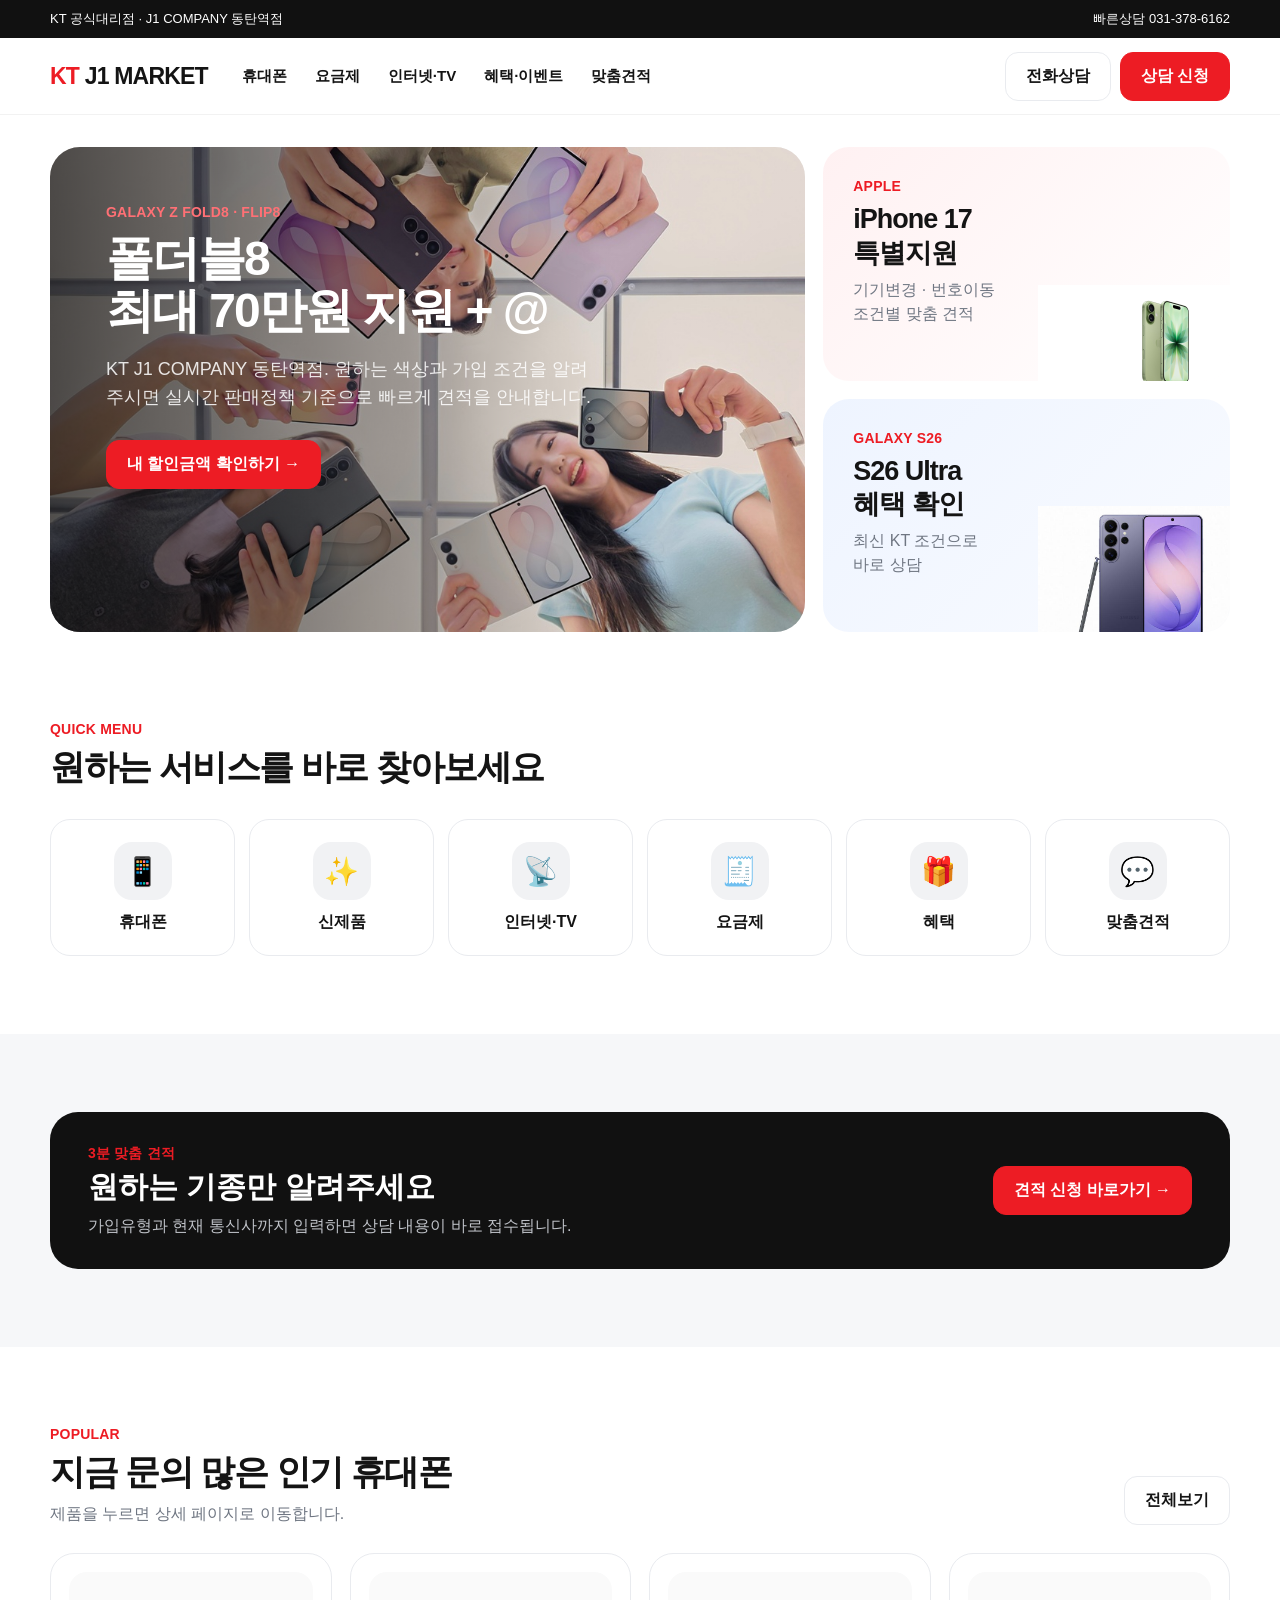
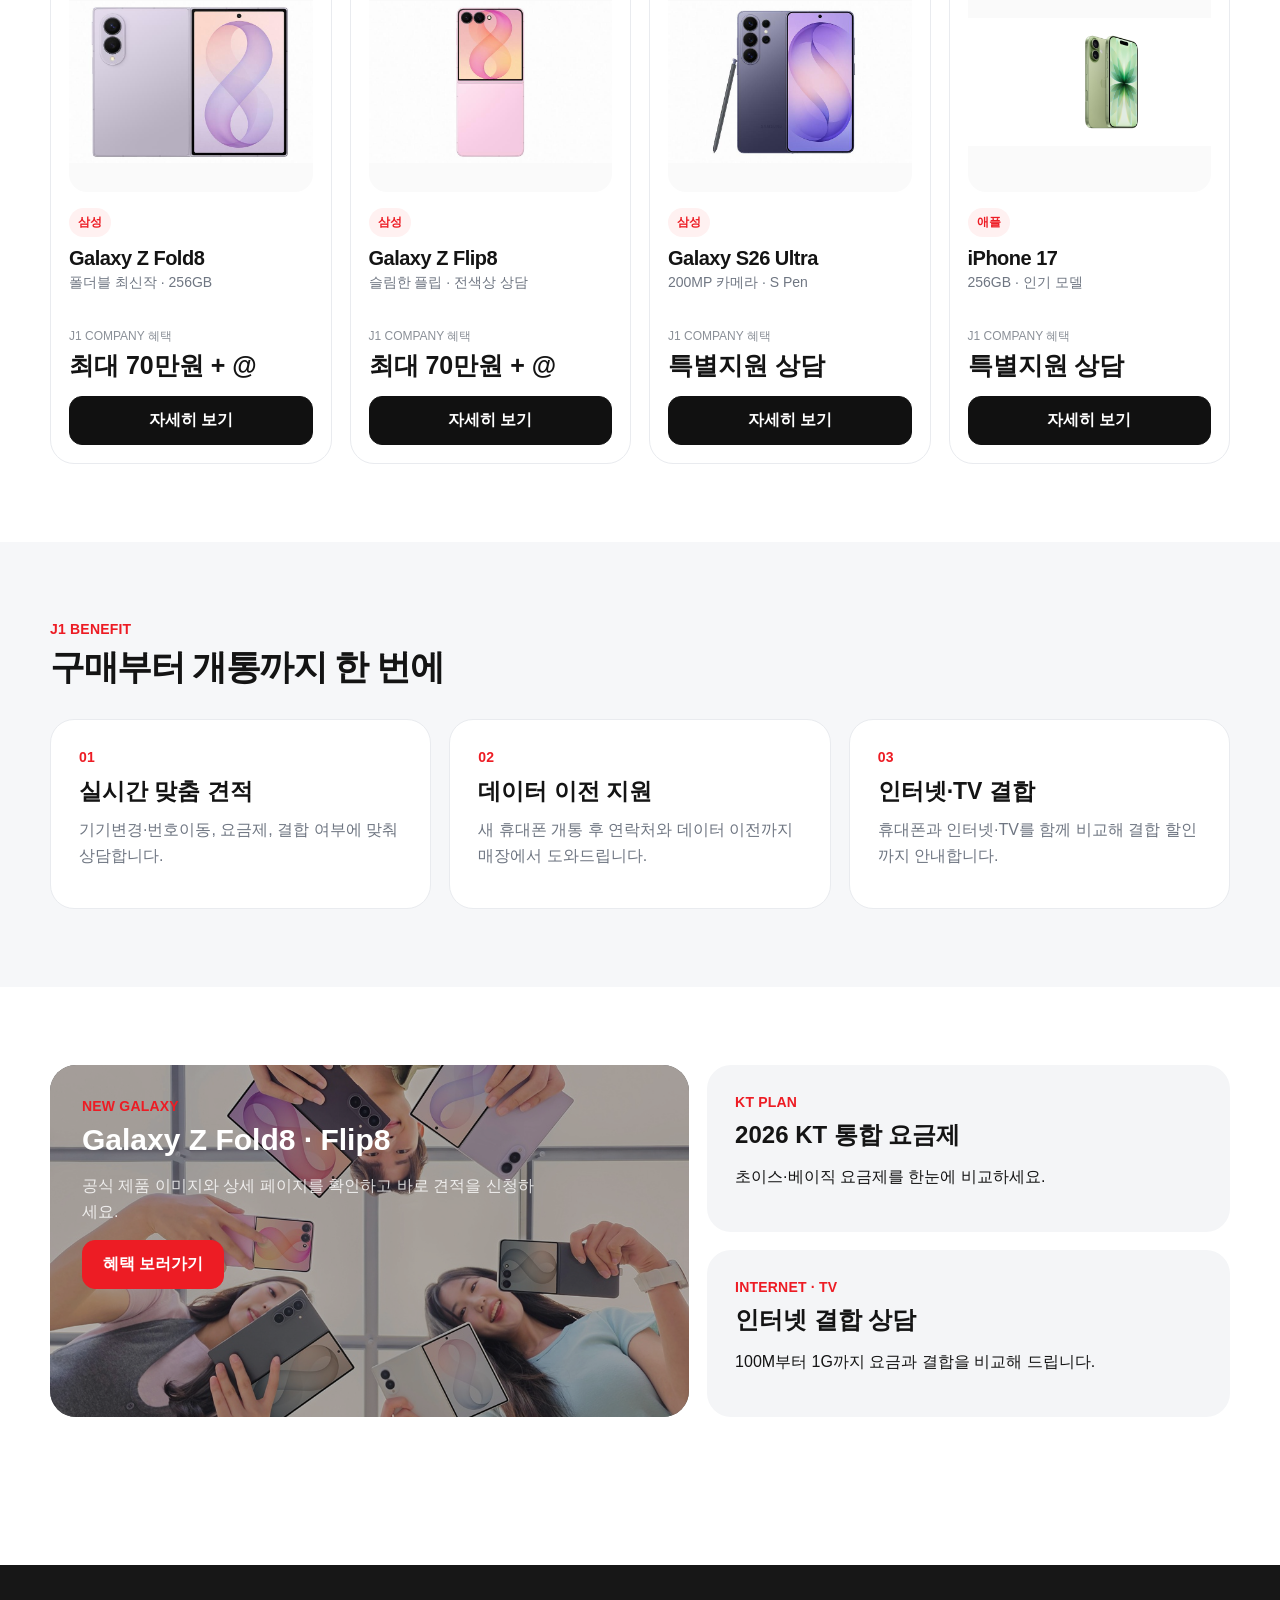
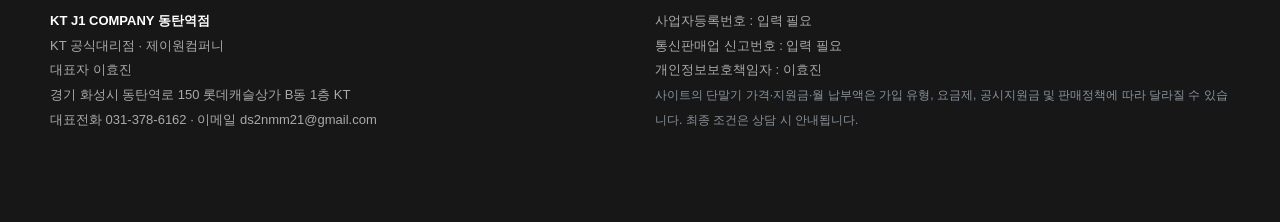
==== commit 05f2881f: "Add files via upload" ====
--- a/index.html
+++ b/index.html
@@ -1,160 +1 @@
-<!doctype html>
-<html lang="ko">
-<head>
-  <meta charset="utf-8">
-  <meta name="viewport" content="width=device-width, initial-scale=1, viewport-fit=cover">
-  <meta name="theme-color" content="#ffffff">
-  <meta name="description" content="KT 제이원컴퍼니 동탄역점 휴대폰·인터넷·TV 온라인 맞춤상담">
-  <title>KT J1 MARKET | 휴대폰 · 인터넷 · TV</title>
-  <link rel="preconnect" href="https://fonts.googleapis.com">
-  <link rel="preconnect" href="https://fonts.gstatic.com" crossorigin>
-  <link href="https://fonts.googleapis.com/css2?family=Noto+Sans+KR:wght@400;500;600;700;800;900&display=swap" rel="stylesheet">
-  <link rel="stylesheet" href="styles.css">
-</head>
-<body>
-  <div class="promo-bar">폴드8 · 플립8 <b>최대 70만원 지원 + @</b> <span>·</span> 아이폰17 시리즈 특별혜택 <span>·</span> 인터넷·TV 결합상담</div>
-
-  <header class="header">
-    <div class="shell nav">
-      <a href="#top" class="logo" aria-label="홈"><span class="kt">KT</span><strong>J1 MARKET</strong></a>
-      <nav class="nav-links" aria-label="주요 메뉴">
-        <a href="#phones">휴대폰</a><a href="#deal">이번주 혜택</a><a href="#internet">인터넷·TV</a><a href="#events">이벤트</a><a href="#consult">빠른상담</a>
-      </nav>
-      <a href="#consult" class="nav-cta">내 혜택 확인</a>
-      <button class="menu" type="button" aria-label="메뉴 열기" aria-expanded="false">☰</button>
-    </div>
-    <div class="mobile-nav" hidden><a href="#phones">휴대폰</a><a href="#deal">이번주 혜택</a><a href="#internet">인터넷·TV</a><a href="#events">이벤트</a><a href="#consult">빠른상담</a></div>
-  </header>
-
-  <main id="top">
-    <section class="hero">
-      <div class="hero-track">
-        <article class="hero-slide hero-fold active">
-          <div class="shell hero-grid">
-            <div class="hero-copy">
-              <span class="hero-label">GALAXY Z FOLD8 · Z FLIP8</span>
-              <h1>폴더블8,<br><em>지금 혜택이 다릅니다.</em></h1>
-              <p>폴드8 · 플립8 최대 70만원 지원 + @<br>전색상 재고 · 가입유형별 맞춤상담</p>
-              <div class="hero-buttons"><a href="#consult" class="primary">내 지원금 확인</a><a href="#phones" class="secondary">상품 보기</a></div>
-              <small>※ 실제 지원금은 모델·요금제·가입유형·시점에 따라 달라질 수 있습니다.</small>
-            </div>
-            <div class="fold-stage" aria-hidden="true">
-              <div class="fold-device"><div class="fold-screen"><span>Galaxy</span><b>Z Fold8</b></div></div>
-              <div class="flip-device"><div class="flip-top"><i></i><i></i></div><div class="flip-bottom"><b>Z Flip8</b></div></div>
-              <div class="hero-badge"><b>70</b><span>만원<br>+ @</span></div>
-            </div>
-          </div>
-        </article>
-
-        <article class="hero-slide hero-apple">
-          <div class="shell hero-grid">
-            <div class="hero-copy light">
-              <span class="hero-label">iPHONE 17 SERIES</span>
-              <h1>iPhone 17,<br><em>조건부터 비교하세요.</em></h1>
-              <p>17 · 17 Pro · Pro Max<br>기기변경 / 번호이동 / 결합까지 한 번에</p>
-              <div class="hero-buttons"><a href="#consult" class="primary white">아이폰 혜택 확인</a><a href="#phones" class="secondary white-line">모델 보기</a></div>
-              <small>※ 모델·용량 및 재고는 상담 시 확인됩니다.</small>
-            </div>
-            <div class="apple-stage" aria-hidden="true">
-              <div class="iphone ip1"><i></i><i></i><i></i><strong>17<br>PRO</strong></div>
-              <div class="iphone ip2"><i></i><i></i><strong>17</strong></div>
-              <div class="glass-pill">SPECIAL<br><b>BENEFIT</b></div>
-            </div>
-          </div>
-        </article>
-
-        <article class="hero-slide hero-combo">
-          <div class="shell hero-grid">
-            <div class="hero-copy">
-              <span class="hero-label">KT INTERNET · TV</span>
-              <h1>휴대폰 바꿀 때<br><em>인터넷도 같이.</em></h1>
-              <p>가족결합 · 인터넷 · TV까지<br>우리 집 조건에 맞게 한 번에 비교</p>
-              <div class="hero-buttons"><a href="#internet" class="primary">결합 혜택 보기</a><a href="#consult" class="secondary">상담 신청</a></div>
-            </div>
-            <div class="combo-stage" aria-hidden="true"><div>📱</div><span>+</span><div>🌐</div><span>+</span><div>📺</div></div>
-          </div>
-        </article>
-      </div>
-      <div class="hero-controls"><button class="prev" aria-label="이전 배너">‹</button><div class="dots"><button class="active" data-slide="0"></button><button data-slide="1"></button><button data-slide="2"></button></div><button class="next" aria-label="다음 배너">›</button></div>
-    </section>
-
-    <section class="quick shell">
-      <a href="#phones"><span class="qicon">📱</span><b>휴대폰</b><small>갤럭시 · 아이폰</small></a>
-      <a href="#deal"><span class="qicon">🔥</span><b>이번주 특가</b><small>지원혜택 확인</small></a>
-      <a href="#consult"><span class="qicon">🧾</span><b>빠른견적</b><small>60초 상담접수</small></a>
-      <a href="#internet"><span class="qicon">🌐</span><b>인터넷·TV</b><small>결합할인</small></a>
-      <a href="#events"><span class="qicon">🎁</span><b>이벤트</b><small>진행중 혜택</small></a>
-      <a href="tel:0313786162"><span class="qicon">☎️</span><b>전화상담</b><small>빠른 문의</small></a>
-    </section>
-
-    <section class="quote-strip shell" id="deal">
-      <div><span>J1 QUICK QUOTE</span><h2>내가 받을 수 있는 혜택,<br><b>지금 바로 확인해보세요.</b></h2><p>모델과 가입유형만 남기면 확인 후 연락드립니다.</p></div>
-      <a href="#consult">60초 상담 신청 <strong>→</strong></a>
-    </section>
-
-    <section class="section" id="phones">
-      <div class="shell">
-        <div class="section-title"><div><span>POPULAR PHONE</span><h2>지금 가장 많이 찾는 휴대폰</h2><p>원하는 모델을 선택하면 상담폼에 자동으로 입력됩니다.</p></div><div class="tabs"><button class="active" data-filter="all">전체</button><button data-filter="samsung">삼성</button><button data-filter="apple">애플</button></div></div>
-        <div class="products">
-          <article class="product" data-brand="samsung" data-model="Galaxy Z Fold8"><div class="pbadge red">HOT</div><div class="pvisual fold-v"><div class="fold-mini"><b>Fold8</b></div></div><div class="pbody"><small>SAMSUNG</small><h3>Galaxy Z Fold8</h3><p>대화면과 휴대성을 모두 원하는 분께</p><div class="tags"><span>전색상 상담</span><span>빠른개통</span></div><div class="support"><span>지원혜택</span><strong>최대 70만원 + @</strong></div><button>이 모델 상담하기</button></div></article>
-          <article class="product" data-brand="samsung" data-model="Galaxy Z Flip8"><div class="pbadge">NEW</div><div class="pvisual flip-v"><div class="flip-mini"><i></i><i></i><b>Flip8</b></div></div><div class="pbody"><small>SAMSUNG</small><h3>Galaxy Z Flip8</h3><p>가볍고 감각적인 최신 플립</p><div class="tags"><span>전색상 상담</span><span>기기변경</span></div><div class="support"><span>지원혜택</span><strong>최대 70만원 + @</strong></div><button>이 모델 상담하기</button></div></article>
-          <article class="product" data-brand="apple" data-model="iPhone 17 Pro"><div class="pbadge black">PRO</div><div class="pvisual iphone-v dark"><div class="phone-mini pro"><i></i><i></i><i></i><b>17 PRO</b></div></div><div class="pbody"><small>APPLE</small><h3>iPhone 17 Pro</h3><p>성능과 카메라를 모두 원하는 분께</p><div class="tags"><span>256GB</span><span>Pro Max 상담</span></div><div class="support"><span>특별혜택</span><strong>가입조건별 상담</strong></div><button>이 모델 상담하기</button></div></article>
-          <article class="product" data-brand="apple" data-model="iPhone 17"><div class="pbadge blue">BEST</div><div class="pvisual iphone-v"><div class="phone-mini"><i></i><i></i><b>17</b></div></div><div class="pbody"><small>APPLE</small><h3>iPhone 17</h3><p>균형 잡힌 최신 iPhone</p><div class="tags"><span>기기변경</span><span>번호이동</span></div><div class="support"><span>특별혜택</span><strong>가입조건별 상담</strong></div><button>이 모델 상담하기</button></div></article>
-          <article class="product" data-brand="samsung" data-model="Galaxy S26 Ultra"><div class="pbadge">POPULAR</div><div class="pvisual s26-v"><div class="s26-mini"><i></i><i></i><i></i><i></i><b>S26</b></div></div><div class="pbody"><small>SAMSUNG</small><h3>Galaxy S26 Ultra</h3><p>카메라와 퍼포먼스 중심 플래그십</p><div class="tags"><span>Ultra</span><span>S26 시리즈</span></div><div class="support"><span>특별혜택</span><strong>가입조건별 상담</strong></div><button>이 모델 상담하기</button></div></article>
-          <article class="product promo-product" data-brand="all" data-model="휴대폰 + 인터넷·TV 결합"><div class="promo-product-copy"><span>KT COMBO</span><h3>휴대폰 + 인터넷·TV<br>같이 하면 더 간단하게</h3><p>가족결합까지 한 번에 확인하세요.</p><button>결합 상담하기</button></div><div class="promo-emoji">📱<b>+</b>🌐</div></article>
-        </div>
-      </div>
-    </section>
-
-    <section class="benefits-section">
-      <div class="shell">
-        <div class="center-title"><span>WHY J1</span><h2>복잡한 휴대폰 구매,<br>상담은 간단하게.</h2></div>
-        <div class="benefits"><article><b>01</b><div>💬</div><h3>1:1 맞춤상담</h3><p>기기변경·번호이동·요금제 조건을 고객 상황에 맞춰 비교합니다.</p></article><article><b>02</b><div>🔗</div><h3>결합할인 확인</h3><p>휴대폰과 인터넷·TV를 함께 이용할 때 가능한 결합조건을 확인합니다.</p></article><article><b>03</b><div>⚡</div><h3>빠른 재고 확인</h3><p>신제품 색상·용량·개통 가능 여부를 상담 시 빠르게 안내합니다.</p></article><article><b>04</b><div>🎁</div><h3>시점별 구매혜택</h3><p>진행 중인 지원금과 매장 혜택을 가입조건에 맞게 안내합니다.</p></article></div>
-      </div>
-    </section>
-
-    <section class="internet" id="internet">
-      <div class="shell internet-grid"><div class="internet-copy"><span>KT INTERNET · TV</span><h2>인터넷·TV,<br><b>따로 알아보지 마세요.</b></h2><p>휴대폰을 바꿀 때 가족결합, 인터넷 속도, TV 상품까지 한 번에 상담하세요.</p><a href="#consult">결합 상담 신청</a></div><div class="internet-list"><article><div>🌐</div><section><small>KT INTERNET</small><h3>인터넷 신규·변경</h3><p>사용환경에 맞는 속도와 결합조건 확인</p></section><b>→</b></article><article><div>📺</div><section><small>GENIE TV</small><h3>인터넷 + TV</h3><p>TV까지 함께 이용할 때 조건 비교</p></section><b>→</b></article><article><div>👨‍👩‍👧‍👦</div><section><small>FAMILY COMBINATION</small><h3>가족 결합</h3><p>KT 이용 가족 회선을 기준으로 결합 확인</p></section><b>→</b></article></div></div>
-    </section>
-
-    <section class="section event-section" id="events">
-      <div class="shell"><div class="section-title simple"><div><span>J1 EVENT</span><h2>지금 진행 중인 혜택</h2></div></div><div class="event-grid"><a href="#consult" class="event ev1"><small>EVENT 01</small><h3>폴드8 · 플립8<br><b>최대 70만원 + @</b></h3><p>전색상 · 가입유형별 조건 상담</p><strong>혜택 확인 →</strong></a><a href="#consult" class="event ev2"><small>EVENT 02</small><h3>iPhone 17 시리즈<br><b>특별지원 상담</b></h3><p>17 · 17 Pro · Pro Max</p><strong>아이폰 상담 →</strong></a><a href="#consult" class="event ev3"><small>EVENT 03</small><h3>휴대폰 + 인터넷·TV<br><b>결합조건 비교</b></h3><p>가족결합까지 한 번에</p><strong>결합 상담 →</strong></a></div></div>
-    </section>
-
-    <section class="consult" id="consult">
-      <div class="shell consult-grid">
-        <div class="consult-intro"><span>QUICK CONSULTATION</span><h2>상담 신청하면<br><b>확인 후 연락드려요.</b></h2><p>아래 정보를 남기면 담당자가 상담 내용을 확인하고 연락드립니다.</p><div class="safe-box"><i>✓</i><div><strong>상담 접수 즉시 이메일 알림</strong><small>작성한 상담 내용이 매장 담당자에게 바로 전달됩니다.</small></div></div><a href="tel:0313786162" class="call-link"><small>전화로 바로 상담</small><strong>031-378-6162 →</strong></a></div>
-
-        <div class="form-card">
-          <div class="success" id="successBox" hidden><div>✓</div><h3>상담 신청이 완료되었습니다.</h3><p>확인 후 입력하신 연락처로 연락드리겠습니다.</p></div>
-          <form id="consultForm" action="https://formsubmit.co/ds2nmm21@gmail.com" method="POST">
-            <input type="hidden" name="_subject" value="[KT J1 MARKET] 신규 상담 신청">
-            <input type="hidden" name="_template" value="table">
-            <input type="hidden" name="_captcha" value="false">
-            <input type="hidden" name="_next" value="https://jonecompany.github.io/dongtan-kt/?submitted=1#consult">
-            <input type="text" name="_honey" style="display:none" tabindex="-1" autocomplete="off">
-            <h3>빠른 상담 신청</h3><p class="form-sub">필수 정보만 입력하면 됩니다.</p>
-            <label>관심 상품 <select id="model" name="관심상품" required><option value="">선택해주세요</option><option>Galaxy Z Fold8</option><option>Galaxy Z Flip8</option><option>Galaxy S26 Ultra</option><option>iPhone 17</option><option>iPhone 17 Pro</option><option>휴대폰 + 인터넷·TV 결합</option><option>인터넷·TV</option><option>기타 모델</option></select></label>
-            <div class="two"><label>가입 유형 <select name="가입유형" required><option value="">선택해주세요</option><option>기기변경</option><option>번호이동</option><option>신규가입</option><option>잘 모르겠음</option></select></label><label>현재 통신사 <select name="현재통신사" required><option value="">선택해주세요</option><option>KT</option><option>SKT</option><option>LG U+</option><option>알뜰폰</option><option>없음 / 기타</option></select></label></div>
-            <div class="two"><label>성함 <input type="text" name="성함" placeholder="홍길동" maxlength="20" required></label><label>연락처 <input id="phone" type="tel" name="연락처" placeholder="010-0000-0000" inputmode="numeric" autocomplete="tel" required></label></div>
-            <label>상담 메모 <textarea name="상담메모" rows="4" placeholder="원하는 색상, 용량, 인터넷·TV 결합 여부 등을 적어주세요. (선택)"></textarea></label>
-            <label class="privacy"><input type="checkbox" required><span><b>개인정보 수집·이용에 동의합니다.</b><small>상담을 위해 성함·연락처·상담내용을 수집하며 상담 완료 후 내부 기준에 따라 파기합니다.</small></span></label>
-            <button type="submit" class="submit">상담 신청하기 <span>→</span></button>
-            <p class="form-help">상담 신청 시 입력 내용이 담당자 이메일로 전송됩니다.</p>
-          </form>
-        </div>
-      </div>
-    </section>
-  </main>
-
-  <footer class="footer">
-    <div class="shell">
-      <div class="footer-head"><a href="#top" class="logo inverse"><span class="kt">KT</span><strong>J1 MARKET</strong></a><a href="#top">맨 위로 ↑</a></div>
-      <div class="business"><strong>KT 제이원컴퍼니 동탄역점</strong><p>대표자 이효진 <i></i> 경기 화성시 동탄역로 150 롯데캐슬상가 B동 1층 KT <i></i> 대표전화 <a href="tel:0313786162">031-378-6162</a></p><p>사업자등록번호 : 입력 예정 <i></i> 통신판매업 신고번호 : 입력 예정</p><small>※ 단말기 지원금 및 각종 혜택은 모델, 가입유형, 요금제, 결합, 재고 및 신청 시점에 따라 달라질 수 있습니다. 상담을 통해 실제 적용 가능 조건을 확인해 주세요.</small><p class="copy">© J-ONE COMPANY. All Rights Reserved.</p></div>
-    </div>
-  </footer>
-
-  <div class="mobile-bottom"><a href="tel:0313786162"><span>☎</span>전화상담</a><a href="#phones"><span>📱</span>휴대폰</a><a href="#consult" class="hot"><span>💬</span>상담신청</a></div>
-  <script src="script.js"></script>
-</body>
-</html>
+<!doctype html><html lang="ko"><head><meta charset="utf-8"><meta name="viewport" content="width=device-width,initial-scale=1"><meta name="description" content="KT J1 COMPANY 동탄역점 휴대폰, 요금제, 인터넷TV 맞춤 상담"><title>KT J1 COMPANY 동탄역점 | KT J1 MARKET</title><link rel="stylesheet" href="styles.css"></head><body><div class="top-strip"><div class="wrap"><span>KT 공식대리점 · J1 COMPANY 동탄역점</span><span>빠른상담 031-378-6162</span></div></div><header class="header"><div class="wrap header-row"><a class="brand" href="index.html"><b>KT</b> J1 MARKET</a><button class="menu-toggle">☰</button><nav class="nav"><a href="phones.html">휴대폰</a><a href="plans.html">요금제</a><a href="internet.html">인터넷·TV</a><a href="events.html">혜택·이벤트</a><a href="consult.html">맞춤견적</a></nav><div class="header-actions"><a class="btn" href="tel:0313786162">전화상담</a><a class="btn red" href="consult.html">상담 신청</a></div></div></header><main><section class="hero"><div class="wrap hero-grid"><article class="hero-main"><img src="assets/galaxy-foldables.jpg" alt="Galaxy Z Fold8 Flip8"><div class="hero-overlay"></div><div class="hero-copy"><span class="eyebrow">GALAXY Z FOLD8 · FLIP8</span><h1>폴더블8<br>최대 70만원 지원 + @</h1><p>KT J1 COMPANY 동탄역점. 원하는 색상과 가입 조건을 알려주시면 실시간 판매정책 기준으로 빠르게 견적을 안내합니다.</p><a class="btn red" href="consult.html?model=Galaxy%20Z%20Fold8">내 할인금액 확인하기 →</a></div></article><div class="hero-side"><a class="mini-banner" href="phone-iphone17.html"><span class="eyebrow">APPLE</span><h3>iPhone 17<br>특별지원</h3><p>기기변경 · 번호이동<br>조건별 맞춤 견적</p><img src="assets/iphone17.jpg" alt="iPhone 17"></a><a class="mini-banner blue" href="phone-s26.html"><span class="eyebrow">GALAXY S26</span><h3>S26 Ultra<br>혜택 확인</h3><p>최신 KT 조건으로<br>바로 상담</p><img src="assets/s26ultra.jpg" alt="Galaxy S26 Ultra"></a></div></div></section><section class="section"><div class="wrap"><div class="section-head"><div><span class="eyebrow">QUICK MENU</span><h2>원하는 서비스를 바로 찾아보세요</h2></div></div><div class="quick-grid"><a class="quick" href="phones.html"><div class="quick-icon">📱</div>휴대폰</a><a class="quick" href="phones.html"><div class="quick-icon">✨</div>신제품</a><a class="quick" href="internet.html"><div class="quick-icon">📡</div>인터넷·TV</a><a class="quick" href="plans.html"><div class="quick-icon">🧾</div>요금제</a><a class="quick" href="events.html"><div class="quick-icon">🎁</div>혜택</a><a class="quick" href="consult.html"><div class="quick-icon">💬</div>맞춤견적</a></div></div></section><section class="section soft"><div class="wrap"><div class="estimate"><div><span class="eyebrow">3분 맞춤 견적</span><h3>원하는 기종만 알려주세요</h3><p>가입유형과 현재 통신사까지 입력하면 상담 내용이 바로 접수됩니다.</p></div><a class="btn red" href="consult.html">견적 신청 바로가기 →</a></div></div></section><section class="section"><div class="wrap"><div class="section-head"><div><span class="eyebrow">POPULAR</span><h2>지금 문의 많은 인기 휴대폰</h2><p>제품을 누르면 상세 페이지로 이동합니다.</p></div><a class="btn" href="phones.html">전체보기</a></div><div class="product-grid"><a class="product-card" data-brand="samsung" href="phone-fold8.html"><div class="product-image"><img src="assets/fold8-official.jpg" alt="Galaxy Z Fold8"></div><span class="badge">삼성</span><h3>Galaxy Z Fold8</h3><div class="sub">폴더블 최신작 · 256GB</div><div class="price-label">J1 COMPANY 혜택</div><div class="price">최대 70만원 + @</div><span class="btn dark">자세히 보기</span></a><a class="product-card" data-brand="samsung" href="phone-flip8.html"><div class="product-image"><img src="assets/flip8-official.jpg" alt="Galaxy Z Flip8"></div><span class="badge">삼성</span><h3>Galaxy Z Flip8</h3><div class="sub">슬림한 플립 · 전색상 상담</div><div class="price-label">J1 COMPANY 혜택</div><div class="price">최대 70만원 + @</div><span class="btn dark">자세히 보기</span></a><a class="product-card" data-brand="samsung" href="phone-s26.html"><div class="product-image"><img src="assets/s26ultra.jpg" alt="Galaxy S26 Ultra"></div><span class="badge">삼성</span><h3>Galaxy S26 Ultra</h3><div class="sub">200MP 카메라 · S Pen</div><div class="price-label">J1 COMPANY 혜택</div><div class="price">특별지원 상담</div><span class="btn dark">자세히 보기</span></a><a class="product-card" data-brand="apple" href="phone-iphone17.html"><div class="product-image"><img src="assets/iphone17.jpg" alt="iPhone 17"></div><span class="badge">애플</span><h3>iPhone 17</h3><div class="sub">256GB · 인기 모델</div><div class="price-label">J1 COMPANY 혜택</div><div class="price">특별지원 상담</div><span class="btn dark">자세히 보기</span></a></div></div></section><section class="section soft"><div class="wrap"><div class="section-head"><div><span class="eyebrow">J1 BENEFIT</span><h2>구매부터 개통까지 한 번에</h2></div></div><div class="benefit-grid"><div class="benefit"><span class="eyebrow">01</span><h3>실시간 맞춤 견적</h3><p>기기변경·번호이동, 요금제, 결합 여부에 맞춰 상담합니다.</p></div><div class="benefit"><span class="eyebrow">02</span><h3>데이터 이전 지원</h3><p>새 휴대폰 개통 후 연락처와 데이터 이전까지 매장에서 도와드립니다.</p></div><div class="benefit"><span class="eyebrow">03</span><h3>인터넷·TV 결합</h3><p>휴대폰과 인터넷·TV를 함께 비교해 결합 할인까지 안내합니다.</p></div></div></div></section><section class="section"><div class="wrap"><div class="event-grid"><a class="event-card" href="phone-fold8.html"><img src="assets/galaxy-foldables.jpg"><div class="copy"><span class="eyebrow">NEW GALAXY</span><h3>Galaxy Z Fold8 · Flip8</h3><p>공식 제품 이미지와 상세 페이지를 확인하고 바로 견적을 신청하세요.</p><span class="btn red">혜택 보러가기</span></div></a><div class="event-stack"><a class="event-lite" href="plans.html"><span class="eyebrow">KT PLAN</span><h3>2026 KT 통합 요금제</h3><p>초이스·베이직 요금제를 한눈에 비교하세요.</p></a><a class="event-lite" href="internet.html"><span class="eyebrow">INTERNET · TV</span><h3>인터넷 결합 상담</h3><p>100M부터 1G까지 요금과 결합을 비교해 드립니다.</p></a></div></div></div></section></main><footer class="footer"><div class="wrap footer-grid"><div><strong>KT J1 COMPANY 동탄역점</strong><br>KT 공식대리점 · 제이원컴퍼니<br>대표자 이효진<br>경기 화성시 동탄역로 150 롯데캐슬상가 B동 1층 KT<br>대표전화 031-378-6162 · 이메일 ds2nmm21@gmail.com</div><div>사업자등록번호 : 입력 필요<br>통신판매업 신고번호 : 입력 필요<br>개인정보보호책임자 : 이효진<br><span class="notice">사이트의 단말기 가격·지원금·월 납부액은 가입 유형, 요금제, 공시지원금 및 판매정책에 따라 달라질 수 있습니다. 최종 조건은 상담 시 안내됩니다.</span></div></div></footer><div class="bottom-bar"><a href="tel:0313786162">☎ 전화상담</a><a href="plans.html">요금제</a><a class="red" href="consult.html">견적 신청</a></div><script src="script.js"></script></body></html>
--- a/styles.css
+++ b/styles.css
@@ -1 +1,3 @@
-:root{--red:#ed1c24;--black:#111;--line:#e9e9eb;--muted:#6f737a;--bg:#f6f7f8}*{box-sizing:border-box}html{scroll-behavior:smooth}body{margin:0;font-family:'Noto Sans KR',sans-serif;color:#111;background:#fff;letter-spacing:-.02em}a{color:inherit;text-decoration:none}button,input,select,textarea{font:inherit}.shell{width:min(1180px,calc(100% - 40px));margin:0 auto}.promo-bar{height:36px;background:#111;color:#fff;display:flex;align-items:center;justify-content:center;gap:9px;font-size:12px;white-space:nowrap;overflow:hidden}.promo-bar b{color:#ff4a50}.promo-bar span{opacity:.4}.header{height:76px;background:rgba(255,255,255,.95);border-bottom:1px solid #eee;position:sticky;top:0;z-index:100;backdrop-filter:blur(14px)}.nav{height:100%;display:flex;align-items:center}.logo{display:flex;gap:10px;align-items:center}.logo .kt{width:42px;height:27px;border-radius:6px;background:#ed1c24;color:#fff;display:grid;place-items:center;font-size:15px;font-weight:900;letter-spacing:-1px}.logo strong{font-size:20px;letter-spacing:-.6px}.nav-links{display:flex;gap:33px;margin-left:65px;font-weight:700;font-size:14px}.nav-links a{transition:.2s}.nav-links a:hover{color:var(--red)}.nav-cta{margin-left:auto;background:#111;color:#fff;padding:12px 19px;border-radius:10px;font-size:13px;font-weight:800}.menu{display:none;margin-left:auto;border:0;background:none;font-size:25px}.mobile-nav{background:#fff;border-bottom:1px solid #eee;padding:12px 20px;position:absolute;width:100%;box-shadow:0 12px 25px rgba(0,0,0,.08)}.mobile-nav a{display:block;padding:12px 0;font-weight:700}.hero{position:relative;overflow:hidden}.hero-track{height:590px;position:relative}.hero-slide{position:absolute;inset:0;opacity:0;pointer-events:none;transition:opacity .45s}.hero-slide.active{opacity:1;pointer-events:auto}.hero-fold{background:linear-gradient(120deg,#f1f2f3,#fbfbfb 50%,#ececef)}.hero-apple{background:radial-gradient(circle at 75% 20%,#404147,#17171a 45%,#080809);color:#fff}.hero-combo{background:linear-gradient(130deg,#f6f0ff,#ecf4ff)}.hero-grid{height:100%;display:grid;grid-template-columns:1.05fr .95fr;align-items:center}.hero-copy{padding-bottom:20px;z-index:2}.hero-label{font-size:12px;font-weight:900;letter-spacing:1.6px;color:#70747c}.hero-copy.light .hero-label{color:#b9b9bd}.hero-copy h1{font-size:53px;line-height:1.18;margin:15px 0 19px;letter-spacing:-2.5px}.hero-copy h1 em{font-style:normal;color:var(--red)}.hero-copy.light h1 em{color:#fff}.hero-copy p{font-size:18px;line-height:1.65;color:#565a61;margin:0 0 29px}.hero-copy.light p{color:#bdbdc2}.hero-buttons{display:flex;gap:9px}.hero-buttons a{padding:14px 21px;border-radius:10px;font-size:14px;font-weight:800}.primary{background:#111;color:#fff}.secondary{border:1px solid #cfd1d5;background:rgba(255,255,255,.62)}.primary.white{background:#fff;color:#111}.secondary.white-line{border:1px solid #606167;color:#fff;background:transparent}.hero-copy small{display:block;margin-top:18px;font-size:10px;color:#8c8f94}.fold-stage,.apple-stage{height:100%;position:relative}.fold-device{position:absolute;right:90px;top:105px;width:300px;height:365px;border-radius:21px;background:#24272c;box-shadow:0 35px 70px rgba(0,0,0,.22);transform:rotate(-4deg);padding:7px}.fold-screen{height:100%;border-radius:15px;background:linear-gradient(150deg,#181c2f,#433778,#c895ff);color:#fff;padding:32px;display:flex;flex-direction:column;justify-content:flex-end}.fold-screen span{font-size:19px}.fold-screen b{font-size:40px}.flip-device{position:absolute;right:8px;top:175px;width:175px;height:315px;filter:drop-shadow(0 35px 40px rgba(0,0,0,.2));transform:rotate(7deg)}.flip-top,.flip-bottom{height:50%;background:#d9c9f4;border:7px solid #2b2a2f}.flip-top{border-radius:18px 18px 5px 5px;position:relative}.flip-bottom{border-radius:5px 5px 18px 18px;display:flex;align-items:end;padding:17px;color:#3f315b}.flip-top i{position:absolute;width:42px;height:42px;background:#151515;border:7px solid #655f70;border-radius:50%;top:20px}.flip-top i:first-child{left:22px}.flip-top i:last-child{left:74px}.hero-badge{position:absolute;right:330px;top:105px;width:122px;height:122px;background:var(--red);border-radius:50%;color:#fff;display:flex;justify-content:center;align-items:center;gap:3px;box-shadow:0 20px 35px rgba(237,28,36,.28);transform:rotate(-8deg)}.hero-badge b{font-size:47px}.hero-badge span{font-size:12px;font-weight:800;line-height:1.25}.iphone{position:absolute;border-radius:43px;border:8px solid #26272a;box-shadow:0 32px 70px rgba(0,0,0,.5);display:flex;align-items:flex-end;padding:28px;color:#fff}.iphone i{position:absolute;width:53px;height:53px;border-radius:50%;background:#151515;border:7px solid #5c5f65}.iphone strong{font-size:40px;line-height:.95}.ip1{width:255px;height:430px;right:80px;top:78px;background:linear-gradient(150deg,#9a8b7a,#393536);transform:rotate(7deg)}.ip1 i:nth-child(1){left:24px;top:26px}.ip1 i:nth-child(2){left:88px;top:26px}.ip1 i:nth-child(3){left:55px;top:87px}.ip2{width:210px;height:360px;right:280px;top:150px;background:linear-gradient(160deg,#e7e4dc,#929390);transform:rotate(-9deg);color:#222}.ip2 i{width:47px;height:47px;top:25px}.ip2 i:nth-child(1){left:24px}.ip2 i:nth-child(2){left:79px}.glass-pill{position:absolute;right:10px;top:110px;padding:14px 18px;border:1px solid rgba(255,255,255,.25);background:rgba(255,255,255,.1);backdrop-filter:blur(12px);border-radius:14px;font-size:12px;color:#ddd}.glass-pill b{font-size:19px;color:#fff}.combo-stage{display:flex;align-items:center;justify-content:center;gap:18px}.combo-stage div{width:125px;height:125px;background:#fff;border-radius:30px;display:grid;place-items:center;font-size:50px;box-shadow:0 25px 60px rgba(73,81,126,.12)}.combo-stage span{font-size:30px;color:#787b86}.hero-controls{position:absolute;bottom:30px;left:50%;transform:translateX(-50%);z-index:5;display:flex;align-items:center;gap:17px}.hero-controls>button{border:0;background:transparent;font-size:26px;color:#666;cursor:pointer}.dots{display:flex;gap:7px}.dots button{border:0;width:7px;height:7px;border-radius:8px;background:#a8aaaf;padding:0;transition:.2s}.dots button.active{width:27px;background:#111}.quick{display:grid;grid-template-columns:repeat(6,1fr);border:1px solid var(--line);border-radius:18px;background:#fff;margin-top:36px;overflow:hidden;box-shadow:0 12px 40px rgba(0,0,0,.04)}.quick a{padding:26px 10px;text-align:center;border-right:1px solid var(--line);transition:.2s}.quick a:last-child{border-right:0}.quick a:hover{background:#fafafa;transform:translateY(-2px)}.qicon{display:block;font-size:28px;margin-bottom:8px}.quick b{display:block;font-size:14px}.quick small{display:block;margin-top:3px;color:#92959a;font-size:11px}.quote-strip{margin-top:55px;background:#111;color:#fff;border-radius:25px;padding:38px 45px;display:flex;justify-content:space-between;align-items:center;position:relative;overflow:hidden}.quote-strip:after{content:'J1';position:absolute;right:220px;top:-54px;font-size:170px;font-weight:900;color:#202020;letter-spacing:-15px}.quote-strip div,.quote-strip>a{position:relative;z-index:2}.quote-strip span{font-size:10px;letter-spacing:2px;color:#aaa;font-weight:900}.quote-strip h2{font-size:30px;line-height:1.3;margin:7px 0}.quote-strip h2 b{color:#ff4148}.quote-strip p{font-size:12px;color:#888;margin:0}.quote-strip>a{background:#fff;color:#111;border-radius:12px;padding:16px 20px;font-size:13px;font-weight:900}.quote-strip>a strong{margin-left:20px}.section{padding:95px 0}.section-title{display:flex;justify-content:space-between;align-items:flex-end;margin-bottom:36px}.section-title>div>span,.center-title>span,.internet-copy>span,.consult-intro>span{font-size:10px;letter-spacing:2px;font-weight:900;color:var(--red)}.section-title h2,.center-title h2{font-size:37px;margin:7px 0 6px;letter-spacing:-1.7px}.section-title p{margin:0;color:#888;font-size:13px}.tabs{display:flex;background:#f3f4f5;border-radius:12px;padding:4px}.tabs button{border:0;background:transparent;border-radius:9px;padding:9px 17px;font-size:12px;font-weight:800;color:#777;cursor:pointer}.tabs button.active{background:#111;color:#fff}.products{display:grid;grid-template-columns:repeat(3,1fr);gap:18px}.product{border:1px solid #e7e8ea;border-radius:20px;overflow:hidden;position:relative;background:#fff;transition:.25s}.product:hover{transform:translateY(-5px);box-shadow:0 18px 45px rgba(0,0,0,.08)}.pbadge{position:absolute;left:16px;top:16px;z-index:2;background:#111;color:#fff;border-radius:6px;padding:5px 8px;font-size:9px;font-weight:900;letter-spacing:.7px}.pbadge.red{background:var(--red)}.pbadge.blue{background:#2350db}.pbadge.black{background:#000}.pvisual{height:250px;background:#f5f5f6;display:flex;align-items:center;justify-content:center;overflow:hidden}.fold-v{background:linear-gradient(145deg,#ececf0,#dad5ee)}.fold-mini{width:155px;height:195px;background:#24252a;border:6px solid #18191c;border-radius:12px;transform:rotate(-8deg);box-shadow:22px 24px 35px rgba(0,0,0,.18);display:flex;align-items:flex-end;padding:17px;color:#fff;background-image:linear-gradient(140deg,#28213c,#7d54a7)}.fold-mini b{font-size:27px}.flip-v{background:linear-gradient(140deg,#f6edf8,#ead9f3)}.flip-mini{width:115px;height:205px;background:#d7b7e8;border:6px solid #2e2831;border-radius:14px;box-shadow:20px 24px 35px rgba(0,0,0,.15);position:relative;display:flex;align-items:end;padding:12px}.flip-mini i{position:absolute;top:17px;width:33px;height:33px;border:6px solid #72647c;background:#171519;border-radius:50%}.flip-mini i:first-child{left:15px}.flip-mini i:nth-child(2){left:53px}.iphone-v{background:linear-gradient(145deg,#f3f0ea,#e9e9e7)}.iphone-v.dark{background:linear-gradient(145deg,#e0d9d2,#c9c4bf)}.phone-mini{width:130px;height:220px;border:7px solid #3c3c3e;border-radius:26px;background:#e2ded3;position:relative;display:flex;align-items:end;padding:16px;box-shadow:18px 24px 35px rgba(0,0,0,.18)}.phone-mini.pro{background:#5a514a;color:#fff}.phone-mini i{position:absolute;width:36px;height:36px;border-radius:50%;background:#171717;border:5px solid #5d5c5a;top:16px}.phone-mini i:first-child{left:14px}.phone-mini i:nth-child(2){left:55px}.phone-mini.pro i:nth-child(3){left:34px;top:56px}.s26-v{background:linear-gradient(145deg,#e9eef5,#dfe7ef)}.s26-mini{height:218px;width:125px;border-radius:18px;background:#77879a;border:5px solid #596776;position:relative;padding:14px;display:flex;align-items:end;color:#fff;box-shadow:18px 24px 35px rgba(0,0,0,.17)}.s26-mini i{position:absolute;left:14px;width:30px;height:30px;border-radius:50%;background:#101216;border:5px solid #a2afbd}.s26-mini i:nth-child(1){top:15px}.s26-mini i:nth-child(2){top:50px}.s26-mini i:nth-child(3){top:85px}.s26-mini i:nth-child(4){left:50px;top:35px;width:22px;height:22px}.pbody{padding:22px}.pbody>small{font-size:9px;color:#92959a;font-weight:900;letter-spacing:1px}.pbody h3{margin:5px 0 7px;font-size:21px}.pbody>p{font-size:12px;color:#83868b;margin:0 0 14px}.tags{display:flex;gap:5px;flex-wrap:wrap}.tags span{font-size:10px;background:#f3f4f5;padding:5px 7px;border-radius:5px;color:#666}.support{border-top:1px solid #eee;margin-top:18px;padding-top:17px;display:flex;justify-content:space-between;align-items:center}.support span{font-size:11px;color:#888}.support strong{font-size:14px;color:var(--red)}.pbody button,.promo-product button{width:100%;border:0;background:#111;color:#fff;border-radius:10px;padding:13px;margin-top:15px;font-size:12px;font-weight:900;cursor:pointer}.promo-product{background:#111;color:#fff;display:flex;flex-direction:column;justify-content:space-between;min-height:465px;padding:28px}.promo-product-copy>span{font-size:10px;color:#ff4a50;letter-spacing:1.8px;font-weight:900}.promo-product h3{font-size:27px;line-height:1.3;margin:12px 0}.promo-product p{font-size:12px;color:#9b9b9d}.promo-product button{background:#fff;color:#111}.promo-emoji{font-size:63px;text-align:center;padding:20px 0}.promo-emoji b{font-size:30px;color:#666;margin:0 12px}.benefits-section{background:#f5f6f7;padding:95px 0}.center-title{text-align:center;margin-bottom:40px}.benefits{display:grid;grid-template-columns:repeat(4,1fr);gap:14px}.benefits article{background:#fff;border-radius:18px;padding:25px;min-height:270px;position:relative}.benefits article>b{position:absolute;right:20px;top:18px;color:#ddd;font-size:12px}.benefits article>div{font-size:34px;margin:22px 0}.benefits h3{font-size:18px;margin:0 0 9px}.benefits p{font-size:12px;color:#85888d;line-height:1.75;margin:0}.internet{background:#151515;color:#fff;padding:95px 0}.internet-grid{display:grid;grid-template-columns:.9fr 1.1fr;gap:75px;align-items:center}.internet-copy h2{font-size:43px;line-height:1.3;margin:10px 0 16px}.internet-copy h2 b{color:#ff4148}.internet-copy p{color:#9d9da1;font-size:14px;line-height:1.8;max-width:420px}.internet-copy a{display:inline-block;margin-top:18px;background:#fff;color:#111;border-radius:10px;padding:14px 18px;font-size:12px;font-weight:900}.internet-list{display:grid;gap:10px}.internet-list article{background:#242424;border:1px solid #313131;border-radius:17px;padding:20px;display:grid;grid-template-columns:70px 1fr 20px;gap:15px;align-items:center}.internet-list article>div{width:58px;height:58px;background:#333;border-radius:15px;display:grid;place-items:center;font-size:28px}.internet-list small{font-size:9px;color:#777;font-weight:900;letter-spacing:1px}.internet-list h3{font-size:17px;margin:4px 0}.internet-list p{font-size:11px;color:#8c8c90;margin:0}.internet-list article>b{color:#666}.event-section{background:#fff}.section-title.simple{margin-bottom:30px}.event-grid{display:grid;grid-template-columns:repeat(3,1fr);gap:15px}.event{height:330px;border-radius:20px;padding:27px;position:relative;overflow:hidden}.event:after{content:'';position:absolute;width:180px;height:180px;border-radius:50%;right:-45px;bottom:-45px;background:rgba(255,255,255,.25)}.event small{font-size:9px;font-weight:900;letter-spacing:1px}.event h3{font-size:27px;line-height:1.35;margin:24px 0 8px}.event h3 b{font-weight:900}.event p{font-size:12px;opacity:.65}.event>strong{position:absolute;left:27px;bottom:27px;font-size:12px}.ev1{background:#111;color:#fff}.ev1 h3 b{color:#ff4c52}.ev2{background:#f1e7df}.ev3{background:#e8effc}.consult{background:#f5f6f7;padding:100px 0}.consult-grid{display:grid;grid-template-columns:.9fr 1.1fr;gap:70px;align-items:start}.consult-intro{padding-top:15px}.consult-intro h2{font-size:43px;line-height:1.3;margin:12px 0 16px}.consult-intro h2 b{color:var(--red)}.consult-intro>p{color:#777;font-size:14px;line-height:1.8}.safe-box{margin-top:33px;display:flex;gap:13px;align-items:center;background:#fff;border:1px solid #e5e6e8;border-radius:14px;padding:15px}.safe-box i{font-style:normal;width:32px;height:32px;background:#e9f9ec;color:#159231;border-radius:50%;display:grid;place-items:center;font-weight:900}.safe-box strong,.safe-box small{display:block}.safe-box strong{font-size:13px}.safe-box small{font-size:10px;color:#8a8d91;margin-top:2px}.call-link{display:block;margin-top:30px}.call-link small{display:block;color:#999;font-size:10px}.call-link strong{font-size:27px}.form-card{background:#fff;border-radius:22px;padding:32px;box-shadow:0 20px 60px rgba(0,0,0,.07)}.form-card h3{font-size:24px;margin:0}.form-sub{font-size:11px;color:#999;margin:5px 0 25px}.form-card label{display:block;font-size:11px;font-weight:800;margin-bottom:15px}.form-card input,.form-card select,.form-card textarea{width:100%;border:1px solid #dddfe2;background:#fafafa;border-radius:10px;padding:12px 13px;margin-top:7px;outline:none;transition:.2s}.form-card input:focus,.form-card select:focus,.form-card textarea:focus{background:#fff;border-color:#111}.two{display:grid;grid-template-columns:1fr 1fr;gap:12px}.privacy{display:flex!important;gap:9px;align-items:flex-start;font-weight:500!important;color:#555}.privacy input{width:16px;height:16px;margin:2px 0 0}.privacy span{line-height:1.4}.privacy b,.privacy small{display:block}.privacy b{font-size:10px}.privacy small{font-size:9px;color:#999;margin-top:3px}.submit{width:100%;border:0;background:var(--red);color:#fff;border-radius:11px;padding:15px 18px;font-weight:900;cursor:pointer;display:flex;justify-content:space-between}.form-help{text-align:center;color:#aaa;font-size:9px;margin:9px 0 0}.success{text-align:center;padding:28px 10px}.success div{width:58px;height:58px;margin:0 auto 15px;background:#eaf8ed;color:#1b9d3a;border-radius:50%;display:grid;place-items:center;font-size:27px;font-weight:900}.success h3{font-size:23px}.success p{color:#777;font-size:12px}.footer{background:#0d0d0e;color:#7d7f83;padding:38px 0 95px}.footer-head{display:flex;justify-content:space-between;align-items:center;border-bottom:1px solid #242426;padding-bottom:25px}.inverse strong{color:#fff}.footer-head>a:last-child{font-size:11px}.business{padding-top:25px;font-size:11px;line-height:1.8}.business>strong{font-size:13px;color:#ddd}.business p{margin:5px 0}.business i{display:inline-block;width:1px;height:9px;background:#39393c;margin:0 9px}.business a{color:#ccc}.business>small{display:block;max-width:850px;margin-top:15px;color:#606267}.copy{color:#4d4f52;margin-top:15px!important}.mobile-bottom{display:none}.hidden-product{display:none!important}@media(max-width:900px){.nav-links,.nav-cta{display:none}.menu{display:block}.hero-track{height:670px}.hero-grid{grid-template-columns:1fr;padding-top:35px}.hero-copy{align-self:start}.hero-copy h1{font-size:42px}.fold-stage,.apple-stage{position:absolute;inset:290px 20px 20px}.fold-device{right:110px;top:5px;width:220px;height:270px}.flip-device{right:25px;top:60px;width:130px;height:240px}.hero-badge{right:280px;top:5px;width:95px;height:95px}.hero-badge b{font-size:36px}.ip1{width:190px;height:315px;right:55px;top:0}.ip2{width:155px;height:275px;right:205px;top:45px}.iphone i{transform:scale(.78);transform-origin:top left}.iphone strong{font-size:30px}.glass-pill{right:0;top:20px}.combo-stage{position:absolute;left:20px;right:20px;bottom:80px}.combo-stage div{width:95px;height:95px}.quick{grid-template-columns:repeat(3,1fr)}.quick a:nth-child(3){border-right:0}.products{grid-template-columns:repeat(2,1fr)}.benefits{grid-template-columns:repeat(2,1fr)}.internet-grid,.consult-grid{grid-template-columns:1fr}.event-grid{grid-template-columns:1fr 1fr}.quote-strip:after{right:80px}.consult-grid{gap:35px}.consult-intro h2{font-size:38px}}@media(max-width:620px){body{padding-bottom:66px}.shell{width:min(100% - 28px,1180px)}.promo-bar{height:32px;font-size:10px;justify-content:flex-start;padding-left:20px}.header{height:66px}.logo strong{font-size:17px}.hero-track{height:620px}.hero-copy{padding-top:8px}.hero-copy h1{font-size:34px;margin:12px 0 14px}.hero-copy p{font-size:14px}.hero-buttons a{padding:12px 14px;font-size:12px}.hero-copy small{font-size:8px}.fold-stage,.apple-stage{inset:305px 14px 10px}.fold-device{right:90px;width:180px;height:225px}.flip-device{right:8px;width:108px;height:205px}.hero-badge{right:225px;width:78px;height:78px}.hero-badge b{font-size:29px}.hero-badge span{font-size:9px}.ip1{width:160px;height:270px;right:32px}.ip2{width:130px;height:230px;right:170px}.iphone{border-width:6px;border-radius:30px}.iphone i{transform:scale(.65)}.glass-pill{display:none}.combo-stage{gap:8px}.combo-stage div{width:75px;height:75px;border-radius:20px;font-size:34px}.combo-stage span{font-size:20px}.hero-controls{bottom:20px}.quick{margin-top:20px;border-radius:14px}.quick a{padding:18px 5px}.qicon{font-size:23px}.quick b{font-size:12px}.quick small{font-size:9px}.quote-strip{margin-top:35px;padding:27px 22px;border-radius:18px;display:block}.quote-strip h2{font-size:23px}.quote-strip p{padding-right:50px}.quote-strip>a{display:inline-block;margin-top:20px}.quote-strip:after{font-size:120px;right:-5px;top:-25px}.section{padding:65px 0}.section-title{display:block}.section-title h2,.center-title h2{font-size:29px}.section-title p{font-size:11px}.tabs{margin-top:20px;width:max-content}.products{grid-template-columns:1fr;gap:13px}.pvisual{height:220px}.promo-product{min-height:400px}.benefits-section{padding:65px 0}.benefits{grid-template-columns:1fr 1fr;gap:9px}.benefits article{min-height:230px;padding:18px}.benefits article>div{font-size:28px}.benefits p{font-size:10px}.internet{padding:65px 0}.internet-grid{gap:35px}.internet-copy h2{font-size:32px}.internet-list article{grid-template-columns:55px 1fr 15px;padding:15px}.internet-list article>div{width:47px;height:47px;font-size:22px}.event-grid{grid-template-columns:1fr}.event{height:260px}.event h3{font-size:23px}.consult{padding:65px 0}.consult-intro h2{font-size:32px}.call-link strong{font-size:23px}.form-card{padding:21px;border-radius:18px}.two{grid-template-columns:1fr}.footer{padding-bottom:35px}.business i{display:none}.business p{line-height:1.9}.mobile-bottom{position:fixed;display:grid;grid-template-columns:repeat(3,1fr);left:0;right:0;bottom:0;height:66px;background:#fff;border-top:1px solid #ddd;z-index:200;padding-bottom:env(safe-area-inset-bottom)}.mobile-bottom a{display:flex;flex-direction:column;align-items:center;justify-content:center;font-size:10px;font-weight:800}.mobile-bottom span{font-size:18px}.mobile-bottom .hot{background:var(--red);color:#fff}}
+:root{--kt:#ed1c24;--ink:#141414;--muted:#6f7682;--line:#e9ebef;--soft:#f6f7f9;--blue:#4776ff;--radius:24px;--shadow:0 14px 40px rgba(25,30,45,.08)}*{box-sizing:border-box}html{scroll-behavior:smooth}body{margin:0;font-family:Pretendard,-apple-system,BlinkMacSystemFont,"Segoe UI",Roboto,"Noto Sans KR",Arial,sans-serif;color:var(--ink);background:#fff}a{text-decoration:none;color:inherit}img{max-width:100%;display:block}.wrap{width:min(1180px,calc(100% - 40px));margin:auto}.top-strip{background:#111;color:#fff;font-size:13px}.top-strip .wrap{display:flex;justify-content:space-between;align-items:center;min-height:38px;gap:16px}.header{position:sticky;top:0;z-index:60;background:rgba(255,255,255,.94);backdrop-filter:blur(16px);border-bottom:1px solid rgba(0,0,0,.05)}.header-row{height:76px;display:flex;align-items:center;gap:34px}.brand{font-size:23px;font-weight:900;letter-spacing:-.8px;white-space:nowrap}.brand b{color:var(--kt)}.nav{display:flex;gap:28px;font-weight:700;font-size:15px;flex:1}.nav a:hover{color:var(--kt)}.header-actions{display:flex;gap:9px}.btn{display:inline-flex;align-items:center;justify-content:center;gap:8px;padding:13px 20px;border-radius:13px;font-weight:800;border:1px solid var(--line);background:#fff;cursor:pointer}.btn.red{background:var(--kt);border-color:var(--kt);color:#fff}.btn.dark{background:#111;color:#fff;border-color:#111}.hero{padding:32px 0 10px}.hero-grid{display:grid;grid-template-columns:1.3fr .7fr;gap:18px}.hero-main{min-height:485px;border-radius:30px;overflow:hidden;position:relative;background:#f2f2f2}.hero-main img{position:absolute;inset:0;width:100%;height:100%;object-fit:cover}.hero-overlay{position:absolute;inset:0;background:linear-gradient(90deg,rgba(0,0,0,.68) 0%,rgba(0,0,0,.32) 47%,rgba(0,0,0,.04) 72%)}.hero-copy{position:relative;z-index:2;color:#fff;padding:56px;max-width:610px}.eyebrow{font-weight:900;color:var(--kt);font-size:14px;letter-spacing:.2px}.hero-copy .eyebrow{color:#ff7075}.hero-copy h1{font-size:48px;line-height:1.08;letter-spacing:-2px;margin:12px 0 18px}.hero-copy p{font-size:18px;line-height:1.6;color:rgba(255,255,255,.86);margin:0 0 28px}.hero-side{display:grid;gap:18px}.mini-banner{border-radius:26px;padding:30px;min-height:233px;position:relative;overflow:hidden;background:linear-gradient(135deg,#fff1f2,#fff)}.mini-banner.blue{background:linear-gradient(135deg,#eef4ff,#f9fbff)}.mini-banner h3{font-size:27px;line-height:1.25;margin:8px 0 7px;letter-spacing:-1px}.mini-banner p{margin:0;color:var(--muted);line-height:1.5}.mini-banner img{position:absolute;right:-24px;bottom:-18px;width:53%;max-height:170px;object-fit:contain}.section{padding:78px 0}.section.soft{background:var(--soft)}.section-head{display:flex;align-items:end;justify-content:space-between;gap:20px;margin-bottom:28px}.section-head h2{font-size:35px;letter-spacing:-1.5px;margin:6px 0 0}.section-head p{margin:8px 0 0;color:var(--muted)}.quick-grid{display:grid;grid-template-columns:repeat(6,1fr);gap:14px}.quick{background:#fff;border:1px solid var(--line);border-radius:20px;padding:22px;text-align:center;font-weight:800;transition:.2s}.quick:hover{transform:translateY(-3px);box-shadow:var(--shadow)}.quick-icon{width:58px;height:58px;border-radius:18px;margin:0 auto 12px;background:#f1f2f4;display:grid;place-items:center;font-size:28px}.estimate{background:#111;color:#fff;border-radius:28px;padding:32px 38px;display:flex;justify-content:space-between;align-items:center;gap:30px}.estimate h3{font-size:30px;margin:4px 0 8px}.estimate p{margin:0;color:#bfc2c8}.product-grid{display:grid;grid-template-columns:repeat(4,1fr);gap:18px}.product-card{background:#fff;border:1px solid var(--line);border-radius:24px;padding:18px;transition:.2s;display:flex;flex-direction:column;min-width:0}.product-card:hover{transform:translateY(-4px);box-shadow:var(--shadow)}.product-image{height:220px;border-radius:18px;background:#fafafa;display:grid;place-items:center;overflow:hidden;margin-bottom:16px}.product-image img{width:100%;height:100%;object-fit:contain}.badge{display:inline-flex;align-self:flex-start;font-size:12px;font-weight:900;padding:6px 9px;border-radius:999px;background:#fff1f1;color:var(--kt)}.product-card h3{font-size:20px;margin:10px 0 4px;letter-spacing:-.5px}.product-card .sub{color:var(--muted);font-size:14px;min-height:38px}.price-label{font-size:12px;color:#8b9098;margin-top:16px}.price{font-size:25px;font-weight:900;margin:4px 0 14px}.benefit-grid{display:grid;grid-template-columns:repeat(3,1fr);gap:18px}.benefit{border-radius:24px;padding:28px;min-height:190px;background:#fff;border:1px solid var(--line)}.benefit h3{font-size:23px;margin:10px 0}.benefit p{color:var(--muted);line-height:1.6;margin:0}.event-grid{display:grid;grid-template-columns:1.1fr .9fr;gap:18px}.event-card{border-radius:26px;overflow:hidden;min-height:280px;position:relative;background:#111;color:#fff}.event-card img{position:absolute;inset:0;width:100%;height:100%;object-fit:cover;opacity:.68}.event-card .copy{position:relative;z-index:2;padding:32px;max-width:520px}.event-card h3{font-size:30px;margin:8px 0}.event-card p{line-height:1.6;color:rgba(255,255,255,.82)}.event-stack{display:grid;gap:18px}.event-lite{border-radius:24px;padding:28px;background:#f4f5f7}.event-lite h3{font-size:24px;margin:8px 0}.page-hero{padding:52px 0 24px;background:linear-gradient(180deg,#fafafa,#fff)}.page-hero h1{font-size:44px;letter-spacing:-2px;margin:8px 0}.page-hero p{color:var(--muted);font-size:17px}.plan-grid{display:grid;grid-template-columns:repeat(3,1fr);gap:16px}.plan-card{border:1px solid var(--line);border-radius:22px;padding:24px;background:#fff}.plan-card h3{font-size:20px;margin:8px 0}.plan-price{font-size:28px;font-weight:900;margin:8px 0}.plan-data{font-size:17px;font-weight:800}.plan-card ul{padding-left:18px;color:var(--muted);line-height:1.8}.tabs{display:flex;gap:10px;flex-wrap:wrap;margin:24px 0}.tab{padding:10px 15px;border:1px solid var(--line);border-radius:999px;font-weight:800;background:#fff}.tab.active{background:#111;color:#fff}.detail{display:grid;grid-template-columns:1fr 1fr;gap:48px;padding:52px 0}.detail-media{border-radius:28px;background:#f7f7f8;padding:28px;min-height:520px;display:grid;place-items:center}.detail-media img{max-height:460px;object-fit:contain}.detail-info h1{font-size:42px;letter-spacing:-1.6px;margin:10px 0}.detail-info .lead{color:var(--muted);line-height:1.7}.specs{display:grid;grid-template-columns:1fr 1fr;gap:12px;margin:24px 0}.spec{background:#f7f7f8;border-radius:16px;padding:16px}.spec small{color:var(--muted)}.spec strong{display:block;margin-top:5px}.consult-wrap{display:grid;grid-template-columns:.8fr 1.2fr;gap:28px;align-items:start}.consult-copy{background:#111;color:#fff;border-radius:28px;padding:34px;position:sticky;top:110px}.consult-copy h2{font-size:34px;margin:8px 0}.consult-copy p{color:#c7c9cf;line-height:1.7}.form-card{border:1px solid var(--line);border-radius:28px;padding:30px;background:#fff;box-shadow:var(--shadow)}.form-grid{display:grid;grid-template-columns:1fr 1fr;gap:16px}.field{display:flex;flex-direction:column;gap:7px}.field.full{grid-column:1/-1}.field label{font-weight:800;font-size:14px}.field input,.field select,.field textarea{width:100%;padding:14px 15px;border:1px solid #dfe2e7;border-radius:13px;font:inherit;background:#fff}.field textarea{min-height:120px;resize:vertical}.check{font-size:13px;color:var(--muted);line-height:1.5}.footer{background:#171717;color:#aaa;padding:44px 0 90px;margin-top:70px;font-size:13px;line-height:1.9}.footer strong{color:#fff}.footer-grid{display:grid;grid-template-columns:1fr 1fr;gap:30px}.bottom-bar{display:none}.empty{padding:80px;text-align:center}.notice{font-size:12px;color:#8c929a;line-height:1.7;margin-top:20px}.table-wrap{overflow:auto;border:1px solid var(--line);border-radius:22px}.price-table{width:100%;border-collapse:collapse;min-width:720px}.price-table th,.price-table td{padding:17px 18px;border-bottom:1px solid var(--line);text-align:left}.price-table th{background:#f7f7f8;font-size:13px}.price-table td strong{font-size:16px}.thanks{min-height:70vh;display:grid;place-items:center;text-align:center}.thanks-box{max-width:600px;padding:50px;border-radius:28px;border:1px solid var(--line);box-shadow:var(--shadow)}.thanks-icon{font-size:60px}.menu-toggle{display:none}
+@media(max-width:900px){.wrap{width:min(100% - 28px,1180px)}.top-strip{display:none}.nav{display:none;position:absolute;top:76px;left:0;right:0;background:#fff;border-bottom:1px solid var(--line);padding:18px 22px;flex-direction:column}.nav.open{display:flex}.header-actions .btn:not(.red){display:none}.menu-toggle{display:block;border:0;background:#f4f4f5;border-radius:10px;padding:10px 12px}.hero-grid,.event-grid,.detail,.consult-wrap{grid-template-columns:1fr}.hero-main{min-height:470px}.hero-copy{padding:34px 28px}.hero-copy h1{font-size:38px}.hero-side{grid-template-columns:1fr 1fr}.quick-grid{grid-template-columns:repeat(3,1fr)}.product-grid{grid-template-columns:repeat(2,1fr)}.benefit-grid,.plan-grid{grid-template-columns:repeat(2,1fr)}.consult-copy{position:static}.footer-grid{grid-template-columns:1fr}.bottom-bar{display:grid;grid-template-columns:repeat(3,1fr);position:fixed;left:0;right:0;bottom:0;z-index:80;background:#fff;border-top:1px solid var(--line);box-shadow:0 -10px 30px rgba(0,0,0,.06)}.bottom-bar a{padding:14px 5px;text-align:center;font-size:12px;font-weight:900}.bottom-bar a.red{background:var(--kt);color:#fff}}
+@media(max-width:600px){.header-row{height:66px}.brand{font-size:20px}.nav{top:66px}.hero{padding-top:14px}.hero-main{min-height:510px}.hero-main img{object-position:63% center}.hero-overlay{background:linear-gradient(180deg,rgba(0,0,0,.7),rgba(0,0,0,.32) 60%,rgba(0,0,0,.12))}.hero-copy h1{font-size:35px}.hero-copy p{font-size:15px}.hero-side{grid-template-columns:1fr}.quick-grid{grid-template-columns:repeat(3,1fr);gap:9px}.quick{padding:16px 7px;font-size:13px}.quick-icon{width:48px;height:48px}.section{padding:54px 0}.section-head h2{font-size:29px}.estimate{align-items:flex-start;flex-direction:column}.product-grid,.benefit-grid,.plan-grid{grid-template-columns:1fr}.product-image{height:260px}.page-hero h1{font-size:35px}.form-grid,.specs{grid-template-columns:1fr}.detail{gap:22px}.detail-media{min-height:350px}.detail-info h1{font-size:34px}.footer{padding-bottom:110px}}
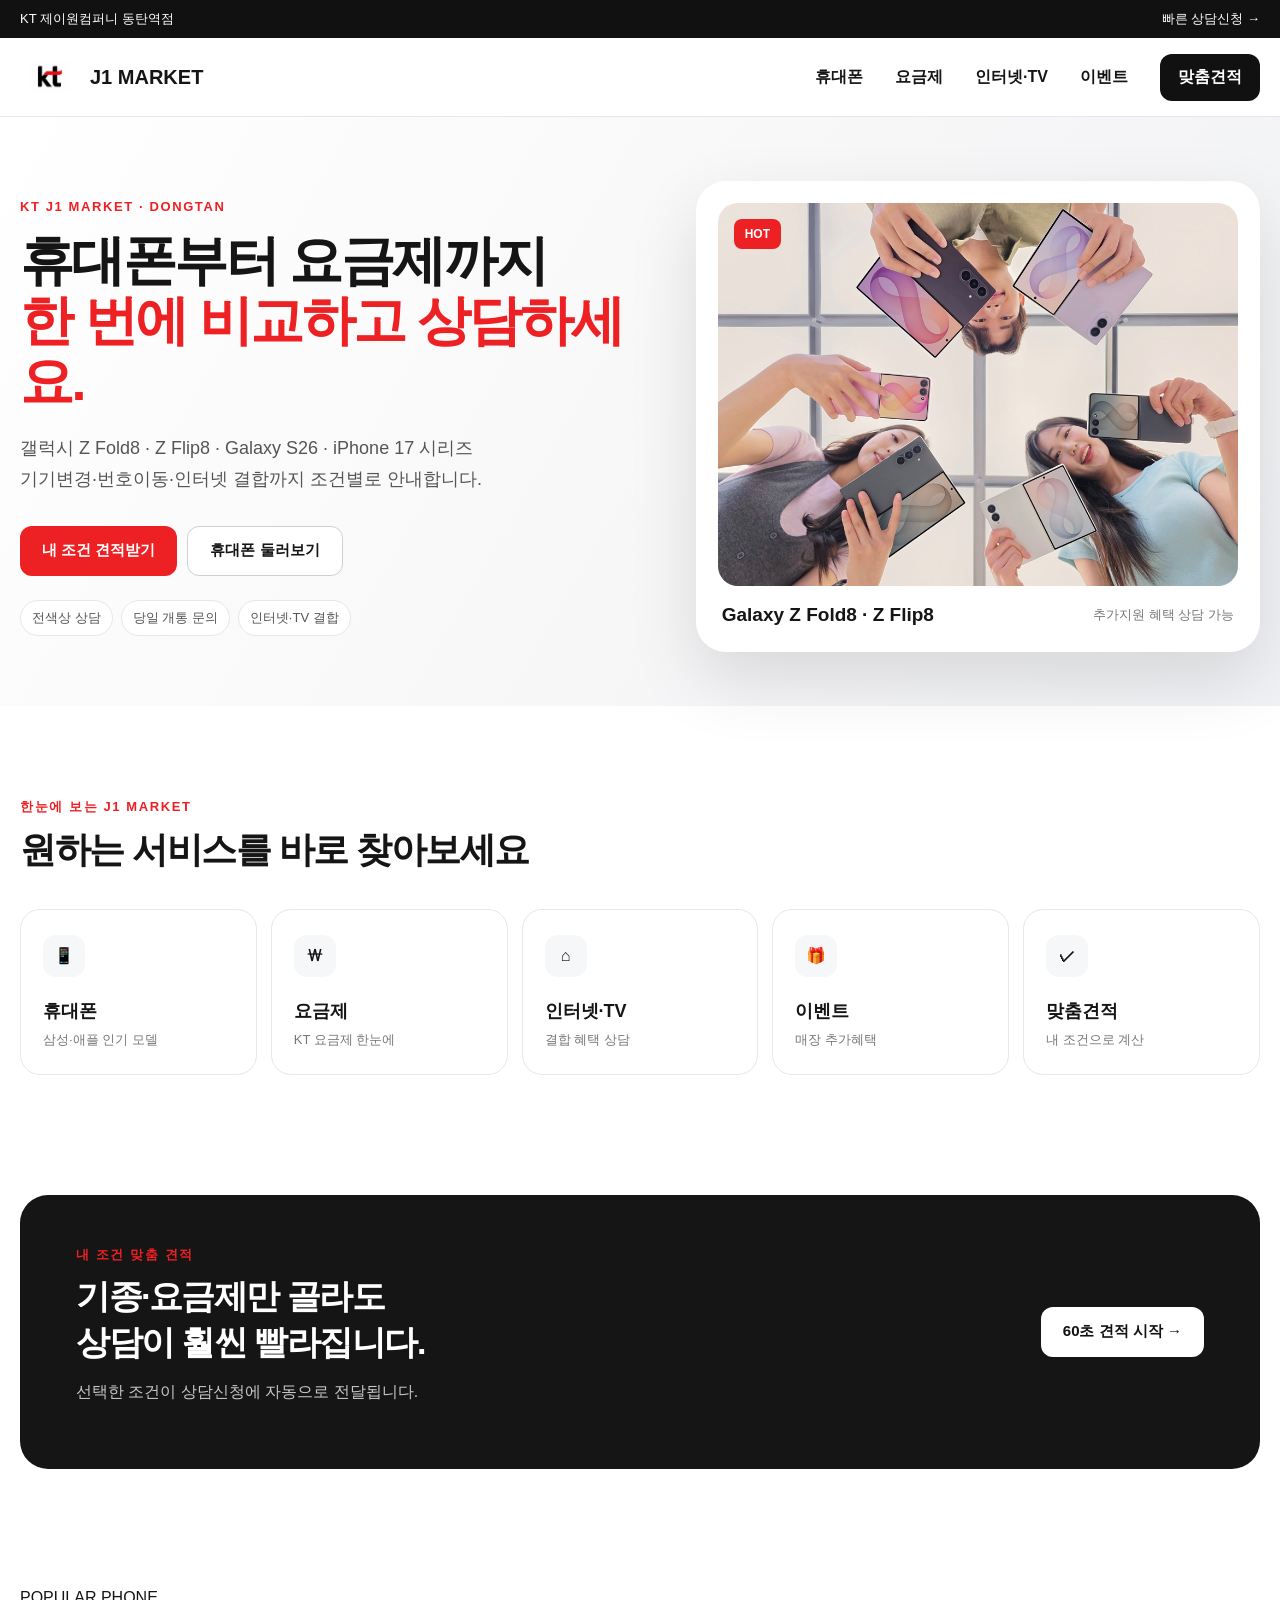
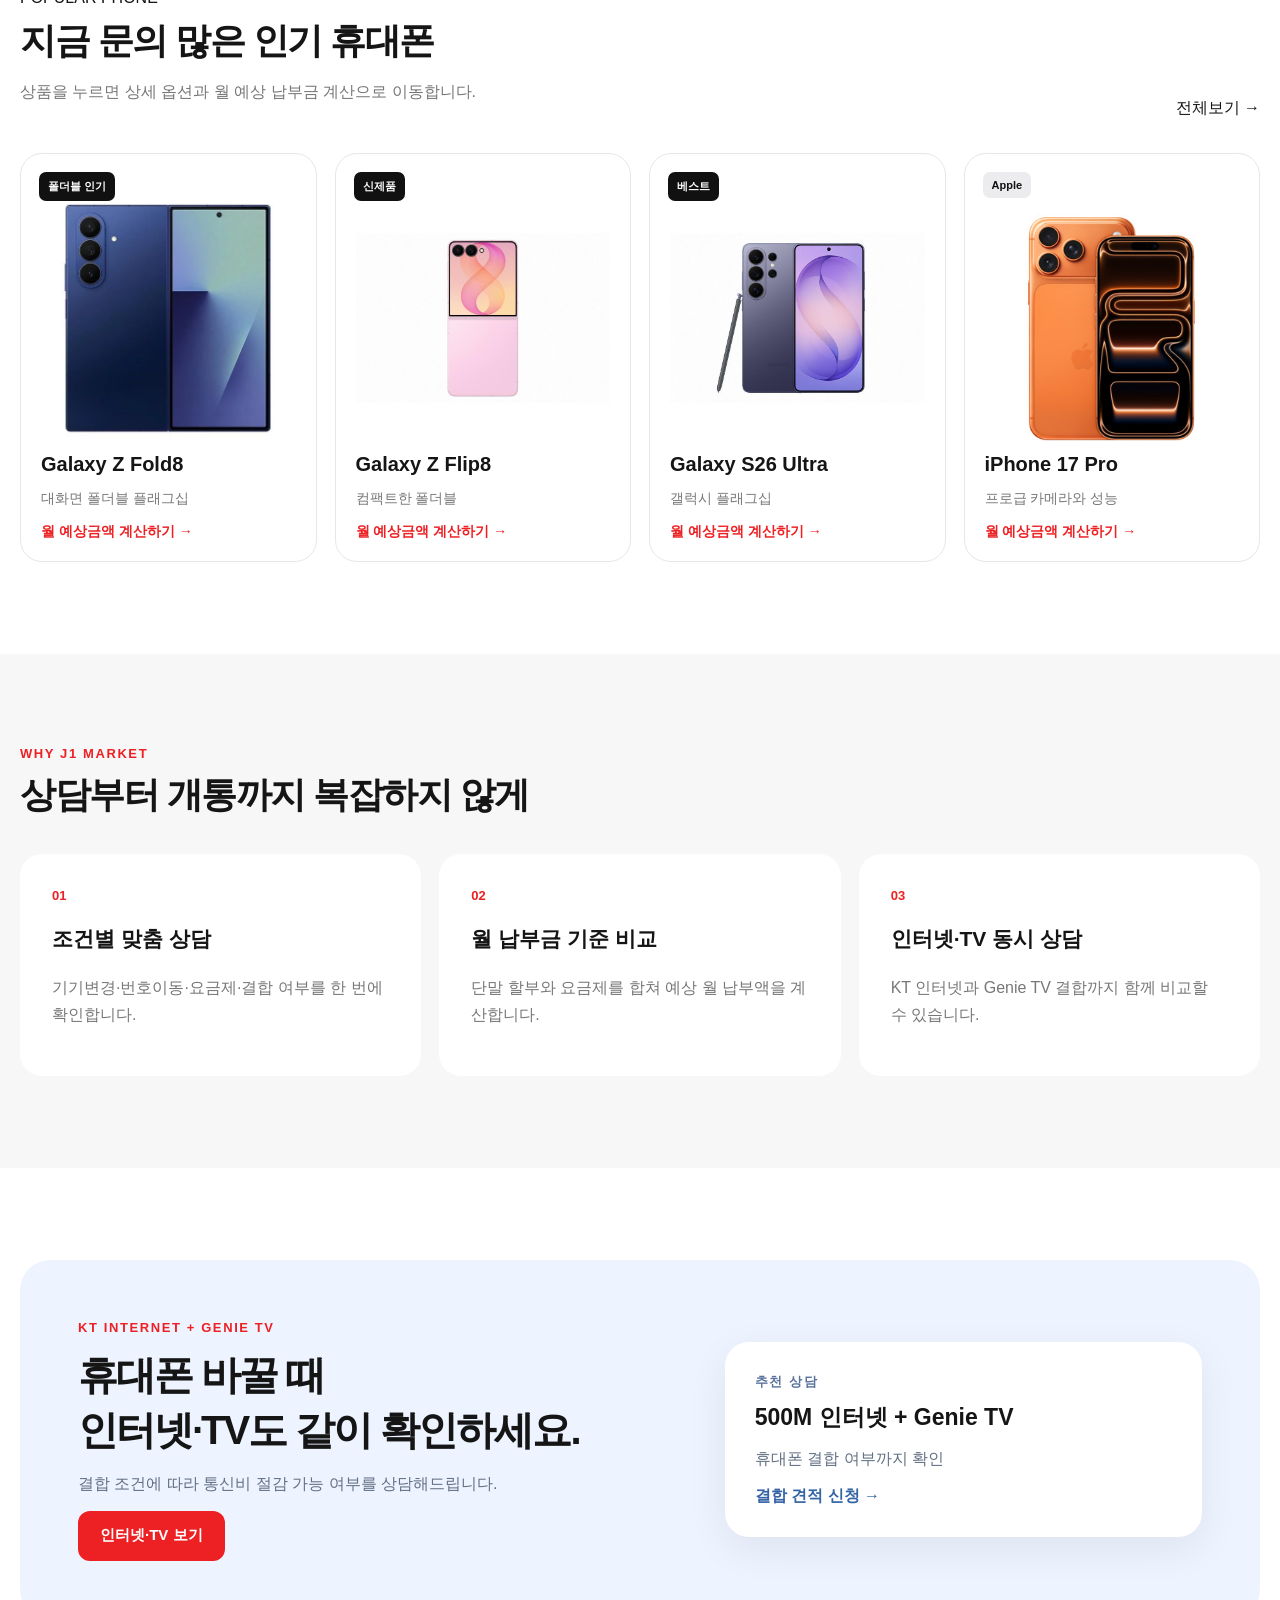
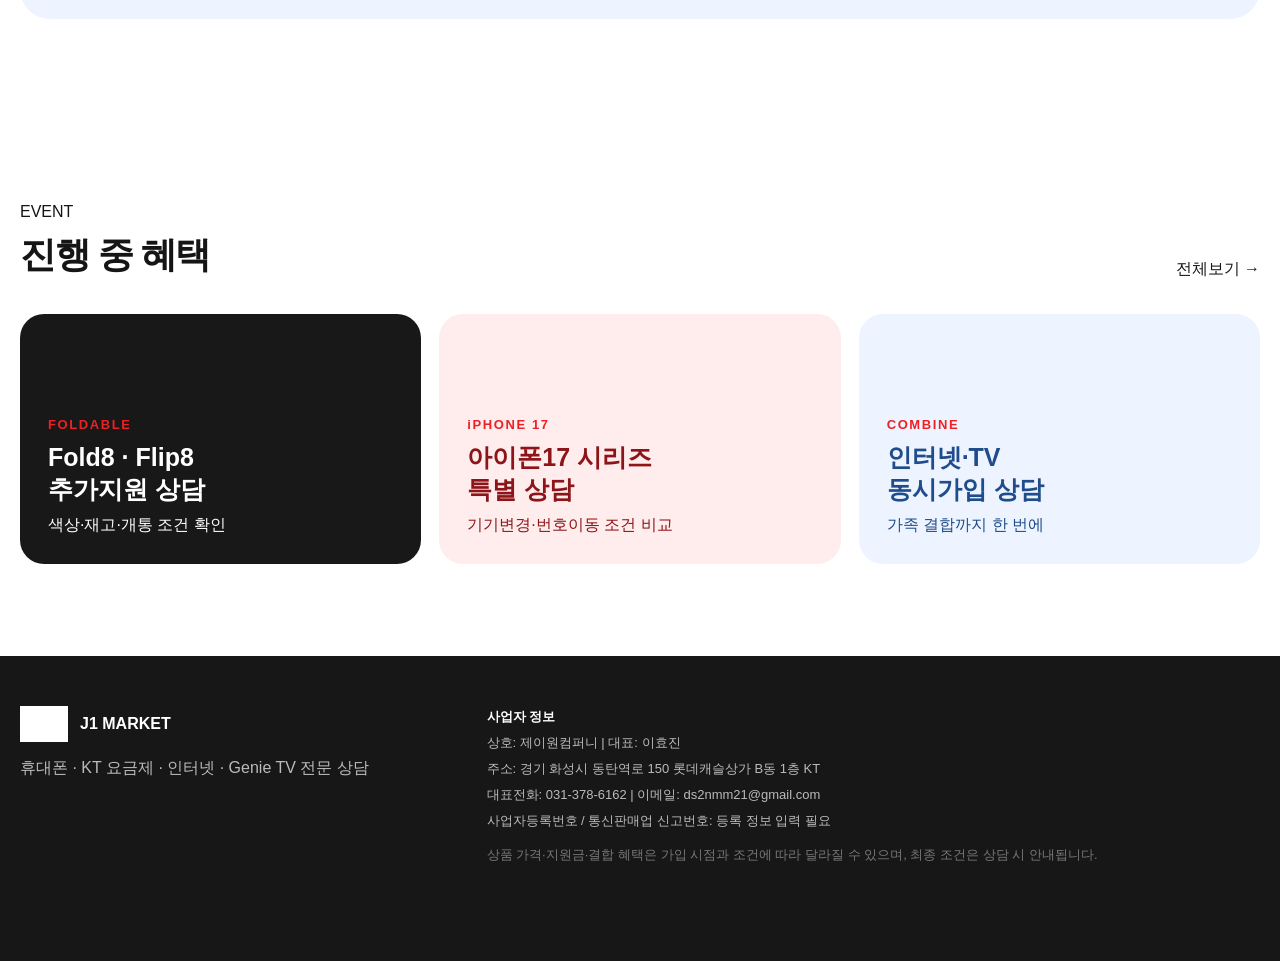
==== commit 1dbfcb71: "Add files via upload" ====
--- a/index.html
+++ b/index.html
@@ -1 +1 @@
-<!doctype html><html lang="ko"><head><meta charset="utf-8"><meta name="viewport" content="width=device-width,initial-scale=1"><meta name="description" content="KT J1 COMPANY 동탄역점 휴대폰, 요금제, 인터넷TV 맞춤 상담"><title>KT J1 COMPANY 동탄역점 | KT J1 MARKET</title><link rel="stylesheet" href="styles.css"></head><body><div class="top-strip"><div class="wrap"><span>KT 공식대리점 · J1 COMPANY 동탄역점</span><span>빠른상담 031-378-6162</span></div></div><header class="header"><div class="wrap header-row"><a class="brand" href="index.html"><b>KT</b> J1 MARKET</a><button class="menu-toggle">☰</button><nav class="nav"><a href="phones.html">휴대폰</a><a href="plans.html">요금제</a><a href="internet.html">인터넷·TV</a><a href="events.html">혜택·이벤트</a><a href="consult.html">맞춤견적</a></nav><div class="header-actions"><a class="btn" href="tel:0313786162">전화상담</a><a class="btn red" href="consult.html">상담 신청</a></div></div></header><main><section class="hero"><div class="wrap hero-grid"><article class="hero-main"><img src="assets/galaxy-foldables.jpg" alt="Galaxy Z Fold8 Flip8"><div class="hero-overlay"></div><div class="hero-copy"><span class="eyebrow">GALAXY Z FOLD8 · FLIP8</span><h1>폴더블8<br>최대 70만원 지원 + @</h1><p>KT J1 COMPANY 동탄역점. 원하는 색상과 가입 조건을 알려주시면 실시간 판매정책 기준으로 빠르게 견적을 안내합니다.</p><a class="btn red" href="consult.html?model=Galaxy%20Z%20Fold8">내 할인금액 확인하기 →</a></div></article><div class="hero-side"><a class="mini-banner" href="phone-iphone17.html"><span class="eyebrow">APPLE</span><h3>iPhone 17<br>특별지원</h3><p>기기변경 · 번호이동<br>조건별 맞춤 견적</p><img src="assets/iphone17.jpg" alt="iPhone 17"></a><a class="mini-banner blue" href="phone-s26.html"><span class="eyebrow">GALAXY S26</span><h3>S26 Ultra<br>혜택 확인</h3><p>최신 KT 조건으로<br>바로 상담</p><img src="assets/s26ultra.jpg" alt="Galaxy S26 Ultra"></a></div></div></section><section class="section"><div class="wrap"><div class="section-head"><div><span class="eyebrow">QUICK MENU</span><h2>원하는 서비스를 바로 찾아보세요</h2></div></div><div class="quick-grid"><a class="quick" href="phones.html"><div class="quick-icon">📱</div>휴대폰</a><a class="quick" href="phones.html"><div class="quick-icon">✨</div>신제품</a><a class="quick" href="internet.html"><div class="quick-icon">📡</div>인터넷·TV</a><a class="quick" href="plans.html"><div class="quick-icon">🧾</div>요금제</a><a class="quick" href="events.html"><div class="quick-icon">🎁</div>혜택</a><a class="quick" href="consult.html"><div class="quick-icon">💬</div>맞춤견적</a></div></div></section><section class="section soft"><div class="wrap"><div class="estimate"><div><span class="eyebrow">3분 맞춤 견적</span><h3>원하는 기종만 알려주세요</h3><p>가입유형과 현재 통신사까지 입력하면 상담 내용이 바로 접수됩니다.</p></div><a class="btn red" href="consult.html">견적 신청 바로가기 →</a></div></div></section><section class="section"><div class="wrap"><div class="section-head"><div><span class="eyebrow">POPULAR</span><h2>지금 문의 많은 인기 휴대폰</h2><p>제품을 누르면 상세 페이지로 이동합니다.</p></div><a class="btn" href="phones.html">전체보기</a></div><div class="product-grid"><a class="product-card" data-brand="samsung" href="phone-fold8.html"><div class="product-image"><img src="assets/fold8-official.jpg" alt="Galaxy Z Fold8"></div><span class="badge">삼성</span><h3>Galaxy Z Fold8</h3><div class="sub">폴더블 최신작 · 256GB</div><div class="price-label">J1 COMPANY 혜택</div><div class="price">최대 70만원 + @</div><span class="btn dark">자세히 보기</span></a><a class="product-card" data-brand="samsung" href="phone-flip8.html"><div class="product-image"><img src="assets/flip8-official.jpg" alt="Galaxy Z Flip8"></div><span class="badge">삼성</span><h3>Galaxy Z Flip8</h3><div class="sub">슬림한 플립 · 전색상 상담</div><div class="price-label">J1 COMPANY 혜택</div><div class="price">최대 70만원 + @</div><span class="btn dark">자세히 보기</span></a><a class="product-card" data-brand="samsung" href="phone-s26.html"><div class="product-image"><img src="assets/s26ultra.jpg" alt="Galaxy S26 Ultra"></div><span class="badge">삼성</span><h3>Galaxy S26 Ultra</h3><div class="sub">200MP 카메라 · S Pen</div><div class="price-label">J1 COMPANY 혜택</div><div class="price">특별지원 상담</div><span class="btn dark">자세히 보기</span></a><a class="product-card" data-brand="apple" href="phone-iphone17.html"><div class="product-image"><img src="assets/iphone17.jpg" alt="iPhone 17"></div><span class="badge">애플</span><h3>iPhone 17</h3><div class="sub">256GB · 인기 모델</div><div class="price-label">J1 COMPANY 혜택</div><div class="price">특별지원 상담</div><span class="btn dark">자세히 보기</span></a></div></div></section><section class="section soft"><div class="wrap"><div class="section-head"><div><span class="eyebrow">J1 BENEFIT</span><h2>구매부터 개통까지 한 번에</h2></div></div><div class="benefit-grid"><div class="benefit"><span class="eyebrow">01</span><h3>실시간 맞춤 견적</h3><p>기기변경·번호이동, 요금제, 결합 여부에 맞춰 상담합니다.</p></div><div class="benefit"><span class="eyebrow">02</span><h3>데이터 이전 지원</h3><p>새 휴대폰 개통 후 연락처와 데이터 이전까지 매장에서 도와드립니다.</p></div><div class="benefit"><span class="eyebrow">03</span><h3>인터넷·TV 결합</h3><p>휴대폰과 인터넷·TV를 함께 비교해 결합 할인까지 안내합니다.</p></div></div></div></section><section class="section"><div class="wrap"><div class="event-grid"><a class="event-card" href="phone-fold8.html"><img src="assets/galaxy-foldables.jpg"><div class="copy"><span class="eyebrow">NEW GALAXY</span><h3>Galaxy Z Fold8 · Flip8</h3><p>공식 제품 이미지와 상세 페이지를 확인하고 바로 견적을 신청하세요.</p><span class="btn red">혜택 보러가기</span></div></a><div class="event-stack"><a class="event-lite" href="plans.html"><span class="eyebrow">KT PLAN</span><h3>2026 KT 통합 요금제</h3><p>초이스·베이직 요금제를 한눈에 비교하세요.</p></a><a class="event-lite" href="internet.html"><span class="eyebrow">INTERNET · TV</span><h3>인터넷 결합 상담</h3><p>100M부터 1G까지 요금과 결합을 비교해 드립니다.</p></a></div></div></div></section></main><footer class="footer"><div class="wrap footer-grid"><div><strong>KT J1 COMPANY 동탄역점</strong><br>KT 공식대리점 · 제이원컴퍼니<br>대표자 이효진<br>경기 화성시 동탄역로 150 롯데캐슬상가 B동 1층 KT<br>대표전화 031-378-6162 · 이메일 ds2nmm21@gmail.com</div><div>사업자등록번호 : 입력 필요<br>통신판매업 신고번호 : 입력 필요<br>개인정보보호책임자 : 이효진<br><span class="notice">사이트의 단말기 가격·지원금·월 납부액은 가입 유형, 요금제, 공시지원금 및 판매정책에 따라 달라질 수 있습니다. 최종 조건은 상담 시 안내됩니다.</span></div></div></footer><div class="bottom-bar"><a href="tel:0313786162">☎ 전화상담</a><a href="plans.html">요금제</a><a class="red" href="consult.html">견적 신청</a></div><script src="script.js"></script></body></html>+<!doctype html><html lang="ko"><head><title>KT J1 MARKET | 동탄역점</title><meta charset="utf-8"><meta name="viewport" content="width=device-width,initial-scale=1"><meta name="theme-color" content="#ffffff"><meta name="description" content="KT 제이원컴퍼니 동탄역점 휴대폰·요금제·인터넷TV 맞춤 상담"><link rel="stylesheet" href="styles.css"><script defer src="script.js"></script></head><body><div class="topbar"><div class="wrap topbar-inner"><span>KT 제이원컴퍼니 동탄역점</span><a href="consult.html">빠른 상담신청 →</a></div></div><header class="site-header"><div class="wrap header-inner"><a class="brand" href="index.html"><img src="assets/kt-logo.png" alt="KT"><span>J1 MARKET</span></a><nav class="desktop-nav"><a href="phones.html">휴대폰</a><a href="plans.html">요금제</a><a href="internet.html">인터넷·TV</a><a href="events.html">이벤트</a><a class="nav-cta" href="consult.html">맞춤견적</a></nav><button class="menu-btn" aria-label="메뉴 열기">☰</button></div><div class="mobile-nav"><a href="phones.html">휴대폰</a><a href="plans.html">요금제</a><a href="internet.html">인터넷·TV</a><a href="events.html">이벤트</a><a href="consult.html">맞춤견적</a></div></header><main><section class="hero"><div class="wrap hero-grid"><div class="hero-copy"><span class="eyebrow">KT J1 MARKET · DONGTAN</span><h1>휴대폰부터 요금제까지<br><em>한 번에 비교하고 상담하세요.</em></h1><p>갤럭시 Z Fold8 · Z Flip8 · Galaxy S26 · iPhone 17 시리즈<br>기기변경·번호이동·인터넷 결합까지 조건별로 안내합니다.</p><div class="hero-actions"><a class="btn primary" href="consult.html">내 조건 견적받기</a><a class="btn ghost" href="phones.html">휴대폰 둘러보기</a></div><div class="hero-pills"><span>전색상 상담</span><span>당일 개통 문의</span><span>인터넷·TV 결합</span></div></div><div class="hero-card"><div class="hero-badge">HOT</div><img src="assets/galaxy-foldables.jpg" alt="갤럭시 Z Fold8 Z Flip8"><div class="hero-card-copy"><strong>Galaxy Z Fold8 · Z Flip8</strong><span>추가지원 혜택 상담 가능</span></div></div></div></section><section class="quick"><div class="wrap"><div class="section-head"><span>한눈에 보는 J1 MARKET</span><h2>원하는 서비스를 바로 찾아보세요</h2></div><div class="quick-grid"><a href="phones.html"><b>📱</b><strong>휴대폰</strong><span>삼성·애플 인기 모델</span></a><a href="plans.html"><b>₩</b><strong>요금제</strong><span>KT 요금제 한눈에</span></a><a href="internet.html"><b>⌂</b><strong>인터넷·TV</strong><span>결합 혜택 상담</span></a><a href="events.html"><b>🎁</b><strong>이벤트</strong><span>매장 추가혜택</span></a><a href="consult.html"><b>✓</b><strong>맞춤견적</strong><span>내 조건으로 계산</span></a></div></div></section><section class="estimate-band"><div class="wrap estimate-inner"><div><span>내 조건 맞춤 견적</span><h2>기종·요금제만 골라도<br>상담이 훨씬 빨라집니다.</h2><p>선택한 조건이 상담신청에 자동으로 전달됩니다.</p></div><a class="btn light" href="consult.html">60초 견적 시작 →</a></div></section><section class="products"><div class="wrap"><div class="section-head split"><div><span>POPULAR PHONE</span><h2>지금 문의 많은 인기 휴대폰</h2><p>상품을 누르면 상세 옵션과 월 예상 납부금 계산으로 이동합니다.</p></div><a href="phones.html">전체보기 →</a></div><div class="product-grid"><a class="product-card" href="product.html?model=fold8"><span class="tag">폴더블 인기</span><img src="assets/fold8.webp" alt="Galaxy Z Fold8"><h3>Galaxy Z Fold8</h3><p>대화면 폴더블 플래그십</p><strong>월 예상금액 계산하기 →</strong></a><a class="product-card" href="product.html?model=flip8"><span class="tag">신제품</span><img src="assets/flip8-official.jpg" alt="Galaxy Z Flip8"><h3>Galaxy Z Flip8</h3><p>컴팩트한 폴더블</p><strong>월 예상금액 계산하기 →</strong></a><a class="product-card" href="product.html?model=s26ultra"><span class="tag">베스트</span><img src="assets/s26ultra.jpg" alt="Galaxy S26 Ultra"><h3>Galaxy S26 Ultra</h3><p>갤럭시 플래그십</p><strong>월 예상금액 계산하기 →</strong></a><a class="product-card" href="product.html?model=iphone17pro"><span class="tag apple">Apple</span><img src="assets/iphone17pro.jpg" alt="iPhone 17 Pro"><h3>iPhone 17 Pro</h3><p>프로급 카메라와 성능</p><strong>월 예상금액 계산하기 →</strong></a></div></div></section><section class="benefits"><div class="wrap"><div class="section-head"><span>WHY J1 MARKET</span><h2>상담부터 개통까지 복잡하지 않게</h2></div><div class="benefit-grid"><article><b>01</b><h3>조건별 맞춤 상담</h3><p>기기변경·번호이동·요금제·결합 여부를 한 번에 확인합니다.</p></article><article><b>02</b><h3>월 납부금 기준 비교</h3><p>단말 할부와 요금제를 합쳐 예상 월 납부액을 계산합니다.</p></article><article><b>03</b><h3>인터넷·TV 동시 상담</h3><p>KT 인터넷과 Genie TV 결합까지 함께 비교할 수 있습니다.</p></article></div></div></section><section class="internet-promo"><div class="wrap internet-promo-inner"><div><span>KT INTERNET + GENIE TV</span><h2>휴대폰 바꿀 때<br>인터넷·TV도 같이 확인하세요.</h2><p>결합 조건에 따라 통신비 절감 가능 여부를 상담해드립니다.</p><a class="btn primary" href="internet.html">인터넷·TV 보기</a></div><div class="mini-quote"><span>추천 상담</span><strong>500M 인터넷 + Genie TV</strong><p>휴대폰 결합 여부까지 확인</p><a href="consult.html?type=internet">결합 견적 신청 →</a></div></div></section><section class="events-preview"><div class="wrap"><div class="section-head split"><div><span>EVENT</span><h2>진행 중 혜택</h2></div><a href="events.html">전체보기 →</a></div><div class="event-grid"><a href="events.html" class="event-card dark"><span>FOLDABLE</span><h3>Fold8 · Flip8<br>추가지원 상담</h3><p>색상·재고·개통 조건 확인</p></a><a href="events.html" class="event-card red"><span>iPHONE 17</span><h3>아이폰17 시리즈<br>특별 상담</h3><p>기기변경·번호이동 조건 비교</p></a><a href="events.html" class="event-card soft"><span>COMBINE</span><h3>인터넷·TV<br>동시가입 상담</h3><p>가족 결합까지 한 번에</p></a></div></div></section></main><footer><div class="wrap footer-grid"><div><div class="footer-brand"><img src="assets/kt-logo.png" alt="KT"><b>J1 MARKET</b></div><p>휴대폰 · KT 요금제 · 인터넷 · Genie TV 전문 상담</p></div><div class="biz"><b>사업자 정보</b><p>상호: 제이원컴퍼니 | 대표: 이효진</p><p>주소: 경기 화성시 동탄역로 150 롯데캐슬상가 B동 1층 KT</p><p>대표전화: 031-378-6162 | 이메일: ds2nmm21@gmail.com</p><p>사업자등록번호 / 통신판매업 신고번호: 등록 정보 입력 필요</p><p class="fine">상품 가격·지원금·결합 혜택은 가입 시점과 조건에 따라 달라질 수 있으며, 최종 조건은 상담 시 안내됩니다.</p></div></div></footer><div class="mobile-dock"><a href="tel:0313786162">전화상담</a><a href="consult.html">견적받기</a></div></body></html>
--- a/styles.css
+++ b/styles.css
@@ -1,3 +1,3 @@
-:root{--kt:#ed1c24;--ink:#141414;--muted:#6f7682;--line:#e9ebef;--soft:#f6f7f9;--blue:#4776ff;--radius:24px;--shadow:0 14px 40px rgba(25,30,45,.08)}*{box-sizing:border-box}html{scroll-behavior:smooth}body{margin:0;font-family:Pretendard,-apple-system,BlinkMacSystemFont,"Segoe UI",Roboto,"Noto Sans KR",Arial,sans-serif;color:var(--ink);background:#fff}a{text-decoration:none;color:inherit}img{max-width:100%;display:block}.wrap{width:min(1180px,calc(100% - 40px));margin:auto}.top-strip{background:#111;color:#fff;font-size:13px}.top-strip .wrap{display:flex;justify-content:space-between;align-items:center;min-height:38px;gap:16px}.header{position:sticky;top:0;z-index:60;background:rgba(255,255,255,.94);backdrop-filter:blur(16px);border-bottom:1px solid rgba(0,0,0,.05)}.header-row{height:76px;display:flex;align-items:center;gap:34px}.brand{font-size:23px;font-weight:900;letter-spacing:-.8px;white-space:nowrap}.brand b{color:var(--kt)}.nav{display:flex;gap:28px;font-weight:700;font-size:15px;flex:1}.nav a:hover{color:var(--kt)}.header-actions{display:flex;gap:9px}.btn{display:inline-flex;align-items:center;justify-content:center;gap:8px;padding:13px 20px;border-radius:13px;font-weight:800;border:1px solid var(--line);background:#fff;cursor:pointer}.btn.red{background:var(--kt);border-color:var(--kt);color:#fff}.btn.dark{background:#111;color:#fff;border-color:#111}.hero{padding:32px 0 10px}.hero-grid{display:grid;grid-template-columns:1.3fr .7fr;gap:18px}.hero-main{min-height:485px;border-radius:30px;overflow:hidden;position:relative;background:#f2f2f2}.hero-main img{position:absolute;inset:0;width:100%;height:100%;object-fit:cover}.hero-overlay{position:absolute;inset:0;background:linear-gradient(90deg,rgba(0,0,0,.68) 0%,rgba(0,0,0,.32) 47%,rgba(0,0,0,.04) 72%)}.hero-copy{position:relative;z-index:2;color:#fff;padding:56px;max-width:610px}.eyebrow{font-weight:900;color:var(--kt);font-size:14px;letter-spacing:.2px}.hero-copy .eyebrow{color:#ff7075}.hero-copy h1{font-size:48px;line-height:1.08;letter-spacing:-2px;margin:12px 0 18px}.hero-copy p{font-size:18px;line-height:1.6;color:rgba(255,255,255,.86);margin:0 0 28px}.hero-side{display:grid;gap:18px}.mini-banner{border-radius:26px;padding:30px;min-height:233px;position:relative;overflow:hidden;background:linear-gradient(135deg,#fff1f2,#fff)}.mini-banner.blue{background:linear-gradient(135deg,#eef4ff,#f9fbff)}.mini-banner h3{font-size:27px;line-height:1.25;margin:8px 0 7px;letter-spacing:-1px}.mini-banner p{margin:0;color:var(--muted);line-height:1.5}.mini-banner img{position:absolute;right:-24px;bottom:-18px;width:53%;max-height:170px;object-fit:contain}.section{padding:78px 0}.section.soft{background:var(--soft)}.section-head{display:flex;align-items:end;justify-content:space-between;gap:20px;margin-bottom:28px}.section-head h2{font-size:35px;letter-spacing:-1.5px;margin:6px 0 0}.section-head p{margin:8px 0 0;color:var(--muted)}.quick-grid{display:grid;grid-template-columns:repeat(6,1fr);gap:14px}.quick{background:#fff;border:1px solid var(--line);border-radius:20px;padding:22px;text-align:center;font-weight:800;transition:.2s}.quick:hover{transform:translateY(-3px);box-shadow:var(--shadow)}.quick-icon{width:58px;height:58px;border-radius:18px;margin:0 auto 12px;background:#f1f2f4;display:grid;place-items:center;font-size:28px}.estimate{background:#111;color:#fff;border-radius:28px;padding:32px 38px;display:flex;justify-content:space-between;align-items:center;gap:30px}.estimate h3{font-size:30px;margin:4px 0 8px}.estimate p{margin:0;color:#bfc2c8}.product-grid{display:grid;grid-template-columns:repeat(4,1fr);gap:18px}.product-card{background:#fff;border:1px solid var(--line);border-radius:24px;padding:18px;transition:.2s;display:flex;flex-direction:column;min-width:0}.product-card:hover{transform:translateY(-4px);box-shadow:var(--shadow)}.product-image{height:220px;border-radius:18px;background:#fafafa;display:grid;place-items:center;overflow:hidden;margin-bottom:16px}.product-image img{width:100%;height:100%;object-fit:contain}.badge{display:inline-flex;align-self:flex-start;font-size:12px;font-weight:900;padding:6px 9px;border-radius:999px;background:#fff1f1;color:var(--kt)}.product-card h3{font-size:20px;margin:10px 0 4px;letter-spacing:-.5px}.product-card .sub{color:var(--muted);font-size:14px;min-height:38px}.price-label{font-size:12px;color:#8b9098;margin-top:16px}.price{font-size:25px;font-weight:900;margin:4px 0 14px}.benefit-grid{display:grid;grid-template-columns:repeat(3,1fr);gap:18px}.benefit{border-radius:24px;padding:28px;min-height:190px;background:#fff;border:1px solid var(--line)}.benefit h3{font-size:23px;margin:10px 0}.benefit p{color:var(--muted);line-height:1.6;margin:0}.event-grid{display:grid;grid-template-columns:1.1fr .9fr;gap:18px}.event-card{border-radius:26px;overflow:hidden;min-height:280px;position:relative;background:#111;color:#fff}.event-card img{position:absolute;inset:0;width:100%;height:100%;object-fit:cover;opacity:.68}.event-card .copy{position:relative;z-index:2;padding:32px;max-width:520px}.event-card h3{font-size:30px;margin:8px 0}.event-card p{line-height:1.6;color:rgba(255,255,255,.82)}.event-stack{display:grid;gap:18px}.event-lite{border-radius:24px;padding:28px;background:#f4f5f7}.event-lite h3{font-size:24px;margin:8px 0}.page-hero{padding:52px 0 24px;background:linear-gradient(180deg,#fafafa,#fff)}.page-hero h1{font-size:44px;letter-spacing:-2px;margin:8px 0}.page-hero p{color:var(--muted);font-size:17px}.plan-grid{display:grid;grid-template-columns:repeat(3,1fr);gap:16px}.plan-card{border:1px solid var(--line);border-radius:22px;padding:24px;background:#fff}.plan-card h3{font-size:20px;margin:8px 0}.plan-price{font-size:28px;font-weight:900;margin:8px 0}.plan-data{font-size:17px;font-weight:800}.plan-card ul{padding-left:18px;color:var(--muted);line-height:1.8}.tabs{display:flex;gap:10px;flex-wrap:wrap;margin:24px 0}.tab{padding:10px 15px;border:1px solid var(--line);border-radius:999px;font-weight:800;background:#fff}.tab.active{background:#111;color:#fff}.detail{display:grid;grid-template-columns:1fr 1fr;gap:48px;padding:52px 0}.detail-media{border-radius:28px;background:#f7f7f8;padding:28px;min-height:520px;display:grid;place-items:center}.detail-media img{max-height:460px;object-fit:contain}.detail-info h1{font-size:42px;letter-spacing:-1.6px;margin:10px 0}.detail-info .lead{color:var(--muted);line-height:1.7}.specs{display:grid;grid-template-columns:1fr 1fr;gap:12px;margin:24px 0}.spec{background:#f7f7f8;border-radius:16px;padding:16px}.spec small{color:var(--muted)}.spec strong{display:block;margin-top:5px}.consult-wrap{display:grid;grid-template-columns:.8fr 1.2fr;gap:28px;align-items:start}.consult-copy{background:#111;color:#fff;border-radius:28px;padding:34px;position:sticky;top:110px}.consult-copy h2{font-size:34px;margin:8px 0}.consult-copy p{color:#c7c9cf;line-height:1.7}.form-card{border:1px solid var(--line);border-radius:28px;padding:30px;background:#fff;box-shadow:var(--shadow)}.form-grid{display:grid;grid-template-columns:1fr 1fr;gap:16px}.field{display:flex;flex-direction:column;gap:7px}.field.full{grid-column:1/-1}.field label{font-weight:800;font-size:14px}.field input,.field select,.field textarea{width:100%;padding:14px 15px;border:1px solid #dfe2e7;border-radius:13px;font:inherit;background:#fff}.field textarea{min-height:120px;resize:vertical}.check{font-size:13px;color:var(--muted);line-height:1.5}.footer{background:#171717;color:#aaa;padding:44px 0 90px;margin-top:70px;font-size:13px;line-height:1.9}.footer strong{color:#fff}.footer-grid{display:grid;grid-template-columns:1fr 1fr;gap:30px}.bottom-bar{display:none}.empty{padding:80px;text-align:center}.notice{font-size:12px;color:#8c929a;line-height:1.7;margin-top:20px}.table-wrap{overflow:auto;border:1px solid var(--line);border-radius:22px}.price-table{width:100%;border-collapse:collapse;min-width:720px}.price-table th,.price-table td{padding:17px 18px;border-bottom:1px solid var(--line);text-align:left}.price-table th{background:#f7f7f8;font-size:13px}.price-table td strong{font-size:16px}.thanks{min-height:70vh;display:grid;place-items:center;text-align:center}.thanks-box{max-width:600px;padding:50px;border-radius:28px;border:1px solid var(--line);box-shadow:var(--shadow)}.thanks-icon{font-size:60px}.menu-toggle{display:none}
-@media(max-width:900px){.wrap{width:min(100% - 28px,1180px)}.top-strip{display:none}.nav{display:none;position:absolute;top:76px;left:0;right:0;background:#fff;border-bottom:1px solid var(--line);padding:18px 22px;flex-direction:column}.nav.open{display:flex}.header-actions .btn:not(.red){display:none}.menu-toggle{display:block;border:0;background:#f4f4f5;border-radius:10px;padding:10px 12px}.hero-grid,.event-grid,.detail,.consult-wrap{grid-template-columns:1fr}.hero-main{min-height:470px}.hero-copy{padding:34px 28px}.hero-copy h1{font-size:38px}.hero-side{grid-template-columns:1fr 1fr}.quick-grid{grid-template-columns:repeat(3,1fr)}.product-grid{grid-template-columns:repeat(2,1fr)}.benefit-grid,.plan-grid{grid-template-columns:repeat(2,1fr)}.consult-copy{position:static}.footer-grid{grid-template-columns:1fr}.bottom-bar{display:grid;grid-template-columns:repeat(3,1fr);position:fixed;left:0;right:0;bottom:0;z-index:80;background:#fff;border-top:1px solid var(--line);box-shadow:0 -10px 30px rgba(0,0,0,.06)}.bottom-bar a{padding:14px 5px;text-align:center;font-size:12px;font-weight:900}.bottom-bar a.red{background:var(--kt);color:#fff}}
-@media(max-width:600px){.header-row{height:66px}.brand{font-size:20px}.nav{top:66px}.hero{padding-top:14px}.hero-main{min-height:510px}.hero-main img{object-position:63% center}.hero-overlay{background:linear-gradient(180deg,rgba(0,0,0,.7),rgba(0,0,0,.32) 60%,rgba(0,0,0,.12))}.hero-copy h1{font-size:35px}.hero-copy p{font-size:15px}.hero-side{grid-template-columns:1fr}.quick-grid{grid-template-columns:repeat(3,1fr);gap:9px}.quick{padding:16px 7px;font-size:13px}.quick-icon{width:48px;height:48px}.section{padding:54px 0}.section-head h2{font-size:29px}.estimate{align-items:flex-start;flex-direction:column}.product-grid,.benefit-grid,.plan-grid{grid-template-columns:1fr}.product-image{height:260px}.page-hero h1{font-size:35px}.form-grid,.specs{grid-template-columns:1fr}.detail{gap:22px}.detail-media{min-height:350px}.detail-info h1{font-size:34px}.footer{padding-bottom:110px}}
+:root{--kt:#ed2024;--ink:#151515;--muted:#6e6e73;--line:#e7e7ea;--soft:#f6f7f9;--max:1240px}*{box-sizing:border-box}html{scroll-behavior:smooth}body{margin:0;font-family:Pretendard,-apple-system,BlinkMacSystemFont,"Segoe UI",Roboto,"Noto Sans KR",Arial,sans-serif;color:var(--ink);background:#fff}a{text-decoration:none;color:inherit}img{max-width:100%;display:block}.wrap{width:min(var(--max),calc(100% - 40px));margin:auto}.topbar{background:#111;color:#fff;font-size:13px}.topbar-inner{height:38px;display:flex;align-items:center;justify-content:space-between}.site-header{position:sticky;top:0;z-index:50;background:rgba(255,255,255,.96);border-bottom:1px solid var(--line);backdrop-filter:blur(15px)}.header-inner{height:78px;display:flex;align-items:center;justify-content:space-between}.brand{display:flex;align-items:center;gap:12px;font-weight:900;font-size:20px}.brand img{width:58px;height:32px;object-fit:contain}.desktop-nav{display:flex;align-items:center;gap:32px;font-weight:700}.desktop-nav a{padding:28px 0}.nav-cta{background:#111;color:#fff!important;padding:13px 18px!important;border-radius:12px}.menu-btn,.mobile-nav{display:none}.hero{padding:64px 0 54px;background:linear-gradient(120deg,#fff 0,#f7f7f8 55%,#f1f2f5 100%)}.hero-grid{display:grid;grid-template-columns:1.05fr .95fr;gap:52px;align-items:center}.eyebrow,.section-head>span,.subhero span,.estimate-inner span,.internet-promo span,.event-card>span,.consult-aside>span,.event-list article>div:last-child>span{font-size:13px;font-weight:900;letter-spacing:1.6px;color:var(--kt)}.hero h1{font-size:54px;line-height:1.12;letter-spacing:-2.6px;margin:15px 0 22px}.hero h1 em{font-style:normal;color:var(--kt)}.hero p{font-size:18px;line-height:1.75;color:#555;margin:0}.hero-actions{display:flex;gap:10px;margin-top:30px}.btn{display:inline-flex;align-items:center;justify-content:center;min-height:50px;padding:0 22px;border-radius:12px;font-weight:800;border:0;cursor:pointer;font-size:15px}.btn.primary{background:var(--kt);color:#fff}.btn.ghost{border:1px solid #cfcfd4;background:#fff}.btn.light{background:#fff;color:#111}.btn.wide{width:100%}.hero-pills{display:flex;flex-wrap:wrap;gap:8px;margin-top:24px}.hero-pills span{background:#fff;border:1px solid var(--line);padding:8px 11px;border-radius:99px;font-size:13px;color:#555}.hero-card{position:relative;background:#fff;border-radius:30px;padding:22px;box-shadow:0 28px 70px rgba(0,0,0,.12);overflow:hidden}.hero-card img{width:100%;aspect-ratio:1.36/1;object-fit:cover;border-radius:20px}.hero-badge{position:absolute;left:38px;top:38px;z-index:2;background:var(--kt);color:#fff;padding:8px 11px;border-radius:8px;font-weight:900;font-size:12px}.hero-card-copy{padding:18px 4px 4px;display:flex;justify-content:space-between;gap:10px;align-items:center}.hero-card-copy strong{font-size:19px}.hero-card-copy span{font-size:13px;color:#777}.quick,.products,.benefits,.events-preview,.plan-section,.events-page{padding:92px 0}.section-head{margin-bottom:34px}.section-head span{display:block;margin-bottom:10px}.section-head h2{font-size:36px;letter-spacing:-1.5px;margin:0}.section-head p{color:#777}.section-head.split{display:flex;justify-content:space-between;align-items:end}.quick-grid{display:grid;grid-template-columns:repeat(5,1fr);gap:14px}.quick-grid a{border:1px solid var(--line);border-radius:20px;padding:25px 22px;transition:.2s;background:#fff}.quick-grid a:hover,.product-card:hover{transform:translateY(-4px);box-shadow:0 15px 40px rgba(0,0,0,.08)}.quick-grid b{display:grid;place-items:center;width:42px;height:42px;background:var(--soft);border-radius:13px;margin-bottom:22px}.quick-grid strong{display:block;font-size:18px;margin-bottom:7px}.quick-grid span{font-size:13px;color:#777}.estimate-band{padding:28px 0}.estimate-inner{background:#151515;color:#fff;padding:50px 56px;border-radius:28px;display:flex;align-items:center;justify-content:space-between}.estimate-inner h2{font-size:34px;letter-spacing:-1.5px;margin:10px 0}.estimate-inner p{color:#c8c8cc}.product-grid{display:grid;grid-template-columns:repeat(4,1fr);gap:18px}.product-card{position:relative;border:1px solid var(--line);border-radius:22px;padding:20px;background:#fff;transition:.2s}.product-card .tag{position:absolute;left:18px;top:18px}.tag{display:inline-flex;background:#111;color:#fff;padding:7px 9px;border-radius:7px;font-size:11px;font-weight:900}.tag.apple{background:#ececef;color:#111}.product-card img{width:100%;height:245px;object-fit:contain;margin:22px 0 12px}.product-card h3{font-size:20px;margin:12px 0 5px}.product-card p{color:#777;font-size:14px}.product-card strong{font-size:14px;color:var(--kt)}.benefits{background:#f7f7f8}.benefit-grid{display:grid;grid-template-columns:repeat(3,1fr);gap:18px}.benefit-grid article{background:#fff;border-radius:22px;padding:32px}.benefit-grid b{color:var(--kt);font-size:13px}.benefit-grid h3{font-size:21px}.benefit-grid p{color:#777;line-height:1.7}.internet-promo{padding:92px 0}.internet-promo-inner{background:#eef4ff;border-radius:30px;padding:58px;display:grid;grid-template-columns:1fr .8fr;gap:50px;align-items:center}.internet-promo h2{font-size:40px;letter-spacing:-2px;margin:12px 0}.internet-promo p{color:#627084}.mini-quote{background:#fff;border-radius:24px;padding:30px;box-shadow:0 12px 40px rgba(0,0,0,.07)}.mini-quote span{color:#58729d}.mini-quote strong{display:block;font-size:23px;margin:11px 0}.mini-quote a{font-weight:900;color:#3564a6}.event-grid{display:grid;grid-template-columns:repeat(3,1fr);gap:18px}.event-card{min-height:250px;border-radius:24px;padding:28px;display:flex;flex-direction:column;justify-content:flex-end}.event-card h3{font-size:25px;line-height:1.25;margin:10px 0}.event-card p{margin:0}.event-card.dark{background:#181818;color:#fff}.event-card.red{background:#ffeded;color:#8d1418}.event-card.soft{background:#eef4ff;color:#1f4c8a}footer{background:#171717;color:#bbb;padding:50px 0 90px}.footer-grid{display:grid;grid-template-columns:.7fr 1.3fr;gap:50px}.footer-brand{display:flex;align-items:center;gap:12px;color:#fff}.footer-brand img{width:48px;filter:brightness(0) invert(1)}.biz{font-size:13px;line-height:1.7}.biz b{color:#fff}.biz p{margin:4px 0}.fine{color:#777;margin-top:12px!important}.subhero{padding:70px 0 48px;border-bottom:1px solid var(--line)}.subhero h1{font-size:46px;margin:8px 0 12px;letter-spacing:-2px}.subhero p{color:#777;font-size:17px}.filter-row,.plan-tabs{display:flex;gap:8px;margin-bottom:28px;flex-wrap:wrap}.filter,.plan-tab{border:1px solid var(--line);background:#fff;border-radius:999px;padding:10px 18px;font-weight:800;cursor:pointer}.filter.active,.plan-tab.active{background:#111;color:#fff;border-color:#111}.notice{display:flex;gap:12px;background:#f8f8f9;padding:16px 18px;border-radius:14px;margin-bottom:20px;font-size:14px}.notice span{color:#666}.plan-grid{display:grid;grid-template-columns:repeat(3,1fr);gap:16px}.plan-card{border:1px solid var(--line);border-radius:20px;padding:24px}.plan-card .ptype{font-size:12px;color:var(--kt);font-weight:900}.plan-card h3{font-size:22px;margin:10px 0}.plan-card .price{font-size:27px;font-weight:900}.plan-card p{color:#666;line-height:1.65}.plan-card a{font-weight:900;color:var(--kt)}.builder-grid{display:grid;grid-template-columns:1fr .8fr;gap:30px;padding:70px 0}.builder-panel,.quote-card,.consult-form,.consult-aside{border:1px solid var(--line);border-radius:24px;padding:32px}.builder-panel h2{margin-top:0}.builder-panel label,.consult-form label{display:block;font-weight:700;font-size:14px;margin:17px 0}.builder-panel select,.consult-form input,.consult-form select,.consult-form textarea,.product-config select{width:100%;padding:14px;border:1px solid #d8d8dd;border-radius:11px;margin-top:8px;background:#fff;font:inherit}.checkline{display:flex!important;gap:10px;align-items:center}.checkline input{width:auto}.quote-card{background:#111;color:#fff}.quote-card>span{font-size:13px;color:#aaa}.quote-card h2{font-size:36px;margin:10px 0}.quote-card p{color:#aaa;line-height:1.7}.events-page{padding-top:60px}.event-list{display:flex;flex-direction:column;gap:28px}.event-list article{display:grid;grid-template-columns:1fr 1fr;border:1px solid var(--line);border-radius:25px;overflow:hidden;align-items:center}.event-list article>div:last-child{padding:40px}.event-list h2{font-size:30px;letter-spacing:-1px}.event-list p{color:#777}.event-visual{height:320px}.event-visual img{width:100%;height:100%;object-fit:cover}.product-detail{padding:70px 0}.product-detail-grid{display:grid;grid-template-columns:.9fr 1.1fr;gap:60px}.product-image-box{background:#f7f7f8;border-radius:28px;padding:45px;position:relative}.product-image-box .tag{position:absolute;left:28px;top:28px}.product-image-box img{width:100%;height:520px;object-fit:contain}.product-config h1{font-size:40px;letter-spacing:-1.6px;margin:10px 0}.product-config>p{color:#777}.config-grid{display:grid;grid-template-columns:1fr 1fr;gap:12px;margin-top:26px}.config-grid label{font-size:13px;font-weight:800}.price-box{background:#111;color:#fff;border-radius:20px;padding:24px;margin:24px 0}.price-box>div{display:flex;align-items:end;justify-content:space-between;gap:20px}.price-box strong{font-size:34px}.price-box p,.price-box small{color:#aaa}.consult-section{padding:65px 0}.consult-grid{display:grid;grid-template-columns:1.2fr .8fr;gap:26px}.consult-form h2{margin-top:0}.form-grid{display:grid;grid-template-columns:1fr 1fr;gap:0 14px}.privacy{font-size:12px!important;color:#666;display:flex!important;align-items:flex-start;gap:8px}.form-note{font-size:12px;color:#888}.consult-aside{background:#111;color:#fff}.consult-aside h2{font-size:29px}.consult-aside ul{padding-left:20px;line-height:2;color:#d2d2d2}.telbox{display:block;background:#fff;color:#111;padding:20px;border-radius:16px;margin-top:28px}.telbox span{font-size:12px;color:#777}.telbox strong{display:block;font-size:24px;margin-top:4px}.thanks{min-height:70vh;display:grid;place-items:center;background:#f7f7f8;padding:60px 20px}.thanks-card{background:#fff;border-radius:28px;padding:60px;text-align:center;box-shadow:0 18px 60px rgba(0,0,0,.08)}.check{width:64px;height:64px;border-radius:50%;background:var(--kt);color:#fff;display:grid;place-items:center;font-size:30px;margin:0 auto 20px}.mobile-dock{display:none}
+@media(max-width:900px){.desktop-nav{display:none}.menu-btn{display:block;border:0;background:#fff;font-size:25px}.mobile-nav.open{display:grid;padding:0 20px 20px;background:#fff}.mobile-nav a{padding:14px 0;border-bottom:1px solid var(--line);font-weight:800}.hero{padding:38px 0}.hero-grid,.product-detail-grid,.builder-grid,.consult-grid,.internet-promo-inner,.footer-grid,.event-list article{grid-template-columns:1fr}.hero h1{font-size:39px}.quick-grid{grid-template-columns:repeat(2,1fr)}.quick-grid a:last-child{grid-column:span 2}.product-grid{grid-template-columns:repeat(2,1fr)}.benefit-grid,.plan-grid,.event-grid{grid-template-columns:1fr}.estimate-inner{padding:34px;display:block}.section-head h2{font-size:30px}.internet-promo-inner{padding:34px}.product-image-box img{height:380px}.mobile-dock{display:grid;grid-template-columns:1fr 1.3fr;position:fixed;bottom:0;left:0;right:0;z-index:90;background:#fff;border-top:1px solid var(--line);padding:10px 12px;gap:8px}.mobile-dock a{display:grid;place-items:center;padding:13px;border-radius:11px;background:#111;color:#fff;font-weight:900}.mobile-dock a:last-child{background:var(--kt)}body{padding-bottom:66px}}
+@media(max-width:560px){.wrap{width:min(var(--max),calc(100% - 26px))}.header-inner{height:66px}.hero h1{font-size:34px}.hero p{font-size:15px}.hero-actions{flex-direction:column}.hero-actions .btn{width:100%}.quick,.products,.benefits,.events-preview,.plan-section,.events-page{padding:62px 0}.product-grid{grid-template-columns:1fr}.product-card img{height:260px}.section-head.split{display:block}.estimate-inner h2{font-size:28px}.internet-promo h2{font-size:31px}.subhero h1{font-size:37px}.form-grid,.config-grid{grid-template-columns:1fr}.product-image-box{padding:28px}.product-image-box img{height:330px}.product-config h1{font-size:33px}.price-box>div{display:block}.price-box strong{display:block;margin-top:8px}.notice{display:block}}
